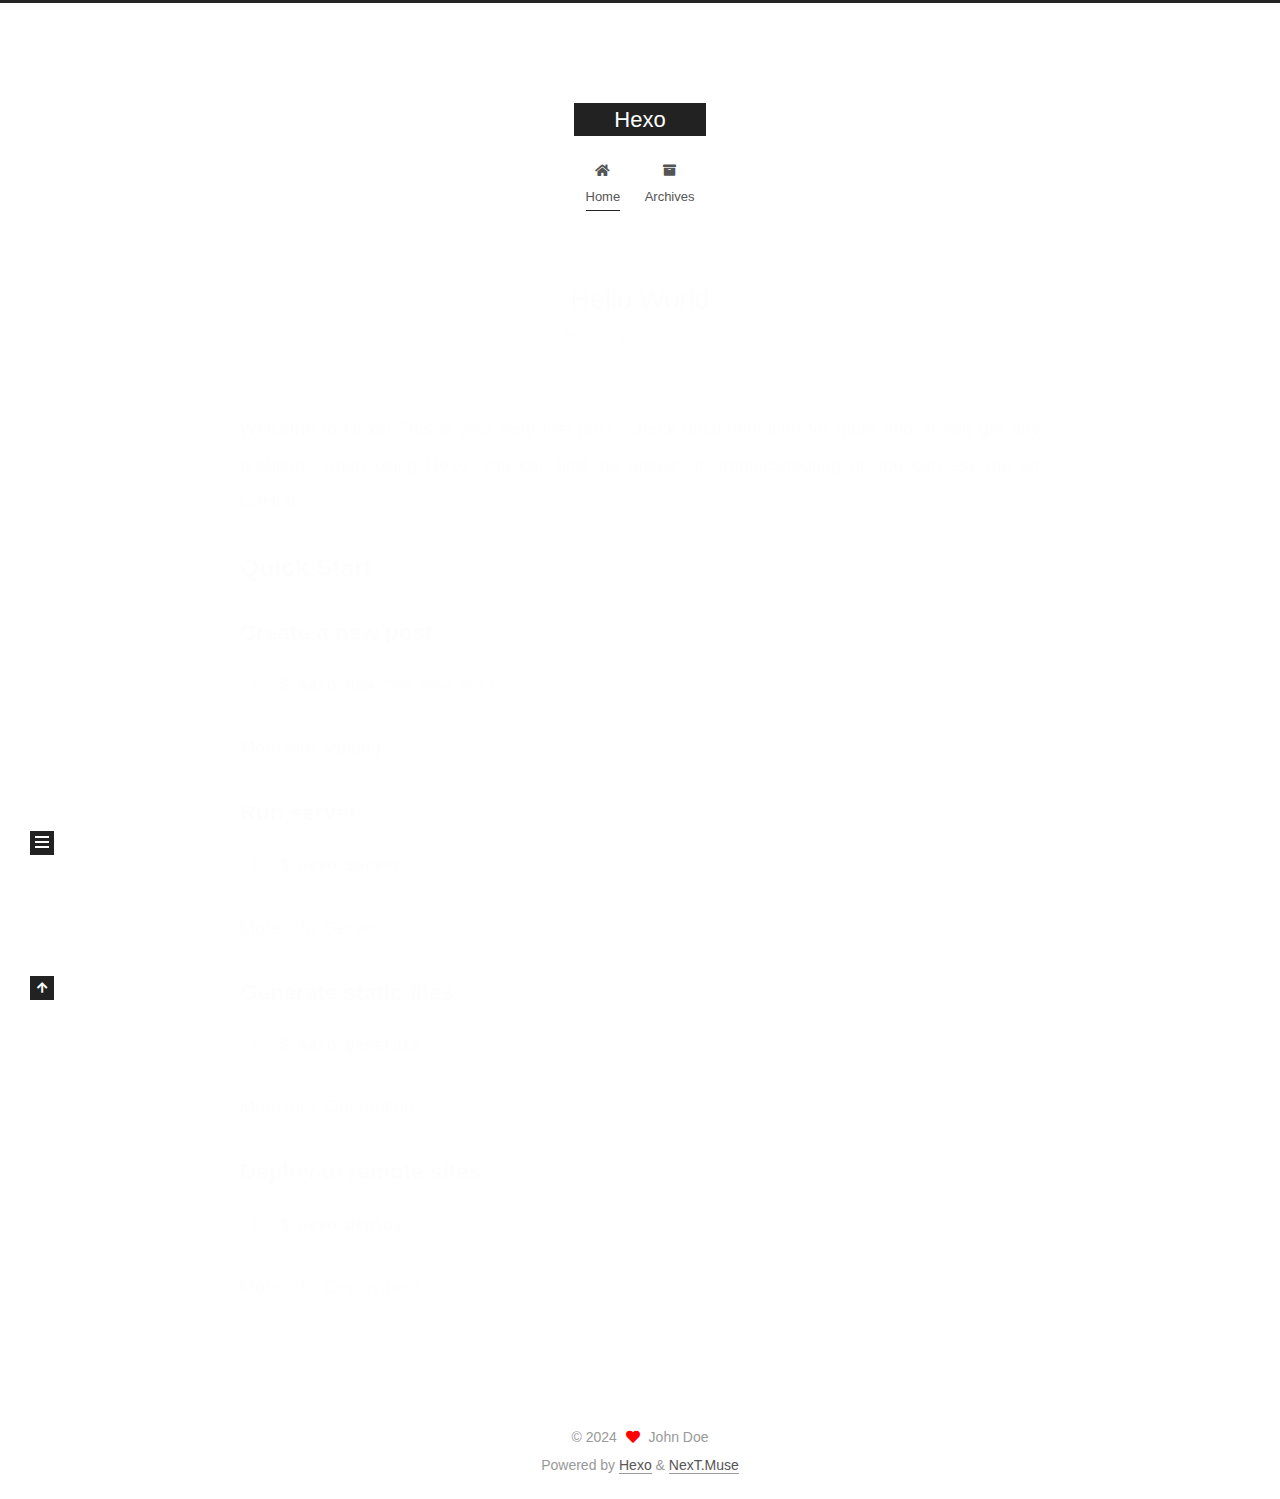
==== index.html @ f409dfa0 "Site updated: 2024-12-13 11:31:16" ====
<!DOCTYPE html>
<html lang="en">
<head>
  <meta charset="UTF-8">
<meta name="viewport" content="width=device-width, initial-scale=1, maximum-scale=2">
<meta name="theme-color" content="#222">
<meta name="generator" content="Hexo 7.3.0">
  <link rel="apple-touch-icon" sizes="180x180" href="/images/apple-touch-icon-next.png">
  <link rel="icon" type="image/png" sizes="32x32" href="/images/favicon-32x32-next.png">
  <link rel="icon" type="image/png" sizes="16x16" href="/images/favicon-16x16-next.png">
  <link rel="mask-icon" href="/images/logo.svg" color="#222">

<link rel="stylesheet" href="/css/main.css">


<link rel="stylesheet" href="/lib/font-awesome/css/all.min.css">

<script id="hexo-configurations">
    var NexT = window.NexT || {};
    var CONFIG = {"hostname":"example.com","root":"/","scheme":"Muse","version":"7.8.0","exturl":false,"sidebar":{"position":"left","display":"post","padding":18,"offset":12,"onmobile":false},"copycode":{"enable":false,"show_result":false,"style":null},"back2top":{"enable":true,"sidebar":false,"scrollpercent":false},"bookmark":{"enable":false,"color":"#222","save":"auto"},"fancybox":false,"mediumzoom":false,"lazyload":false,"pangu":false,"comments":{"style":"tabs","active":null,"storage":true,"lazyload":false,"nav":null},"algolia":{"hits":{"per_page":10},"labels":{"input_placeholder":"Search for Posts","hits_empty":"We didn't find any results for the search: ${query}","hits_stats":"${hits} results found in ${time} ms"}},"localsearch":{"enable":false,"trigger":"auto","top_n_per_article":1,"unescape":false,"preload":false},"motion":{"enable":true,"async":false,"transition":{"post_block":"fadeIn","post_header":"slideDownIn","post_body":"slideDownIn","coll_header":"slideLeftIn","sidebar":"slideUpIn"}}};
  </script>

  <meta property="og:type" content="website">
<meta property="og:title" content="Hexo">
<meta property="og:url" content="http://example.com/index.html">
<meta property="og:site_name" content="Hexo">
<meta property="og:locale" content="en_US">
<meta property="article:author" content="John Doe">
<meta name="twitter:card" content="summary">

<link rel="canonical" href="http://example.com/">


<script id="page-configurations">
  // https://hexo.io/docs/variables.html
  CONFIG.page = {
    sidebar: "",
    isHome : true,
    isPost : false,
    lang   : 'en'
  };
</script>

  <title>Hexo</title>
  






  <noscript>
  <style>
  .use-motion .brand,
  .use-motion .menu-item,
  .sidebar-inner,
  .use-motion .post-block,
  .use-motion .pagination,
  .use-motion .comments,
  .use-motion .post-header,
  .use-motion .post-body,
  .use-motion .collection-header { opacity: initial; }

  .use-motion .site-title,
  .use-motion .site-subtitle {
    opacity: initial;
    top: initial;
  }

  .use-motion .logo-line-before i { left: initial; }
  .use-motion .logo-line-after i { right: initial; }
  </style>
</noscript>

</head>

<body itemscope itemtype="http://schema.org/WebPage">
  <div class="container use-motion">
    <div class="headband"></div>

    <header class="header" itemscope itemtype="http://schema.org/WPHeader">
      <div class="header-inner"><div class="site-brand-container">
  <div class="site-nav-toggle">
    <div class="toggle" aria-label="Toggle navigation bar">
      <span class="toggle-line toggle-line-first"></span>
      <span class="toggle-line toggle-line-middle"></span>
      <span class="toggle-line toggle-line-last"></span>
    </div>
  </div>

  <div class="site-meta">

    <a href="/" class="brand" rel="start">
      <span class="logo-line-before"><i></i></span>
      <h1 class="site-title">Hexo</h1>
      <span class="logo-line-after"><i></i></span>
    </a>
  </div>

  <div class="site-nav-right">
    <div class="toggle popup-trigger">
    </div>
  </div>
</div>




<nav class="site-nav">
  <ul id="menu" class="main-menu menu">
        <li class="menu-item menu-item-home">

    <a href="/" rel="section"><i class="fa fa-home fa-fw"></i>Home</a>

  </li>
        <li class="menu-item menu-item-archives">

    <a href="/archives/" rel="section"><i class="fa fa-archive fa-fw"></i>Archives</a>

  </li>
  </ul>
</nav>




</div>
    </header>

    
  <div class="back-to-top">
    <i class="fa fa-arrow-up"></i>
    <span>0%</span>
  </div>


    <main class="main">
      <div class="main-inner">
        <div class="content-wrap">
          

          <div class="content index posts-expand">
            
      
  
  
  <article itemscope itemtype="http://schema.org/Article" class="post-block" lang="en">
    <link itemprop="mainEntityOfPage" href="http://example.com/2024/12/13/hello-world/">

    <span hidden itemprop="author" itemscope itemtype="http://schema.org/Person">
      <meta itemprop="image" content="/images/avatar.gif">
      <meta itemprop="name" content="John Doe">
      <meta itemprop="description" content="">
    </span>

    <span hidden itemprop="publisher" itemscope itemtype="http://schema.org/Organization">
      <meta itemprop="name" content="Hexo">
    </span>
      <header class="post-header">
        <h2 class="post-title" itemprop="name headline">
          
            <a href="/2024/12/13/hello-world/" class="post-title-link" itemprop="url">Hello World</a>
        </h2>

        <div class="post-meta">
            <span class="post-meta-item">
              <span class="post-meta-item-icon">
                <i class="far fa-calendar"></i>
              </span>
              <span class="post-meta-item-text">Posted on</span>

              <time title="Created: 2024-12-13 11:02:20" itemprop="dateCreated datePublished" datetime="2024-12-13T11:02:20+08:00">2024-12-13</time>
            </span>

          

        </div>
      </header>

    
    
    
    <div class="post-body" itemprop="articleBody">

      
          <p>Welcome to <a target="_blank" rel="noopener" href="https://hexo.io/">Hexo</a>! This is your very first post. Check <a target="_blank" rel="noopener" href="https://hexo.io/docs/">documentation</a> for more info. If you get any problems when using Hexo, you can find the answer in <a target="_blank" rel="noopener" href="https://hexo.io/docs/troubleshooting.html">troubleshooting</a> or you can ask me on <a target="_blank" rel="noopener" href="https://github.com/hexojs/hexo/issues">GitHub</a>.</p>
<h2 id="Quick-Start"><a href="#Quick-Start" class="headerlink" title="Quick Start"></a>Quick Start</h2><h3 id="Create-a-new-post"><a href="#Create-a-new-post" class="headerlink" title="Create a new post"></a>Create a new post</h3><figure class="highlight bash"><table><tr><td class="gutter"><pre><span class="line">1</span><br></pre></td><td class="code"><pre><span class="line">$ hexo new <span class="string">&quot;My New Post&quot;</span></span><br></pre></td></tr></table></figure>

<p>More info: <a target="_blank" rel="noopener" href="https://hexo.io/docs/writing.html">Writing</a></p>
<h3 id="Run-server"><a href="#Run-server" class="headerlink" title="Run server"></a>Run server</h3><figure class="highlight bash"><table><tr><td class="gutter"><pre><span class="line">1</span><br></pre></td><td class="code"><pre><span class="line">$ hexo server</span><br></pre></td></tr></table></figure>

<p>More info: <a target="_blank" rel="noopener" href="https://hexo.io/docs/server.html">Server</a></p>
<h3 id="Generate-static-files"><a href="#Generate-static-files" class="headerlink" title="Generate static files"></a>Generate static files</h3><figure class="highlight bash"><table><tr><td class="gutter"><pre><span class="line">1</span><br></pre></td><td class="code"><pre><span class="line">$ hexo generate</span><br></pre></td></tr></table></figure>

<p>More info: <a target="_blank" rel="noopener" href="https://hexo.io/docs/generating.html">Generating</a></p>
<h3 id="Deploy-to-remote-sites"><a href="#Deploy-to-remote-sites" class="headerlink" title="Deploy to remote sites"></a>Deploy to remote sites</h3><figure class="highlight bash"><table><tr><td class="gutter"><pre><span class="line">1</span><br></pre></td><td class="code"><pre><span class="line">$ hexo deploy</span><br></pre></td></tr></table></figure>

<p>More info: <a target="_blank" rel="noopener" href="https://hexo.io/docs/one-command-deployment.html">Deployment</a></p>

      
    </div>

    
    
    
      <footer class="post-footer">
        <div class="post-eof"></div>
      </footer>
  </article>
  
  
  


  



          </div>
          

<script>
  window.addEventListener('tabs:register', () => {
    let { activeClass } = CONFIG.comments;
    if (CONFIG.comments.storage) {
      activeClass = localStorage.getItem('comments_active') || activeClass;
    }
    if (activeClass) {
      let activeTab = document.querySelector(`a[href="#comment-${activeClass}"]`);
      if (activeTab) {
        activeTab.click();
      }
    }
  });
  if (CONFIG.comments.storage) {
    window.addEventListener('tabs:click', event => {
      if (!event.target.matches('.tabs-comment .tab-content .tab-pane')) return;
      let commentClass = event.target.classList[1];
      localStorage.setItem('comments_active', commentClass);
    });
  }
</script>

        </div>
          
  
  <div class="toggle sidebar-toggle">
    <span class="toggle-line toggle-line-first"></span>
    <span class="toggle-line toggle-line-middle"></span>
    <span class="toggle-line toggle-line-last"></span>
  </div>

  <aside class="sidebar">
    <div class="sidebar-inner">

      <ul class="sidebar-nav motion-element">
        <li class="sidebar-nav-toc">
          Table of Contents
        </li>
        <li class="sidebar-nav-overview">
          Overview
        </li>
      </ul>

      <!--noindex-->
      <div class="post-toc-wrap sidebar-panel">
      </div>
      <!--/noindex-->

      <div class="site-overview-wrap sidebar-panel">
        <div class="site-author motion-element" itemprop="author" itemscope itemtype="http://schema.org/Person">
  <p class="site-author-name" itemprop="name">John Doe</p>
  <div class="site-description" itemprop="description"></div>
</div>
<div class="site-state-wrap motion-element">
  <nav class="site-state">
      <div class="site-state-item site-state-posts">
          <a href="/archives/">
        
          <span class="site-state-item-count">1</span>
          <span class="site-state-item-name">posts</span>
        </a>
      </div>
  </nav>
</div>



      </div>

    </div>
  </aside>
  <div id="sidebar-dimmer"></div>


      </div>
    </main>

    <footer class="footer">
      <div class="footer-inner">
        

        

<div class="copyright">
  
  &copy; 
  <span itemprop="copyrightYear">2024</span>
  <span class="with-love">
    <i class="fa fa-heart"></i>
  </span>
  <span class="author" itemprop="copyrightHolder">John Doe</span>
</div>
  <div class="powered-by">Powered by <a href="https://hexo.io/" class="theme-link" rel="noopener" target="_blank">Hexo</a> & <a href="https://muse.theme-next.org/" class="theme-link" rel="noopener" target="_blank">NexT.Muse</a>
  </div>

        








      </div>
    </footer>
  </div>

  
  <script src="/lib/anime.min.js"></script>
  <script src="/lib/velocity/velocity.min.js"></script>
  <script src="/lib/velocity/velocity.ui.min.js"></script>

<script src="/js/utils.js"></script>

<script src="/js/motion.js"></script>


<script src="/js/schemes/muse.js"></script>


<script src="/js/next-boot.js"></script>




  















  

  

</body>
</html>
---- css/main.css ----
:root {
  --body-bg-color: #fff;
  --content-bg-color: #fff;
  --card-bg-color: #f5f5f5;
  --text-color: #555;
  --blockquote-color: #666;
  --link-color: #555;
  --link-hover-color: #222;
  --brand-color: #fff;
  --brand-hover-color: #fff;
  --table-row-odd-bg-color: #f9f9f9;
  --table-row-hover-bg-color: #f5f5f5;
  --menu-item-bg-color: #f5f5f5;
  --btn-default-bg: #222;
  --btn-default-color: #fff;
  --btn-default-border-color: #222;
  --btn-default-hover-bg: #fff;
  --btn-default-hover-color: #222;
  --btn-default-hover-border-color: #222;
}
html {
  line-height: 1.15; /* 1 */
  -webkit-text-size-adjust: 100%; /* 2 */
}
body {
  margin: 0;
}
main {
  display: block;
}
h1 {
  font-size: 2em;
  margin: 0.67em 0;
}
hr {
  box-sizing: content-box; /* 1 */
  height: 0; /* 1 */
  overflow: visible; /* 2 */
}
pre {
  font-family: monospace, monospace; /* 1 */
  font-size: 1em; /* 2 */
}
a {
  background: transparent;
}
abbr[title] {
  border-bottom: none; /* 1 */
  text-decoration: underline; /* 2 */
  text-decoration: underline dotted; /* 2 */
}
b,
strong {
  font-weight: bolder;
}
code,
kbd,
samp {
  font-family: monospace, monospace; /* 1 */
  font-size: 1em; /* 2 */
}
small {
  font-size: 80%;
}
sub,
sup {
  font-size: 75%;
  line-height: 0;
  position: relative;
  vertical-align: baseline;
}
sub {
  bottom: -0.25em;
}
sup {
  top: -0.5em;
}
img {
  border-style: none;
}
button,
input,
optgroup,
select,
textarea {
  font-family: inherit; /* 1 */
  font-size: 100%; /* 1 */
  line-height: 1.15; /* 1 */
  margin: 0; /* 2 */
}
button,
input {
/* 1 */
  overflow: visible;
}
button,
select {
/* 1 */
  text-transform: none;
}
button,
[type='button'],
[type='reset'],
[type='submit'] {
  -webkit-appearance: button;
}
button::-moz-focus-inner,
[type='button']::-moz-focus-inner,
[type='reset']::-moz-focus-inner,
[type='submit']::-moz-focus-inner {
  border-style: none;
  padding: 0;
}
button:-moz-focusring,
[type='button']:-moz-focusring,
[type='reset']:-moz-focusring,
[type='submit']:-moz-focusring {
  outline: 1px dotted ButtonText;
}
fieldset {
  padding: 0.35em 0.75em 0.625em;
}
legend {
  box-sizing: border-box; /* 1 */
  color: inherit; /* 2 */
  display: table; /* 1 */
  max-width: 100%; /* 1 */
  padding: 0; /* 3 */
  white-space: normal; /* 1 */
}
progress {
  vertical-align: baseline;
}
textarea {
  overflow: auto;
}
[type='checkbox'],
[type='radio'] {
  box-sizing: border-box; /* 1 */
  padding: 0; /* 2 */
}
[type='number']::-webkit-inner-spin-button,
[type='number']::-webkit-outer-spin-button {
  height: auto;
}
[type='search'] {
  outline-offset: -2px; /* 2 */
  -webkit-appearance: textfield; /* 1 */
}
[type='search']::-webkit-search-decoration {
  -webkit-appearance: none;
}
::-webkit-file-upload-button {
  font: inherit; /* 2 */
  -webkit-appearance: button; /* 1 */
}
details {
  display: block;
}
summary {
  display: list-item;
}
template {
  display: none;
}
[hidden] {
  display: none;
}
::selection {
  background: #262a30;
  color: #eee;
}
html,
body {
  height: 100%;
}
body {
  background: var(--body-bg-color);
  color: var(--text-color);
  font-family: 'Lato', "PingFang SC", "Microsoft YaHei", sans-serif;
  font-size: 1em;
  line-height: 2;
}
@media (max-width: 991px) {
  body {
    padding-left: 0 !important;
    padding-right: 0 !important;
  }
}
h1,
h2,
h3,
h4,
h5,
h6 {
  font-family: 'Lato', "PingFang SC", "Microsoft YaHei", sans-serif;
  font-weight: bold;
  line-height: 1.5;
  margin: 20px 0 15px;
}
h1 {
  font-size: 1.5em;
}
h2 {
  font-size: 1.375em;
}
h3 {
  font-size: 1.25em;
}
h4 {
  font-size: 1.125em;
}
h5 {
  font-size: 1em;
}
h6 {
  font-size: 0.875em;
}
p {
  margin: 0 0 20px 0;
}
a,
span.exturl {
  border-bottom: 1px solid #999;
  color: var(--link-color);
  outline: 0;
  text-decoration: none;
  overflow-wrap: break-word;
  word-wrap: break-word;
  cursor: pointer;
}
a:hover,
span.exturl:hover {
  border-bottom-color: var(--link-hover-color);
  color: var(--link-hover-color);
}
iframe,
img,
video {
  display: block;
  margin-left: auto;
  margin-right: auto;
  max-width: 100%;
}
hr {
  background-image: repeating-linear-gradient(-45deg, #ddd, #ddd 4px, transparent 4px, transparent 8px);
  border: 0;
  height: 3px;
  margin: 40px 0;
}
blockquote {
  border-left: 4px solid #ddd;
  color: var(--blockquote-color);
  margin: 0;
  padding: 0 15px;
}
blockquote cite::before {
  content: '-';
  padding: 0 5px;
}
dt {
  font-weight: bold;
}
dd {
  margin: 0;
  padding: 0;
}
kbd {
  background-color: #f5f5f5;
  background-image: linear-gradient(#eee, #fff, #eee);
  border: 1px solid #ccc;
  border-radius: 0.2em;
  box-shadow: 0.1em 0.1em 0.2em rgba(0,0,0,0.1);
  color: #555;
  font-family: inherit;
  padding: 0.1em 0.3em;
  white-space: nowrap;
}
.table-container {
  overflow: auto;
}
table {
  border-collapse: collapse;
  border-spacing: 0;
  font-size: 0.875em;
  margin: 0 0 20px 0;
  width: 100%;
}
tbody tr:nth-of-type(odd) {
  background: var(--table-row-odd-bg-color);
}
tbody tr:hover {
  background: var(--table-row-hover-bg-color);
}
caption,
th,
td {
  font-weight: normal;
  padding: 8px;
  vertical-align: middle;
}
th,
td {
  border: 1px solid #ddd;
  border-bottom: 3px solid #ddd;
}
th {
  font-weight: 700;
  padding-bottom: 10px;
}
td {
  border-bottom-width: 1px;
}
.btn {
  background: var(--btn-default-bg);
  border: 2px solid var(--btn-default-border-color);
  border-radius: 0;
  color: var(--btn-default-color);
  display: inline-block;
  font-size: 0.875em;
  line-height: 2;
  padding: 0 20px;
  text-decoration: none;
  transition-property: background-color;
  transition-delay: 0s;
  transition-duration: 0.2s;
  transition-timing-function: ease-in-out;
}
.btn:hover {
  background: var(--btn-default-hover-bg);
  border-color: var(--btn-default-hover-border-color);
  color: var(--btn-default-hover-color);
}
.btn + .btn {
  margin: 0 0 8px 8px;
}
.btn .fa-fw {
  text-align: left;
  width: 1.285714285714286em;
}
.toggle {
  line-height: 0;
}
.toggle .toggle-line {
  background: #fff;
  display: inline-block;
  height: 2px;
  left: 0;
  position: relative;
  top: 0;
  transition: all 0.4s;
  vertical-align: top;
  width: 100%;
}
.toggle .toggle-line:not(:first-child) {
  margin-top: 3px;
}
.toggle.toggle-arrow .toggle-line-first {
  left: 50%;
  top: 2px;
  transform: rotate(45deg);
  width: 50%;
}
.toggle.toggle-arrow .toggle-line-middle {
  left: 2px;
  width: 90%;
}
.toggle.toggle-arrow .toggle-line-last {
  left: 50%;
  top: -2px;
  transform: rotate(-45deg);
  width: 50%;
}
.toggle.toggle-close .toggle-line-first {
  transform: rotate(-45deg);
  top: 5px;
}
.toggle.toggle-close .toggle-line-middle {
  opacity: 0;
}
.toggle.toggle-close .toggle-line-last {
  transform: rotate(45deg);
  top: -5px;
}
.highlight,
pre {
  background: #f7f7f7;
  color: #4d4d4c;
  line-height: 1.6;
  margin: 0 auto 20px;
}
pre,
code {
  font-family: consolas, Menlo, monospace, "PingFang SC", "Microsoft YaHei";
}
code {
  background: #eee;
  border-radius: 3px;
  color: #555;
  padding: 2px 4px;
  overflow-wrap: break-word;
  word-wrap: break-word;
}
.highlight *::selection {
  background: #d6d6d6;
}
.highlight pre {
  border: 0;
  margin: 0;
  padding: 10px 0;
}
.highlight table {
  border: 0;
  margin: 0;
  width: auto;
}
.highlight td {
  border: 0;
  padding: 0;
}
.highlight figcaption {
  background: #eff2f3;
  color: #4d4d4c;
  display: flex;
  font-size: 0.875em;
  justify-content: space-between;
  line-height: 1.2;
  padding: 0.5em;
}
.highlight figcaption a {
  color: #4d4d4c;
}
.highlight figcaption a:hover {
  border-bottom-color: #4d4d4c;
}
.highlight .gutter {
  -moz-user-select: none;
  -ms-user-select: none;
  -webkit-user-select: none;
  user-select: none;
}
.highlight .gutter pre {
  background: #eff2f3;
  color: #869194;
  padding-left: 10px;
  padding-right: 10px;
  text-align: right;
}
.highlight .code pre {
  background: #f7f7f7;
  padding-left: 10px;
  width: 100%;
}
.gist table {
  width: auto;
}
.gist table td {
  border: 0;
}
pre {
  overflow: auto;
  padding: 10px;
}
pre code {
  background: none;
  color: #4d4d4c;
  font-size: 0.875em;
  padding: 0;
  text-shadow: none;
}
pre .deletion {
  background: #fdd;
}
pre .addition {
  background: #dfd;
}
pre .meta {
  color: #eab700;
  -moz-user-select: none;
  -ms-user-select: none;
  -webkit-user-select: none;
  user-select: none;
}
pre .comment {
  color: #8e908c;
}
pre .variable,
pre .attribute,
pre .tag,
pre .name,
pre .regexp,
pre .ruby .constant,
pre .xml .tag .title,
pre .xml .pi,
pre .xml .doctype,
pre .html .doctype,
pre .css .id,
pre .css .class,
pre .css .pseudo {
  color: #c82829;
}
pre .number,
pre .preprocessor,
pre .built_in,
pre .builtin-name,
pre .literal,
pre .params,
pre .constant,
pre .command {
  color: #f5871f;
}
pre .ruby .class .title,
pre .css .rules .attribute,
pre .string,
pre .symbol,
pre .value,
pre .inheritance,
pre .header,
pre .ruby .symbol,
pre .xml .cdata,
pre .special,
pre .formula {
  color: #718c00;
}
pre .title,
pre .css .hexcolor {
  color: #3e999f;
}
pre .function,
pre .python .decorator,
pre .python .title,
pre .ruby .function .title,
pre .ruby .title .keyword,
pre .perl .sub,
pre .javascript .title,
pre .coffeescript .title {
  color: #4271ae;
}
pre .keyword,
pre .javascript .function {
  color: #8959a8;
}
.blockquote-center {
  border-left: none;
  margin: 40px 0;
  padding: 0;
  position: relative;
  text-align: center;
}
.blockquote-center .fa {
  display: block;
  opacity: 0.6;
  position: absolute;
  width: 100%;
}
.blockquote-center .fa-quote-left {
  border-top: 1px solid #ccc;
  text-align: left;
  top: -20px;
}
.blockquote-center .fa-quote-right {
  border-bottom: 1px solid #ccc;
  text-align: right;
  bottom: -20px;
}
.blockquote-center p,
.blockquote-center div {
  text-align: center;
}
.post-body .group-picture img {
  margin: 0 auto;
  padding: 0 3px;
}
.group-picture-row {
  margin-bottom: 6px;
  overflow: hidden;
}
.group-picture-column {
  float: left;
  margin-bottom: 10px;
}
.post-body .label {
  color: #555;
  display: inline;
  padding: 0 2px;
}
.post-body .label.default {
  background: #f0f0f0;
}
.post-body .label.primary {
  background: #efe6f7;
}
.post-body .label.info {
  background: #e5f2f8;
}
.post-body .label.success {
  background: #e7f4e9;
}
.post-body .label.warning {
  background: #fcf6e1;
}
.post-body .label.danger {
  background: #fae8eb;
}
.post-body .tabs {
  margin-bottom: 20px;
}
.post-body .tabs,
.tabs-comment {
  display: block;
  padding-top: 10px;
  position: relative;
}
.post-body .tabs ul.nav-tabs,
.tabs-comment ul.nav-tabs {
  display: flex;
  flex-wrap: wrap;
  margin: 0;
  margin-bottom: -1px;
  padding: 0;
}
@media (max-width: 413px) {
  .post-body .tabs ul.nav-tabs,
  .tabs-comment ul.nav-tabs {
    display: block;
    margin-bottom: 5px;
  }
}
.post-body .tabs ul.nav-tabs li.tab,
.tabs-comment ul.nav-tabs li.tab {
  border-bottom: 1px solid #ddd;
  border-left: 1px solid transparent;
  border-right: 1px solid transparent;
  border-top: 3px solid transparent;
  flex-grow: 1;
  list-style-type: none;
  border-radius: 0 0 0 0;
}
@media (max-width: 413px) {
  .post-body .tabs ul.nav-tabs li.tab,
  .tabs-comment ul.nav-tabs li.tab {
    border-bottom: 1px solid transparent;
    border-left: 3px solid transparent;
    border-right: 1px solid transparent;
    border-top: 1px solid transparent;
  }
}
@media (max-width: 413px) {
  .post-body .tabs ul.nav-tabs li.tab,
  .tabs-comment ul.nav-tabs li.tab {
    border-radius: 0;
  }
}
.post-body .tabs ul.nav-tabs li.tab a,
.tabs-comment ul.nav-tabs li.tab a {
  border-bottom: initial;
  display: block;
  line-height: 1.8;
  outline: 0;
  padding: 0.25em 0.75em;
  text-align: center;
  transition-delay: 0s;
  transition-duration: 0.2s;
  transition-timing-function: ease-out;
}
.post-body .tabs ul.nav-tabs li.tab a i,
.tabs-comment ul.nav-tabs li.tab a i {
  width: 1.285714285714286em;
}
.post-body .tabs ul.nav-tabs li.tab.active,
.tabs-comment ul.nav-tabs li.tab.active {
  border-bottom: 1px solid transparent;
  border-left: 1px solid #ddd;
  border-right: 1px solid #ddd;
  border-top: 3px solid #fc6423;
}
@media (max-width: 413px) {
  .post-body .tabs ul.nav-tabs li.tab.active,
  .tabs-comment ul.nav-tabs li.tab.active {
    border-bottom: 1px solid #ddd;
    border-left: 3px solid #fc6423;
    border-right: 1px solid #ddd;
    border-top: 1px solid #ddd;
  }
}
.post-body .tabs ul.nav-tabs li.tab.active a,
.tabs-comment ul.nav-tabs li.tab.active a {
  color: var(--link-color);
  cursor: default;
}
.post-body .tabs .tab-content .tab-pane,
.tabs-comment .tab-content .tab-pane {
  border: 1px solid #ddd;
  border-top: 0;
  padding: 20px 20px 0 20px;
  border-radius: 0;
}
.post-body .tabs .tab-content .tab-pane:not(.active),
.tabs-comment .tab-content .tab-pane:not(.active) {
  display: none;
}
.post-body .tabs .tab-content .tab-pane.active,
.tabs-comment .tab-content .tab-pane.active {
  display: block;
}
.post-body .tabs .tab-content .tab-pane.active:nth-of-type(1),
.tabs-comment .tab-content .tab-pane.active:nth-of-type(1) {
  border-radius: 0 0 0 0;
}
@media (max-width: 413px) {
  .post-body .tabs .tab-content .tab-pane.active:nth-of-type(1),
  .tabs-comment .tab-content .tab-pane.active:nth-of-type(1) {
    border-radius: 0;
  }
}
.post-body .note {
  border-radius: 3px;
  margin-bottom: 20px;
  padding: 1em;
  position: relative;
  border: 1px solid #eee;
  border-left-width: 5px;
}
.post-body .note h2,
.post-body .note h3,
.post-body .note h4,
.post-body .note h5,
.post-body .note h6 {
  margin-top: 0;
  border-bottom: initial;
  margin-bottom: 0;
  padding-top: 0;
}
.post-body .note p:first-child,
.post-body .note ul:first-child,
.post-body .note ol:first-child,
.post-body .note table:first-child,
.post-body .note pre:first-child,
.post-body .note blockquote:first-child,
.post-body .note img:first-child {
  margin-top: 0;
}
.post-body .note p:last-child,
.post-body .note ul:last-child,
.post-body .note ol:last-child,
.post-body .note table:last-child,
.post-body .note pre:last-child,
.post-body .note blockquote:last-child,
.post-body .note img:last-child {
  margin-bottom: 0;
}
.post-body .note.default {
  border-left-color: #777;
}
.post-body .note.default h2,
.post-body .note.default h3,
.post-body .note.default h4,
.post-body .note.default h5,
.post-body .note.default h6 {
  color: #777;
}
.post-body .note.primary {
  border-left-color: #6f42c1;
}
.post-body .note.primary h2,
.post-body .note.primary h3,
.post-body .note.primary h4,
.post-body .note.primary h5,
.post-body .note.primary h6 {
  color: #6f42c1;
}
.post-body .note.info {
  border-left-color: #428bca;
}
.post-body .note.info h2,
.post-body .note.info h3,
.post-body .note.info h4,
.post-body .note.info h5,
.post-body .note.info h6 {
  color: #428bca;
}
.post-body .note.success {
  border-left-color: #5cb85c;
}
.post-body .note.success h2,
.post-body .note.success h3,
.post-body .note.success h4,
.post-body .note.success h5,
.post-body .note.success h6 {
  color: #5cb85c;
}
.post-body .note.warning {
  border-left-color: #f0ad4e;
}
.post-body .note.warning h2,
.post-body .note.warning h3,
.post-body .note.warning h4,
.post-body .note.warning h5,
.post-body .note.warning h6 {
  color: #f0ad4e;
}
.post-body .note.danger {
  border-left-color: #d9534f;
}
.post-body .note.danger h2,
.post-body .note.danger h3,
.post-body .note.danger h4,
.post-body .note.danger h5,
.post-body .note.danger h6 {
  color: #d9534f;
}
.pagination .prev,
.pagination .next,
.pagination .page-number,
.pagination .space {
  display: inline-block;
  margin: 0 10px;
  padding: 0 11px;
  position: relative;
  top: -1px;
}
@media (max-width: 767px) {
  .pagination .prev,
  .pagination .next,
  .pagination .page-number,
  .pagination .space {
    margin: 0 5px;
  }
}
.pagination {
  border-top: 1px solid #eee;
  margin: 120px 0 0;
  text-align: center;
}
.pagination .prev,
.pagination .next,
.pagination .page-number {
  border-bottom: 0;
  border-top: 1px solid #eee;
  transition-property: border-color;
  transition-delay: 0s;
  transition-duration: 0.2s;
  transition-timing-function: ease-in-out;
}
.pagination .prev:hover,
.pagination .next:hover,
.pagination .page-number:hover {
  border-top-color: #222;
}
.pagination .space {
  margin: 0;
  padding: 0;
}
.pagination .prev {
  margin-left: 0;
}
.pagination .next {
  margin-right: 0;
}
.pagination .page-number.current {
  background: #ccc;
  border-top-color: #ccc;
  color: #fff;
}
@media (max-width: 767px) {
  .pagination {
    border-top: none;
  }
  .pagination .prev,
  .pagination .next,
  .pagination .page-number {
    border-bottom: 1px solid #eee;
    border-top: 0;
    margin-bottom: 10px;
    padding: 0 10px;
  }
  .pagination .prev:hover,
  .pagination .next:hover,
  .pagination .page-number:hover {
    border-bottom-color: #222;
  }
}
.comments {
  margin-top: 60px;
  overflow: hidden;
}
.comment-button-group {
  display: flex;
  flex-wrap: wrap-reverse;
  justify-content: center;
  margin: 1em 0;
}
.comment-button-group .comment-button {
  margin: 0.1em 0.2em;
}
.comment-button-group .comment-button.active {
  background: var(--btn-default-hover-bg);
  border-color: var(--btn-default-hover-border-color);
  color: var(--btn-default-hover-color);
}
.comment-position {
  display: none;
}
.comment-position.active {
  display: block;
}
.tabs-comment {
  background: var(--content-bg-color);
  margin-top: 4em;
  padding-top: 0;
}
.tabs-comment .comments {
  border: 0;
  box-shadow: none;
  margin-top: 0;
  padding-top: 0;
}
.container {
  min-height: 100%;
  position: relative;
}
.main-inner {
  margin: 0 auto;
  width: 700px;
}
@media (min-width: 1200px) {
  .main-inner {
    width: 800px;
  }
}
@media (min-width: 1600px) {
  .main-inner {
    width: 900px;
  }
}
@media (max-width: 767px) {
  .content-wrap {
    padding: 0 20px;
  }
}
.header {
  background: transparent;
}
.header-inner {
  margin: 0 auto;
  width: 700px;
}
@media (min-width: 1200px) {
  .header-inner {
    width: 800px;
  }
}
@media (min-width: 1600px) {
  .header-inner {
    width: 900px;
  }
}
.site-brand-container {
  display: flex;
  flex-shrink: 0;
  padding: 0 10px;
}
.headband {
  background: #222;
  height: 3px;
}
.site-meta {
  flex-grow: 1;
  text-align: center;
}
@media (max-width: 767px) {
  .site-meta {
    text-align: center;
  }
}
.brand {
  border-bottom: none;
  color: var(--brand-color);
  display: inline-block;
  line-height: 1.375em;
  padding: 0 40px;
  position: relative;
}
.brand:hover {
  color: var(--brand-hover-color);
}
.site-title {
  font-family: 'Lato', "PingFang SC", "Microsoft YaHei", sans-serif;
  font-size: 1.375em;
  font-weight: normal;
  margin: 0;
}
.site-subtitle {
  color: #999;
  font-size: 0.8125em;
  margin: 10px 0;
}
.use-motion .brand {
  opacity: 0;
}
.use-motion .site-title,
.use-motion .site-subtitle,
.use-motion .custom-logo-image {
  opacity: 0;
  position: relative;
  top: -10px;
}
.site-nav-toggle,
.site-nav-right {
  display: none;
}
@media (max-width: 767px) {
  .site-nav-toggle,
  .site-nav-right {
    display: flex;
    flex-direction: column;
    justify-content: center;
  }
}
.site-nav-toggle .toggle,
.site-nav-right .toggle {
  color: var(--text-color);
  padding: 10px;
  width: 22px;
}
.site-nav-toggle .toggle .toggle-line,
.site-nav-right .toggle .toggle-line {
  background: var(--text-color);
  border-radius: 1px;
}
.site-nav {
  display: block;
}
@media (max-width: 767px) {
  .site-nav {
    clear: both;
    display: none;
  }
}
.site-nav.site-nav-on {
  display: block;
}
.menu {
  margin-top: 20px;
  padding-left: 0;
  text-align: center;
}
.menu-item {
  display: inline-block;
  list-style: none;
  margin: 0 10px;
}
@media (max-width: 767px) {
  .menu-item {
    display: block;
    margin-top: 10px;
  }
  .menu-item.menu-item-search {
    display: none;
  }
}
.menu-item a,
.menu-item span.exturl {
  border-bottom: 0;
  display: block;
  font-size: 0.8125em;
  transition-property: border-color;
  transition-delay: 0s;
  transition-duration: 0.2s;
  transition-timing-function: ease-in-out;
}
@media (hover: none) {
  .menu-item a:hover,
  .menu-item span.exturl:hover {
    border-bottom-color: transparent !important;
  }
}
.menu-item .fa,
.menu-item .fab,
.menu-item .far,
.menu-item .fas {
  margin-right: 8px;
}
.menu-item .badge {
  display: inline-block;
  font-weight: bold;
  line-height: 1;
  margin-left: 0.35em;
  margin-top: 0.35em;
  text-align: center;
  white-space: nowrap;
}
@media (max-width: 767px) {
  .menu-item .badge {
    float: right;
    margin-left: 0;
  }
}
.menu-item-active a,
.menu .menu-item a:hover,
.menu .menu-item span.exturl:hover {
  background: var(--menu-item-bg-color);
}
.use-motion .menu-item {
  opacity: 0;
}
.sidebar {
  background: #222;
  bottom: 0;
  box-shadow: inset 0 2px 6px #000;
  position: fixed;
  top: 0;
}
@media (max-width: 991px) {
  .sidebar {
    display: none;
  }
}
.sidebar-inner {
  color: #999;
  padding: 18px 10px;
  text-align: center;
}
.cc-license {
  margin-top: 10px;
  text-align: center;
}
.cc-license .cc-opacity {
  border-bottom: none;
  opacity: 0.7;
}
.cc-license .cc-opacity:hover {
  opacity: 0.9;
}
.cc-license img {
  display: inline-block;
}
.site-author-image {
  border: 2px solid #333;
  display: block;
  margin: 0 auto;
  max-width: 96px;
  padding: 2px;
}
.site-author-name {
  color: #f5f5f5;
  font-weight: normal;
  margin: 5px 0 0;
  text-align: center;
}
.site-description {
  color: #999;
  font-size: 1em;
  margin-top: 5px;
  text-align: center;
}
.links-of-author {
  margin-top: 15px;
}
.links-of-author a,
.links-of-author span.exturl {
  border-bottom-color: #555;
  display: inline-block;
  font-size: 0.8125em;
  margin-bottom: 10px;
  margin-right: 10px;
  vertical-align: middle;
}
.links-of-author a::before,
.links-of-author span.exturl::before {
  background: #ec8a6a;
  border-radius: 50%;
  content: ' ';
  display: inline-block;
  height: 4px;
  margin-right: 3px;
  vertical-align: middle;
  width: 4px;
}
.sidebar-button {
  margin-top: 15px;
}
.sidebar-button a {
  border: 1px solid #fc6423;
  border-radius: 4px;
  color: #fc6423;
  display: inline-block;
  padding: 0 15px;
}
.sidebar-button a .fa,
.sidebar-button a .fab,
.sidebar-button a .far,
.sidebar-button a .fas {
  margin-right: 5px;
}
.sidebar-button a:hover {
  background: #fc6423;
  border: 1px solid #fc6423;
  color: #fff;
}
.sidebar-button a:hover .fa,
.sidebar-button a:hover .fab,
.sidebar-button a:hover .far,
.sidebar-button a:hover .fas {
  color: #fff;
}
.links-of-blogroll {
  font-size: 0.8125em;
  margin-top: 10px;
}
.links-of-blogroll-title {
  font-size: 0.875em;
  font-weight: 600;
  margin-top: 0;
}
.links-of-blogroll-list {
  list-style: none;
  margin: 0;
  padding: 0;
}
#sidebar-dimmer {
  display: none;
}
@media (max-width: 767px) {
  #sidebar-dimmer {
    background: #000;
    display: block;
    height: 100%;
    left: 100%;
    opacity: 0;
    position: fixed;
    top: 0;
    width: 100%;
    z-index: 1100;
  }
  .sidebar-active + #sidebar-dimmer {
    opacity: 0.7;
    transform: translateX(-100%);
    transition: opacity 0.5s;
  }
}
.sidebar-nav {
  margin: 0;
  padding-bottom: 20px;
  padding-left: 0;
}
.sidebar-nav li {
  border-bottom: 1px solid transparent;
  color: #666;
  cursor: pointer;
  display: inline-block;
  font-size: 0.875em;
}
.sidebar-nav li.sidebar-nav-overview {
  margin-left: 10px;
}
.sidebar-nav li:hover {
  color: #f5f5f5;
}
.sidebar-nav .sidebar-nav-active {
  border-bottom-color: #87daff;
  color: #87daff;
}
.sidebar-nav .sidebar-nav-active:hover {
  color: #87daff;
}
.sidebar-panel {
  display: none;
  overflow-x: hidden;
  overflow-y: auto;
}
.sidebar-panel-active {
  display: block;
}
.sidebar-toggle {
  background: #222;
  bottom: 45px;
  cursor: pointer;
  height: 14px;
  left: 30px;
  padding: 5px;
  position: fixed;
  width: 14px;
  z-index: 1300;
}
@media (max-width: 991px) {
  .sidebar-toggle {
    left: 20px;
    opacity: 0.8;
    display: none;
  }
}
.sidebar-toggle:hover .toggle-line {
  background: #87daff;
}
.post-toc {
  font-size: 0.875em;
}
.post-toc ol {
  list-style: none;
  margin: 0;
  padding: 0 2px 5px 10px;
  text-align: left;
}
.post-toc ol > ol {
  padding-left: 0;
}
.post-toc ol a {
  transition-property: all;
  transition-delay: 0s;
  transition-duration: 0.2s;
  transition-timing-function: ease-in-out;
}
.post-toc .nav-item {
  line-height: 1.8;
  overflow: hidden;
  text-overflow: ellipsis;
  white-space: nowrap;
}
.post-toc .nav .nav-child {
  display: none;
}
.post-toc .nav .active > .nav-child {
  display: block;
}
.post-toc .nav .active-current > .nav-child {
  display: block;
}
.post-toc .nav .active-current > .nav-child > .nav-item {
  display: block;
}
.post-toc .nav .active > a {
  border-bottom-color: #87daff;
  color: #87daff;
}
.post-toc .nav .active-current > a {
  color: #87daff;
}
.post-toc .nav .active-current > a:hover {
  color: #87daff;
}
.site-state {
  display: flex;
  justify-content: center;
  line-height: 1.4;
  margin-top: 10px;
  overflow: hidden;
  text-align: center;
  white-space: nowrap;
}
.site-state-item {
  padding: 0 15px;
}
.site-state-item:not(:first-child) {
  border-left: 1px solid #333;
}
.site-state-item a {
  border-bottom: none;
}
.site-state-item-count {
  display: block;
  font-size: 1.25em;
  font-weight: 600;
  text-align: center;
}
.site-state-item-name {
  color: inherit;
  font-size: 0.875em;
}
.footer {
  color: #999;
  font-size: 0.875em;
  padding: 20px 0;
}
.footer.footer-fixed {
  bottom: 0;
  left: 0;
  position: absolute;
  right: 0;
}
.footer-inner {
  box-sizing: border-box;
  margin: 0 auto;
  text-align: center;
  width: 700px;
}
@media (min-width: 1200px) {
  .footer-inner {
    width: 800px;
  }
}
@media (min-width: 1600px) {
  .footer-inner {
    width: 900px;
  }
}
.languages {
  display: inline-block;
  font-size: 1.125em;
  position: relative;
}
.languages .lang-select-label span {
  margin: 0 0.5em;
}
.languages .lang-select {
  height: 100%;
  left: 0;
  opacity: 0;
  position: absolute;
  top: 0;
  width: 100%;
}
.with-love {
  color: #ff0000;
  display: inline-block;
  margin: 0 5px;
}
.powered-by,
.theme-info {
  display: inline-block;
}
@-moz-keyframes iconAnimate {
  0%, 100% {
    transform: scale(1);
  }
  10%, 30% {
    transform: scale(0.9);
  }
  20%, 40%, 60%, 80% {
    transform: scale(1.1);
  }
  50%, 70% {
    transform: scale(1.1);
  }
}
@-webkit-keyframes iconAnimate {
  0%, 100% {
    transform: scale(1);
  }
  10%, 30% {
    transform: scale(0.9);
  }
  20%, 40%, 60%, 80% {
    transform: scale(1.1);
  }
  50%, 70% {
    transform: scale(1.1);
  }
}
@-o-keyframes iconAnimate {
  0%, 100% {
    transform: scale(1);
  }
  10%, 30% {
    transform: scale(0.9);
  }
  20%, 40%, 60%, 80% {
    transform: scale(1.1);
  }
  50%, 70% {
    transform: scale(1.1);
  }
}
@keyframes iconAnimate {
  0%, 100% {
    transform: scale(1);
  }
  10%, 30% {
    transform: scale(0.9);
  }
  20%, 40%, 60%, 80% {
    transform: scale(1.1);
  }
  50%, 70% {
    transform: scale(1.1);
  }
}
.back-to-top {
  font-size: 12px;
  text-align: center;
  transition-delay: 0s;
  transition-duration: 0.2s;
  transition-timing-function: ease-in-out;
}
.back-to-top {
  background: #222;
  bottom: -100px;
  box-sizing: border-box;
  color: #fff;
  cursor: pointer;
  left: 30px;
  opacity: 1;
  padding: 0 6px;
  position: fixed;
  transition-property: bottom;
  z-index: 1300;
  width: 24px;
}
.back-to-top span {
  display: none;
}
.back-to-top:hover {
  color: #87daff;
}
.back-to-top.back-to-top-on {
  bottom: 19px;
}
@media (max-width: 991px) {
  .back-to-top {
    left: 20px;
    opacity: 0.8;
  }
}
.post-body {
  font-family: 'Lato', "PingFang SC", "Microsoft YaHei", sans-serif;
  overflow-wrap: break-word;
  word-wrap: break-word;
}
@media (min-width: 1200px) {
  .post-body {
    font-size: 1.125em;
  }
}
.post-body .exturl .fa {
  font-size: 0.875em;
  margin-left: 4px;
}
.post-body .image-caption,
.post-body .figure .caption {
  color: #999;
  font-size: 0.875em;
  font-weight: bold;
  line-height: 1;
  margin: -20px auto 15px;
  text-align: center;
}
.post-sticky-flag {
  display: inline-block;
  transform: rotate(30deg);
}
.post-button {
  margin-top: 40px;
  text-align: center;
}
.use-motion .post-block,
.use-motion .pagination,
.use-motion .comments {
  opacity: 0;
}
.use-motion .post-header {
  opacity: 0;
}
.use-motion .post-body {
  opacity: 0;
}
.use-motion .collection-header {
  opacity: 0;
}
.posts-collapse {
  margin-left: 35px;
  position: relative;
}
@media (max-width: 767px) {
  .posts-collapse {
    margin-left: 0px;
    margin-right: 0px;
  }
}
.posts-collapse .collection-title {
  font-size: 1.125em;
  position: relative;
}
.posts-collapse .collection-title::before {
  background: #999;
  border: 1px solid #fff;
  border-radius: 50%;
  content: ' ';
  height: 10px;
  left: 0;
  margin-left: -6px;
  margin-top: -4px;
  position: absolute;
  top: 50%;
  width: 10px;
}
.posts-collapse .collection-year {
  font-size: 1.5em;
  font-weight: bold;
  margin: 60px 0;
  position: relative;
}
.posts-collapse .collection-year::before {
  background: #bbb;
  border-radius: 50%;
  content: ' ';
  height: 8px;
  left: 0;
  margin-left: -4px;
  margin-top: -4px;
  position: absolute;
  top: 50%;
  width: 8px;
}
.posts-collapse .collection-header {
  display: block;
  margin: 0 0 0 20px;
}
.posts-collapse .collection-header small {
  color: #bbb;
  margin-left: 5px;
}
.posts-collapse .post-header {
  border-bottom: 1px dashed #ccc;
  margin: 30px 0;
  padding-left: 15px;
  position: relative;
  transition-property: border;
  transition-delay: 0s;
  transition-duration: 0.2s;
  transition-timing-function: ease-in-out;
}
.posts-collapse .post-header::before {
  background: #bbb;
  border: 1px solid #fff;
  border-radius: 50%;
  content: ' ';
  height: 6px;
  left: 0;
  margin-left: -4px;
  position: absolute;
  top: 0.75em;
  transition-property: background;
  width: 6px;
  transition-delay: 0s;
  transition-duration: 0.2s;
  transition-timing-function: ease-in-out;
}
.posts-collapse .post-header:hover {
  border-bottom-color: #666;
}
.posts-collapse .post-header:hover::before {
  background: #222;
}
.posts-collapse .post-meta {
  display: inline;
  font-size: 0.75em;
  margin-right: 10px;
}
.posts-collapse .post-title {
  display: inline;
}
.posts-collapse .post-title a,
.posts-collapse .post-title span.exturl {
  border-bottom: none;
  color: var(--link-color);
}
.posts-collapse .post-title .fa-external-link-alt {
  font-size: 0.875em;
  margin-left: 5px;
}
.posts-collapse::before {
  background: #f5f5f5;
  content: ' ';
  height: 100%;
  left: 0;
  margin-left: -2px;
  position: absolute;
  top: 1.25em;
  width: 4px;
}
.post-eof {
  background: #ccc;
  height: 1px;
  margin: 80px auto 60px;
  text-align: center;
  width: 8%;
}
.post-block:last-of-type .post-eof {
  display: none;
}
.content {
  padding-top: 40px;
}
@media (min-width: 992px) {
  .post-body {
    text-align: justify;
  }
}
@media (max-width: 991px) {
  .post-body {
    text-align: justify;
  }
}
.post-body h1,
.post-body h2,
.post-body h3,
.post-body h4,
.post-body h5,
.post-body h6 {
  padding-top: 10px;
}
.post-body h1 .header-anchor,
.post-body h2 .header-anchor,
.post-body h3 .header-anchor,
.post-body h4 .header-anchor,
.post-body h5 .header-anchor,
.post-body h6 .header-anchor {
  border-bottom-style: none;
  color: #ccc;
  float: right;
  margin-left: 10px;
  visibility: hidden;
}
.post-body h1 .header-anchor:hover,
.post-body h2 .header-anchor:hover,
.post-body h3 .header-anchor:hover,
.post-body h4 .header-anchor:hover,
.post-body h5 .header-anchor:hover,
.post-body h6 .header-anchor:hover {
  color: inherit;
}
.post-body h1:hover .header-anchor,
.post-body h2:hover .header-anchor,
.post-body h3:hover .header-anchor,
.post-body h4:hover .header-anchor,
.post-body h5:hover .header-anchor,
.post-body h6:hover .header-anchor {
  visibility: visible;
}
.post-body iframe,
.post-body img,
.post-body video {
  margin-bottom: 20px;
}
.post-body .video-container {
  height: 0;
  margin-bottom: 20px;
  overflow: hidden;
  padding-top: 75%;
  position: relative;
  width: 100%;
}
.post-body .video-container iframe,
.post-body .video-container object,
.post-body .video-container embed {
  height: 100%;
  left: 0;
  margin: 0;
  position: absolute;
  top: 0;
  width: 100%;
}
.post-gallery {
  align-items: center;
  display: grid;
  grid-gap: 10px;
  grid-template-columns: 1fr 1fr 1fr;
  margin-bottom: 20px;
}
@media (max-width: 767px) {
  .post-gallery {
    grid-template-columns: 1fr 1fr;
  }
}
.post-gallery a {
  border: 0;
}
.post-gallery img {
  margin: 0;
}
.posts-expand .post-header {
  font-size: 1.125em;
}
.posts-expand .post-title {
  font-size: 1.5em;
  font-weight: normal;
  margin: initial;
  text-align: center;
  overflow-wrap: break-word;
  word-wrap: break-word;
}
.posts-expand .post-title-link {
  border-bottom: none;
  color: var(--link-color);
  display: inline-block;
  position: relative;
  vertical-align: top;
}
.posts-expand .post-title-link::before {
  background: var(--link-color);
  bottom: 0;
  content: '';
  height: 2px;
  left: 0;
  position: absolute;
  transform: scaleX(0);
  visibility: hidden;
  width: 100%;
  transition-delay: 0s;
  transition-duration: 0.2s;
  transition-timing-function: ease-in-out;
}
.posts-expand .post-title-link:hover::before {
  transform: scaleX(1);
  visibility: visible;
}
.posts-expand .post-title-link .fa-external-link-alt {
  font-size: 0.875em;
  margin-left: 5px;
}
.posts-expand .post-meta {
  color: #999;
  font-family: 'Lato', "PingFang SC", "Microsoft YaHei", sans-serif;
  font-size: 0.75em;
  margin: 3px 0 60px 0;
  text-align: center;
}
.posts-expand .post-meta .post-description {
  font-size: 0.875em;
  margin-top: 2px;
}
.posts-expand .post-meta time {
  border-bottom: 1px dashed #999;
  cursor: pointer;
}
.post-meta .post-meta-item + .post-meta-item::before {
  content: '|';
  margin: 0 0.5em;
}
.post-meta-divider {
  margin: 0 0.5em;
}
.post-meta-item-icon {
  margin-right: 3px;
}
@media (max-width: 991px) {
  .post-meta-item-icon {
    display: inline-block;
  }
}
@media (max-width: 991px) {
  .post-meta-item-text {
    display: none;
  }
}
.post-nav {
  border-top: 1px solid #eee;
  display: flex;
  justify-content: space-between;
  margin-top: 15px;
  padding: 10px 5px 0;
}
.post-nav-item {
  flex: 1;
}
.post-nav-item a {
  border-bottom: none;
  display: block;
  font-size: 0.875em;
  line-height: 1.6;
  position: relative;
}
.post-nav-item a:active {
  top: 2px;
}
.post-nav-item .fa {
  font-size: 0.75em;
}
.post-nav-item:first-child {
  margin-right: 15px;
}
.post-nav-item:first-child .fa {
  margin-right: 5px;
}
.post-nav-item:last-child {
  margin-left: 15px;
  text-align: right;
}
.post-nav-item:last-child .fa {
  margin-left: 5px;
}
.rtl.post-body p,
.rtl.post-body a,
.rtl.post-body h1,
.rtl.post-body h2,
.rtl.post-body h3,
.rtl.post-body h4,
.rtl.post-body h5,
.rtl.post-body h6,
.rtl.post-body li,
.rtl.post-body ul,
.rtl.post-body ol {
  direction: rtl;
  font-family: UKIJ Ekran;
}
.rtl.post-title {
  font-family: UKIJ Ekran;
}
.post-tags {
  margin-top: 40px;
  text-align: center;
}
.post-tags a {
  display: inline-block;
  font-size: 0.8125em;
}
.post-tags a:not(:last-child) {
  margin-right: 10px;
}
.post-widgets {
  border-top: 1px solid #eee;
  margin-top: 15px;
  text-align: center;
}
.wp_rating {
  height: 20px;
  line-height: 20px;
  margin-top: 10px;
  padding-top: 6px;
  text-align: center;
}
.social-like {
  display: flex;
  font-size: 0.875em;
  justify-content: center;
  text-align: center;
}
.reward-container {
  margin: 20px auto;
  padding: 10px 0;
  text-align: center;
  width: 90%;
}
.reward-container button {
  background: transparent;
  border: 1px solid #fc6423;
  border-radius: 0;
  color: #fc6423;
  cursor: pointer;
  line-height: 2;
  outline: 0;
  padding: 0 15px;
  vertical-align: text-top;
}
.reward-container button:hover {
  background: #fc6423;
  border: 1px solid transparent;
  color: #fa9366;
}
#qr {
  padding-top: 20px;
}
#qr a {
  border: 0;
}
#qr img {
  display: inline-block;
  margin: 0.8em 2em 0 2em;
  max-width: 100%;
  width: 180px;
}
#qr p {
  text-align: center;
}
.category-all-page .category-all-title {
  text-align: center;
}
.category-all-page .category-all {
  margin-top: 20px;
}
.category-all-page .category-list {
  list-style: none;
  margin: 0;
  padding: 0;
}
.category-all-page .category-list-item {
  margin: 5px 10px;
}
.category-all-page .category-list-count {
  color: #bbb;
}
.category-all-page .category-list-count::before {
  content: ' (';
  display: inline;
}
.category-all-page .category-list-count::after {
  content: ') ';
  display: inline;
}
.category-all-page .category-list-child {
  padding-left: 10px;
}
.event-list {
  padding: 0;
}
.event-list hr {
  background: #222;
  margin: 20px 0 45px 0;
}
.event-list hr::after {
  background: #222;
  color: #fff;
  content: 'NOW';
  display: inline-block;
  font-weight: bold;
  padding: 0 5px;
  text-align: right;
}
.event-list .event {
  background: #222;
  margin: 20px 0;
  min-height: 40px;
  padding: 15px 0 15px 10px;
}
.event-list .event .event-summary {
  color: #fff;
  margin: 0;
  padding-bottom: 3px;
}
.event-list .event .event-summary::before {
  animation: dot-flash 1s alternate infinite ease-in-out;
  color: #fff;
  content: '\f111';
  display: inline-block;
  font-size: 10px;
  margin-right: 25px;
  vertical-align: middle;
  font-family: 'Font Awesome 5 Free';
  font-weight: 900;
}
.event-list .event .event-relative-time {
  color: #bbb;
  display: inline-block;
  font-size: 12px;
  font-weight: normal;
  padding-left: 12px;
}
.event-list .event .event-details {
  color: #fff;
  display: block;
  line-height: 18px;
  margin-left: 56px;
  padding-bottom: 6px;
  padding-top: 3px;
  text-indent: -24px;
}
.event-list .event .event-details::before {
  color: #fff;
  display: inline-block;
  margin-right: 9px;
  text-align: center;
  text-indent: 0;
  width: 14px;
  font-family: 'Font Awesome 5 Free';
  font-weight: 900;
}
.event-list .event .event-details.event-location::before {
  content: '\f041';
}
.event-list .event .event-details.event-duration::before {
  content: '\f017';
}
.event-list .event-past {
  background: #f5f5f5;
}
.event-list .event-past .event-summary,
.event-list .event-past .event-details {
  color: #bbb;
  opacity: 0.9;
}
.event-list .event-past .event-summary::before,
.event-list .event-past .event-details::before {
  animation: none;
  color: #bbb;
}
@-moz-keyframes dot-flash {
  from {
    opacity: 1;
    transform: scale(1);
  }
  to {
    opacity: 0;
    transform: scale(0.8);
  }
}
@-webkit-keyframes dot-flash {
  from {
    opacity: 1;
    transform: scale(1);
  }
  to {
    opacity: 0;
    transform: scale(0.8);
  }
}
@-o-keyframes dot-flash {
  from {
    opacity: 1;
    transform: scale(1);
  }
  to {
    opacity: 0;
    transform: scale(0.8);
  }
}
@keyframes dot-flash {
  from {
    opacity: 1;
    transform: scale(1);
  }
  to {
    opacity: 0;
    transform: scale(0.8);
  }
}
ul.breadcrumb {
  font-size: 0.75em;
  list-style: none;
  margin: 1em 0;
  padding: 0 2em;
  text-align: center;
}
ul.breadcrumb li {
  display: inline;
}
ul.breadcrumb li + li::before {
  content: '/\00a0';
  font-weight: normal;
  padding: 0.5em;
}
ul.breadcrumb li + li:last-child {
  font-weight: bold;
}
.tag-cloud {
  text-align: center;
}
.tag-cloud a {
  display: inline-block;
  margin: 10px;
}
.tag-cloud a:hover {
  color: var(--link-hover-color) !important;
}
@media (max-width: 767px) {
  .header-inner,
  .main-inner,
  .footer-inner {
    width: auto;
  }
}
.header-inner {
  padding-top: 100px;
}
@media (max-width: 767px) {
  .header-inner {
    padding-top: 50px;
  }
}
.main-inner {
  padding-bottom: 60px;
}
.content {
  padding-top: 70px;
}
@media (max-width: 767px) {
  .content {
    padding-top: 35px;
  }
}
embed {
  display: block;
  margin: 0 auto 25px auto;
}
.custom-logo .site-meta-headline {
  text-align: center;
}
.custom-logo .site-title {
  color: #222;
  margin: 10px auto 0;
}
.custom-logo .site-title a {
  border: 0;
}
.custom-logo-image {
  background: #fff;
  margin: 0 auto;
  max-width: 150px;
  padding: 5px;
}
.brand {
  background: var(--btn-default-bg);
}
@media (max-width: 767px) {
  .site-nav {
    border-bottom: 1px solid #ddd;
    border-top: 1px solid #ddd;
    left: 0;
    margin: 0;
    padding: 0;
    width: 100%;
  }
}
@media (max-width: 767px) {
  .menu {
    text-align: left;
  }
}
.menu-item-active a,
.menu .menu-item a:hover,
.menu .menu-item span.exturl:hover {
  background: transparent;
  border-bottom: 1px solid var(--link-hover-color) !important;
}
@media (max-width: 767px) {
  .menu-item-active a,
  .menu .menu-item a:hover,
  .menu .menu-item span.exturl:hover {
    border-bottom: 1px dotted #ddd !important;
  }
}
@media (max-width: 767px) {
  .menu .menu-item {
    margin: 0 10px;
  }
}
.menu .menu-item a,
.menu .menu-item span.exturl {
  border-bottom: 1px solid transparent;
}
@media (max-width: 767px) {
  .menu .menu-item a,
  .menu .menu-item span.exturl {
    padding: 5px 10px;
  }
}
@media (min-width: 768px) {
  .menu .menu-item .fa,
  .menu .menu-item .fab,
  .menu .menu-item .far,
  .menu .menu-item .fas {
    display: block;
    line-height: 2;
    margin-right: 0;
    width: 100%;
  }
}
.menu .menu-item .badge {
  background: #eee;
  padding: 1px 4px;
}
.sub-menu {
  margin: 10px 0;
}
.sub-menu .menu-item {
  display: inline-block;
}
.sidebar {
  left: -320px;
}
.sidebar.sidebar-active {
  left: 0;
}
.sidebar {
  width: 320px;
  z-index: 1200;
  transition-delay: 0s;
  transition-duration: 0.2s;
  transition-timing-function: ease-out;
}
.sidebar a,
.sidebar span.exturl {
  border-bottom-color: #555;
  color: #999;
}
.sidebar a:hover,
.sidebar span.exturl:hover {
  border-bottom-color: #eee;
  color: #eee;
}
.links-of-blogroll-item {
  padding: 2px 10px;
}
.links-of-blogroll-item a,
.links-of-blogroll-item span.exturl {
  box-sizing: border-box;
  display: inline-block;
  max-width: 280px;
  overflow: hidden;
  text-overflow: ellipsis;
  white-space: nowrap;
}
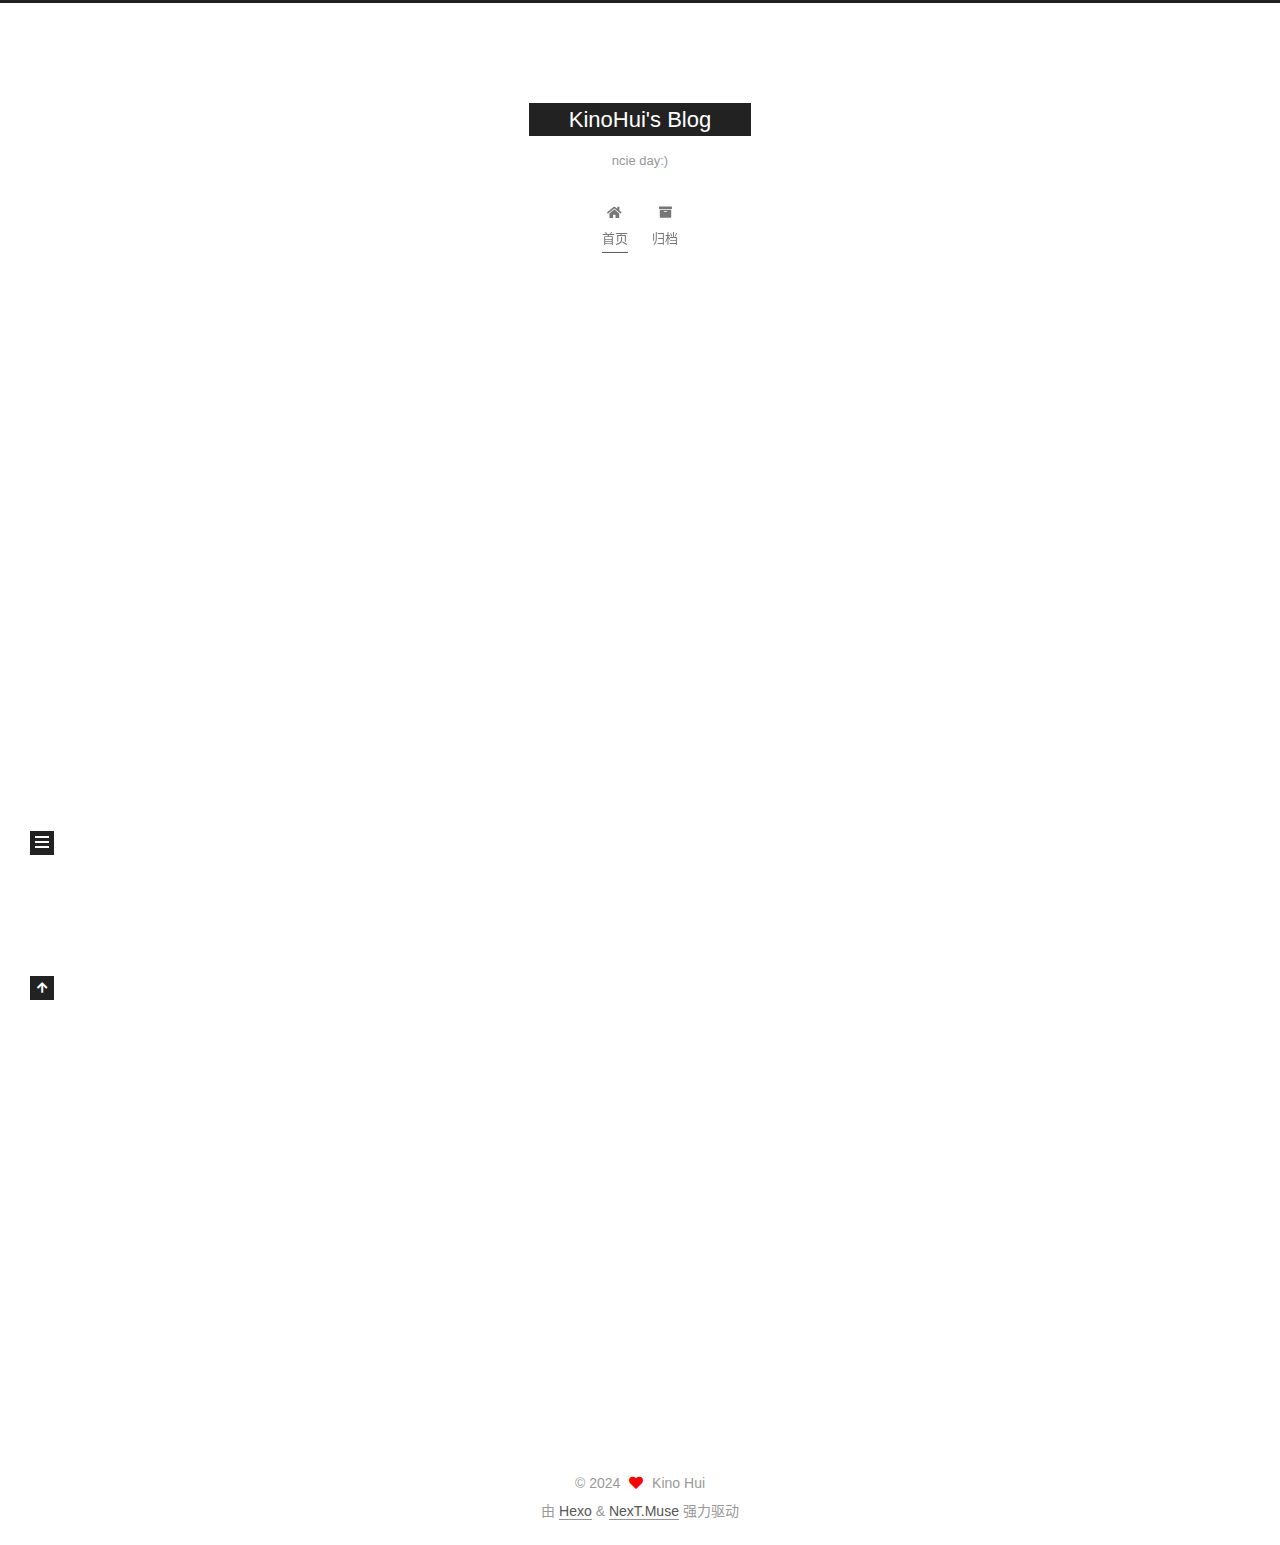
==== commit 8a0bcd69: "Site updated: 2024-12-13 22:31:56" ====
--- a/index.html
+++ b/index.html
@@ -1,5 +1,5 @@
 <!DOCTYPE html>
-<html lang="en">
+<html lang="zh-CN">
 <head>
   <meta charset="UTF-8">
 <meta name="viewport" content="width=device-width, initial-scale=1, maximum-scale=2">
@@ -21,11 +21,12 @@
   </script>
 
   <meta property="og:type" content="website">
-<meta property="og:title" content="Hexo">
+<meta property="og:title" content="KinoHui&#39;s Blog">
 <meta property="og:url" content="http://example.com/index.html">
-<meta property="og:site_name" content="Hexo">
-<meta property="og:locale" content="en_US">
-<meta property="article:author" content="John Doe">
+<meta property="og:site_name" content="KinoHui&#39;s Blog">
+<meta property="og:locale" content="zh_CN">
+<meta property="article:author" content="Kino Hui">
+<meta property="article:tag" content="golang, backend">
 <meta name="twitter:card" content="summary">
 
 <link rel="canonical" href="http://example.com/">
@@ -37,11 +38,11 @@
     sidebar: "",
     isHome : true,
     isPost : false,
-    lang   : 'en'
+    lang   : 'zh-CN'
   };
 </script>
 
-  <title>Hexo</title>
+  <title>KinoHui's Blog</title>
   
 
 
@@ -81,7 +82,7 @@
     <header class="header" itemscope itemtype="http://schema.org/WPHeader">
       <div class="header-inner"><div class="site-brand-container">
   <div class="site-nav-toggle">
-    <div class="toggle" aria-label="Toggle navigation bar">
+    <div class="toggle" aria-label="切换导航栏">
       <span class="toggle-line toggle-line-first"></span>
       <span class="toggle-line toggle-line-middle"></span>
       <span class="toggle-line toggle-line-last"></span>
@@ -92,9 +93,10 @@
 
     <a href="/" class="brand" rel="start">
       <span class="logo-line-before"><i></i></span>
-      <h1 class="site-title">Hexo</h1>
+      <h1 class="site-title">KinoHui's Blog</h1>
       <span class="logo-line-after"><i></i></span>
     </a>
+      <p class="site-subtitle" itemprop="description">ncie day:)</p>
   </div>
 
   <div class="site-nav-right">
@@ -110,12 +112,12 @@
   <ul id="menu" class="main-menu menu">
         <li class="menu-item menu-item-home">
 
-    <a href="/" rel="section"><i class="fa fa-home fa-fw"></i>Home</a>
+    <a href="/" rel="section"><i class="fa fa-home fa-fw"></i>首页</a>
 
   </li>
         <li class="menu-item menu-item-archives">
 
-    <a href="/archives/" rel="section"><i class="fa fa-archive fa-fw"></i>Archives</a>
+    <a href="/archives/" rel="section"><i class="fa fa-archive fa-fw"></i>归档</a>
 
   </li>
   </ul>
@@ -144,17 +146,17 @@
       
   
   
-  <article itemscope itemtype="http://schema.org/Article" class="post-block" lang="en">
+  <article itemscope itemtype="http://schema.org/Article" class="post-block" lang="zh-CN">
     <link itemprop="mainEntityOfPage" href="http://example.com/2024/12/13/hello-world/">
 
     <span hidden itemprop="author" itemscope itemtype="http://schema.org/Person">
       <meta itemprop="image" content="/images/avatar.gif">
-      <meta itemprop="name" content="John Doe">
+      <meta itemprop="name" content="Kino Hui">
       <meta itemprop="description" content="">
     </span>
 
     <span hidden itemprop="publisher" itemscope itemtype="http://schema.org/Organization">
-      <meta itemprop="name" content="Hexo">
+      <meta itemprop="name" content="KinoHui's Blog">
     </span>
       <header class="post-header">
         <h2 class="post-title" itemprop="name headline">
@@ -167,9 +169,9 @@
               <span class="post-meta-item-icon">
                 <i class="far fa-calendar"></i>
               </span>
-              <span class="post-meta-item-text">Posted on</span>
-
-              <time title="Created: 2024-12-13 11:02:20" itemprop="dateCreated datePublished" datetime="2024-12-13T11:02:20+08:00">2024-12-13</time>
+              <span class="post-meta-item-text">发表于</span>
+
+              <time title="创建时间：2024-12-13 11:02:20" itemprop="dateCreated datePublished" datetime="2024-12-13T11:02:20+08:00">2024-12-13</time>
             </span>
 
           
@@ -255,10 +257,10 @@
 
       <ul class="sidebar-nav motion-element">
         <li class="sidebar-nav-toc">
-          Table of Contents
+          文章目录
         </li>
         <li class="sidebar-nav-overview">
-          Overview
+          站点概览
         </li>
       </ul>
 
@@ -269,7 +271,7 @@
 
       <div class="site-overview-wrap sidebar-panel">
         <div class="site-author motion-element" itemprop="author" itemscope itemtype="http://schema.org/Person">
-  <p class="site-author-name" itemprop="name">John Doe</p>
+  <p class="site-author-name" itemprop="name">Kino Hui</p>
   <div class="site-description" itemprop="description"></div>
 </div>
 <div class="site-state-wrap motion-element">
@@ -278,7 +280,7 @@
           <a href="/archives/">
         
           <span class="site-state-item-count">1</span>
-          <span class="site-state-item-name">posts</span>
+          <span class="site-state-item-name">日志</span>
         </a>
       </div>
   </nav>
@@ -309,9 +311,9 @@
   <span class="with-love">
     <i class="fa fa-heart"></i>
   </span>
-  <span class="author" itemprop="copyrightHolder">John Doe</span>
-</div>
-  <div class="powered-by">Powered by <a href="https://hexo.io/" class="theme-link" rel="noopener" target="_blank">Hexo</a> & <a href="https://muse.theme-next.org/" class="theme-link" rel="noopener" target="_blank">NexT.Muse</a>
+  <span class="author" itemprop="copyrightHolder">Kino Hui</span>
+</div>
+  <div class="powered-by">由 <a href="https://hexo.io/" class="theme-link" rel="noopener" target="_blank">Hexo</a> & <a href="https://muse.theme-next.org/" class="theme-link" rel="noopener" target="_blank">NexT.Muse</a> 强力驱动
   </div>
 
         
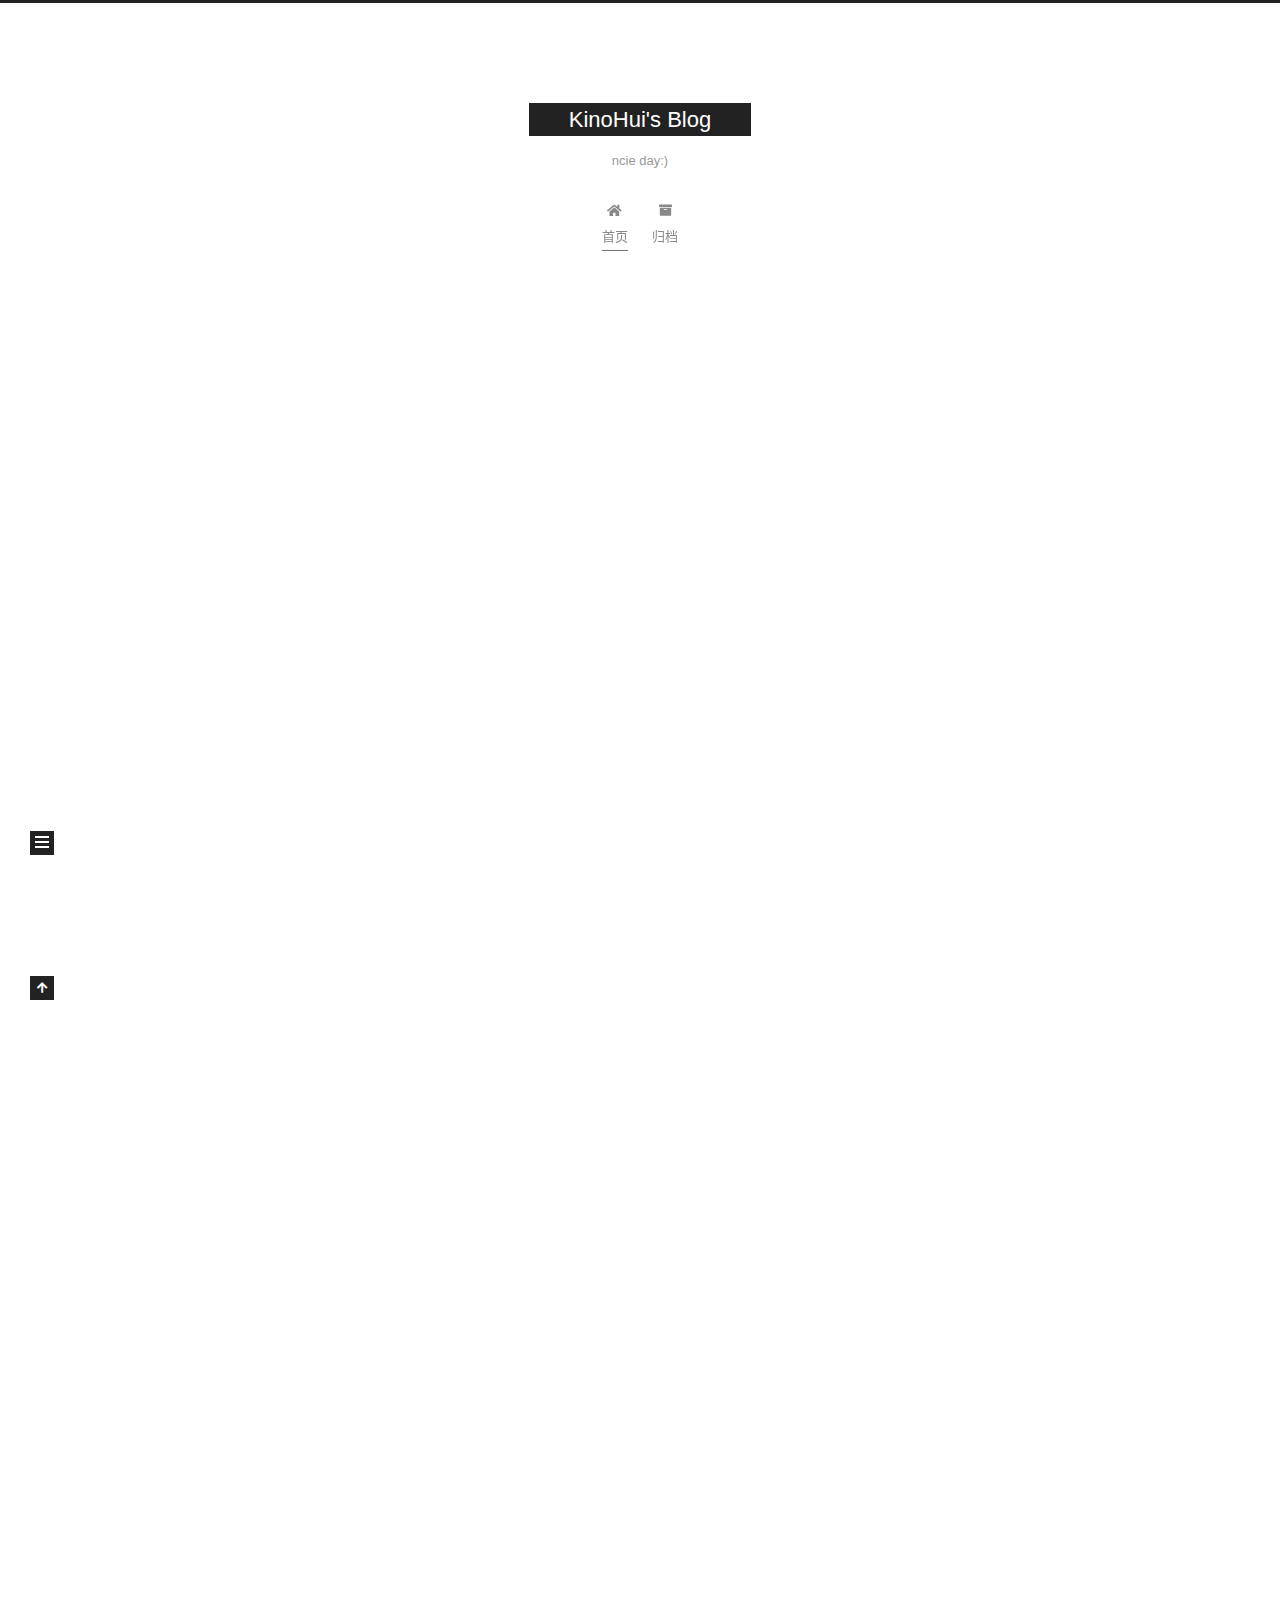
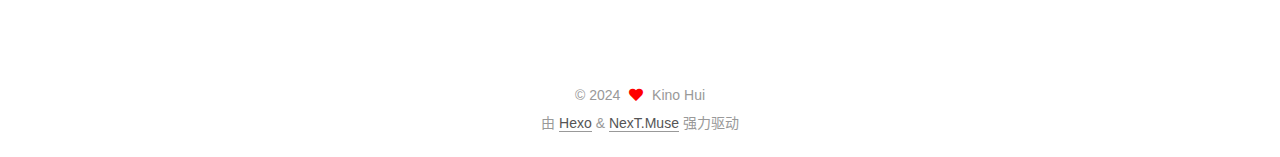
==== commit 0aaa2a72: "Site updated: 2024-12-17 09:09:49" ====
--- a/index.html
+++ b/index.html
@@ -143,6 +143,63 @@
 
           <div class="content index posts-expand">
             
+      
+  
+  
+  <article itemscope itemtype="http://schema.org/Article" class="post-block" lang="zh-CN">
+    <link itemprop="mainEntityOfPage" href="http://example.com/2024/12/13/blog01/">
+
+    <span hidden itemprop="author" itemscope itemtype="http://schema.org/Person">
+      <meta itemprop="image" content="/images/avatar.gif">
+      <meta itemprop="name" content="Kino Hui">
+      <meta itemprop="description" content="">
+    </span>
+
+    <span hidden itemprop="publisher" itemscope itemtype="http://schema.org/Organization">
+      <meta itemprop="name" content="KinoHui's Blog">
+    </span>
+      <header class="post-header">
+        <h2 class="post-title" itemprop="name headline">
+          
+            <a href="/2024/12/13/blog01/" class="post-title-link" itemprop="url">blog01</a>
+        </h2>
+
+        <div class="post-meta">
+            <span class="post-meta-item">
+              <span class="post-meta-item-icon">
+                <i class="far fa-calendar"></i>
+              </span>
+              <span class="post-meta-item-text">发表于</span>
+
+              <time title="创建时间：2024-12-13 22:34:29" itemprop="dateCreated datePublished" datetime="2024-12-13T22:34:29+08:00">2024-12-13</time>
+            </span>
+
+          
+
+        </div>
+      </header>
+
+    
+    
+    
+    <div class="post-body" itemprop="articleBody">
+
+      
+          
+      
+    </div>
+
+    
+    
+    
+      <footer class="post-footer">
+        <div class="post-eof"></div>
+      </footer>
+  </article>
+  
+  
+  
+
       
   
   
@@ -279,7 +336,7 @@
       <div class="site-state-item site-state-posts">
           <a href="/archives/">
         
-          <span class="site-state-item-count">1</span>
+          <span class="site-state-item-count">2</span>
           <span class="site-state-item-name">日志</span>
         </a>
       </div>
--- a/css/main.css
+++ b/css/main.css
@@ -1168,7 +1168,7 @@
 }
 .links-of-author a::before,
 .links-of-author span.exturl::before {
-  background: #ec8a6a;
+  background: #fffcd9;
   border-radius: 50%;
   content: ' ';
   display: inline-block;
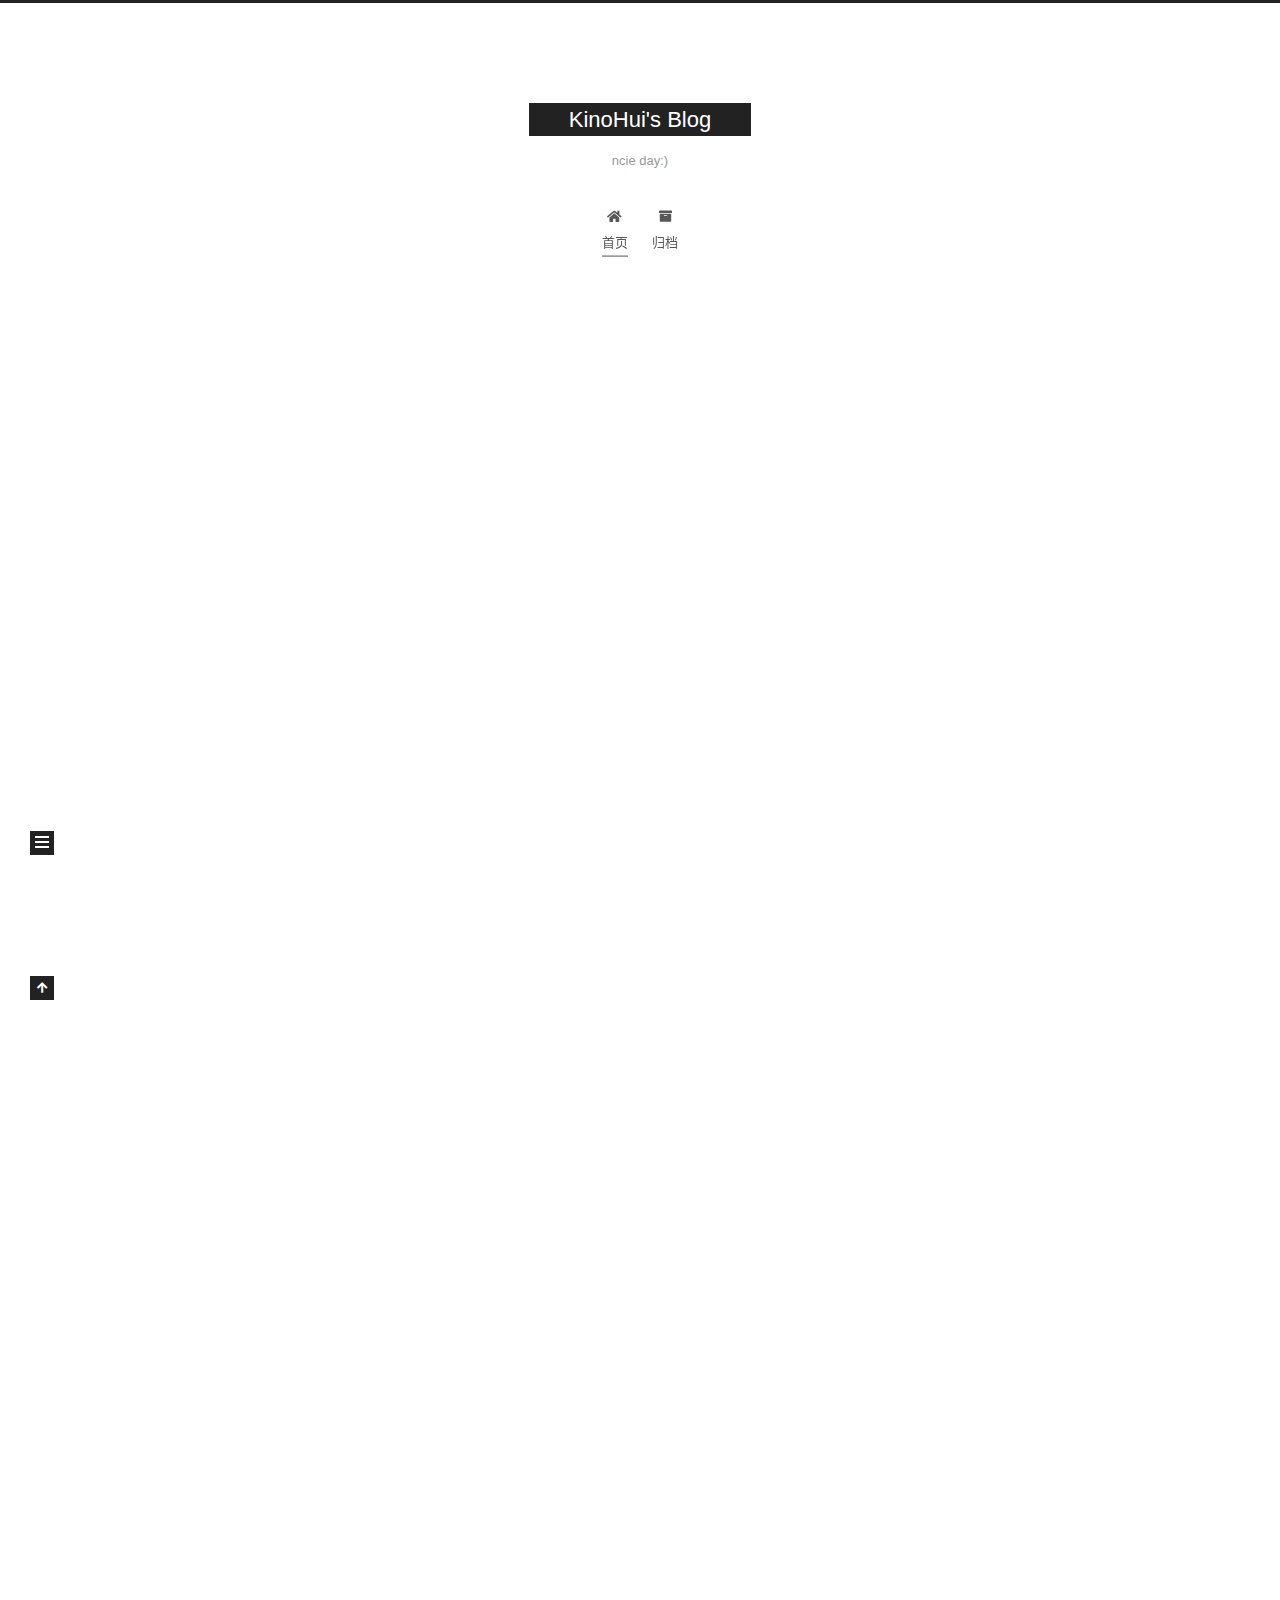
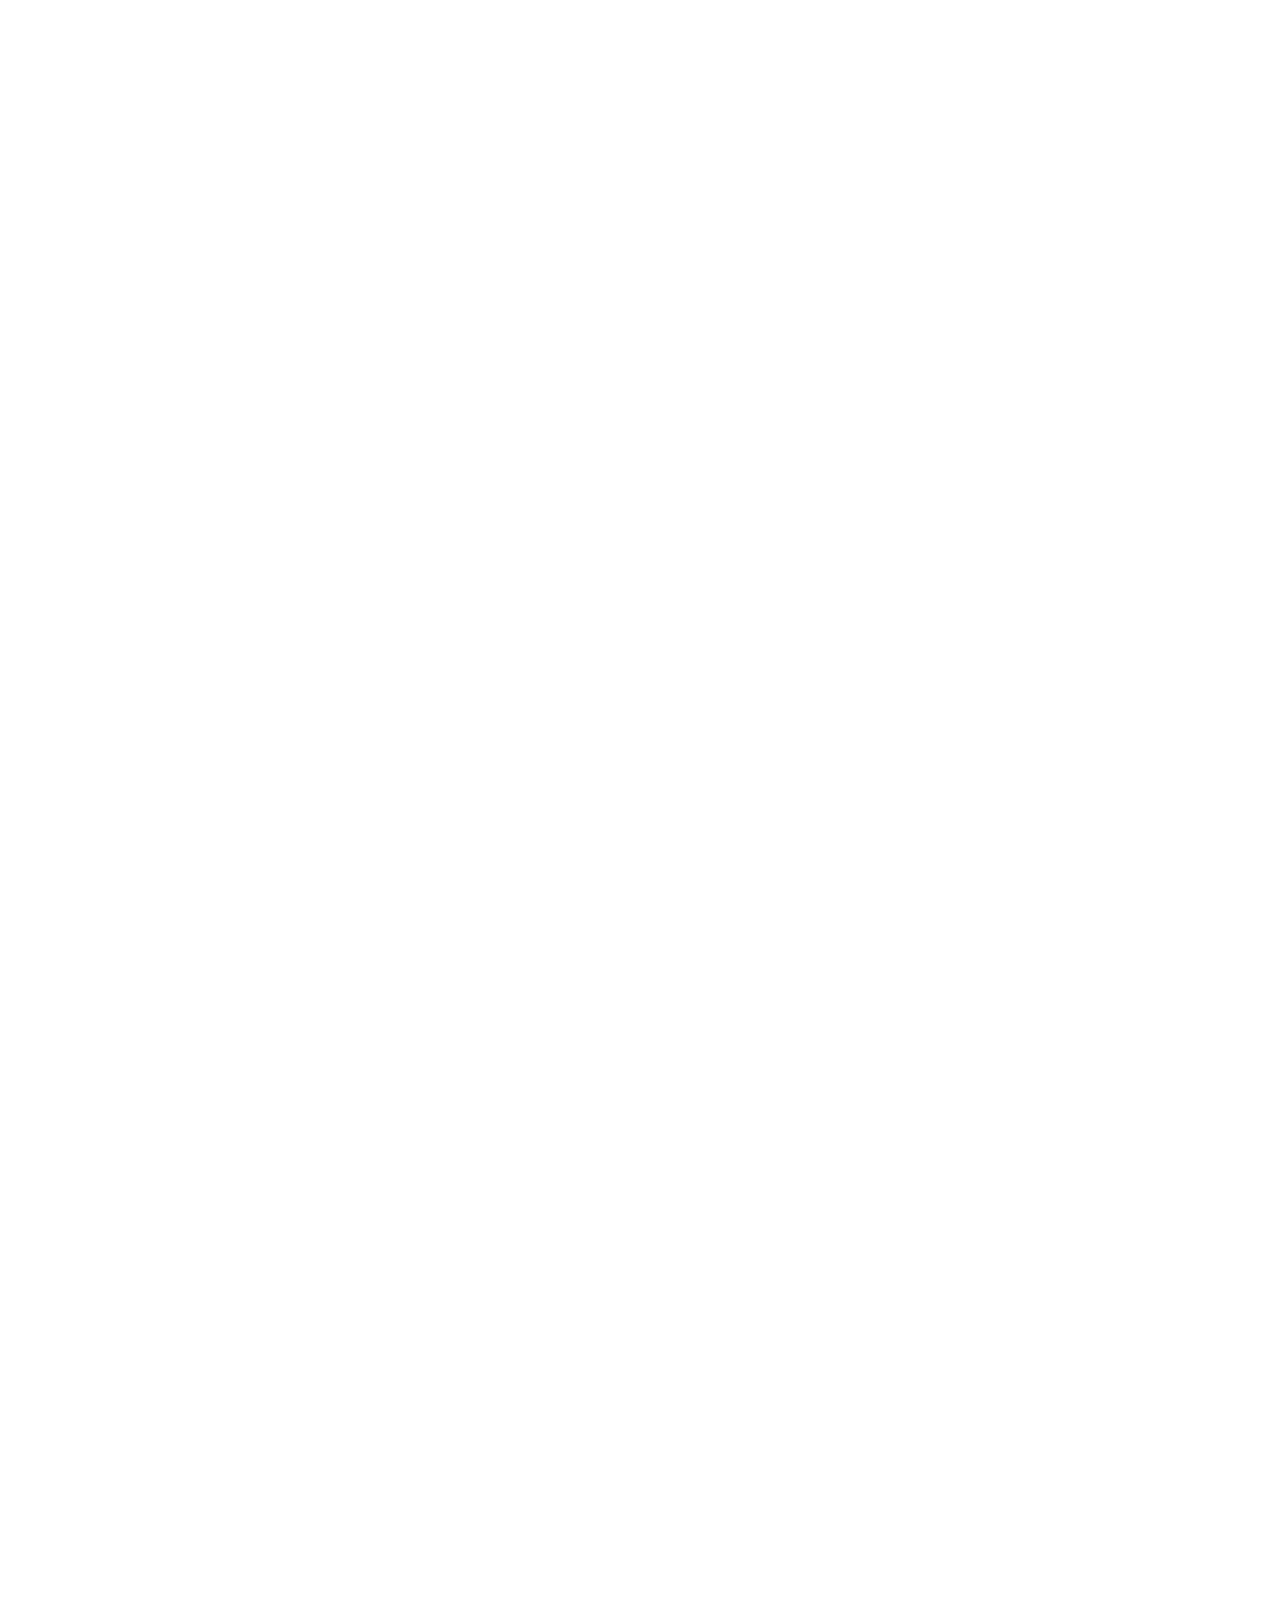
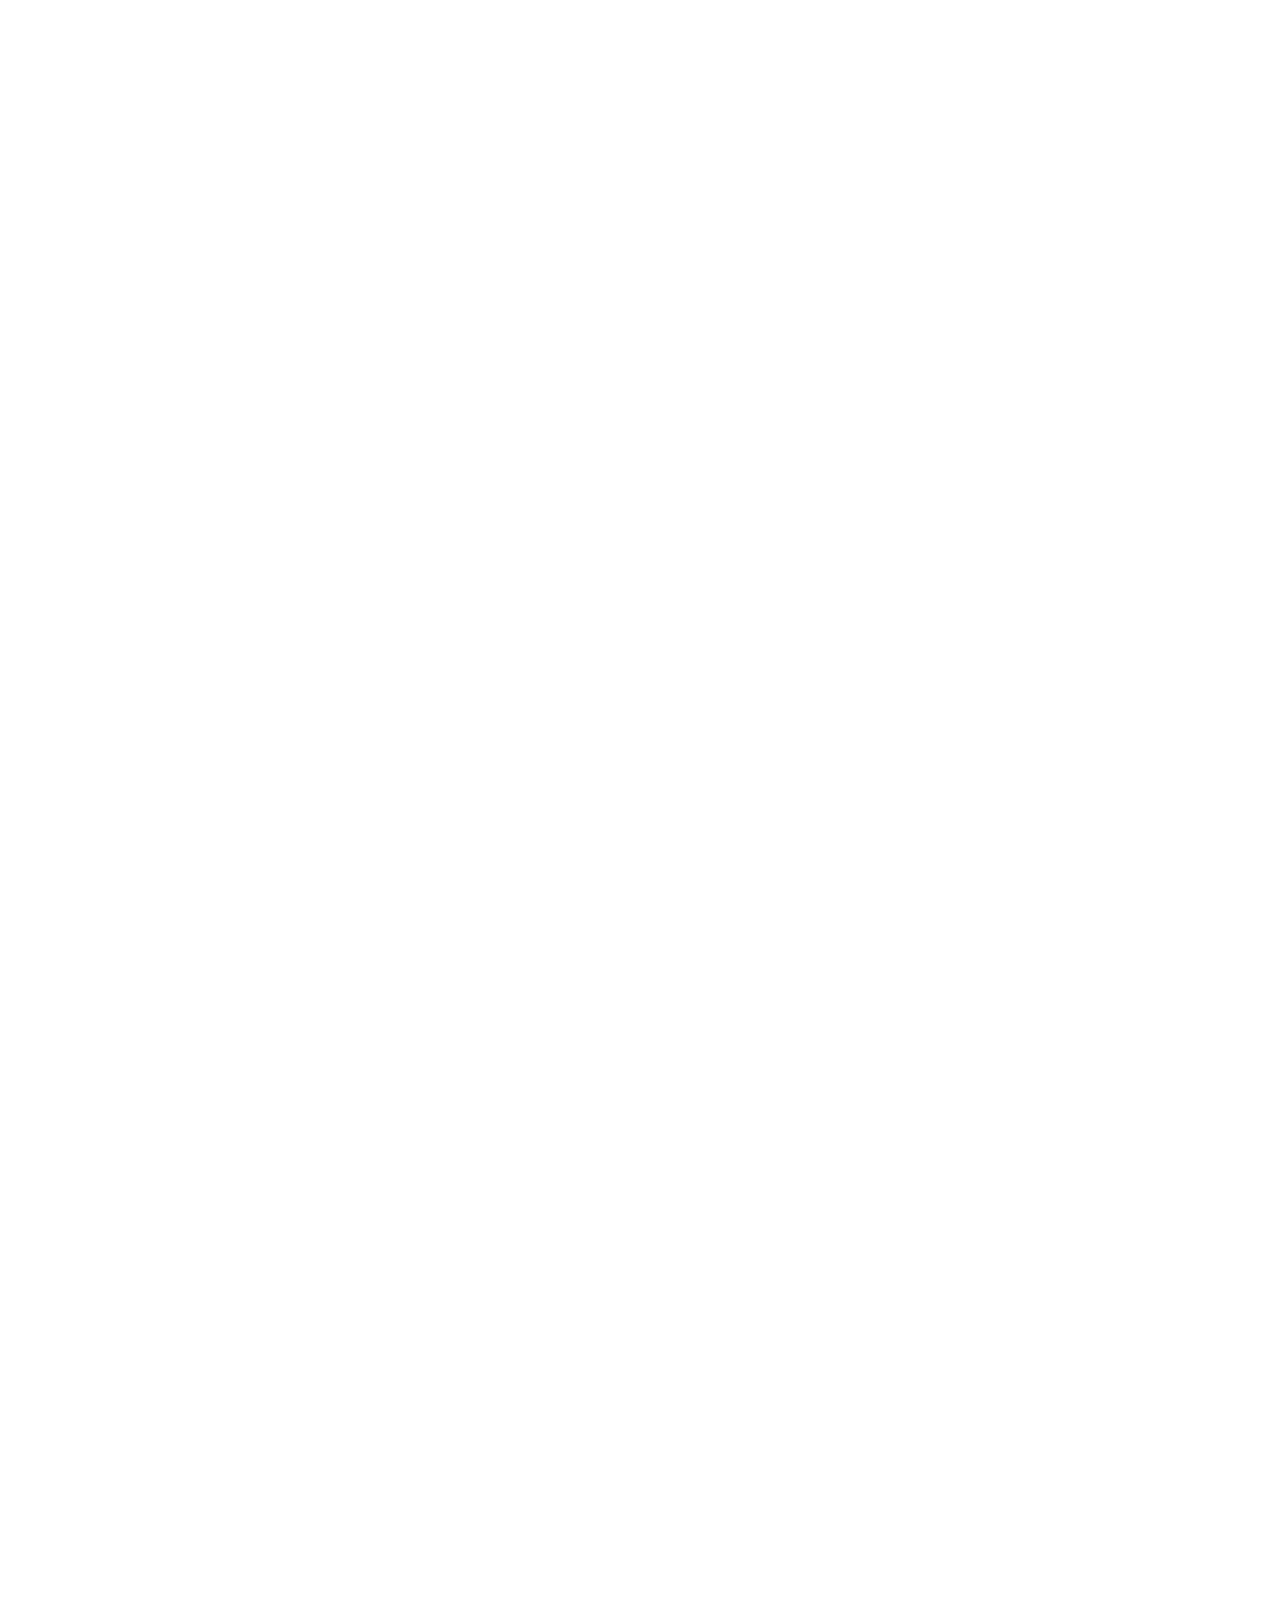
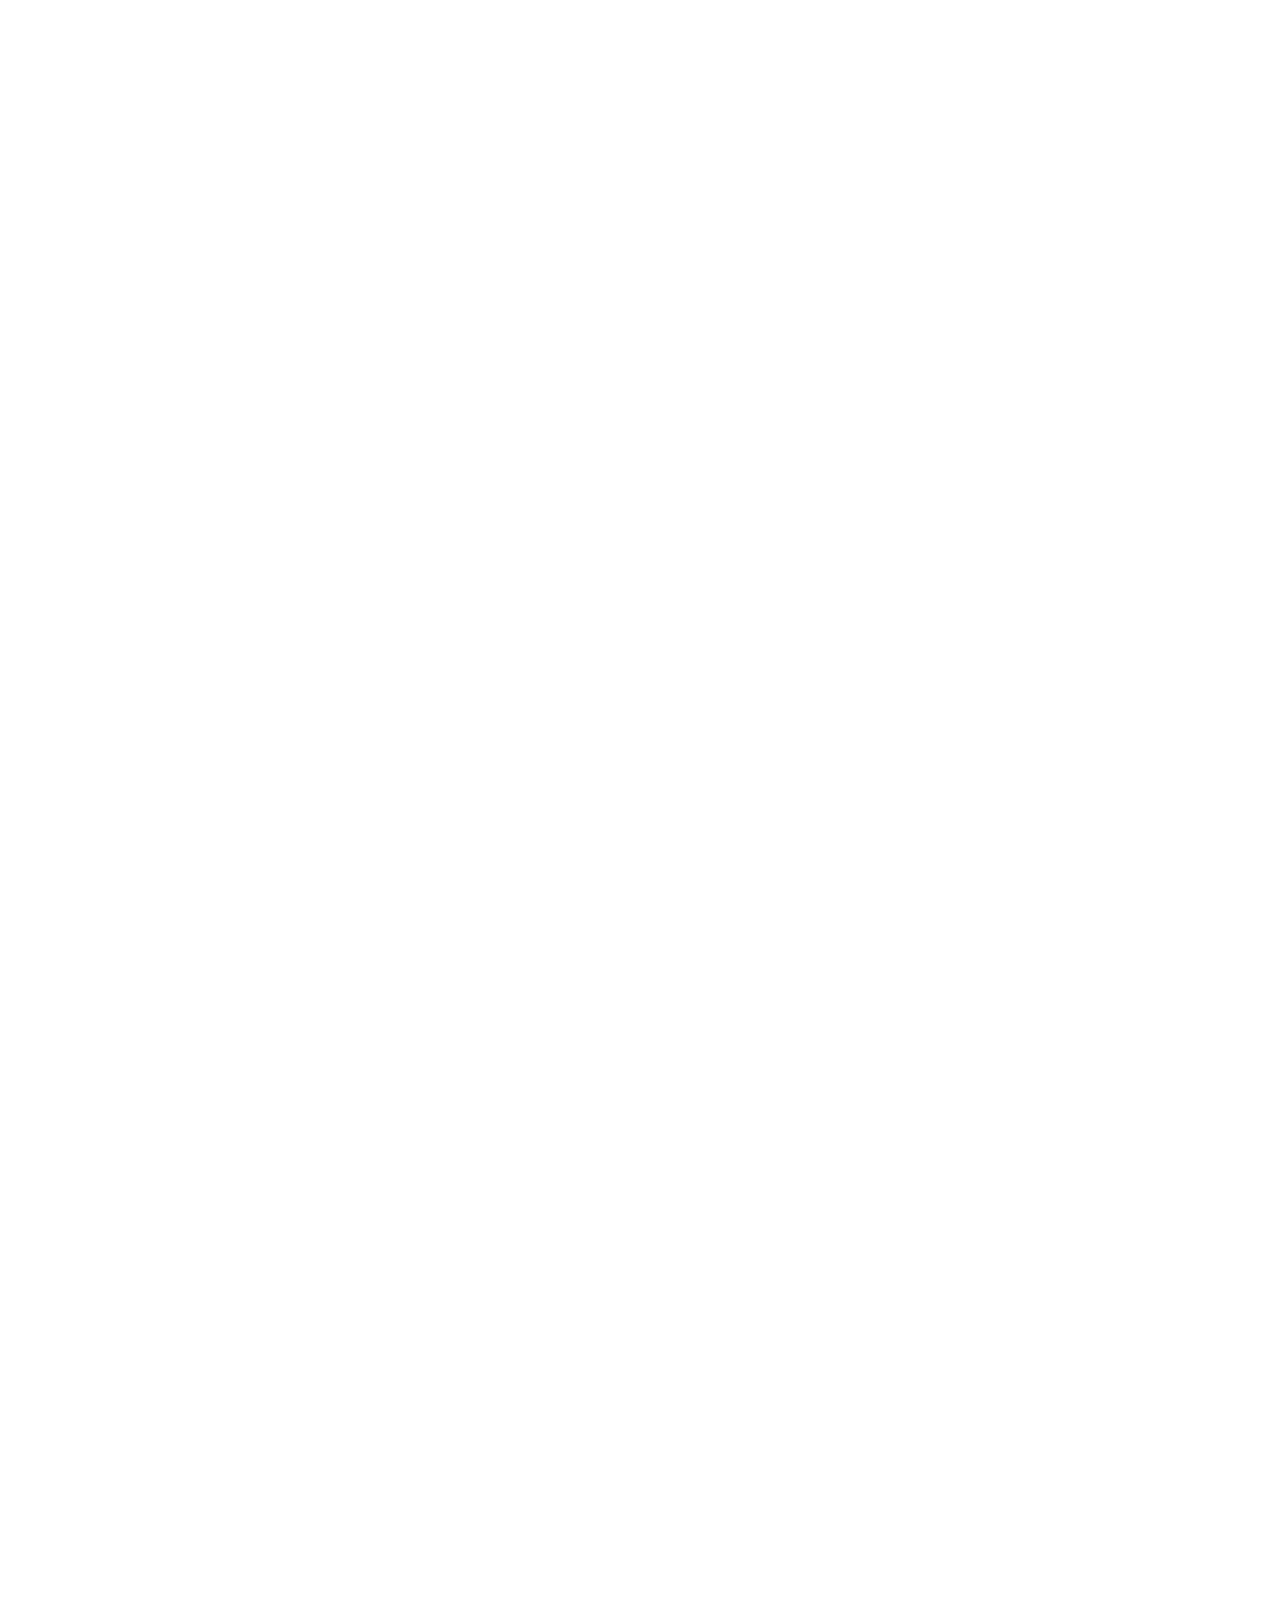
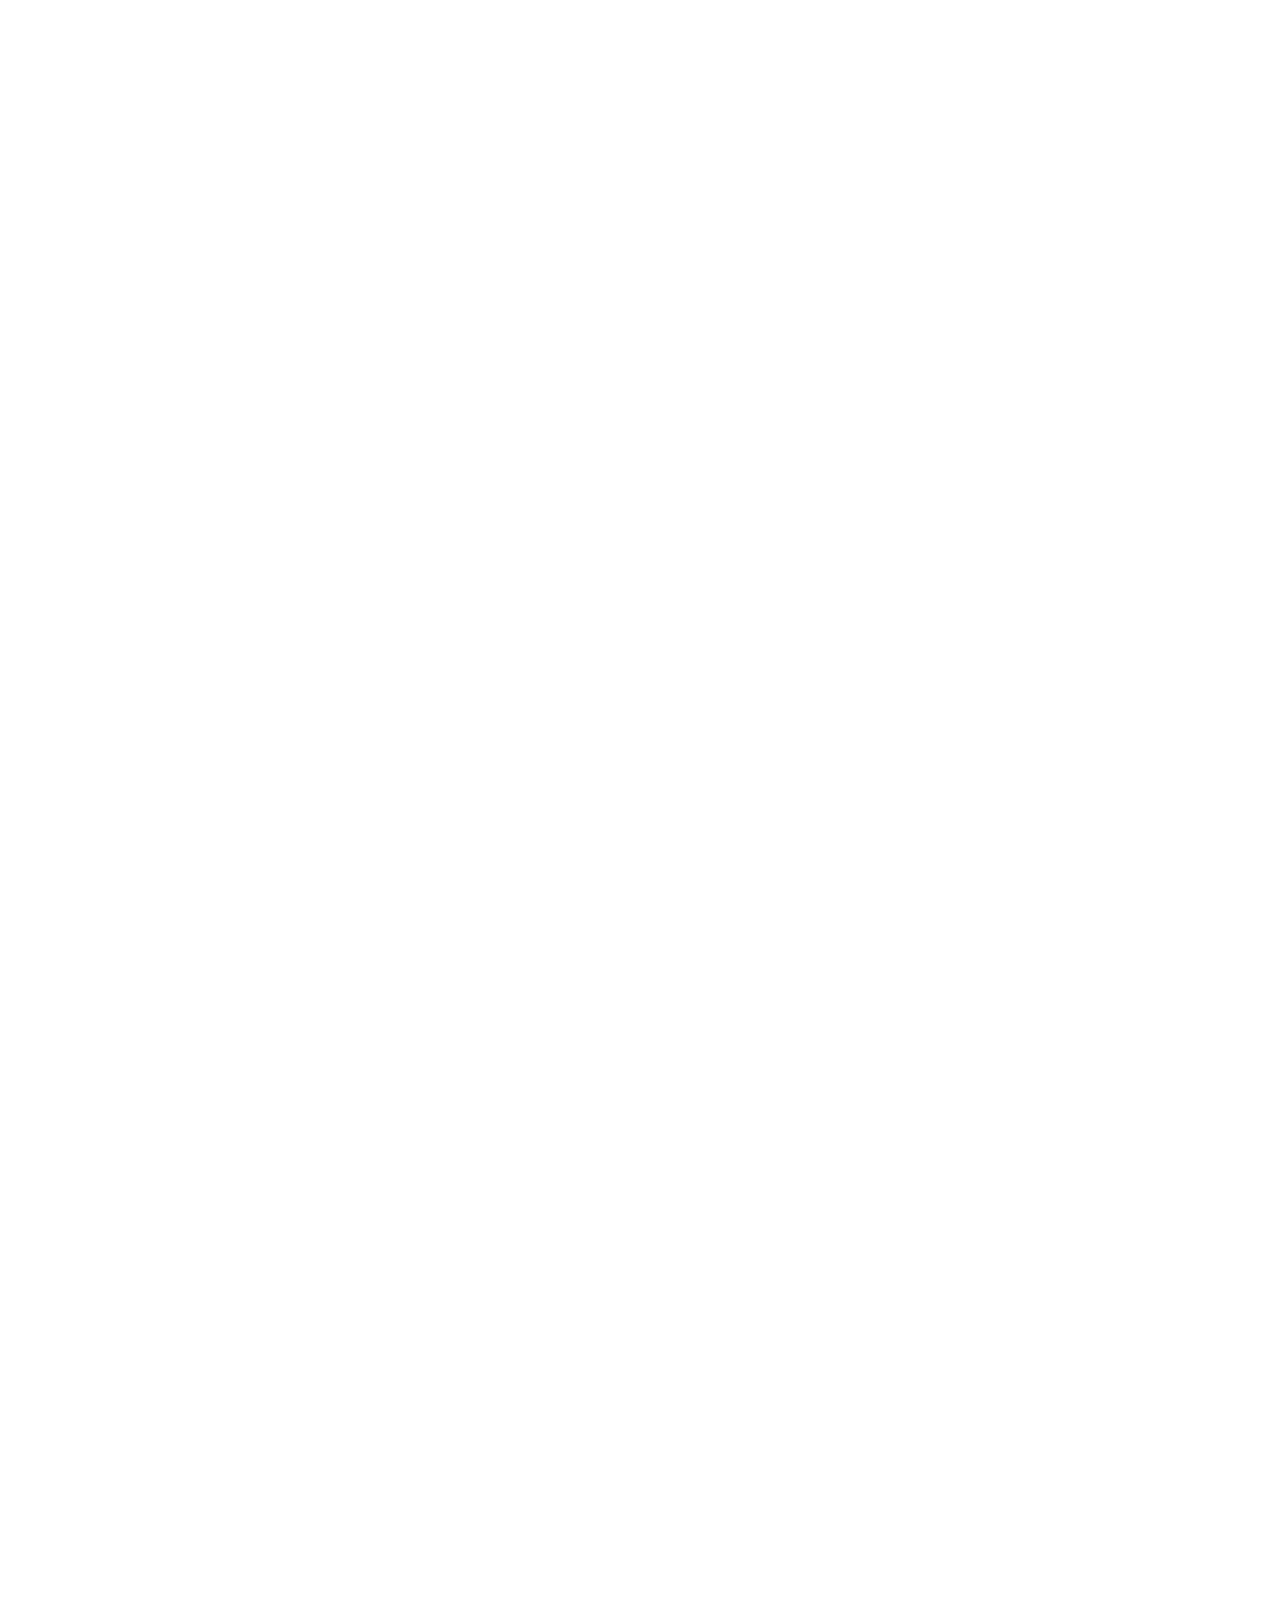
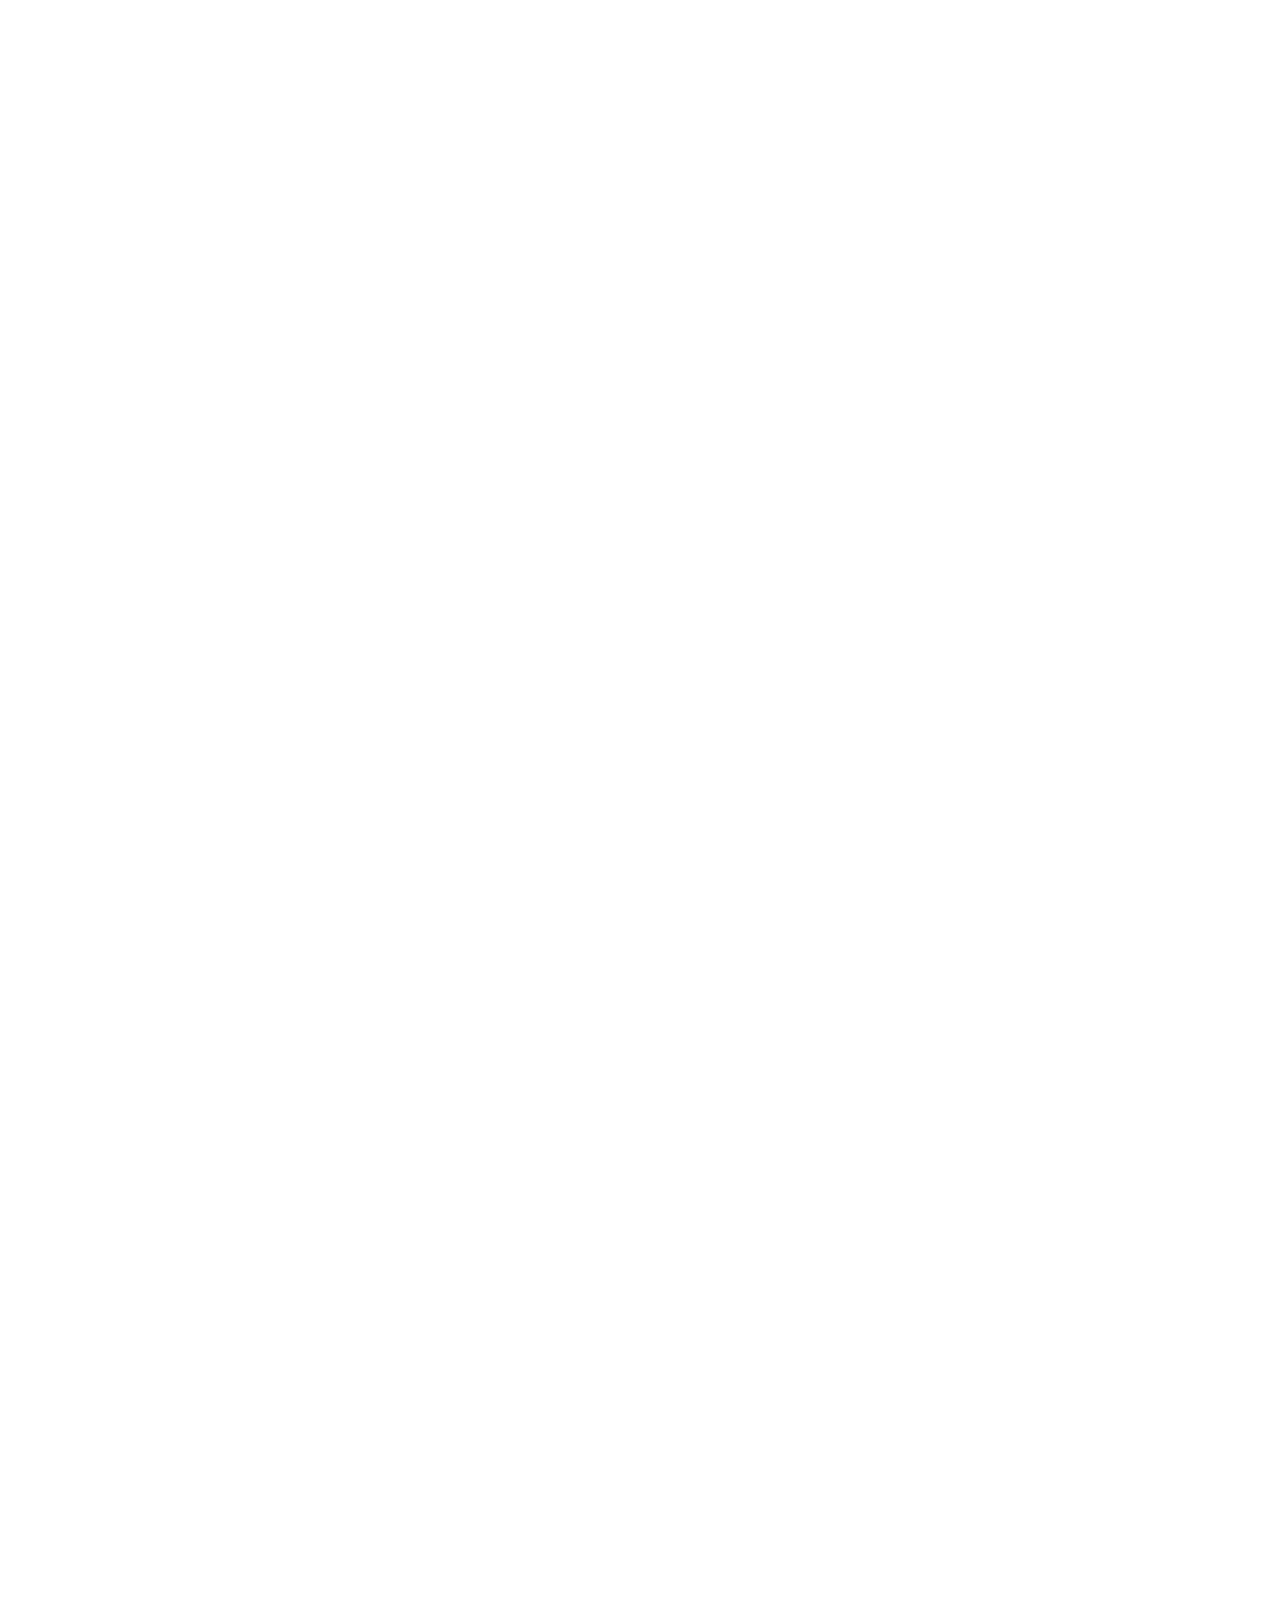
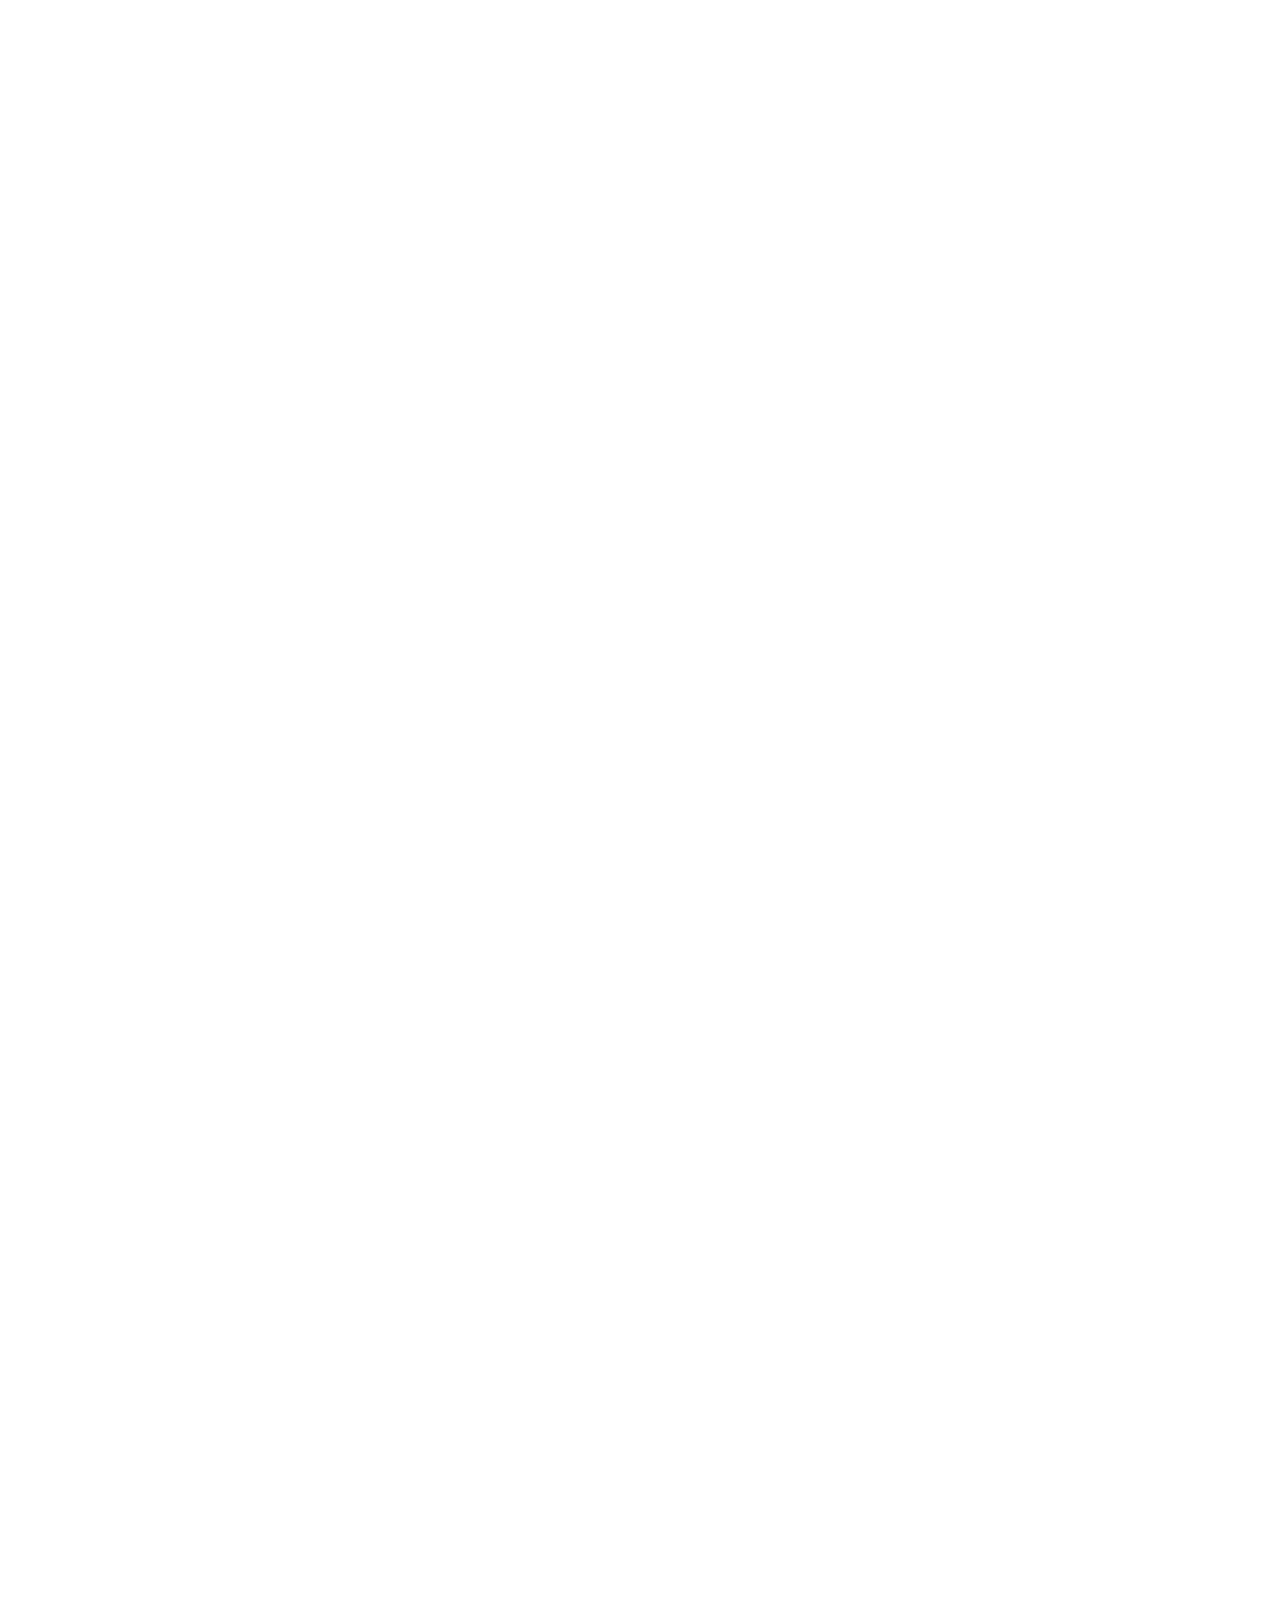
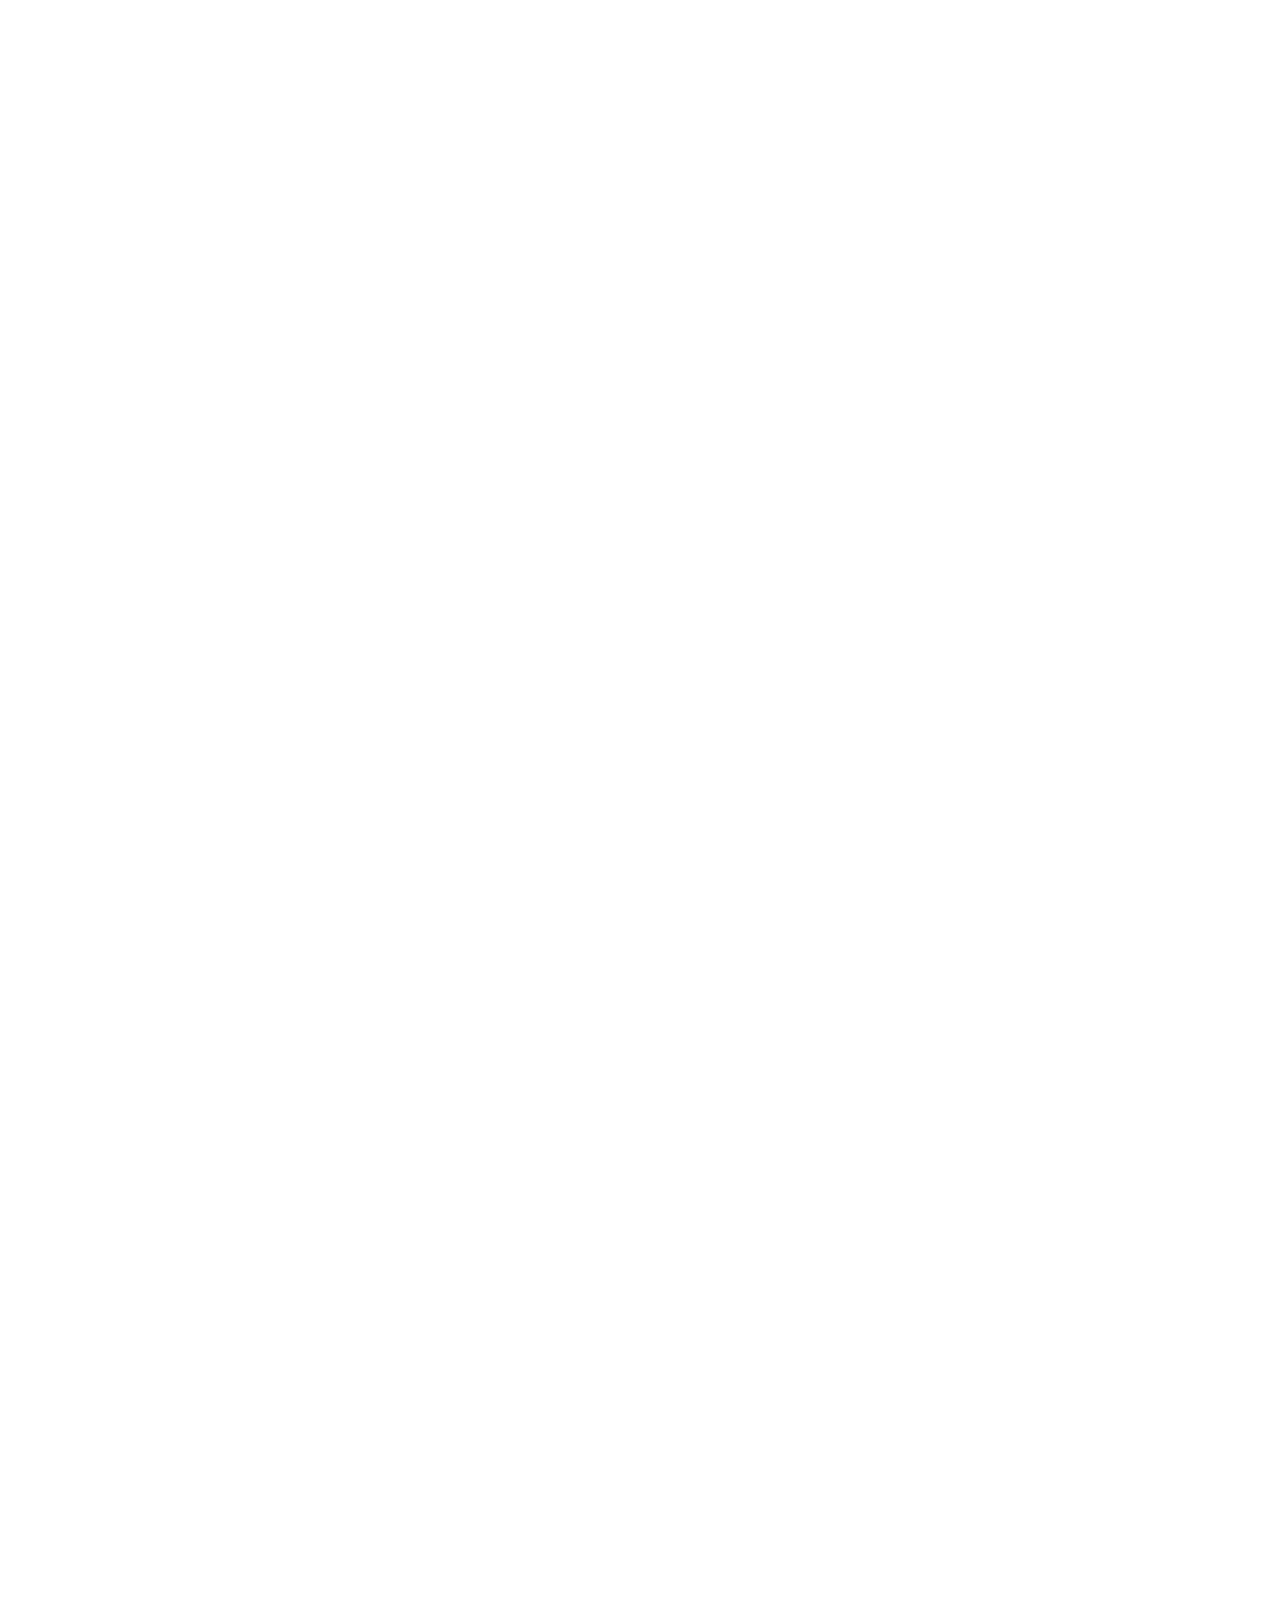
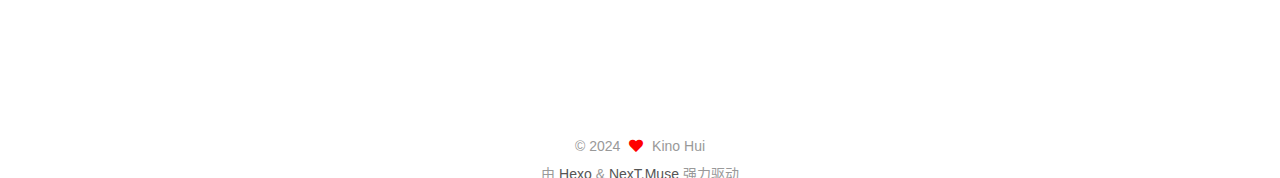
==== commit b7a7281d: "Site updated: 2024-12-17 09:37:44" ====
--- a/index.html
+++ b/index.html
@@ -147,7 +147,7 @@
   
   
   <article itemscope itemtype="http://schema.org/Article" class="post-block" lang="zh-CN">
-    <link itemprop="mainEntityOfPage" href="http://example.com/2024/12/13/blog01/">
+    <link itemprop="mainEntityOfPage" href="http://example.com/2024/12/17/Foundry-101/">
 
     <span hidden itemprop="author" itemscope itemtype="http://schema.org/Person">
       <meta itemprop="image" content="/images/avatar.gif">
@@ -161,7 +161,7 @@
       <header class="post-header">
         <h2 class="post-title" itemprop="name headline">
           
-            <a href="/2024/12/13/blog01/" class="post-title-link" itemprop="url">blog01</a>
+            <a href="/2024/12/17/Foundry-101/" class="post-title-link" itemprop="url">Foundry 101</a>
         </h2>
 
         <div class="post-meta">
@@ -170,9 +170,277 @@
                 <i class="far fa-calendar"></i>
               </span>
               <span class="post-meta-item-text">发表于</span>
+              
+
+              <time title="创建时间：2024-12-17 09:21:29 / 修改时间：09:36:43" itemprop="dateCreated datePublished" datetime="2024-12-17T09:21:29+08:00">2024-12-17</time>
+            </span>
+
+          
+
+        </div>
+      </header>
+
+    
+    
+    
+    <div class="post-body" itemprop="articleBody">
+
+      
+          <h2 id="编码规范"><a href="#编码规范" class="headerlink" title="编码规范"></a>编码规范</h2><figure class="highlight plaintext"><table><tr><td class="gutter"><pre><span class="line">1</span><br><span class="line">2</span><br><span class="line">3</span><br><span class="line">4</span><br><span class="line">5</span><br><span class="line">6</span><br><span class="line">7</span><br><span class="line">8</span><br><span class="line">9</span><br><span class="line">10</span><br><span class="line">11</span><br><span class="line">12</span><br><span class="line">13</span><br><span class="line">14</span><br><span class="line">15</span><br><span class="line">16</span><br><span class="line">17</span><br><span class="line">18</span><br><span class="line">19</span><br><span class="line">20</span><br><span class="line">21</span><br><span class="line">22</span><br><span class="line">23</span><br><span class="line">24</span><br><span class="line">25</span><br><span class="line">26</span><br><span class="line">27</span><br><span class="line">28</span><br><span class="line">29</span><br><span class="line">30</span><br><span class="line">31</span><br><span class="line">32</span><br><span class="line">33</span><br><span class="line">34</span><br><span class="line">35</span><br><span class="line">36</span><br><span class="line">37</span><br><span class="line">38</span><br><span class="line">39</span><br></pre></td><td class="code"><pre><span class="line">// Layout of Contract:</span><br><span class="line"></span><br><span class="line">// version</span><br><span class="line"></span><br><span class="line">// imports</span><br><span class="line"></span><br><span class="line">// interfaces, libraries, contracts</span><br><span class="line"></span><br><span class="line">// errors</span><br><span class="line"></span><br><span class="line">// Type declarations</span><br><span class="line"></span><br><span class="line">// State variables</span><br><span class="line"></span><br><span class="line">// Events</span><br><span class="line"></span><br><span class="line">// Modifiers</span><br><span class="line"></span><br><span class="line">// Functions</span><br><span class="line"></span><br><span class="line">// Layout of Functions:</span><br><span class="line"></span><br><span class="line">// constructor</span><br><span class="line"></span><br><span class="line">// receive function (if exists)</span><br><span class="line"></span><br><span class="line">// fallback function (if exists)</span><br><span class="line"></span><br><span class="line">// external</span><br><span class="line"></span><br><span class="line">// public</span><br><span class="line"></span><br><span class="line">// internal</span><br><span class="line"></span><br><span class="line">// private</span><br><span class="line"></span><br><span class="line">// internal &amp; private view &amp; pure functions</span><br><span class="line"></span><br><span class="line">// external &amp; public view &amp; pure functions</span><br></pre></td></tr></table></figure>
+
+<h2 id="SimpleStorage"><a href="#SimpleStorage" class="headerlink" title="SimpleStorage"></a>SimpleStorage</h2><h3 id="Foundry项目初始化"><a href="#Foundry项目初始化" class="headerlink" title="Foundry项目初始化"></a>Foundry项目初始化</h3><figure class="highlight shell"><table><tr><td class="gutter"><pre><span class="line">1</span><br></pre></td><td class="code"><pre><span class="line">forge init # 初始化项目</span><br></pre></td></tr></table></figure>
+
+<ul>
+<li><code>src</code> 目录用于存放合约。</li>
+<li>本地网络 <strong>Anvil</strong> 链上测试，注意 host 及端口。</li>
+<li>Anvil 开始监听后，使用以下命令部署合约：</li>
+</ul>
+<figure class="highlight shell"><table><tr><td class="gutter"><pre><span class="line">1</span><br></pre></td><td class="code"><pre><span class="line">forge create SimpleStorage --interactive</span><br></pre></td></tr></table></figure>
+
+<ul>
+<li>十六进制转十进制指令：</li>
+</ul>
+<figure class="highlight shell"><table><tr><td class="gutter"><pre><span class="line">1</span><br></pre></td><td class="code"><pre><span class="line">cast --to-base 0x714c2 dec</span><br></pre></td></tr></table></figure>
+
+<h3 id="Script-xxx-s-sol"><a href="#Script-xxx-s-sol" class="headerlink" title="Script (xxx.s.sol)"></a>Script (xxx.s.sol)</h3><p>导入 Script 包：</p>
+<figure class="highlight plaintext"><table><tr><td class="gutter"><pre><span class="line">1</span><br></pre></td><td class="code"><pre><span class="line">import &#123;Script&#125; from &quot;forge-std/Script.sol&quot;;</span><br></pre></td></tr></table></figure>
+
+<p>测试合约继承 <strong>Script</strong>，需要定义 <strong>run()</strong> 函数，且可见性必须为 <strong>external</strong>，需要 <strong>send</strong> 或 <strong>deploy</strong> 的代码写在 <strong>vm</strong> 里面：</p>
+<figure class="highlight plaintext"><table><tr><td class="gutter"><pre><span class="line">1</span><br><span class="line">2</span><br><span class="line">3</span><br><span class="line">4</span><br><span class="line">5</span><br><span class="line">6</span><br><span class="line">7</span><br><span class="line">8</span><br><span class="line">9</span><br></pre></td><td class="code"><pre><span class="line">contract xxx is Script &#123;</span><br><span class="line">    function run() external &#123;</span><br><span class="line">        ...;</span><br><span class="line">        vm.startBroadcast();</span><br><span class="line">        ...;</span><br><span class="line">        vm.stopBroadcast();</span><br><span class="line">    &#125;</span><br><span class="line">    ...</span><br><span class="line">&#125;</span><br></pre></td></tr></table></figure>
+
+<p>执行脚本：</p>
+<figure class="highlight shell"><table><tr><td class="gutter"><pre><span class="line">1</span><br></pre></td><td class="code"><pre><span class="line">forge script script/DeploySimpleStorage.s.sol --rpc-url http://127.0.0.1:8545 --broadcast --private-key 0xac0974bec39a17e36ba4a6b4d238ff944bacb478cbed5efcae784d7bf4f2ff80 # 执行脚本 </span><br></pre></td></tr></table></figure>
+
+<hr>
+<h3 id="加密私钥"><a href="#加密私钥" class="headerlink" title="加密私钥"></a>加密私钥</h3><p>不以纯文本的形式使用私钥，使用 Foundry 的密码加密方式来保护私钥：</p>
+<figure class="highlight shell"><table><tr><td class="gutter"><pre><span class="line">1</span><br><span class="line">2</span><br><span class="line">3</span><br><span class="line">4</span><br></pre></td><td class="code"><pre><span class="line">[root@localhost foundry-simple-storage-f23] cast wallet import defautKey --interactive </span><br><span class="line">Enter private key:</span><br><span class="line">Enter password: </span><br><span class="line">`defautKey` keystore was saved successfully. Address: 0xf39fd6e51aad88f6f4ce6ab8827279cfffb92266</span><br></pre></td></tr></table></figure>
+
+<p>然后使用脚本时这样使用（<code>--sender</code> 后面为上方生成的 Address）：</p>
+<figure class="highlight shell"><table><tr><td class="gutter"><pre><span class="line">1</span><br></pre></td><td class="code"><pre><span class="line">forge script script/DeploySimpleStorage.s.sol --rpc-url $RPC_URL --account defautKey --sender 0xf39fd6e51aad88f6f4ce6ab8827279cfffb92266 --broadcast</span><br></pre></td></tr></table></figure>
+
+<blockquote>
+<p><strong>注意</strong>：加上 <code>--broadcast</code> 才是真正执行脚本部署到链上。</p>
+</blockquote>
+<p>命令执行时会需要输入第一步中输入的密码。</p>
+<h3 id="合约交互（CLI）"><a href="#合约交互（CLI）" class="headerlink" title="合约交互（CLI）"></a>合约交互（CLI）</h3><ul>
+<li><strong>send</strong> 调用（有参，类似 Remix 黄按钮）</li>
+<li><strong>call</strong> 调用（无参，类似 Remix 蓝按钮）</li>
+</ul>
+<figure class="highlight shell"><table><tr><td class="gutter"><pre><span class="line">1</span><br><span class="line">2</span><br><span class="line">3</span><br></pre></td><td class="code"><pre><span class="line">cast send 0xe7f1725e7734ce288f8367e1bb143e90bb3f0512 &quot;store(int256)&quot; 777 --rpc-url $RPC_URL --account defautKey</span><br><span class="line"></span><br><span class="line">cast call 0xe7f1725e7734ce288f8367e1bb143e90bb3f0512 &quot;retrive()&quot; </span><br></pre></td></tr></table></figure>
+
+<h4 id="Arguments"><a href="#Arguments" class="headerlink" title="Arguments:"></a>Arguments:</h4><ul>
+<li><strong>[TO]</strong>: 交易的目标地址</li>
+<li><strong>[SIG]</strong>: 要调用的函数的签名</li>
+<li><strong>[ARGS]…</strong>: 要调用的函数的参数</li>
+</ul>
+<hr>
+<h2 id="FundMe"><a href="#FundMe" class="headerlink" title="FundMe"></a>FundMe</h2><h3 id="导入（FundMe-sol）"><a href="#导入（FundMe-sol）" class="headerlink" title="导入（FundMe.sol）"></a>导入（FundMe.sol）</h3><ol>
+<li>用 Foundry 导入时，需要从 GitHub 下载依赖，使用以下命令:</li>
+</ol>
+<figure class="highlight shell"><table><tr><td class="gutter"><pre><span class="line">1</span><br></pre></td><td class="code"><pre><span class="line">forge install smartcontractkit/chainlink-brownie-contracts@0.6.1 --no-commit</span><br></pre></td></tr></table></figure>
+
+<ol start="2">
+<li>导入后，与 Remix 的语法不同，需要在 <strong>foundry.toml</strong> 中定义 <strong>remappings</strong>，将 <strong>@xxx&#x2F;xxx</strong> 部分改为对应下载的依赖的指定部分：</li>
+</ol>
+<figure class="highlight toml"><table><tr><td class="gutter"><pre><span class="line">1</span><br><span class="line">2</span><br><span class="line">3</span><br></pre></td><td class="code"><pre><span class="line"><span class="section">[profile.default]</span></span><br><span class="line">...</span><br><span class="line"><span class="attr">remappings</span> = [<span class="string">&quot;@chainlink/contracts/=lib/chainlink-brownie-contracts/contracts/&quot;</span>] </span><br></pre></td></tr></table></figure>
+
+<h3 id="测试"><a href="#测试" class="headerlink" title="测试"></a>测试</h3><p>导入测试包：</p>
+<figure class="highlight plaintext"><table><tr><td class="gutter"><pre><span class="line">1</span><br></pre></td><td class="code"><pre><span class="line">import &#123;Test, console&#125; from &quot;forge-std/Test.sol&quot;;</span><br></pre></td></tr></table></figure>
+
+<h4 id="测试步骤"><a href="#测试步骤" class="headerlink" title="测试步骤"></a>测试步骤</h4><ol>
+<li><p><strong>编写<code>setUp()</code>函数</strong>，该函数必须为 <code>external</code>：</p>
+ <figure class="highlight plaintext"><table><tr><td class="gutter"><pre><span class="line">1</span><br></pre></td><td class="code"><pre><span class="line">function setUp() external &#123;&#125;</span><br></pre></td></tr></table></figure>
+</li>
+<li><p><strong>编写测试函数</strong>，该函数必须为 <code>public</code>：</p>
+ <figure class="highlight plaintext"><table><tr><td class="gutter"><pre><span class="line">1</span><br></pre></td><td class="code"><pre><span class="line">function xxx() public [view] &#123;&#125;</span><br></pre></td></tr></table></figure>
+</li>
+<li><p><strong>运行测试指令</strong>（<code>-vv</code> 用于显示日志）：</p>
+ <figure class="highlight shell"><table><tr><td class="gutter"><pre><span class="line">1</span><br></pre></td><td class="code"><pre><span class="line">forge test --fork-url $RPC_URL -vvvv</span><br></pre></td></tr></table></figure></li>
+</ol>
+<h3 id="测试类型"><a href="#测试类型" class="headerlink" title="测试类型"></a>测试类型</h3><ul>
+<li><strong>Unit tests</strong>: 主要针对单个智能合约函数或功能进行隔离测试。</li>
+<li><strong>Integration tests</strong>: 验证智能合约与其他合约或外部系统的交互。</li>
+<li><strong>Forking tests</strong>: 在特定时间点创建区块链状态的副本，用于在模拟环境中运行测试。</li>
+<li><strong>Staging tests</strong>: 在部署环境中执行测试，确保在主网上的部署之前合约正常工作。</li>
+</ul>
+<h3 id="示例测试"><a href="#示例测试" class="headerlink" title="示例测试"></a>示例测试</h3><p>以下是一个测试示例：</p>
+<figure class="highlight javascript"><table><tr><td class="gutter"><pre><span class="line">1</span><br><span class="line">2</span><br><span class="line">3</span><br><span class="line">4</span><br></pre></td><td class="code"><pre><span class="line"><span class="keyword">function</span> <span class="title function_">testPriceFeedVersionIsAccurate</span>(<span class="params"></span>) public &#123;</span><br><span class="line">    uint256 version = fundMe.<span class="title function_">getVersion</span>();</span><br><span class="line">    <span class="title function_">assertEq</span>(version, <span class="number">4</span>);</span><br><span class="line">&#125;</span><br></pre></td></tr></table></figure>
+
+<blockquote>
+<p>注意：如果测试不通过，检查 AggregatorV3 地址 <code>0x694AA1769357215DE4FAC081bf1f309aDC325306</code> 是否存在。该地址是 AggregatorV3 合约在 Sepolia 上的正确部署地址，但在本地 Anvil 测试时，该地址可能不存在。为此，我们需要一个 Sepolia RPC URL。</p>
+</blockquote>
+<p>运行测试：</p>
+<figure class="highlight shell"><table><tr><td class="gutter"><pre><span class="line">1</span><br></pre></td><td class="code"><pre><span class="line">forge test --mt testPriceFeedVersionIsAccurate --fork-url $SEPOLIA_RPC_URL</span><br></pre></td></tr></table></figure>
+
+<blockquote>
+<p>注意：反复调用 <code>forge test</code> 可能效率不高，尤其是当你有许多测试时。为特定测试使用以下命令：</p>
+</blockquote>
+<figure class="highlight shell"><table><tr><td class="gutter"><pre><span class="line">1</span><br></pre></td><td class="code"><pre><span class="line">forge test --mt testPriceFeedVersionIsAccurate</span><br></pre></td></tr></table></figure>
+
+<p>分叉使用 Alchemy API，因此不建议每次都在分叉上运行所有测试。确保测试的高 <strong>覆盖率</strong> 以保证代码得到充分测试。</p>
+<h3 id="覆盖率"><a href="#覆盖率" class="headerlink" title="覆盖率"></a>覆盖率</h3><p>Foundry 提供了计算覆盖率的方法。你可以通过调用 <code>forge coverage</code> 来查看代码哪些部分被测试覆盖。更多选项请参阅 <a target="_blank" rel="noopener" href="https://book.getfoundry.sh/reference/forge/forge-coverage?highlight=coverage#forge-coverage">这里</a>。</p>
+<hr>
+<h3 id="访问-Storage（FundMe-sol）"><a href="#访问-Storage（FundMe-sol）" class="headerlink" title="访问 Storage（FundMe.sol）"></a>访问 Storage（FundMe.sol）</h3><ol>
+<li><p>编写测试时，使用 <code>vm.load()</code> 这一 cheatcode 来访问合约对应存储插槽中的数据。</p>
+</li>
+<li><p>使用命令：</p>
+ <figure class="highlight shell"><table><tr><td class="gutter"><pre><span class="line">1</span><br></pre></td><td class="code"><pre><span class="line">forge inspect FundMe storageLayout</span><br></pre></td></tr></table></figure>
+</li>
+<li><p>通过脚本将合约部署到链上后，根据合约地址，使用以下命令访问对应存储插槽中的数据：</p>
+ <figure class="highlight shell"><table><tr><td class="gutter"><pre><span class="line">1</span><br></pre></td><td class="code"><pre><span class="line">cast storage 0xe7f1725E7734CE288F8367e1Bb143E90bb3F0512 2</span><br></pre></td></tr></table></figure></li>
+</ol>
+<blockquote>
+<p><strong>重要提示</strong>：<code>private</code> 这个词有多重含义。请记住，附加在变量&#x2F;函数上的 <code>private</code> 关键字意味着该变量&#x2F;函数的访问受到限制，仅限于主合约。<strong>这并不意味着变量是秘密的！</strong> 任何合约的存储都是公开的。请避免在智能合约中共享敏感信息或存储密码。</p>
+</blockquote>
+<hr>
+<h3 id="指令"><a href="#指令" class="headerlink" title="指令"></a>指令</h3><p>以下是一些常用指令：</p>
+<figure class="highlight shell"><table><tr><td class="gutter"><pre><span class="line">1</span><br></pre></td><td class="code"><pre><span class="line">forge test --mt function_name -vvvv # 单元测试函数 -vvvv 可以用于调试</span><br></pre></td></tr></table></figure>
+
+<figure class="highlight shell"><table><tr><td class="gutter"><pre><span class="line">1</span><br></pre></td><td class="code"><pre><span class="line">forge snapshot --mt function_name # 将单元测试函数的 gas 费用生成到项目文件夹下的 .gas-snapshot 文件中</span><br></pre></td></tr></table></figure>
+
+<figure class="highlight shell"><table><tr><td class="gutter"><pre><span class="line">1</span><br></pre></td><td class="code"><pre><span class="line">forge inspect FundMe storageLayout # 显示内存分配（在 shell 中）</span><br></pre></td></tr></table></figure>
+
+<figure class="highlight shell"><table><tr><td class="gutter"><pre><span class="line">1</span><br></pre></td><td class="code"><pre><span class="line">forge coverage --report debug &gt; coverage.txt # 将测试未覆盖的函数等信息保存到指定文件</span><br></pre></td></tr></table></figure>
+
+<figure class="highlight shell"><table><tr><td class="gutter"><pre><span class="line">1</span><br></pre></td><td class="code"><pre><span class="line">chisel # Foundry 内置命令行代码编辑</span><br></pre></td></tr></table></figure>
+
+<figure class="highlight shell"><table><tr><td class="gutter"><pre><span class="line">1</span><br></pre></td><td class="code"><pre><span class="line">forge verify-contract 0x36F2Bac35f3fA3903391423F8173Ab76a07250A5 src/BasicNft.sol:BasicNft --etherscan-api-key $ETHERSCAN_API_KEY --rpc-url $SEPOLIA_RPC_URL --show-standard-json-input &gt; basicNft.json # 手动验证 Solidity 文件</span><br></pre></td></tr></table></figure>
+
+<figure class="highlight shell"><table><tr><td class="gutter"><pre><span class="line">1</span><br></pre></td><td class="code"><pre><span class="line">forge clean # 清除编译缓存</span><br></pre></td></tr></table></figure>
+
+<figure class="highlight shell"><table><tr><td class="gutter"><pre><span class="line">1</span><br></pre></td><td class="code"><pre><span class="line">cast sig &quot;function_sig([xxx, address, uint256, ...])&quot; # 将函数签名转化成对应字节码</span><br></pre></td></tr></table></figure>
+
+<figure class="highlight shell"><table><tr><td class="gutter"><pre><span class="line">1</span><br></pre></td><td class="code"><pre><span class="line">cast call 0xe7f1725E7734CE288F8367e1Bb143E90bb3F0512 &quot;getMessageHash(address,uint256)&quot; 0xf39Fd6e51aad88f6f4ce6aB88272ffFb92266 25000000000000000000 --rpc-url http://localhost:8545 # 通过合约地址进行交互</span><br></pre></td></tr></table></figure>
+
+<figure class="highlight shell"><table><tr><td class="gutter"><pre><span class="line">1</span><br></pre></td><td class="code"><pre><span class="line">cast wallet sign --no-hash 0x184e30c4b19f5e304a893524210d50346dad61c461e79155b910e73fd856dc72 --private-key 0xac093f74bec39a17e36ba4a6b4d238ff944bacb478cbeb5efcae784d7bf4f2ff80 # 根据私钥进行签名，可以通过 --no-hash 要求不再对消息进行 hash</span><br></pre></td></tr></table></figure>
+
+<figure class="highlight shell"><table><tr><td class="gutter"><pre><span class="line">1</span><br></pre></td><td class="code"><pre><span class="line">forge install smartcontractkit/chainlink-brownie-contracts@0.6.1 --no-commit # 获取 pricefeed 等需要的库</span><br></pre></td></tr></table></figure>
+
+<figure class="highlight shell"><table><tr><td class="gutter"><pre><span class="line">1</span><br></pre></td><td class="code"><pre><span class="line">forge inspect DSCEngine methods # 获取 xx 合约的所有方法</span><br></pre></td></tr></table></figure>
+
+<hr>
+<h3 id="常用库"><a href="#常用库" class="headerlink" title="常用库"></a>常用库</h3><p>以下是一些常用的库安装命令：</p>
+<figure class="highlight shell"><table><tr><td class="gutter"><pre><span class="line">1</span><br></pre></td><td class="code"><pre><span class="line">forge install OpenZeppelin/openzeppelin-contracts@v5.0.2 --no-commit # 安装 OpenZeppelin 库</span><br></pre></td></tr></table></figure>
+
+<figure class="highlight shell"><table><tr><td class="gutter"><pre><span class="line">1</span><br></pre></td><td class="code"><pre><span class="line">forge install smartcontractkit/chainlink-brownie-contracts@0.6.1 --no-commit # 获取 pricefeed 等需要的库</span><br></pre></td></tr></table></figure>
+
+<figure class="highlight shell"><table><tr><td class="gutter"><pre><span class="line">1</span><br></pre></td><td class="code"><pre><span class="line">forge install cyfrin/foundry-devops --no-commit # 开发工具库，常用于测试中获取最近一次获取的合约地址</span><br></pre></td></tr></table></figure>
+
+<figure class="highlight shell"><table><tr><td class="gutter"><pre><span class="line">1</span><br></pre></td><td class="code"><pre><span class="line">forge install OpenZeppelin/openzeppelin-contracts-upgradeable --no-commit # UUPS 库</span><br></pre></td></tr></table></figure>
+
+<figure class="highlight shell"><table><tr><td class="gutter"><pre><span class="line">1</span><br></pre></td><td class="code"><pre><span class="line">forge install eth-infinitism/account-abstraction@v0.7.0 --no-commit # account abstraction</span><br></pre></td></tr></table></figure>
+
+<hr>
+<h3 id="TOML-文件常用配置"><a href="#TOML-文件常用配置" class="headerlink" title="TOML 文件常用配置"></a>TOML 文件常用配置</h3><p>以下是 <strong>foundry.toml</strong> 文件的一些常用配置示例：</p>
+<figure class="highlight toml"><table><tr><td class="gutter"><pre><span class="line">1</span><br><span class="line">2</span><br><span class="line">3</span><br><span class="line">4</span><br><span class="line">5</span><br><span class="line">6</span><br><span class="line">7</span><br><span class="line">8</span><br><span class="line">9</span><br><span class="line">10</span><br><span class="line">11</span><br><span class="line">12</span><br><span class="line">13</span><br><span class="line">14</span><br><span class="line">15</span><br><span class="line">16</span><br><span class="line">17</span><br><span class="line">18</span><br></pre></td><td class="code"><pre><span class="line"><span class="section">[profile.default]</span></span><br><span class="line"><span class="attr">src</span> = <span class="string">&quot;src&quot;</span></span><br><span class="line"><span class="attr">out</span> = <span class="string">&quot;out&quot;</span></span><br><span class="line"><span class="attr">libs</span> = [<span class="string">&quot;lib&quot;</span>]</span><br><span class="line"><span class="attr">remappings</span> = [</span><br><span class="line">    <span class="string">&quot;@openzeppelin/contracts/=lib/openzeppelin-contracts/contracts&quot;</span>,</span><br><span class="line">    <span class="string">&quot;@chainlink/contracts/=lib/chainlink-brownie-contracts/contracts&quot;</span></span><br><span class="line">]</span><br><span class="line"></span><br><span class="line"><span class="section">[fuzz]</span></span><br><span class="line"><span class="attr">runs</span> = <span class="number">500</span></span><br><span class="line"></span><br><span class="line"><span class="section">[invariant]</span></span><br><span class="line"><span class="attr">runs</span> = <span class="number">128</span></span><br><span class="line"><span class="attr">depth</span> = <span class="number">128</span></span><br><span class="line"><span class="attr">fail_on_revert</span> = <span class="literal">false</span>  </span><br><span class="line"></span><br><span class="line"><span class="comment"># 查看更多配置选项 https://github.com/foundry-rs/foundry/blob/master/crates/config/README.md#all-options</span></span><br></pre></td></tr></table></figure>
+
+<hr>
+<h3 id="Cheat-Codes"><a href="#Cheat-Codes" class="headerlink" title="Cheat Codes"></a>Cheat Codes</h3><p>以下是一些 Foundry 的 cheat codes：</p>
+<ul>
+<li><p>**<code>vm.prank(address)</code>**：指定下一笔交易由参数所在的账户地址发出。</p>
+</li>
+<li><p>**<code>vm.expectRevert(error.selector)</code>**：预测下一次调用将会失败。</p>
+</li>
+<li><p>**<code>vm.expectRevert(abi.encodeWithSelector(xxx_customError.selector, para1, para2, para3));</code>**：可以测试带参数的自定义错误。</p>
+</li>
+<li><p>**<code>hoax(address, uint256)</code>**：作用类似 prank，下一笔交易使用给定的地址，并带有给定的余额。</p>
+</li>
+<li><p>**<code>vm.deal(address, uint256)</code>**：给指定地址指定金额。</p>
+</li>
+<li><p>**<code>vm.warp(uint256)</code>**：设置区块时间戳 <code>block.timestamp</code>。</p>
+</li>
+<li><p>**<code>vm.roll(uint256)</code>**：设置区块号 <code>block.number</code>。</p>
+</li>
+<li><p>**<code>vm.expectEmit(bool checkTopic1, bool checkTopic2, bool checkData, address emitter)</code>**：测试事件的发出，可以通过类似的方式验证事件的内容。</p>
+</li>
+<li><p>**<code>vm.recordLogs()</code>**：记录下一个函数调用发出的事件。</p>
+</li>
+<li><p>**<code>vm.startBroadcast()</code>**：开始一个“广播”模式，所有后续的函数调用将会生成可以签名并发送到链上的交易。</p>
+</li>
+<li><p>**<code>vm.etch(address target, bytes memory code)</code>**：将合约代码直接写入到指定地址。</p>
+</li>
+<li><p>**<code>(uint8 v, bytes32 r, bytes32 s) = vm.sign(uint256 privateKey, bytes32 hashedMessage)</code>**：用私钥对 hash 后的消息签名。</p>
+</li>
+</ul>
+<hr>
+<h3 id="模糊测试（Fuzz-Testing）"><a href="#模糊测试（Fuzz-Testing）" class="headerlink" title="模糊测试（Fuzz Testing）"></a>模糊测试（Fuzz Testing）</h3><p>模糊测试是一种合约测试方法，允许通过随机输入测试合约的行为。以下是实现模糊测试的一些提示：</p>
+<ol>
+<li><p><strong>在测试函数中添加参数</strong>：可以使用 <code>vm.expectRevert()</code> 进行测试时，在下一个需要参数的调用中传递测试函数的参数。</p>
+</li>
+<li><p><strong>示例</strong>：</p>
+ <figure class="highlight plaintext"><table><tr><td class="gutter"><pre><span class="line">1</span><br><span class="line">2</span><br><span class="line">3</span><br><span class="line">4</span><br><span class="line">5</span><br><span class="line">6</span><br><span class="line">7</span><br><span class="line">8</span><br><span class="line">9</span><br><span class="line">10</span><br><span class="line">11</span><br><span class="line">12</span><br><span class="line">13</span><br><span class="line">14</span><br></pre></td><td class="code"><pre><span class="line">function testFulfillRandomWordsCanOnlyBeCalledAfterPerformUpkeep(</span><br><span class="line">    uint256 requestId</span><br><span class="line">) public raffleEnteredAndTimePassed &#123;</span><br><span class="line">    // Arrange</span><br><span class="line">    address vrfCoordinator = raffle.getVrfCoordinatorAddress();</span><br><span class="line">    </span><br><span class="line">    // Act / Assert</span><br><span class="line">    vm.expectRevert(&quot;nonexistent request&quot;);</span><br><span class="line">    // vm.mockCall could be used here...</span><br><span class="line">    VRFCoordinatorV2Mock(vrfCoordinator).fulfillRandomWords(</span><br><span class="line">        requestId,</span><br><span class="line">        address(raffle)</span><br><span class="line">    );</span><br><span class="line">&#125;</span><br></pre></td></tr></table></figure></li>
+</ol>
+<p>调用 <code>vm.expectRevert()</code> 预测下一次调用将会失败。模糊测试可以帮助发现代码中的潜在漏洞和边界情况。</p>
+<hr>
+<h2 id="总结"><a href="#总结" class="headerlink" title="总结"></a>总结</h2><p>在本教程中，我们探讨了如何使用 Foundry 工具进行智能合约开发和测试。以下是一些关键点：</p>
+<ul>
+<li><strong>编码规范</strong>：保持代码的整洁和可读性。</li>
+<li><strong>合约初始化和部署</strong>：使用 <code>forge</code> 命令进行合约的初始化和部署。</li>
+<li><strong>脚本自动化</strong>：通过脚本简化合约交互和部署过程。</li>
+<li><strong>测试的重要性</strong>：编写单元测试、集成测试和模糊测试以确保合约的安全性和可靠性。</li>
+<li><strong>使用 cheat codes</strong>：利用 Foundry 的 cheat codes 进行更灵活的测试和合约操作。</li>
+<li><strong>库的利用</strong>：使用 OpenZeppelin 和 Chainlink 等库来增强合约的功能。</li>
+<li><strong>覆盖率检查</strong>：使用 <code>forge coverage</code> 进行代码覆盖率检查，确保代码的各个部分都经过测试。</li>
+</ul>
+<p>通过这些实践，你可以更有效地开发和测试智能合约，确保其安全性和可靠性。希望本教程能为你的 Foundry 使用带来帮助！</p>
+<hr>
+<h2 id="参考链接"><a href="#参考链接" class="headerlink" title="参考链接"></a>参考链接</h2><ul>
+<li><a target="_blank" rel="noopener" href="https://book.getfoundry.sh/">Foundry 文档</a></li>
+<li><a target="_blank" rel="noopener" href="https://docs.openzeppelin.com/contracts/4.x/">OpenZeppelin 文档</a></li>
+<li><a target="_blank" rel="noopener" href="https://docs.chain.link/docs">Chainlink 文档</a></li>
+</ul>
+
+      
+    </div>
+
+    
+    
+    
+      <footer class="post-footer">
+        <div class="post-eof"></div>
+      </footer>
+  </article>
+  
+  
+  
+
+      
+  
+  
+  <article itemscope itemtype="http://schema.org/Article" class="post-block" lang="zh-CN">
+    <link itemprop="mainEntityOfPage" href="http://example.com/2024/12/13/blog01/">
+
+    <span hidden itemprop="author" itemscope itemtype="http://schema.org/Person">
+      <meta itemprop="image" content="/images/avatar.gif">
+      <meta itemprop="name" content="Kino Hui">
+      <meta itemprop="description" content="">
+    </span>
+
+    <span hidden itemprop="publisher" itemscope itemtype="http://schema.org/Organization">
+      <meta itemprop="name" content="KinoHui's Blog">
+    </span>
+      <header class="post-header">
+        <h2 class="post-title" itemprop="name headline">
+          
+            <a href="/2024/12/13/blog01/" class="post-title-link" itemprop="url">blog01</a>
+        </h2>
+
+        <div class="post-meta">
+            <span class="post-meta-item">
+              <span class="post-meta-item-icon">
+                <i class="far fa-calendar"></i>
+              </span>
+              <span class="post-meta-item-text">发表于</span>
 
               <time title="创建时间：2024-12-13 22:34:29" itemprop="dateCreated datePublished" datetime="2024-12-13T22:34:29+08:00">2024-12-13</time>
             </span>
+              <span class="post-meta-item">
+                <span class="post-meta-item-icon">
+                  <i class="far fa-calendar-check"></i>
+                </span>
+                <span class="post-meta-item-text">更新于</span>
+                <time title="修改时间：2024-12-17 09:11:26" itemprop="dateModified" datetime="2024-12-17T09:11:26+08:00">2024-12-17</time>
+              </span>
 
           
 
@@ -336,9 +604,13 @@
       <div class="site-state-item site-state-posts">
           <a href="/archives/">
         
-          <span class="site-state-item-count">2</span>
+          <span class="site-state-item-count">3</span>
           <span class="site-state-item-name">日志</span>
         </a>
+      </div>
+      <div class="site-state-item site-state-tags">
+        <span class="site-state-item-count">1</span>
+        <span class="site-state-item-name">标签</span>
       </div>
   </nav>
 </div>
--- a/css/main.css
+++ b/css/main.css
@@ -1168,7 +1168,7 @@
 }
 .links-of-author a::before,
 .links-of-author span.exturl::before {
-  background: #fffcd9;
+  background: #ff98ff;
   border-radius: 50%;
   content: ' ';
   display: inline-block;
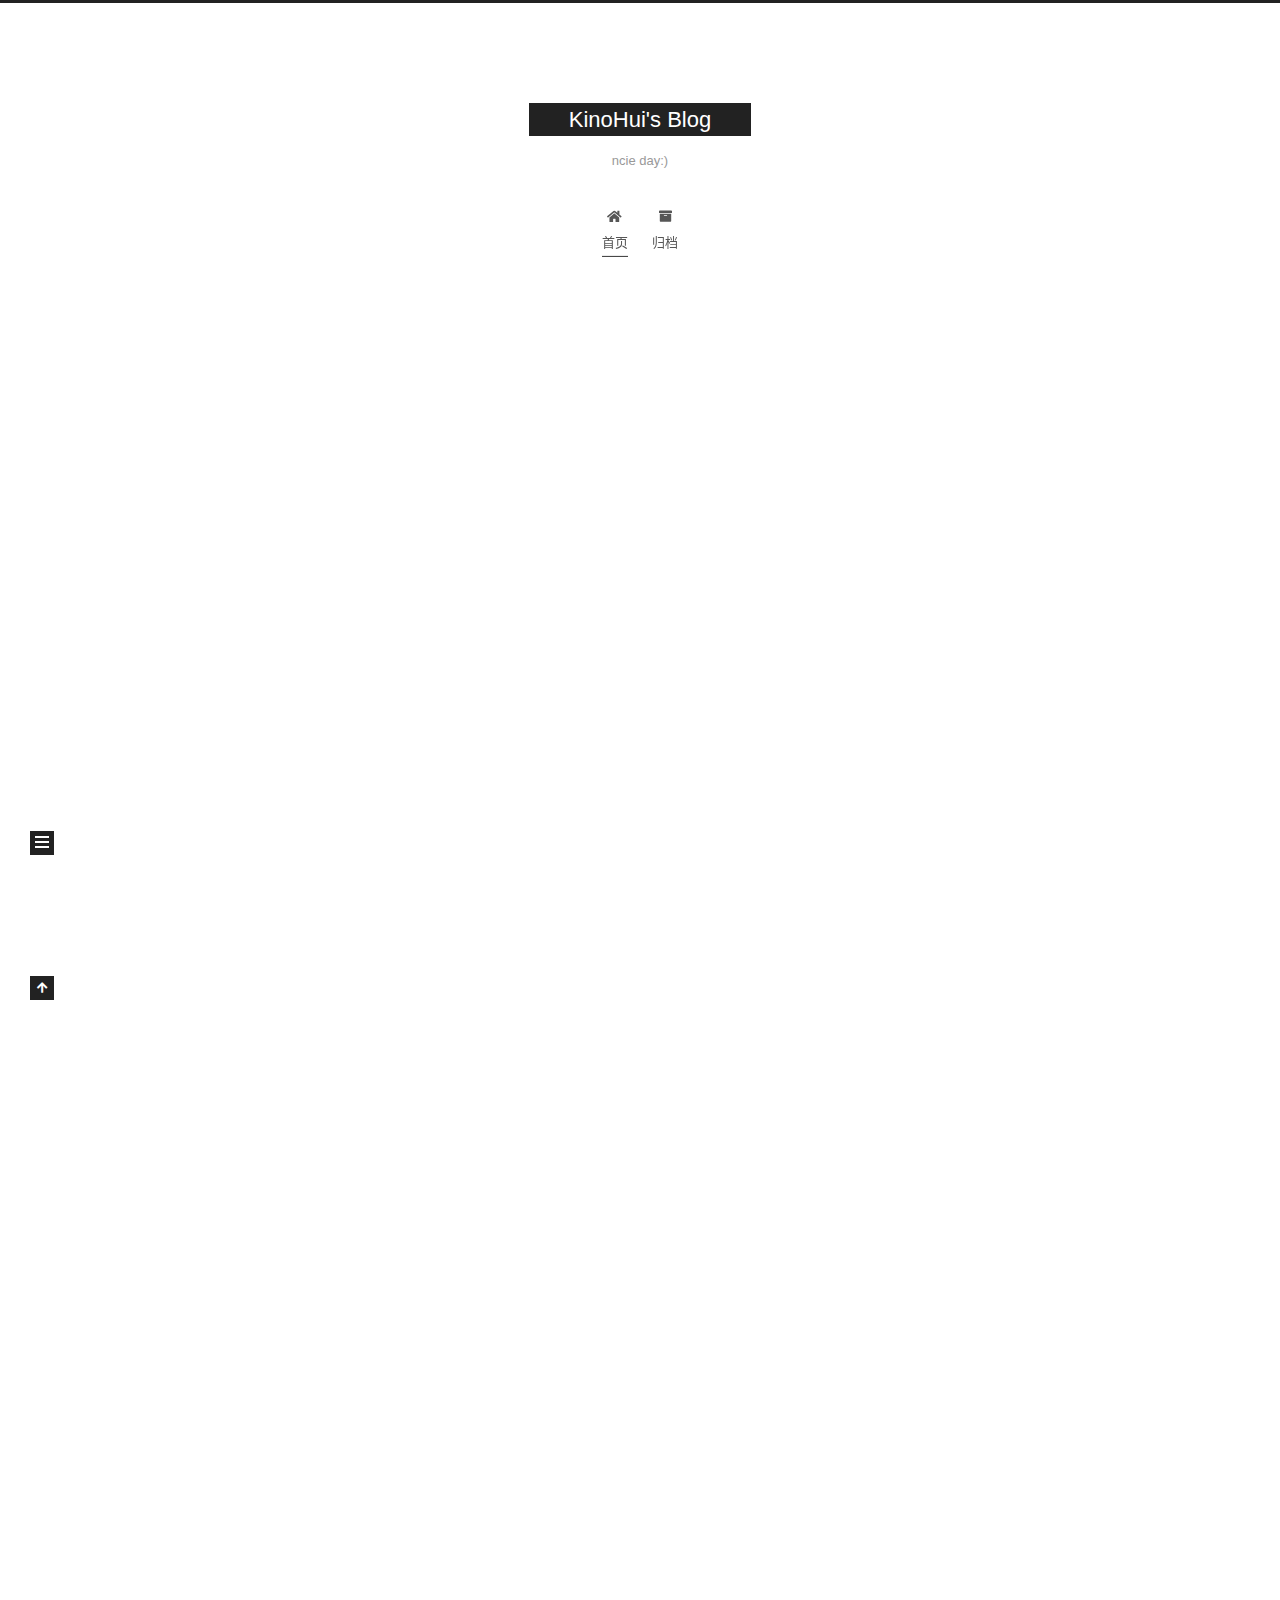
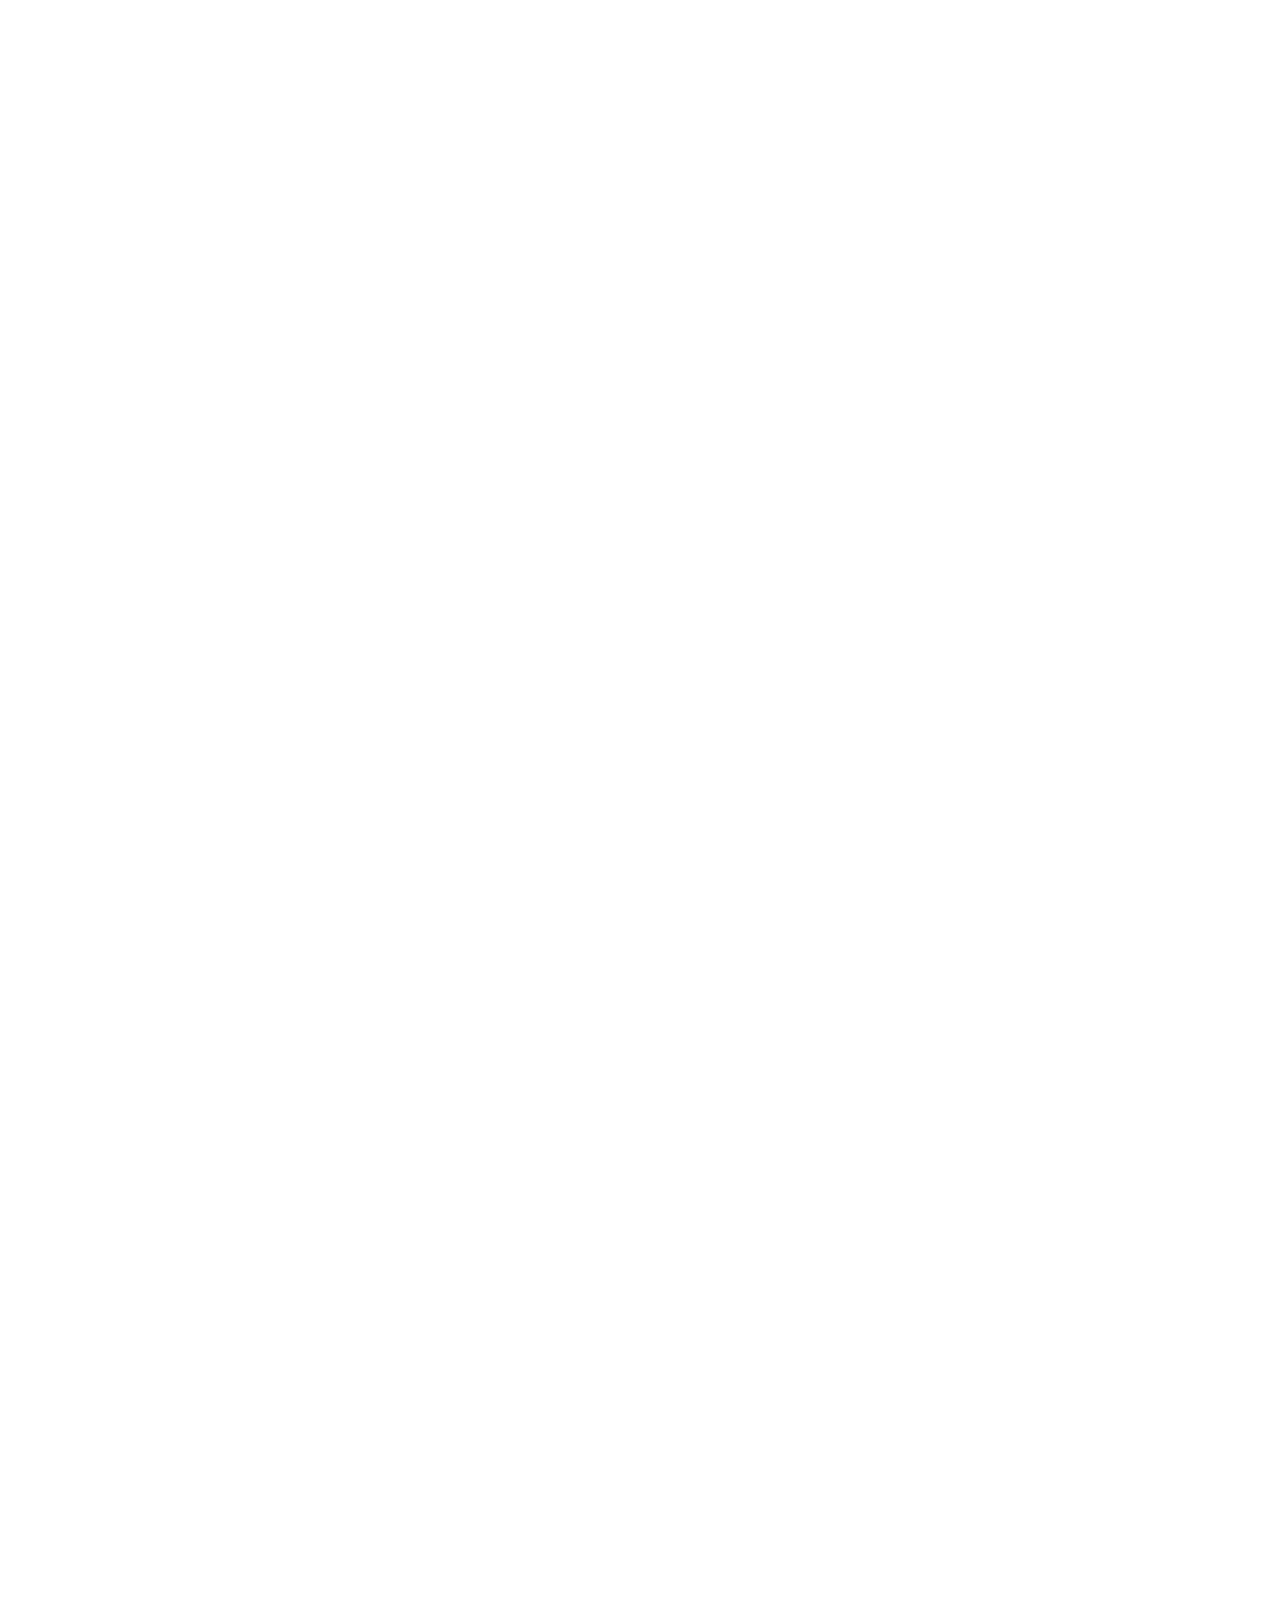
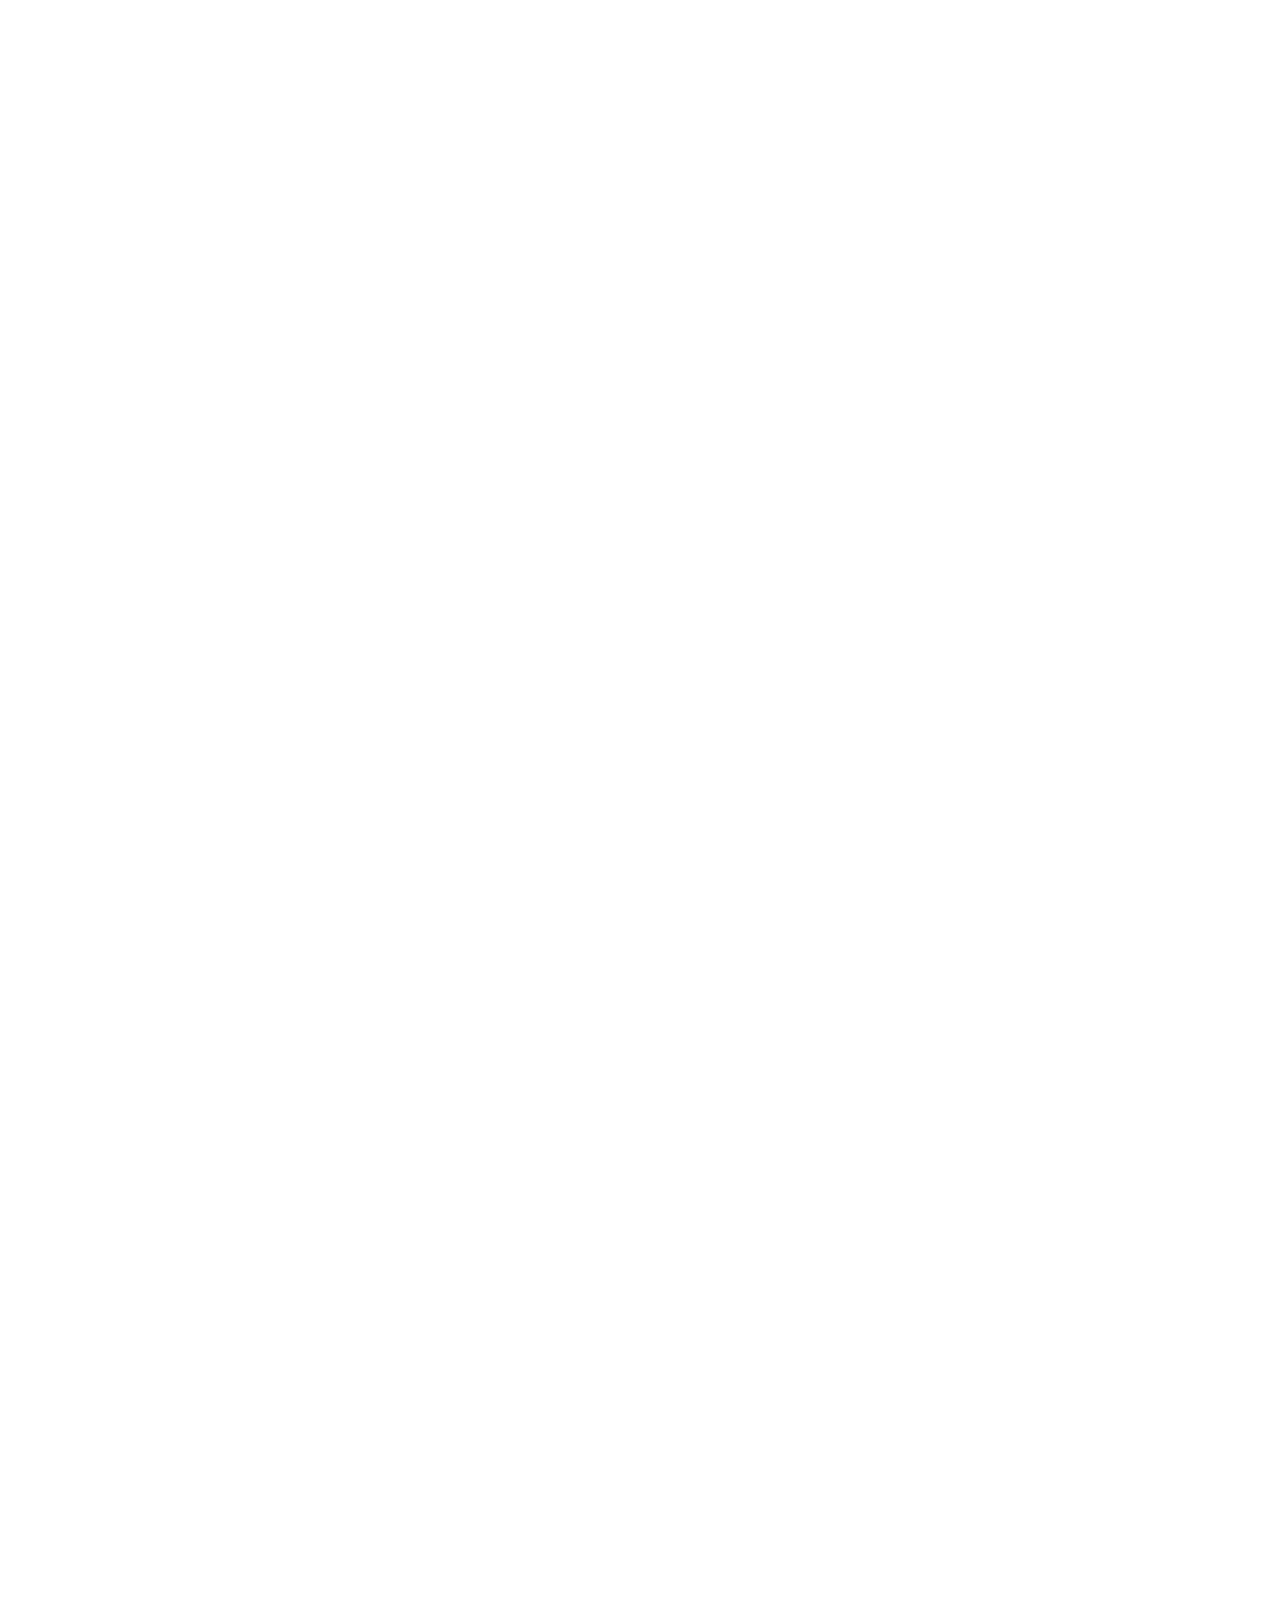
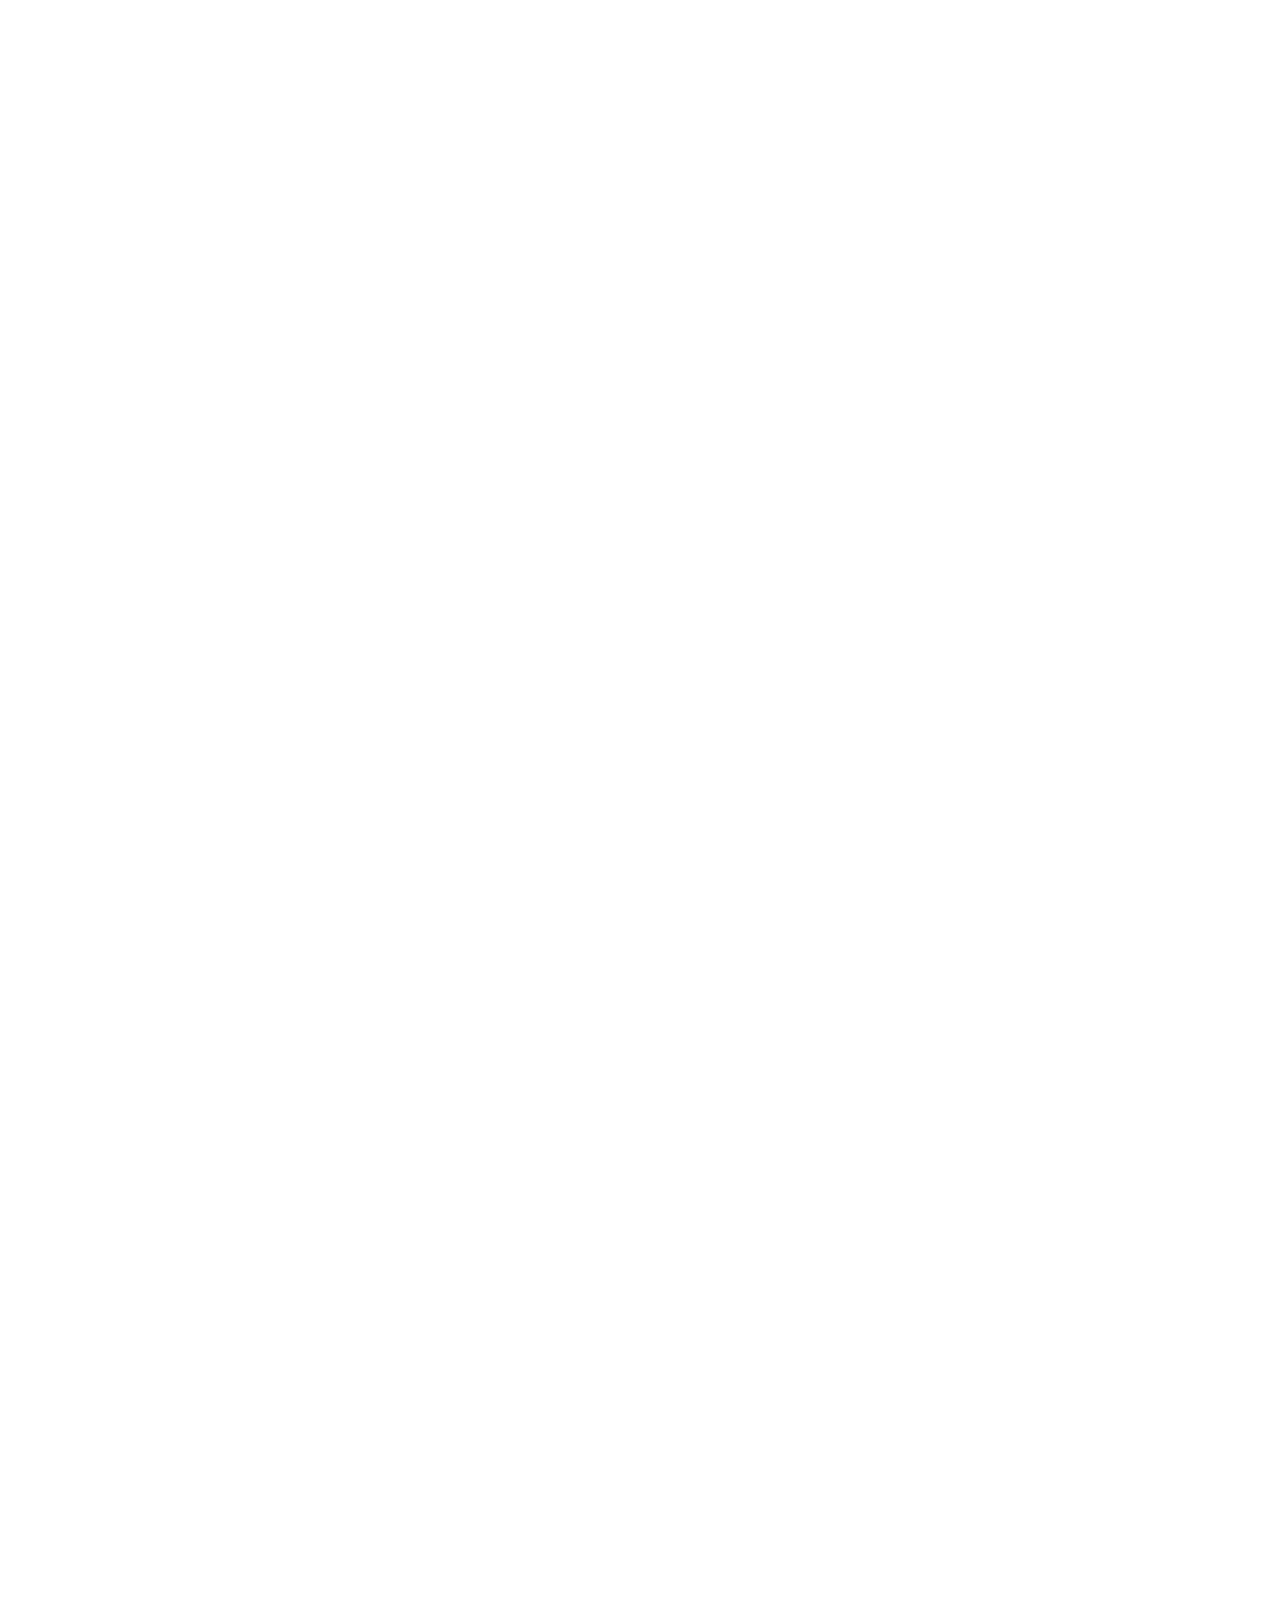
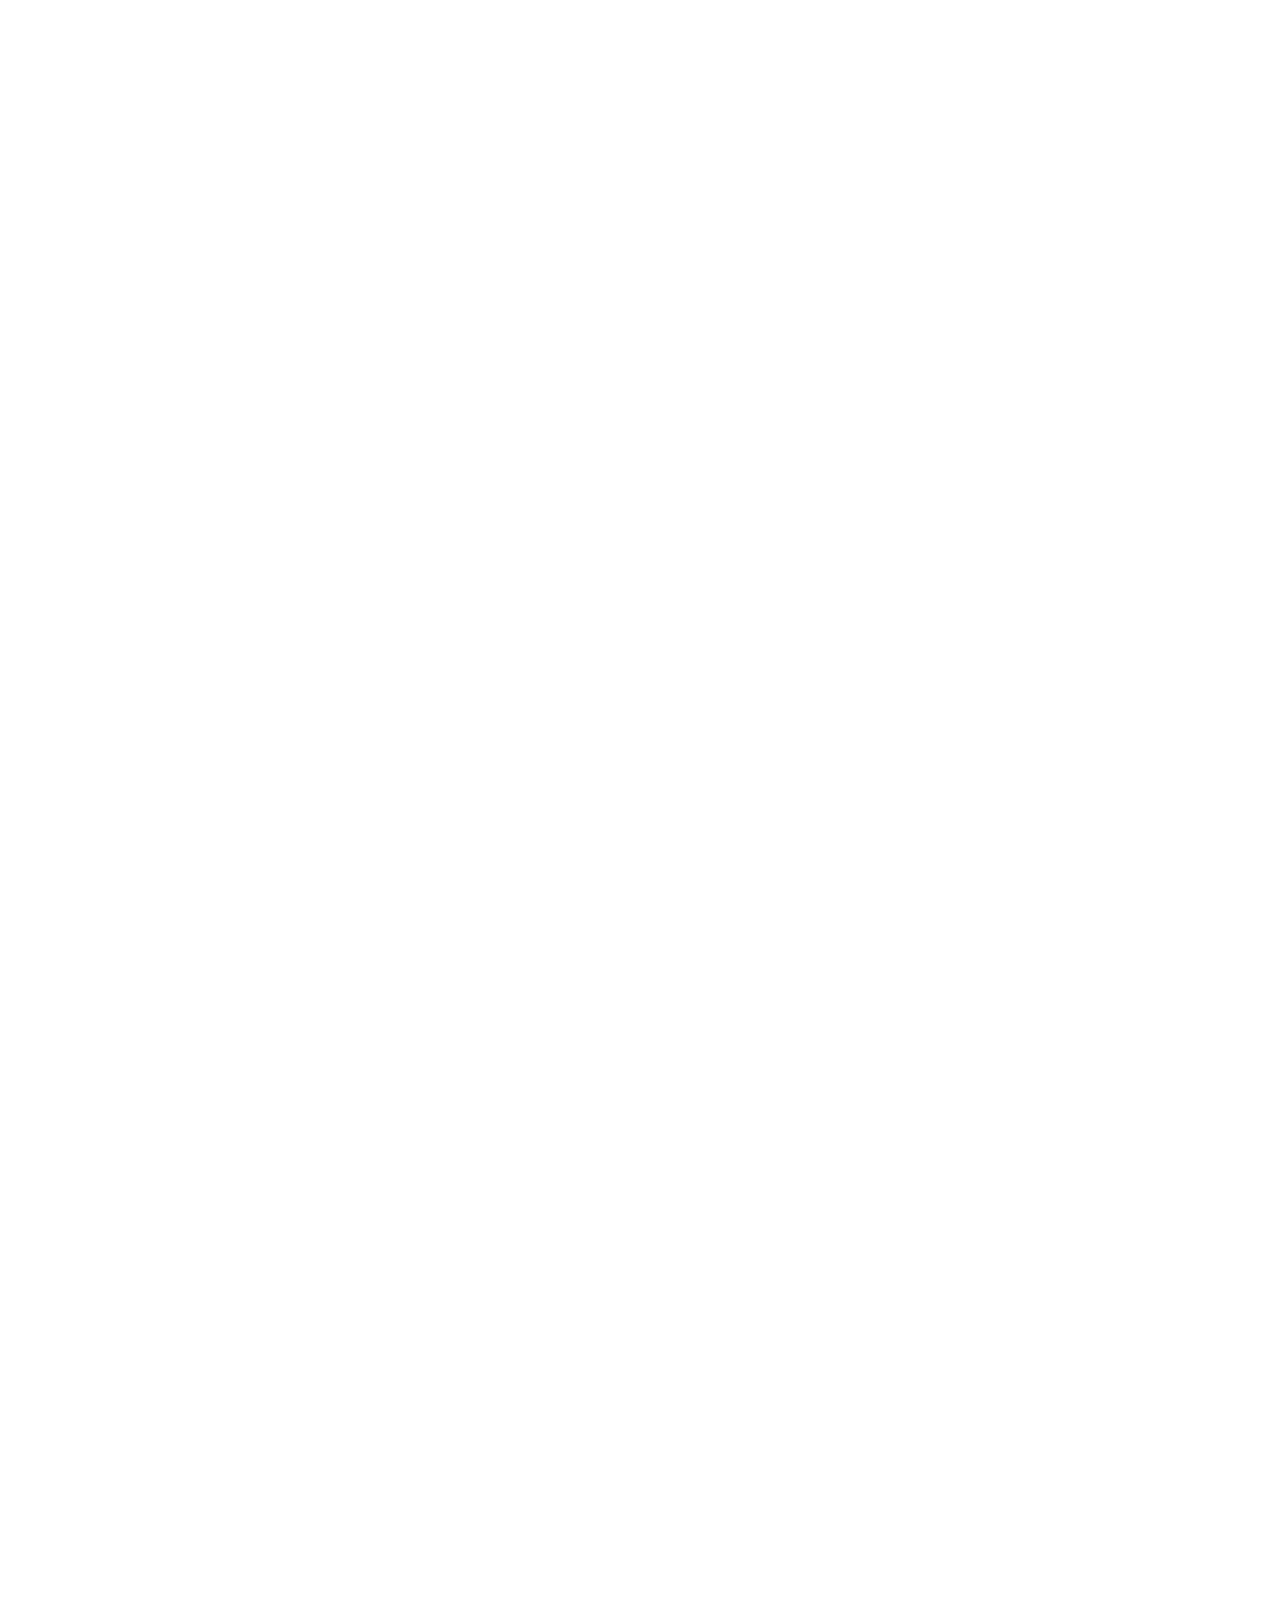
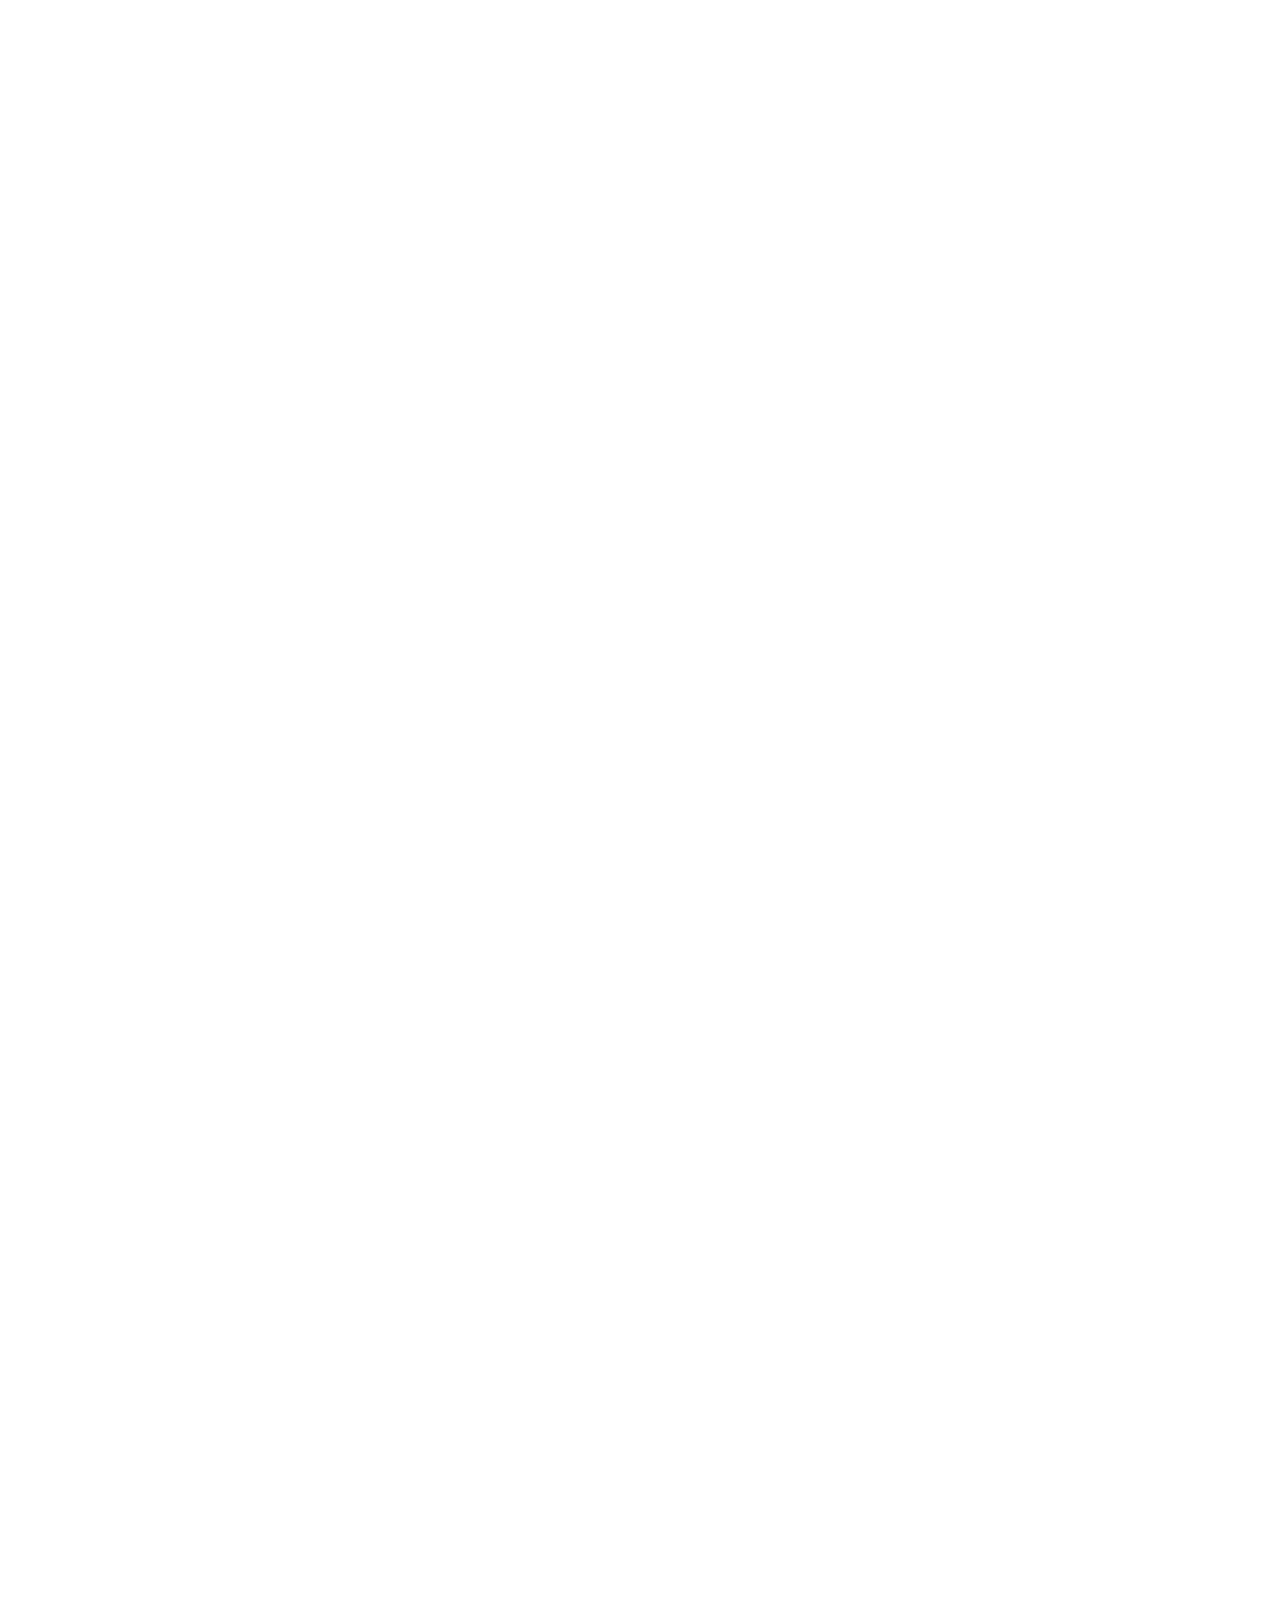
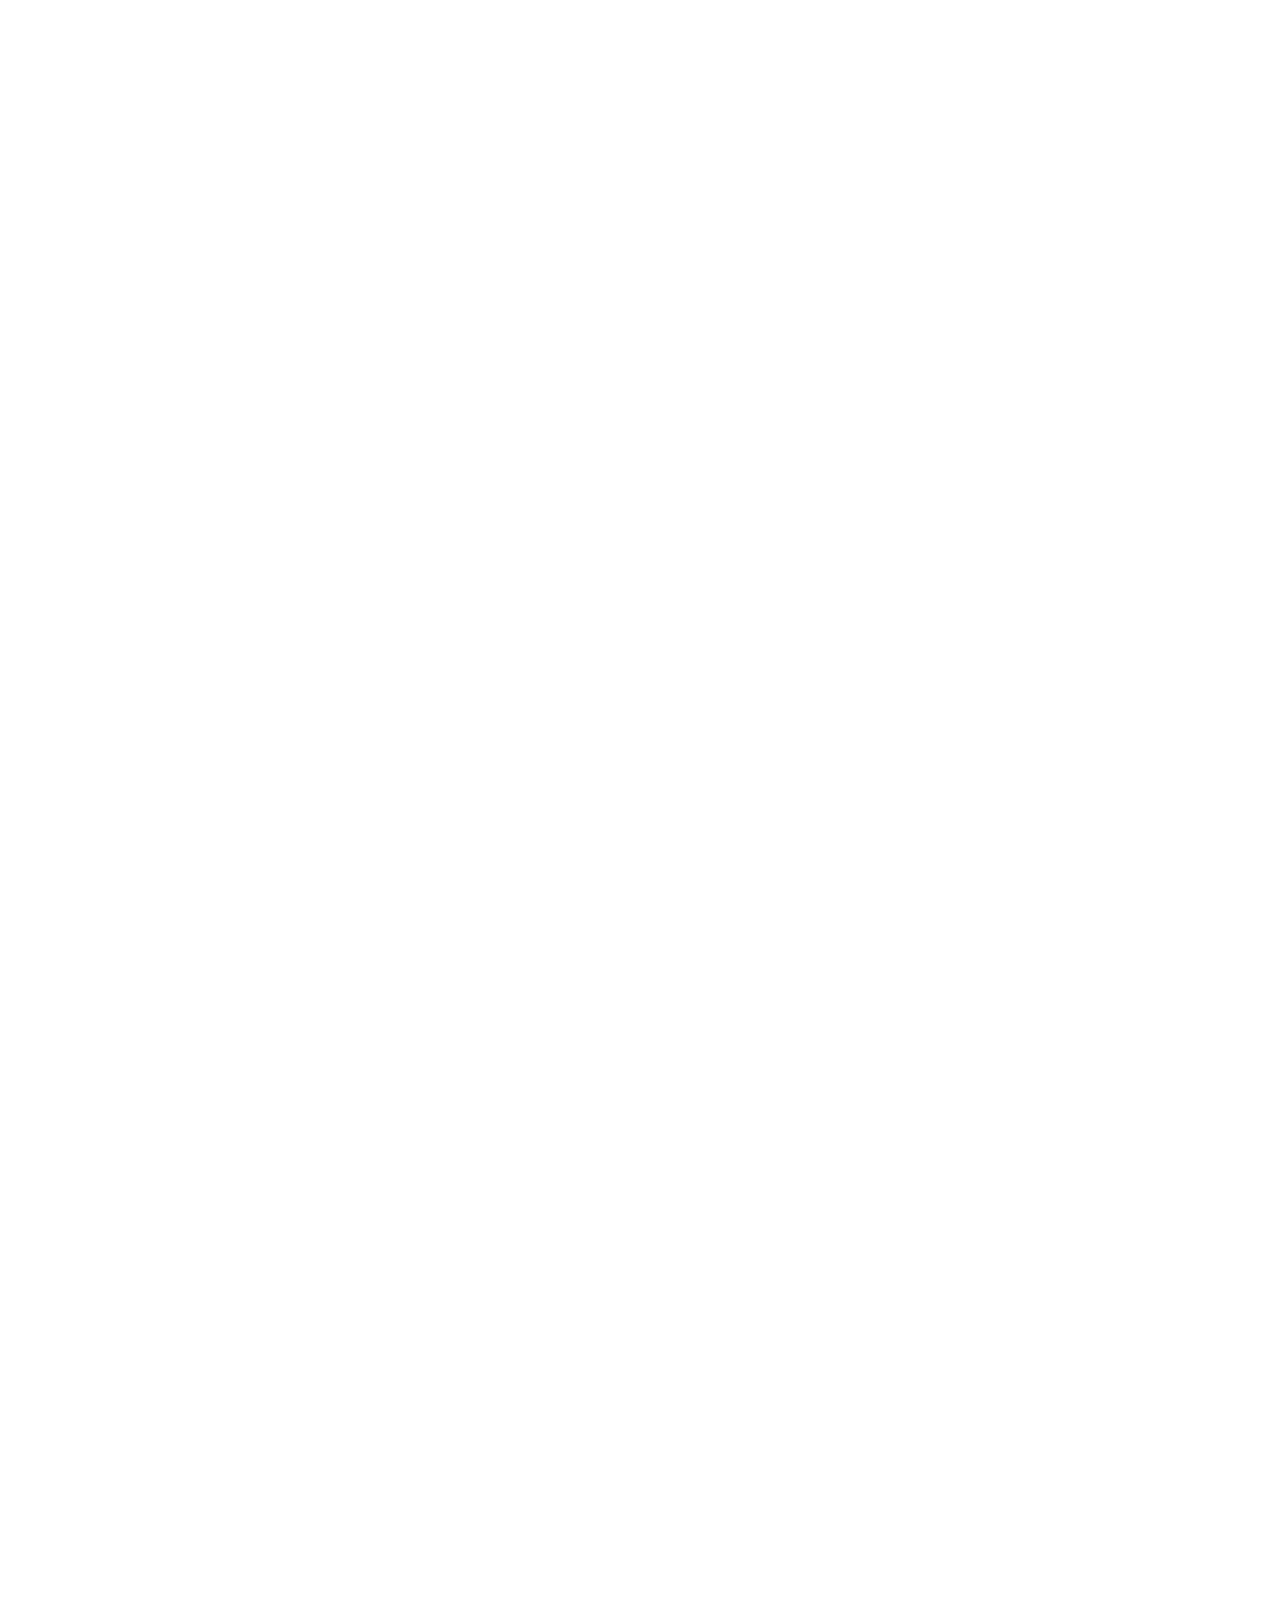
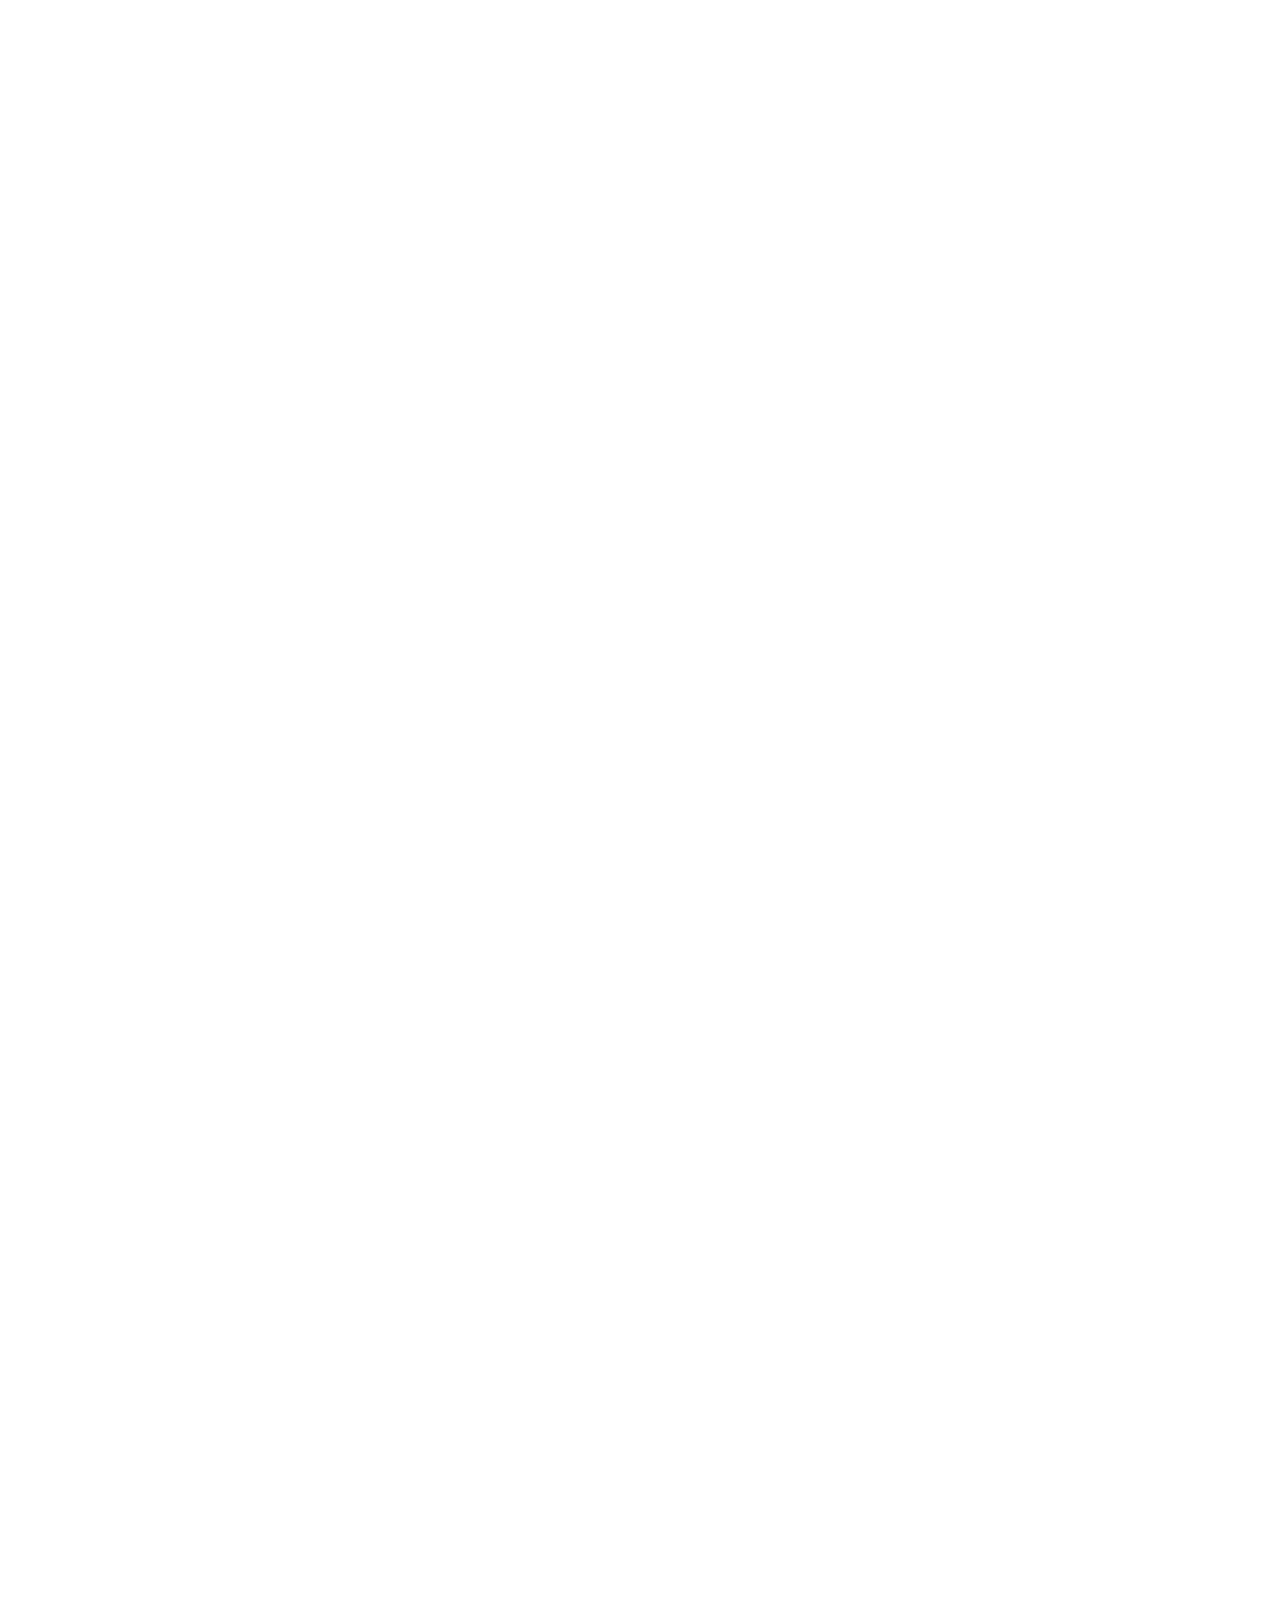
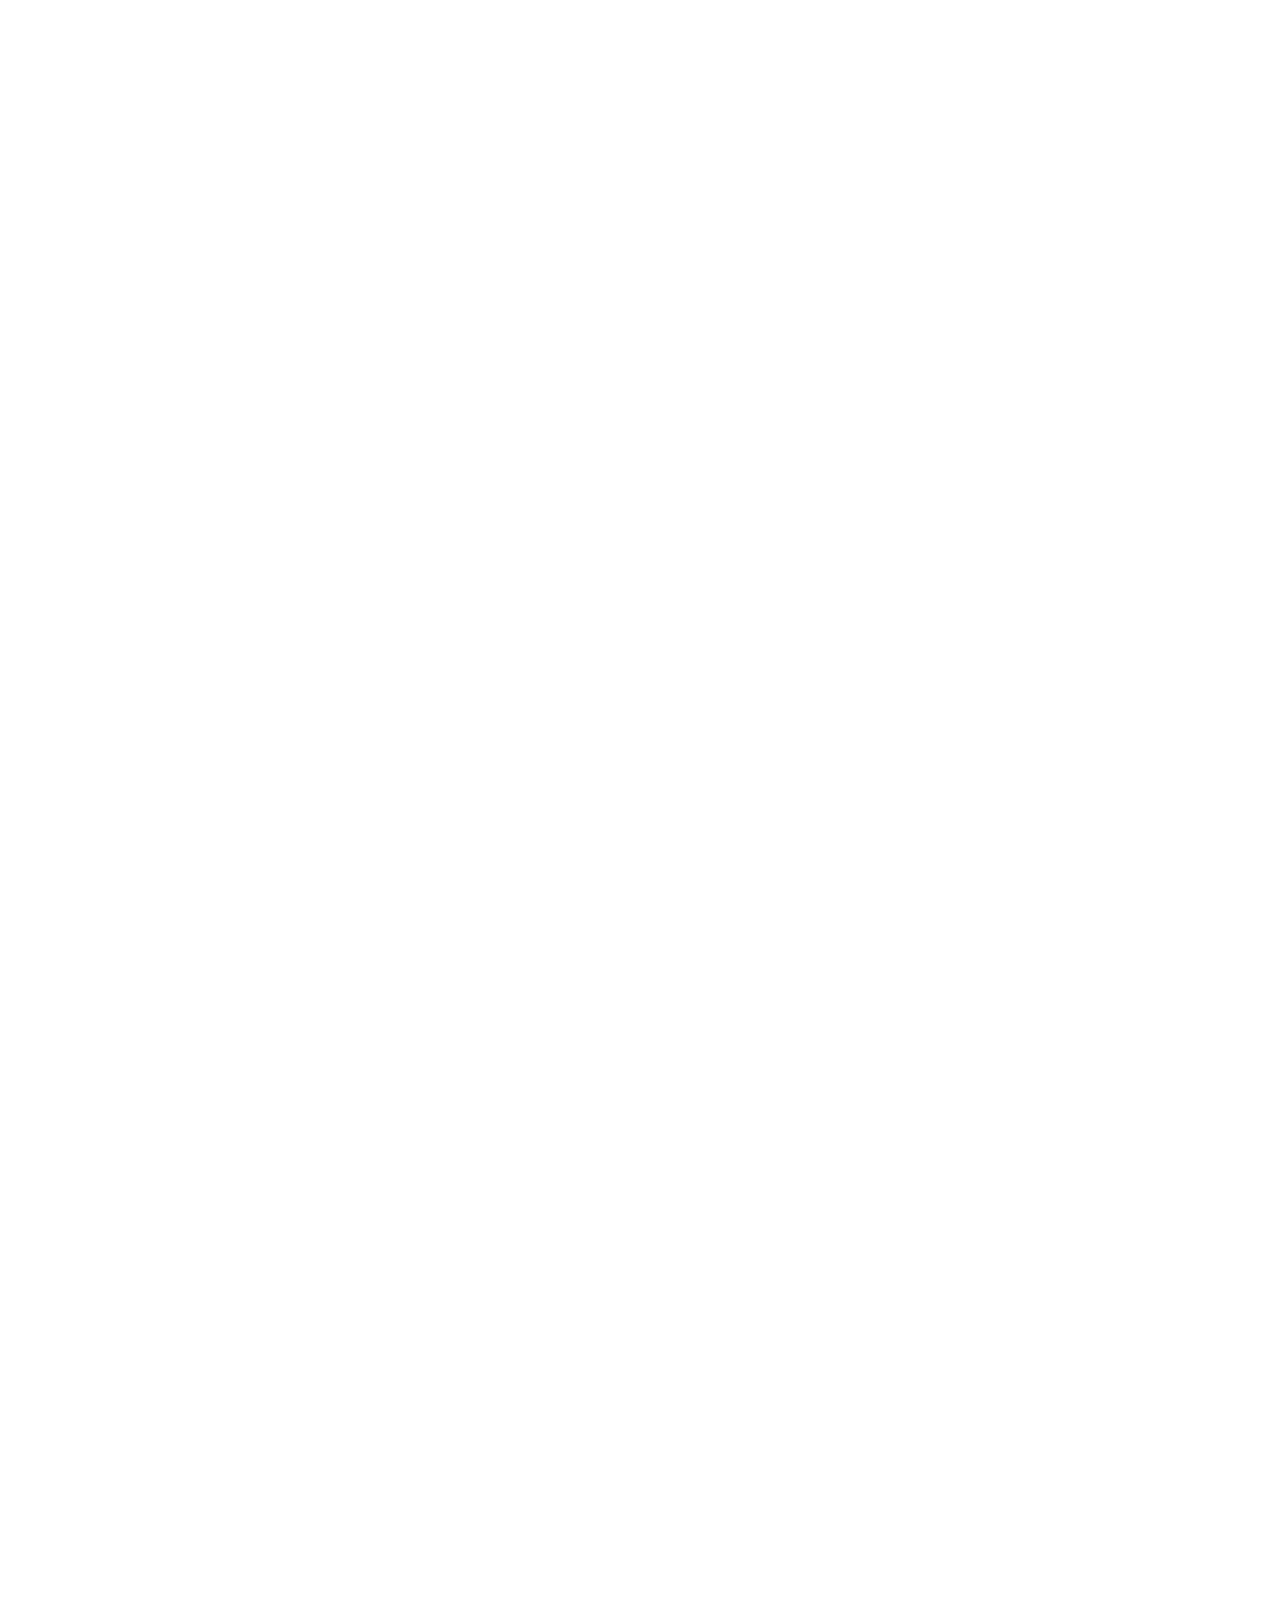
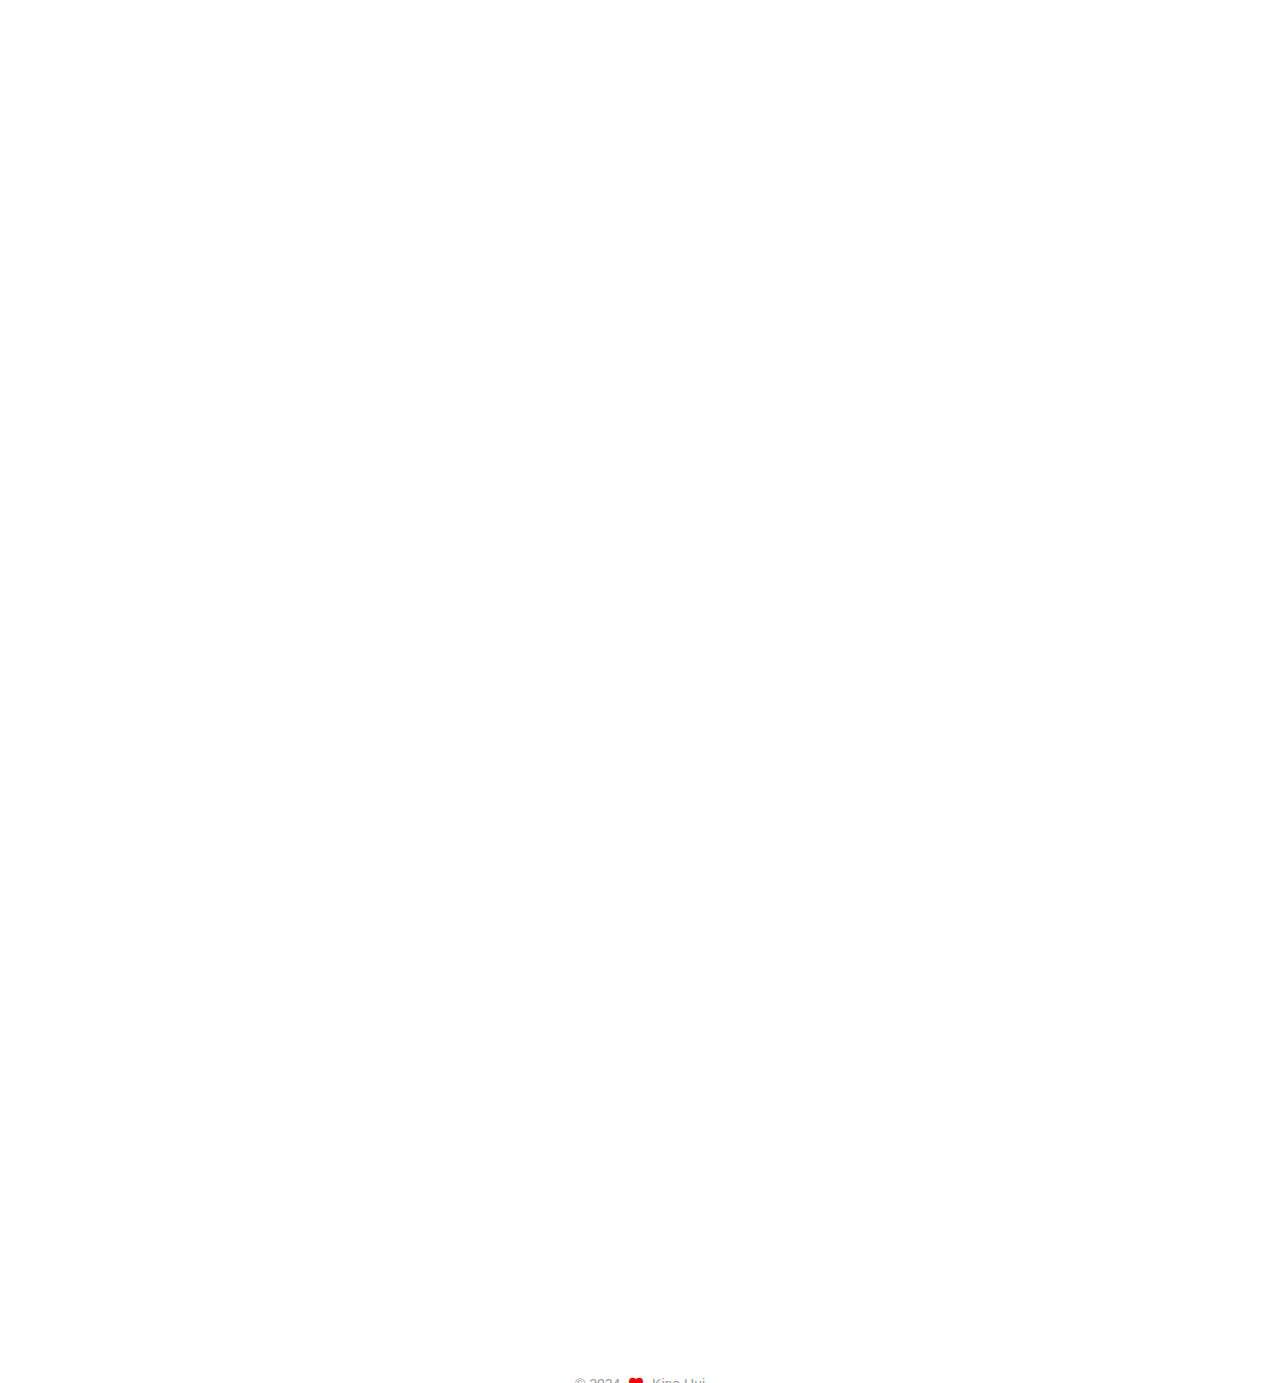
==== commit 39cdca31: "Site updated: 2024-12-17 10:57:05" ====
--- a/index.html
+++ b/index.html
@@ -172,7 +172,7 @@
               <span class="post-meta-item-text">发表于</span>
               
 
-              <time title="创建时间：2024-12-17 09:21:29 / 修改时间：09:36:43" itemprop="dateCreated datePublished" datetime="2024-12-17T09:21:29+08:00">2024-12-17</time>
+              <time title="创建时间：2024-12-17 09:21:29 / 修改时间：10:56:37" itemprop="dateCreated datePublished" datetime="2024-12-17T09:21:29+08:00">2024-12-17</time>
             </span>
 
           
@@ -408,7 +408,7 @@
   
   
   <article itemscope itemtype="http://schema.org/Article" class="post-block" lang="zh-CN">
-    <link itemprop="mainEntityOfPage" href="http://example.com/2024/12/13/blog01/">
+    <link itemprop="mainEntityOfPage" href="http://example.com/2024/12/17/%E5%88%9B%E5%BB%BAERC20%E4%BB%A3%E5%B8%81/">
 
     <span hidden itemprop="author" itemscope itemtype="http://schema.org/Person">
       <meta itemprop="image" content="/images/avatar.gif">
@@ -422,7 +422,7 @@
       <header class="post-header">
         <h2 class="post-title" itemprop="name headline">
           
-            <a href="/2024/12/13/blog01/" class="post-title-link" itemprop="url">blog01</a>
+            <a href="/2024/12/17/%E5%88%9B%E5%BB%BAERC20%E4%BB%A3%E5%B8%81/" class="post-title-link" itemprop="url">创建 ERC20 代币</a>
         </h2>
 
         <div class="post-meta">
@@ -431,16 +431,10 @@
                 <i class="far fa-calendar"></i>
               </span>
               <span class="post-meta-item-text">发表于</span>
-
-              <time title="创建时间：2024-12-13 22:34:29" itemprop="dateCreated datePublished" datetime="2024-12-13T22:34:29+08:00">2024-12-13</time>
+              
+
+              <time title="创建时间：2024-12-17 09:21:29 / 修改时间：10:54:23" itemprop="dateCreated datePublished" datetime="2024-12-17T09:21:29+08:00">2024-12-17</time>
             </span>
-              <span class="post-meta-item">
-                <span class="post-meta-item-icon">
-                  <i class="far fa-calendar-check"></i>
-                </span>
-                <span class="post-meta-item-text">更新于</span>
-                <time title="修改时间：2024-12-17 09:11:26" itemprop="dateModified" datetime="2024-12-17T09:11:26+08:00">2024-12-17</time>
-              </span>
 
           
 
@@ -453,76 +447,41 @@
     <div class="post-body" itemprop="articleBody">
 
       
-          
-      
-    </div>
-
-    
-    
-    
-      <footer class="post-footer">
-        <div class="post-eof"></div>
-      </footer>
-  </article>
-  
-  
-  
-
-      
-  
-  
-  <article itemscope itemtype="http://schema.org/Article" class="post-block" lang="zh-CN">
-    <link itemprop="mainEntityOfPage" href="http://example.com/2024/12/13/hello-world/">
-
-    <span hidden itemprop="author" itemscope itemtype="http://schema.org/Person">
-      <meta itemprop="image" content="/images/avatar.gif">
-      <meta itemprop="name" content="Kino Hui">
-      <meta itemprop="description" content="">
-    </span>
-
-    <span hidden itemprop="publisher" itemscope itemtype="http://schema.org/Organization">
-      <meta itemprop="name" content="KinoHui's Blog">
-    </span>
-      <header class="post-header">
-        <h2 class="post-title" itemprop="name headline">
-          
-            <a href="/2024/12/13/hello-world/" class="post-title-link" itemprop="url">Hello World</a>
-        </h2>
-
-        <div class="post-meta">
-            <span class="post-meta-item">
-              <span class="post-meta-item-icon">
-                <i class="far fa-calendar"></i>
-              </span>
-              <span class="post-meta-item-text">发表于</span>
-
-              <time title="创建时间：2024-12-13 11:02:20" itemprop="dateCreated datePublished" datetime="2024-12-13T11:02:20+08:00">2024-12-13</time>
-            </span>
-
-          
-
-        </div>
-      </header>
-
-    
-    
-    
-    <div class="post-body" itemprop="articleBody">
-
-      
-          <p>Welcome to <a target="_blank" rel="noopener" href="https://hexo.io/">Hexo</a>! This is your very first post. Check <a target="_blank" rel="noopener" href="https://hexo.io/docs/">documentation</a> for more info. If you get any problems when using Hexo, you can find the answer in <a target="_blank" rel="noopener" href="https://hexo.io/docs/troubleshooting.html">troubleshooting</a> or you can ask me on <a target="_blank" rel="noopener" href="https://github.com/hexojs/hexo/issues">GitHub</a>.</p>
-<h2 id="Quick-Start"><a href="#Quick-Start" class="headerlink" title="Quick Start"></a>Quick Start</h2><h3 id="Create-a-new-post"><a href="#Create-a-new-post" class="headerlink" title="Create a new post"></a>Create a new post</h3><figure class="highlight bash"><table><tr><td class="gutter"><pre><span class="line">1</span><br></pre></td><td class="code"><pre><span class="line">$ hexo new <span class="string">&quot;My New Post&quot;</span></span><br></pre></td></tr></table></figure>
-
-<p>More info: <a target="_blank" rel="noopener" href="https://hexo.io/docs/writing.html">Writing</a></p>
-<h3 id="Run-server"><a href="#Run-server" class="headerlink" title="Run server"></a>Run server</h3><figure class="highlight bash"><table><tr><td class="gutter"><pre><span class="line">1</span><br></pre></td><td class="code"><pre><span class="line">$ hexo server</span><br></pre></td></tr></table></figure>
-
-<p>More info: <a target="_blank" rel="noopener" href="https://hexo.io/docs/server.html">Server</a></p>
-<h3 id="Generate-static-files"><a href="#Generate-static-files" class="headerlink" title="Generate static files"></a>Generate static files</h3><figure class="highlight bash"><table><tr><td class="gutter"><pre><span class="line">1</span><br></pre></td><td class="code"><pre><span class="line">$ hexo generate</span><br></pre></td></tr></table></figure>
-
-<p>More info: <a target="_blank" rel="noopener" href="https://hexo.io/docs/generating.html">Generating</a></p>
-<h3 id="Deploy-to-remote-sites"><a href="#Deploy-to-remote-sites" class="headerlink" title="Deploy to remote sites"></a>Deploy to remote sites</h3><figure class="highlight bash"><table><tr><td class="gutter"><pre><span class="line">1</span><br></pre></td><td class="code"><pre><span class="line">$ hexo deploy</span><br></pre></td></tr></table></figure>
-
-<p>More info: <a target="_blank" rel="noopener" href="https://hexo.io/docs/one-command-deployment.html">Deployment</a></p>
+          <h1 id="如何创建-ERC20-代币"><a href="#如何创建-ERC20-代币" class="headerlink" title="如何创建 ERC20 代币"></a>如何创建 ERC20 代币</h1><p>在本篇文章中，我们将探讨如何使用 OpenZeppelin 创建一个新的 ERC20 代币。以下是实现这一目标的主要步骤：</p>
+<h2 id="1-创建合约文件"><a href="#1-创建合约文件" class="headerlink" title="1. 创建合约文件"></a>1. 创建合约文件</h2><p>首先，在 <code>src</code> 目录下创建一个名为 <code>OurToken.sol</code> 的新文件。这将是我们定义代币逻辑的地方。</p>
+<h2 id="2-安装-OpenZeppelin-库"><a href="#2-安装-OpenZeppelin-库" class="headerlink" title="2. 安装 OpenZeppelin 库"></a>2. 安装 OpenZeppelin 库</h2><p>使用以下命令安装 OpenZeppelin 库：</p>
+<figure class="highlight bash"><table><tr><td class="gutter"><pre><span class="line">1</span><br></pre></td><td class="code"><pre><span class="line">forge install OpenZeppelin/openzeppelin-contracts@v5.0.2 --no-commit</span><br></pre></td></tr></table></figure>
+
+<p>此命令将确保我们有最新的 OpenZeppelin 合约以便在我们的代币合约中使用。</p>
+<h2 id="3-配置-remapping"><a href="#3-配置-remapping" class="headerlink" title="3. 配置 remapping"></a>3. 配置 remapping</h2><p>为了方便导入 OpenZeppelin 合约，我们需要在 <code>foundry.toml</code> 文件中添加 remapping 配置。在文件中添加以下内容：</p>
+<figure class="highlight toml"><table><tr><td class="gutter"><pre><span class="line">1</span><br></pre></td><td class="code"><pre><span class="line"><span class="attr">remappings</span> = [<span class="string">&quot;@openzeppelin=lib/openzeppelin-contracts&quot;</span>]</span><br></pre></td></tr></table></figure>
+
+<h2 id="4-导入并继承-ERC20-合约"><a href="#4-导入并继承-ERC20-合约" class="headerlink" title="4. 导入并继承 ERC20 合约"></a>4. 导入并继承 ERC20 合约</h2><p>接下来，在 <code>OurToken.sol</code> 文件中导入 OpenZeppelin 的 ERC20 合约，并通过继承来实现我们的代币合约。以下是合约的基本结构：</p>
+<figure class="highlight plaintext"><table><tr><td class="gutter"><pre><span class="line">1</span><br><span class="line">2</span><br><span class="line">3</span><br><span class="line">4</span><br><span class="line">5</span><br><span class="line">6</span><br><span class="line">7</span><br><span class="line">8</span><br><span class="line">9</span><br><span class="line">10</span><br></pre></td><td class="code"><pre><span class="line">// SPDX-License-Identifier: MIT</span><br><span class="line">pragma solidity ^0.8.18;</span><br><span class="line"></span><br><span class="line">import &quot;@openzeppelin/contracts/token/ERC20/ERC20.sol&quot;;</span><br><span class="line"></span><br><span class="line">contract OurToken is ERC20 &#123;</span><br><span class="line">    constructor(uint256 initialSupply) ERC20(&quot;OurToken&quot;, &quot;OT&quot;) &#123;</span><br><span class="line">        _mint(msg.sender, initialSupply);</span><br><span class="line">    &#125;</span><br><span class="line">&#125;</span><br></pre></td></tr></table></figure>
+
+<p>如上所示，我们的合约继承自 <code>ERC20</code>，并在构造函数中设置代币的名称和符号，同时将初始供应量铸造给合约的部署者（<code>msg.sender</code>）。</p>
+<h2 id="5-定义构造函数"><a href="#5-定义构造函数" class="headerlink" title="5. 定义构造函数"></a>5. 定义构造函数</h2><p>在合约中定义构造函数，确保代币的名称和符号正确设置，并将初始供应量铸造给合约部署者。</p>
+<h2 id="6-运行检查"><a href="#6-运行检查" class="headerlink" title="6. 运行检查"></a>6. 运行检查</h2><p>最后，使用以下命令进行构建，确保合约正常工作：</p>
+<figure class="highlight bash"><table><tr><td class="gutter"><pre><span class="line">1</span><br></pre></td><td class="code"><pre><span class="line">forge build</span><br></pre></td></tr></table></figure>
+
+<p>在此过程中，你还可以考虑使用 Solmate 库作为 OpenZeppelin 的替代方案，以满足你的特定需求。</p>
+<hr>
+<h2 id="补充：Allowance-和-Approve"><a href="#补充：Allowance-和-Approve" class="headerlink" title="补充：Allowance 和 Approve"></a>补充：Allowance 和 Approve</h2><p>在 ERC20 代币中，授权功能及其相关函数是代币操作的重要组成部分。下面我们将介绍 <code>allowance</code>、<code>approve</code>、<code>transferFrom</code> 和 <code>_approve</code> 等函数，以及 OpenZeppelin 实现中用于增强安全性的 <code>increaseAllowance</code> 和 <code>decreaseAllowance</code> 函数。</p>
+<h3 id="1-allowance-函数"><a href="#1-allowance-函数" class="headerlink" title="1. allowance 函数"></a>1. <code>allowance</code> 函数</h3><p><code>allowance</code> 函数允许任何人查看某个地址对另一个地址的代币授权额度。它返回指定所有者（<code>owner</code>）授权给指定使用者（<code>spender</code>）的代币数量。</p>
+<h3 id="2-approve-函数"><a href="#2-approve-函数" class="headerlink" title="2. approve 函数"></a>2. <code>approve</code> 函数</h3><p><code>approve</code> 函数用于创建或更新授权额度，允许 <code>spender</code> 在未来可以花费 <code>msg.sender</code> 的代币。该函数调用内部函数 <code>_approve</code> 来执行实际的授权操作。如果成功，返回 <code>true</code>；否则，交易会被回滚。</p>
+<h3 id="3-transferFrom-函数"><a href="#3-transferFrom-函数" class="headerlink" title="3. transferFrom 函数"></a>3. <code>transferFrom</code> 函数</h3><p><code>transferFrom</code> 函数允许 <code>spender</code> 使用授权额度从 <code>sender</code> 向 <code>recipient</code> 转移代币。此函数执行两项操作：转移代币并减少相应的授权额度。如果授权额度不足或其他条件不满足，交易会被回滚。</p>
+<h3 id="4-安全性考虑"><a href="#4-安全性考虑" class="headerlink" title="4. 安全性考虑"></a>4. 安全性考虑</h3><p>在设计这些函数时，OpenZeppelin 实现了额外的安全功能，以减少常见的安全漏洞。例如，使用内部函数（如 <code>_approve</code>）集中处理状态变化，减少潜在的安全风险。在 <code>transferFrom</code> 函数中使用 <code>sub</code> 方法计算新的授权额度，并检查结果是否为负数，如果是负数则回滚交易。</p>
+<p>通过这些函数，ERC20 代币实现了授权机制，使得第三方可以在获得授权的情况下，代表代币所有者进行转账操作。</p>
+<h2 id="背景知识"><a href="#背景知识" class="headerlink" title="背景知识"></a>背景知识</h2><p>在 Solidity 中，当你想从用户的账户中转移 ERC20 代币到另一个合约地址时，需要经过两步操作：</p>
+<h3 id="1-授权操作-Approve"><a href="#1-授权操作-Approve" class="headerlink" title="1. 授权操作 (Approve)"></a>1. 授权操作 (Approve)</h3><p>用户首先需要通过 <code>approve</code> 函数授权某个合约可以代表用户支配一定数量的代币。以下是示例代码：</p>
+<figure class="highlight plaintext"><table><tr><td class="gutter"><pre><span class="line">1</span><br></pre></td><td class="code"><pre><span class="line">ERC20Mock(weth).approve(address(dsce), AMOUNT_COLLATERAL);</span><br></pre></td></tr></table></figure>
+
+<p>这行代码的意思是，用户授权 <code>dsce</code> 合约可以支配 <code>AMOUNT_COLLATERAL</code> 数量的 <code>weth</code> 代币。</p>
+<h3 id="2-转移操作-TransferFrom"><a href="#2-转移操作-TransferFrom" class="headerlink" title="2. 转移操作 (TransferFrom)"></a>2. 转移操作 (TransferFrom)</h3><p>授权完成后，<code>dsce</code> 合约可以通过 <code>transferFrom</code> 方法从用户的账户中将代币转移到合约本身。这个步骤通常发生在 <code>dsce.depositCollateral()</code> 函数中。</p>
+<h3 id="为什么需要-approve？"><a href="#为什么需要-approve？" class="headerlink" title="为什么需要 approve？"></a>为什么需要 <code>approve</code>？</h3><p>在 ERC20 标准中，用户的代币不会自动被合约转移。为了确保用户的代币安全，合约需要经过用户的明确授权才能从用户的账户中转移代币。因此，<code>approve</code> 函数是一个安全措施，允许用户在必要时授权合约，并可以限制授权的代币数量。</p>
+<p>在代码中，调用 <code>dsce.depositCollateral(weth, AMOUNT_COLLATERAL)</code> 可能会触发 <code>ERC20.transferFrom()</code> 函数，从用户的账户中提取 <code>AMOUNT_COLLATERAL</code> 数量的 <code>weth</code> 代币。为了使这一转移操作生效，用户必须先调用 <code>approve</code>，否则 <code>dsce</code> 合约将无法合法地从用户的账户中提取代币。</p>
+<h2 id="总结"><a href="#总结" class="headerlink" title="总结"></a>总结</h2><p>在执行 <code>dsce.depositCollateral(weth, AMOUNT_COLLATERAL);</code> 之前调用 <code>ERC20Mock(weth).approve(address(dsce), AMOUNT_COLLATERAL);</code> 是必要的，因为 ERC20 标准要求用户必须先授权合约才能从其账户中转移代币。即使调用了 <code>depositCollateral</code>，如果没有调用 <code>approve</code>，合约也无法从用户的账户中获取代币，导致操作失败。</p>
+<p>通过本文，你应该对如何创建 ERC20 代币、使用 OpenZeppelin 库以及授权和转移代币的相关操作有了更深入的理解。希望你在构建自己的智能合约时，这些知识能对你有所帮助！</p>
 
       
     </div>
@@ -604,7 +563,7 @@
       <div class="site-state-item site-state-posts">
           <a href="/archives/">
         
-          <span class="site-state-item-count">3</span>
+          <span class="site-state-item-count">2</span>
           <span class="site-state-item-name">日志</span>
         </a>
       </div>
--- a/css/main.css
+++ b/css/main.css
@@ -1168,7 +1168,7 @@
 }
 .links-of-author a::before,
 .links-of-author span.exturl::before {
-  background: #ff98ff;
+  background: #0ee86c;
   border-radius: 50%;
   content: ' ';
   display: inline-block;
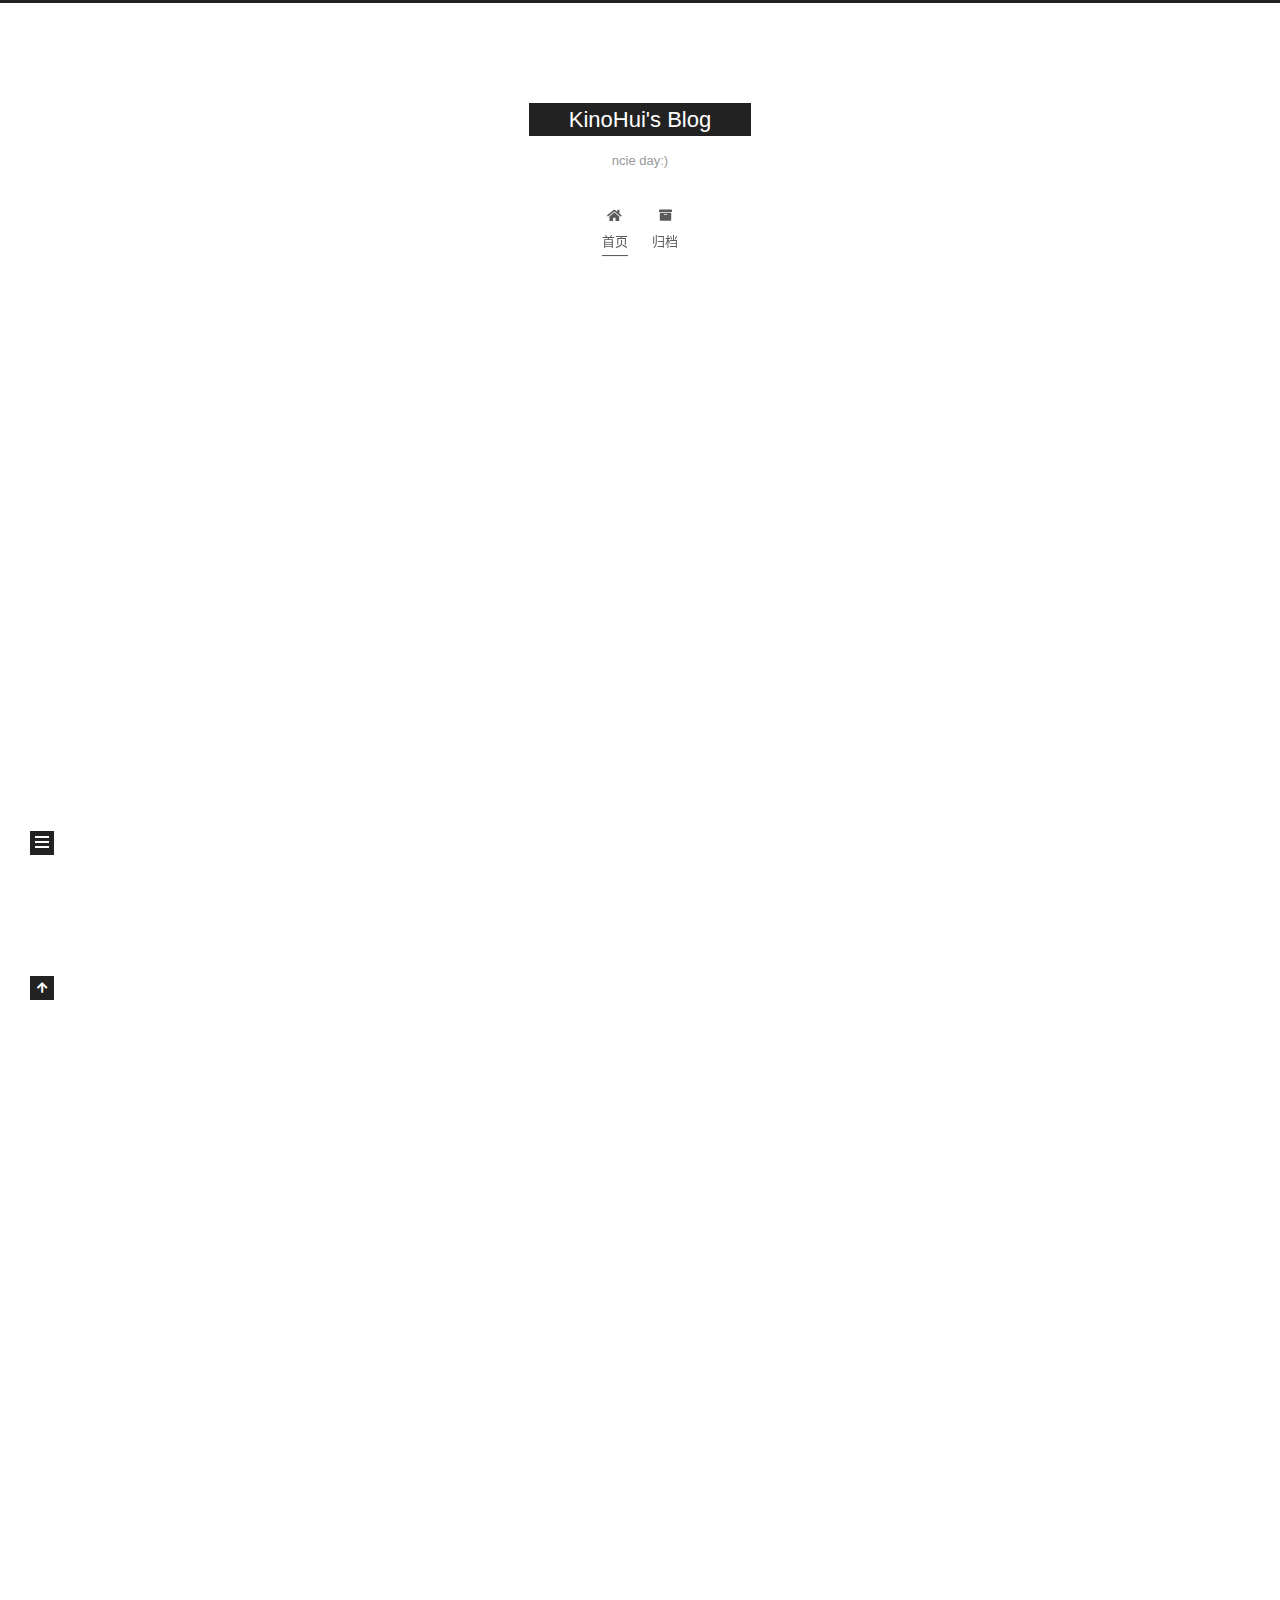
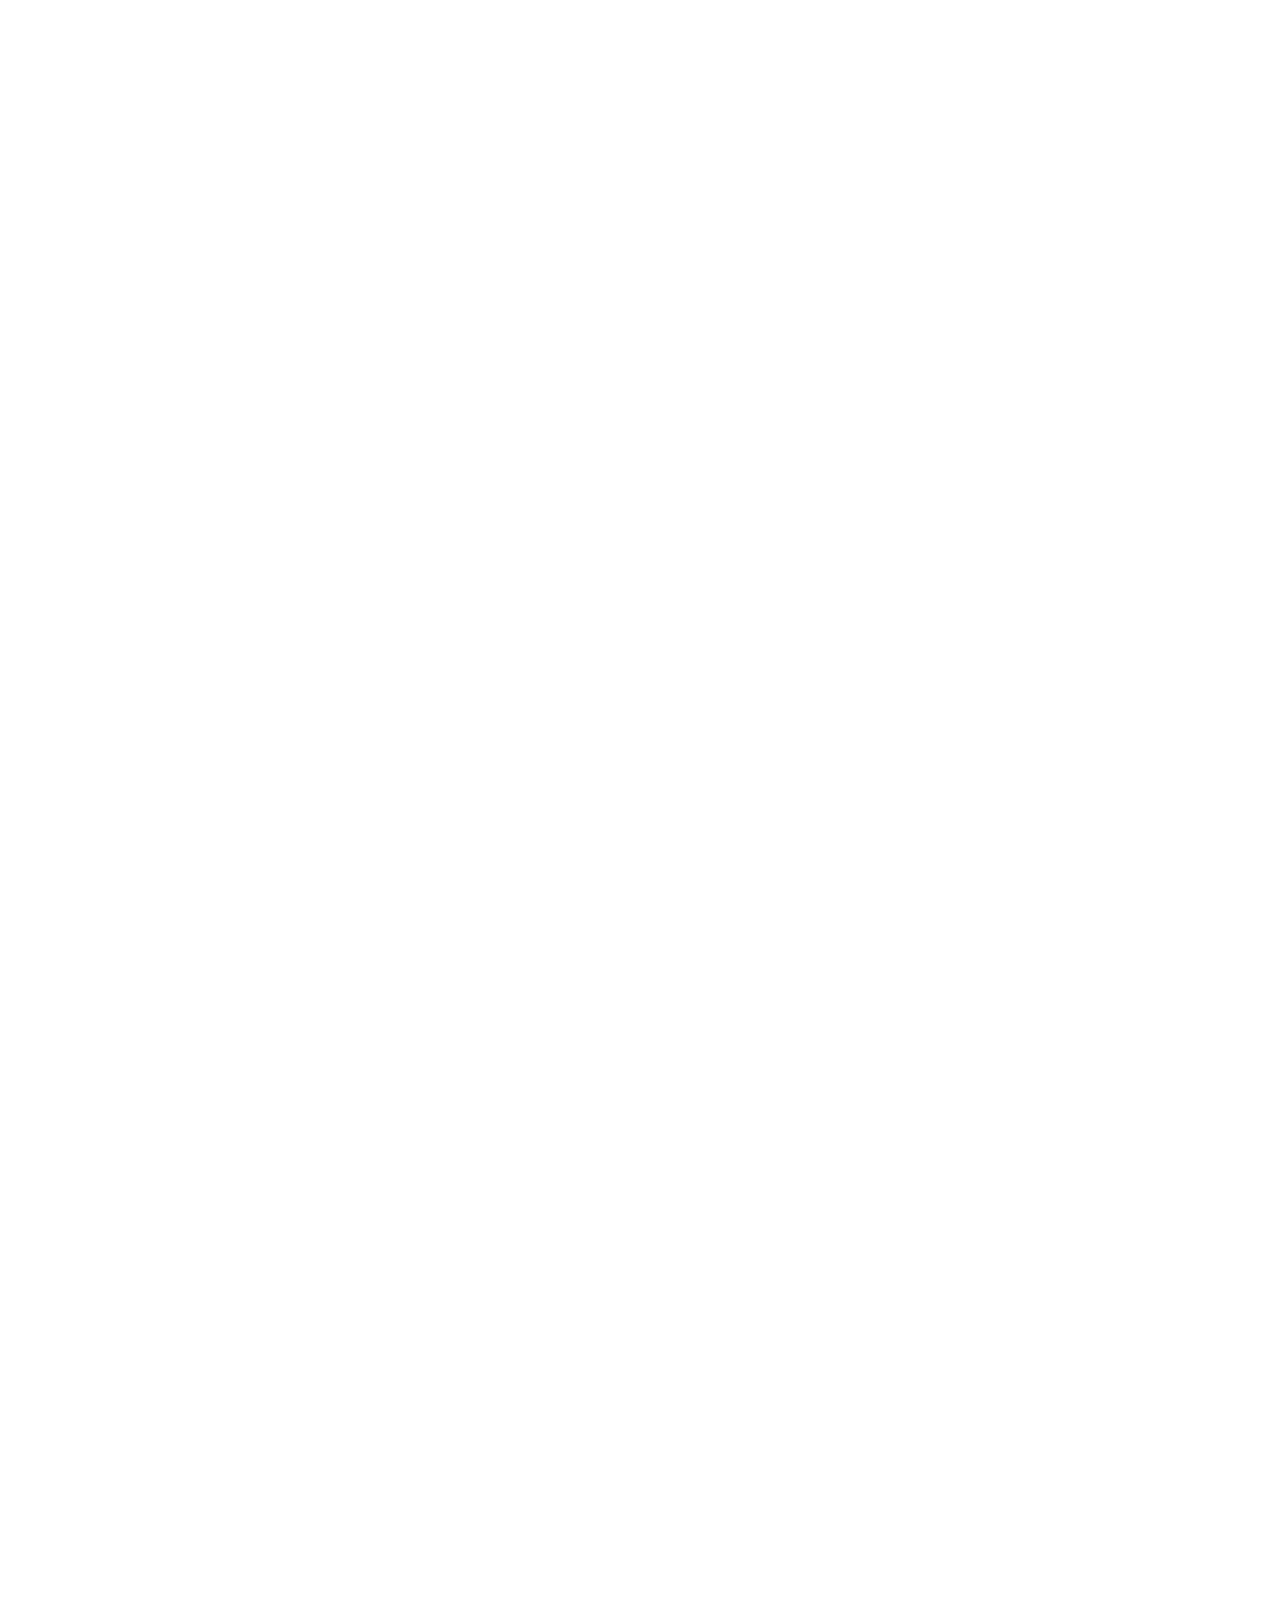
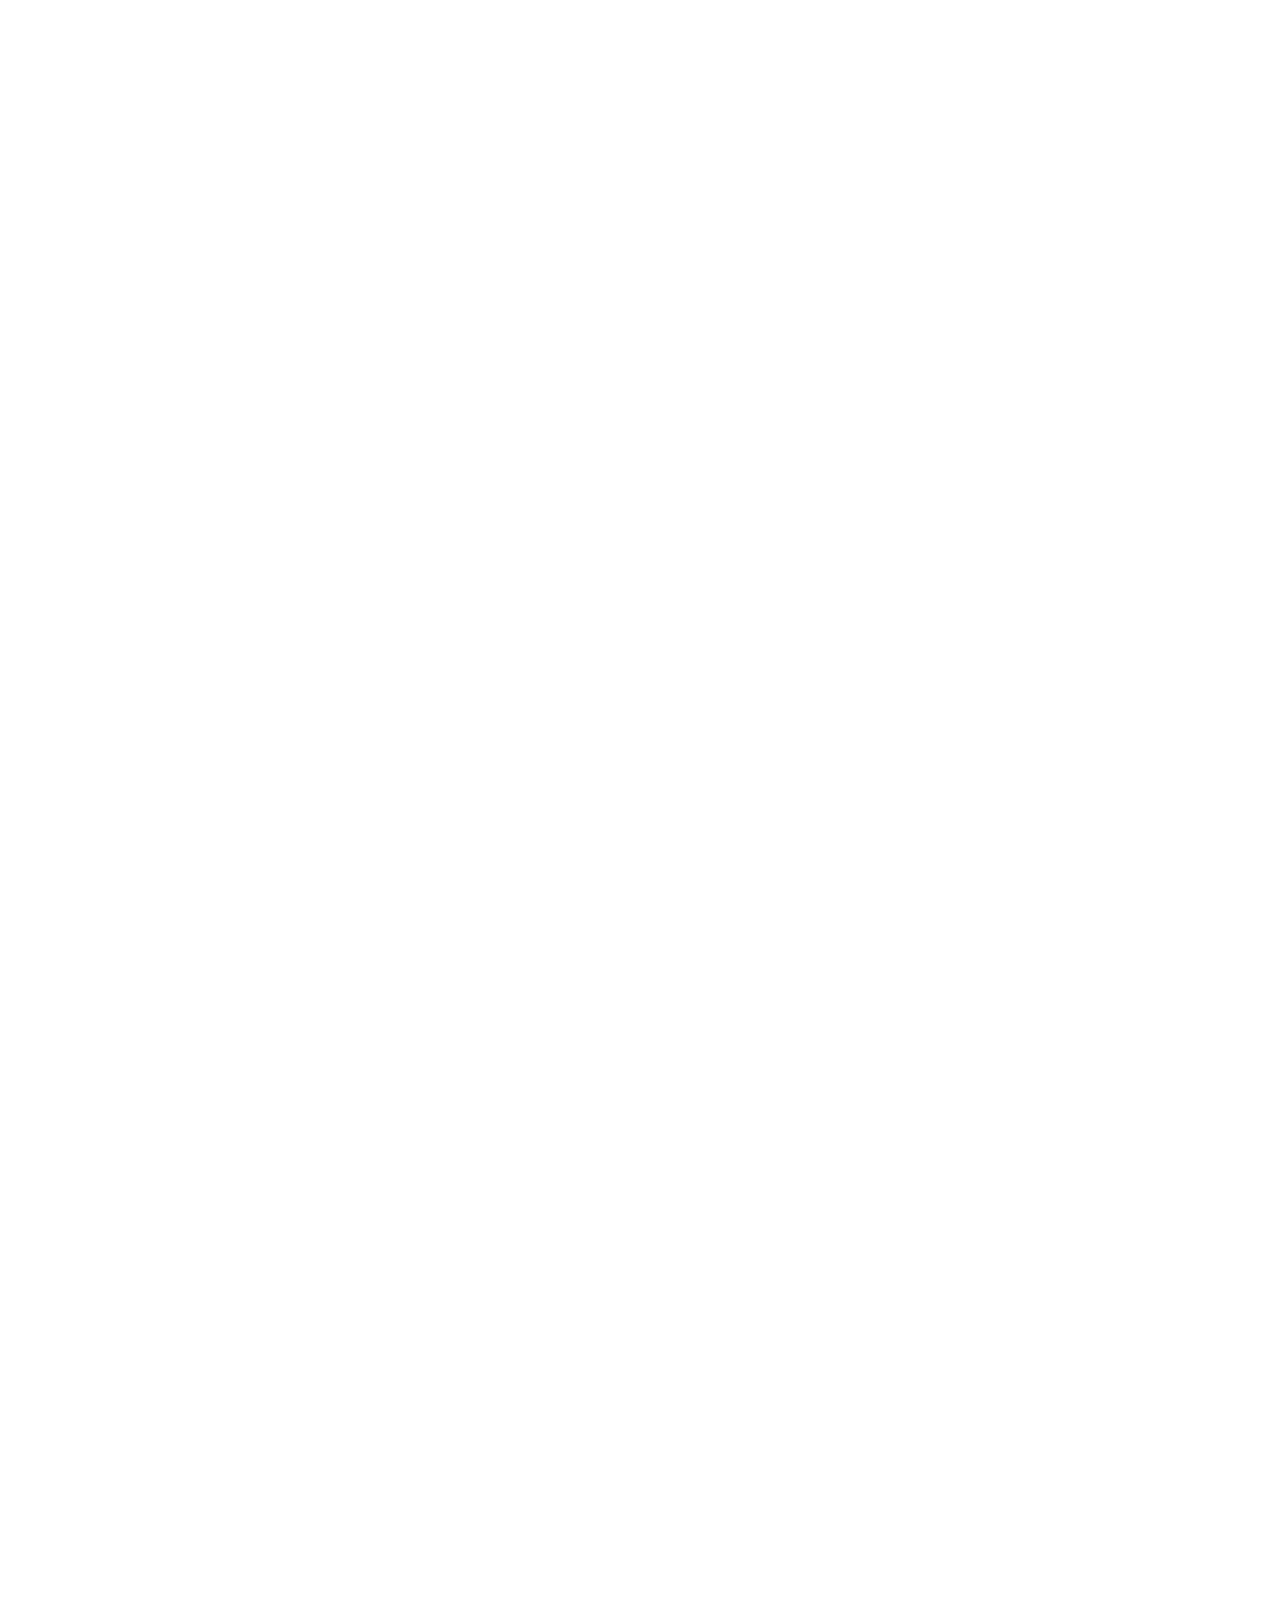
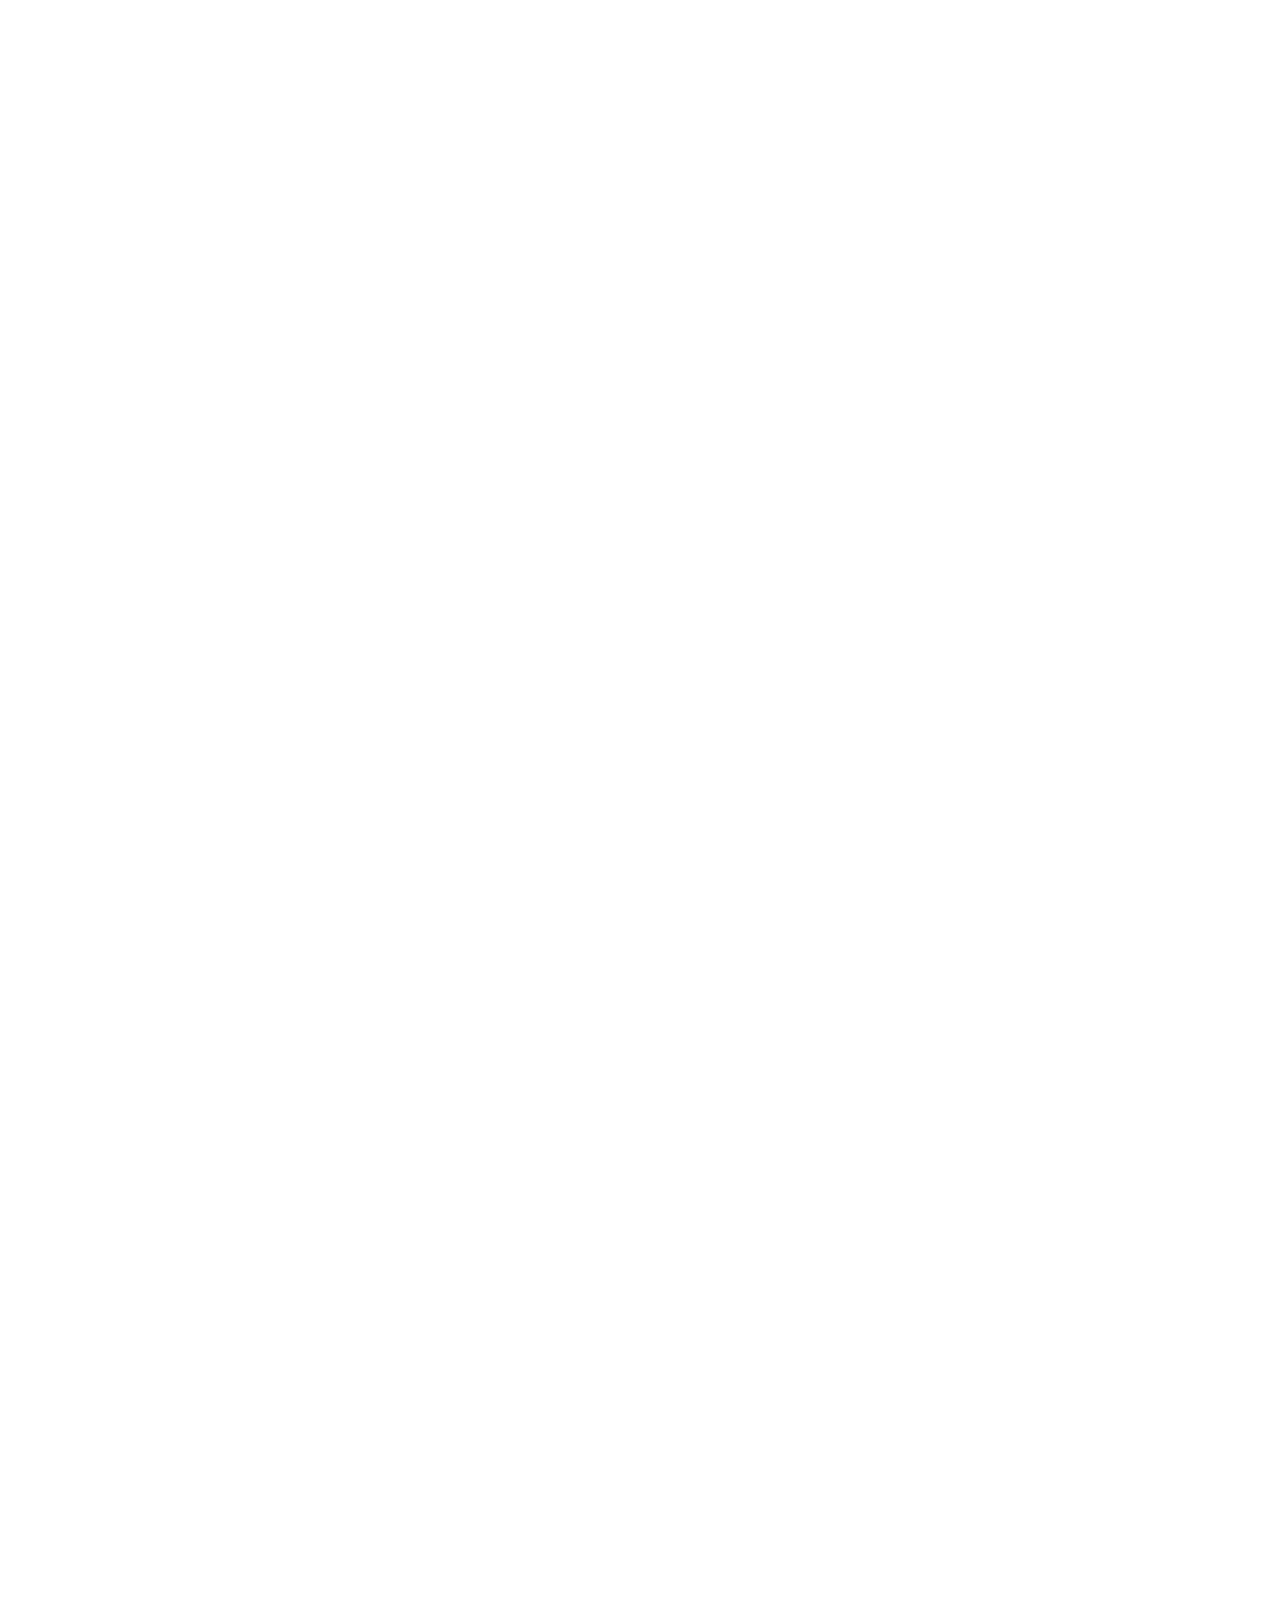
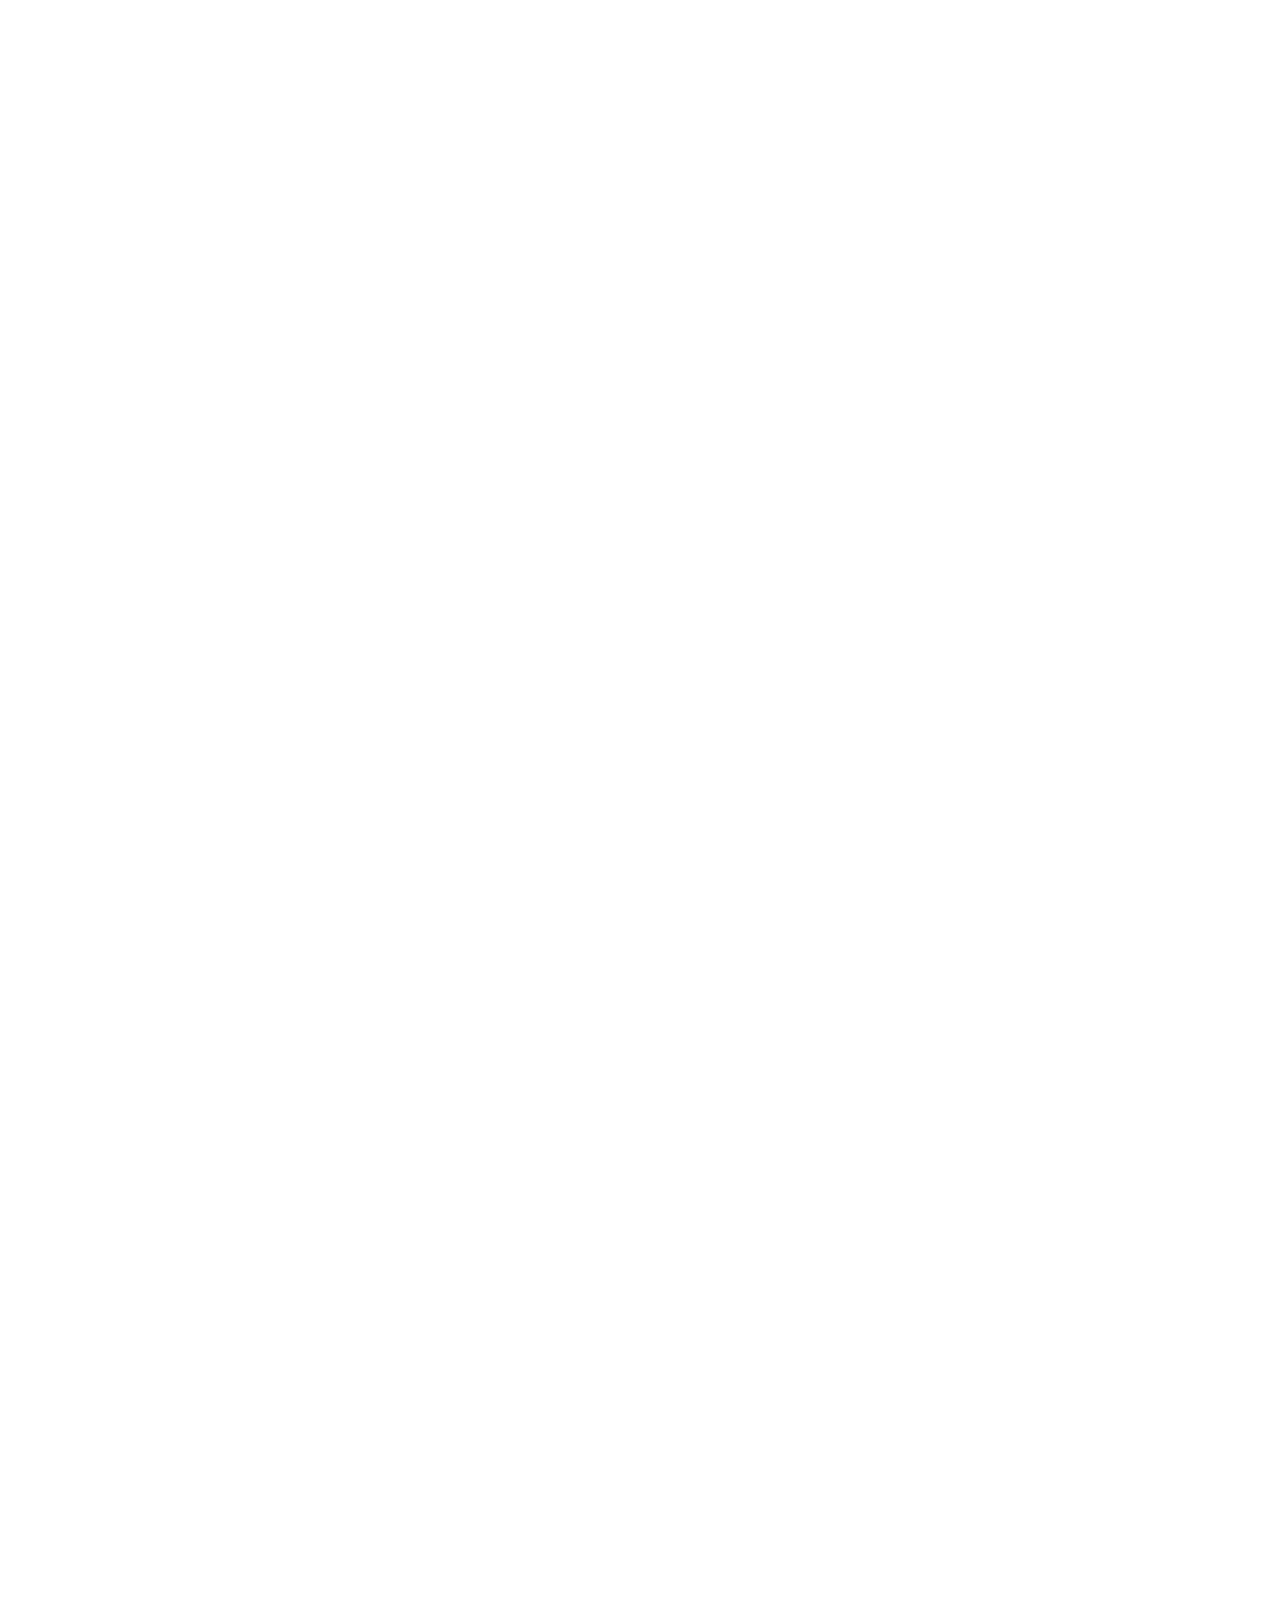
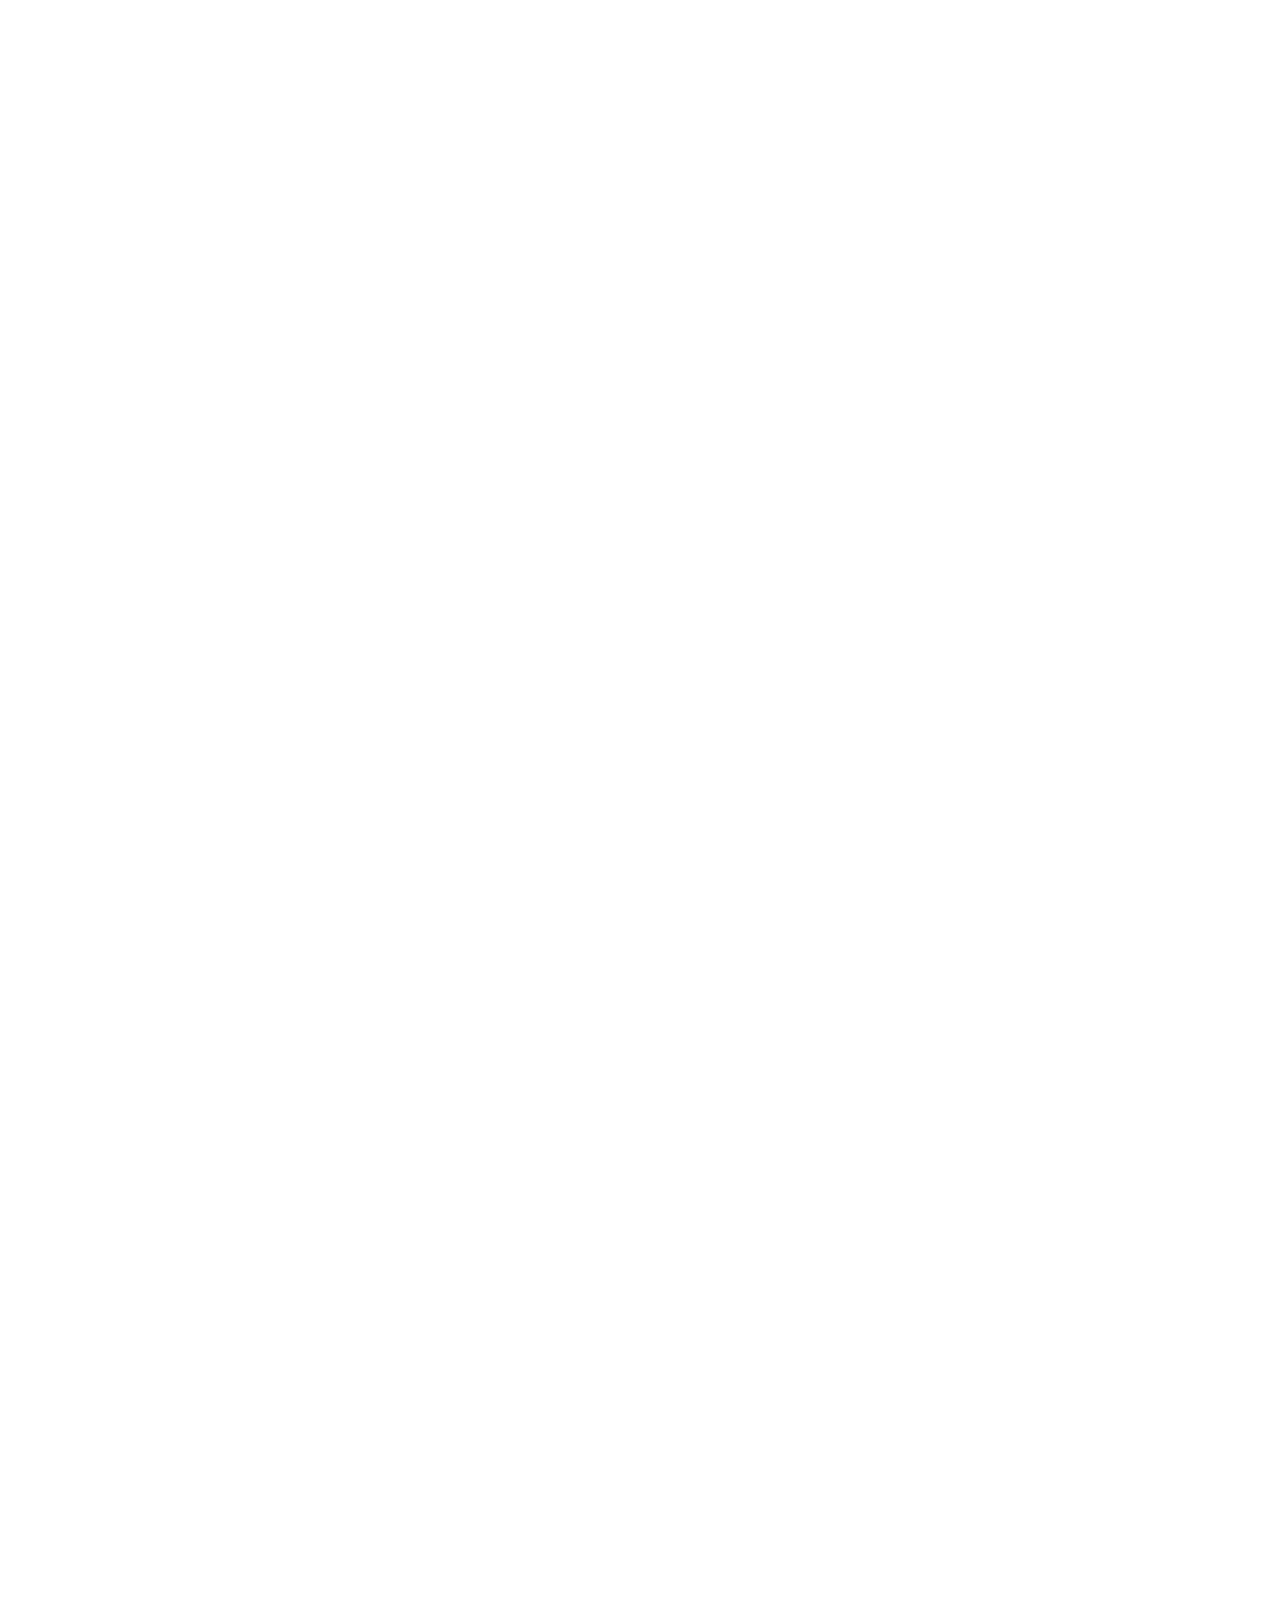
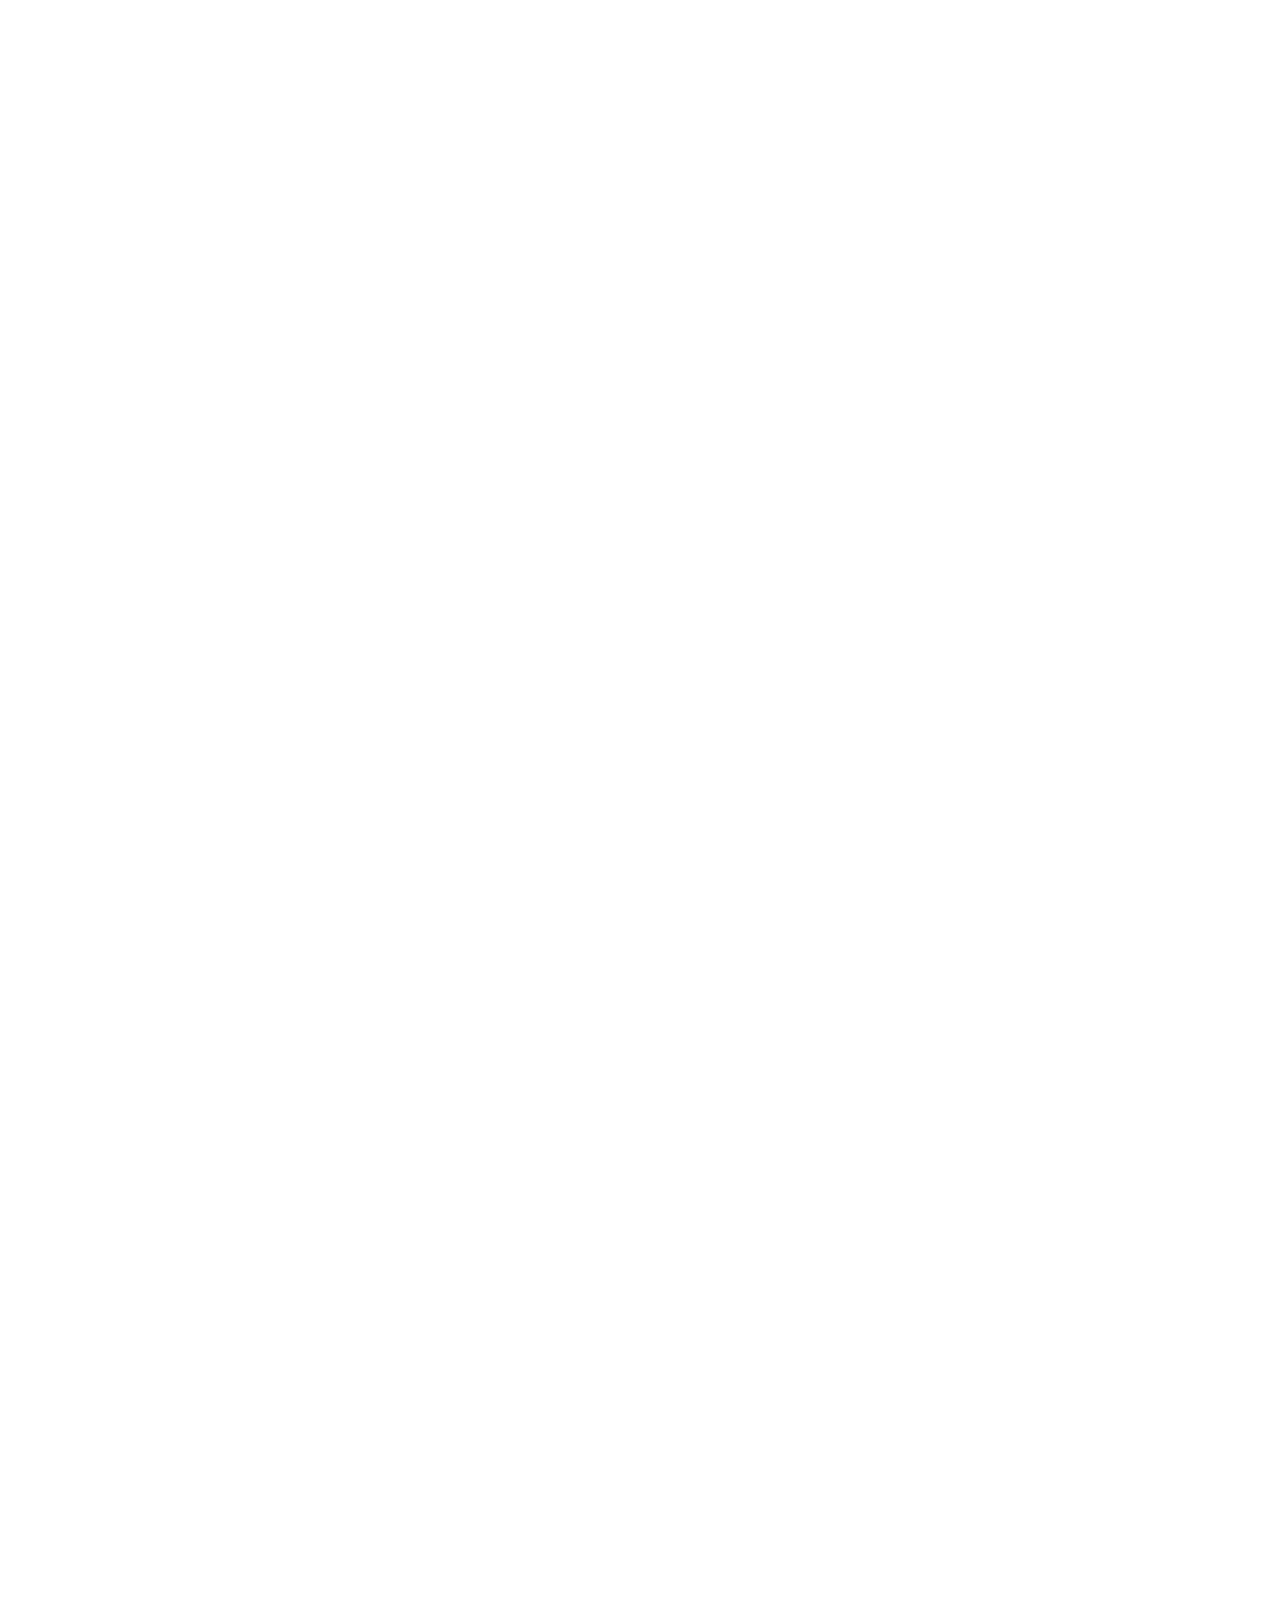
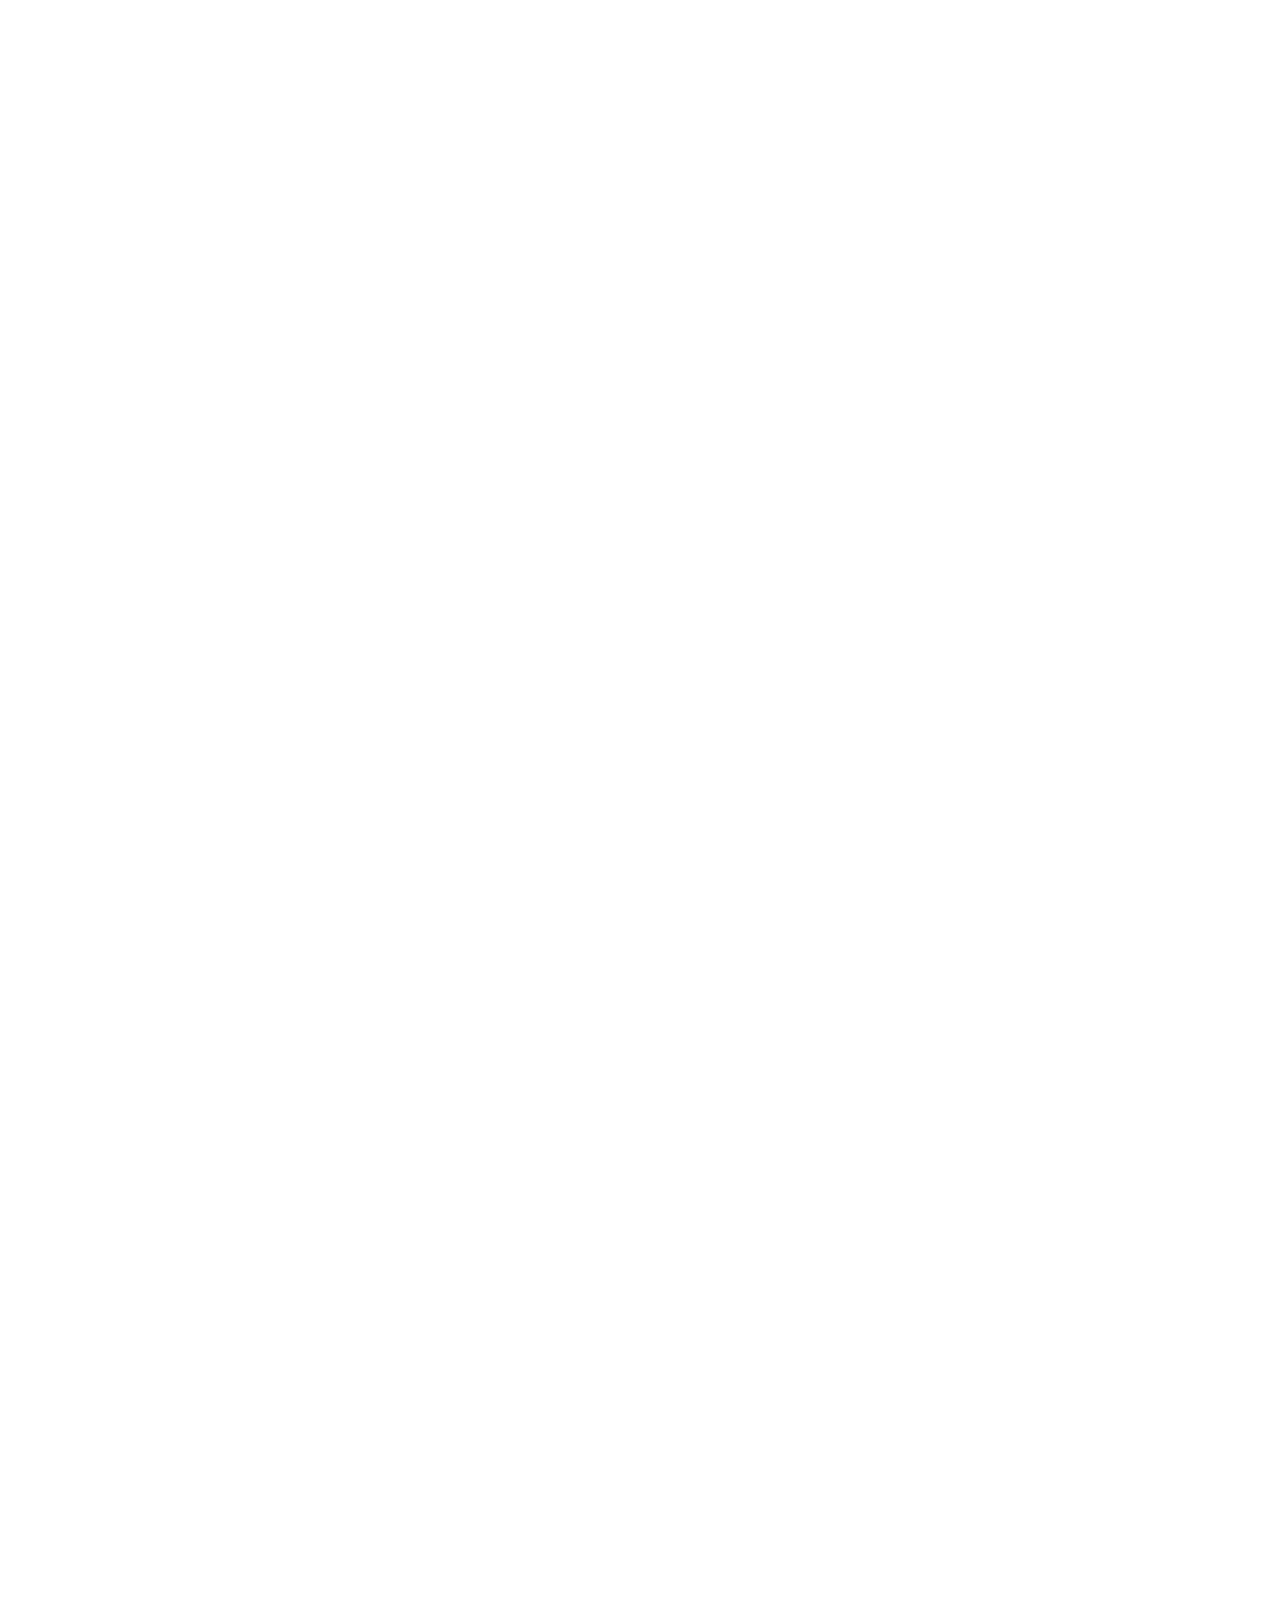
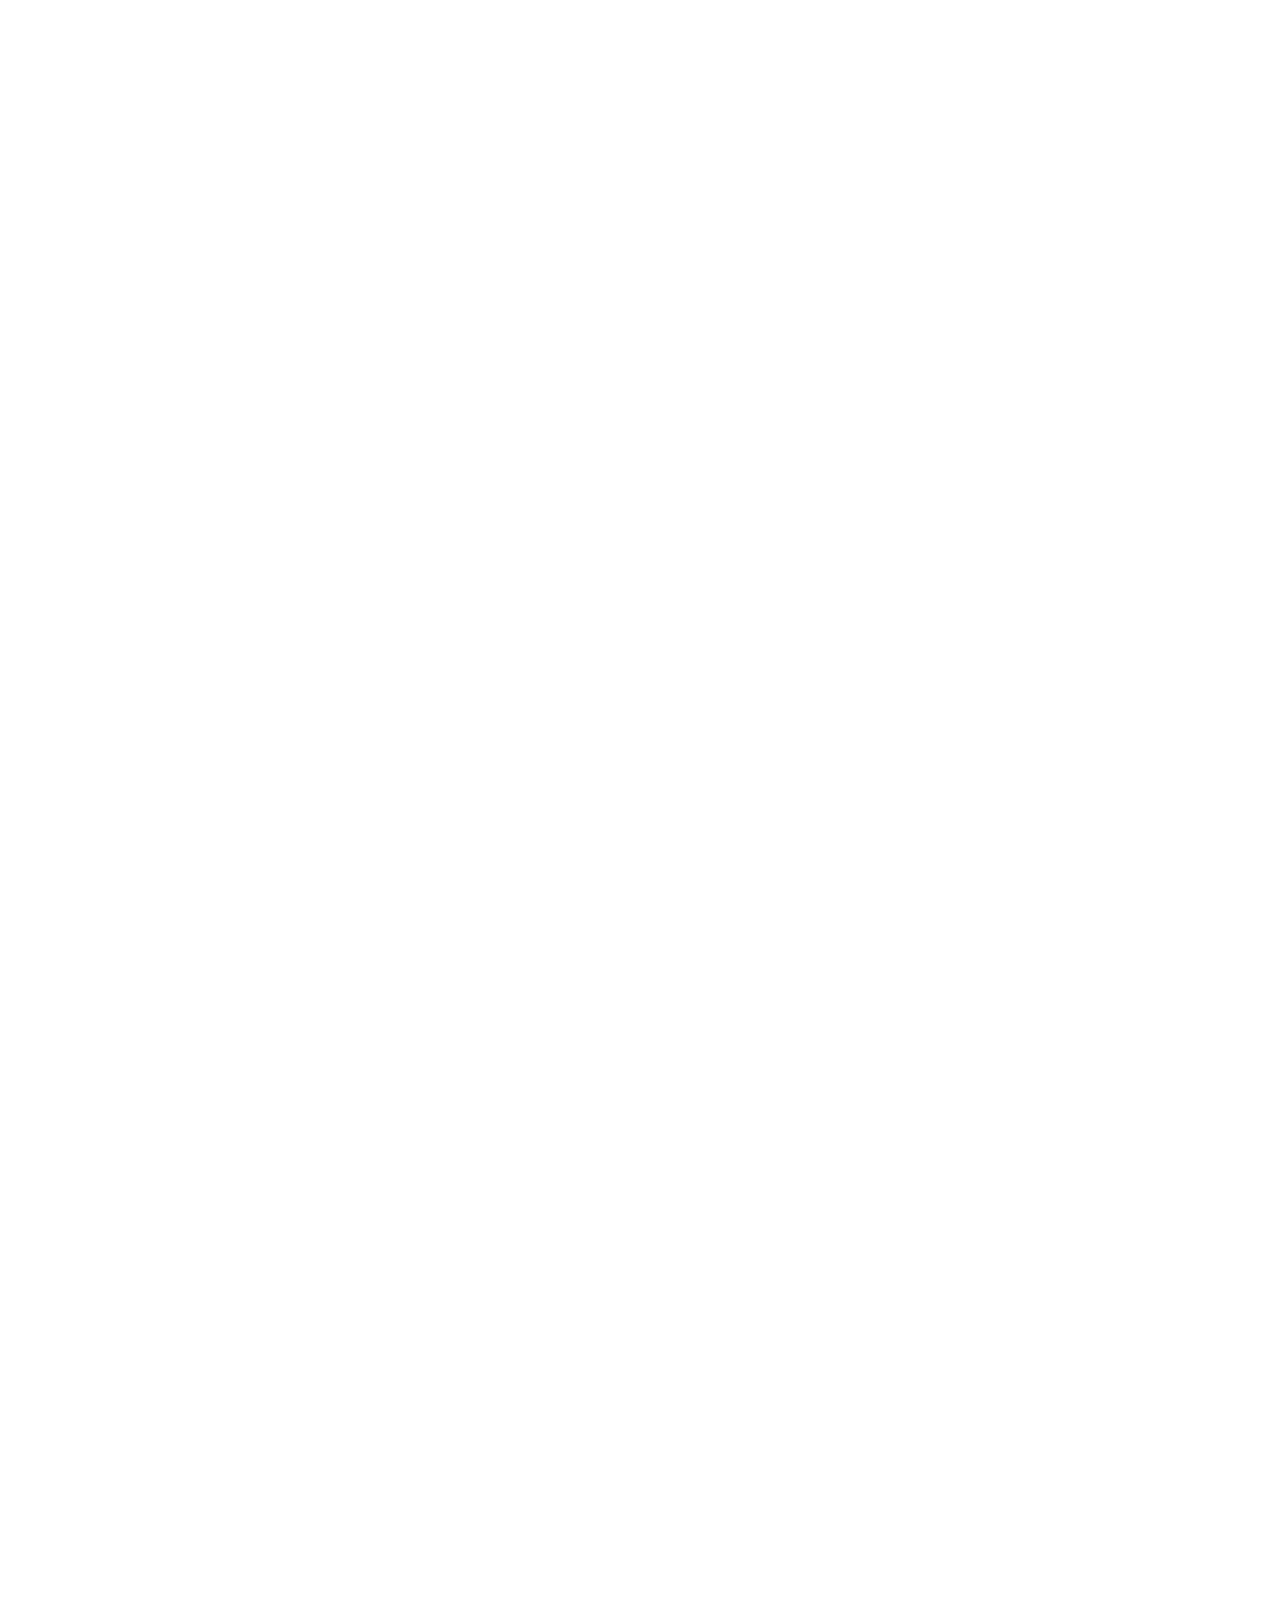
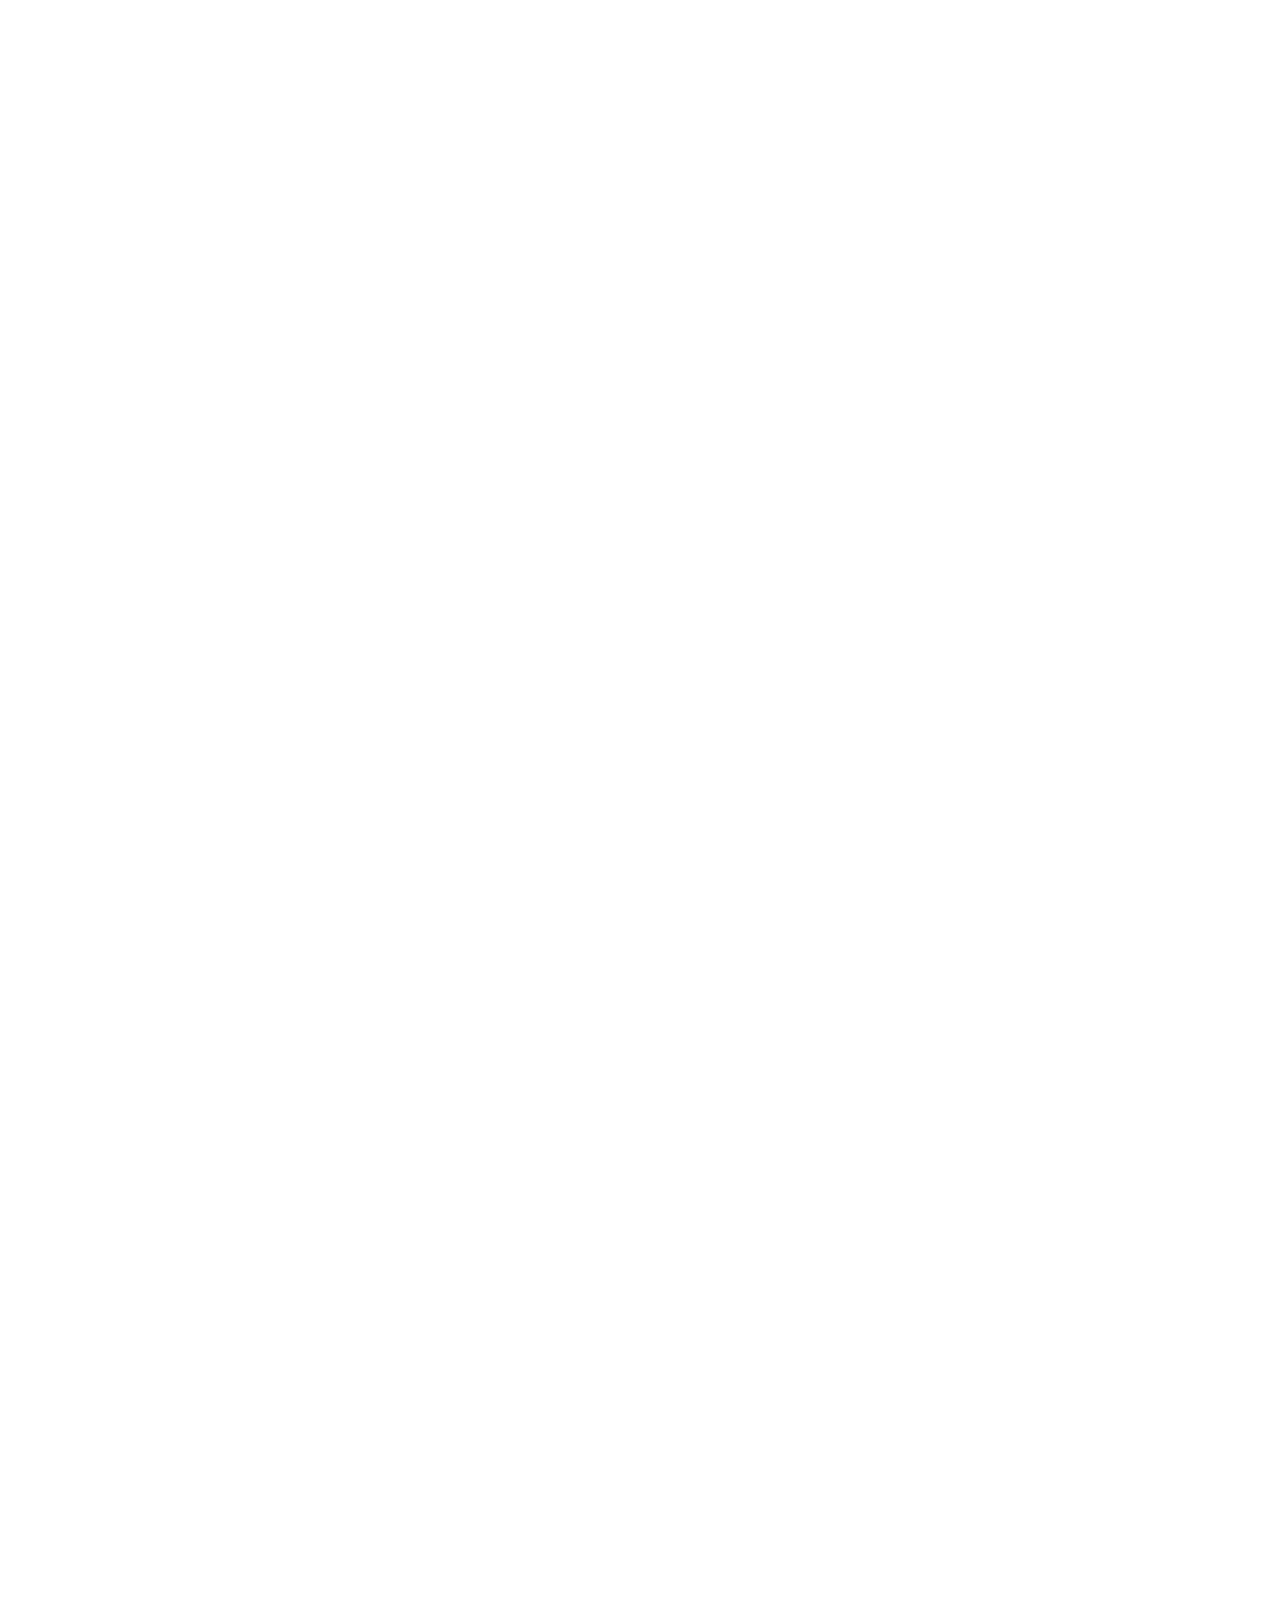
==== commit b8806e61: "Site updated: 2024-12-18 09:00:24" ====
--- a/index.html
+++ b/index.html
@@ -147,7 +147,7 @@
   
   
   <article itemscope itemtype="http://schema.org/Article" class="post-block" lang="zh-CN">
-    <link itemprop="mainEntityOfPage" href="http://example.com/2024/12/17/Foundry-101/">
+    <link itemprop="mainEntityOfPage" href="http://example.com/2024/12/18/testImgs/">
 
     <span hidden itemprop="author" itemscope itemtype="http://schema.org/Person">
       <meta itemprop="image" content="/images/avatar.gif">
@@ -161,7 +161,7 @@
       <header class="post-header">
         <h2 class="post-title" itemprop="name headline">
           
-            <a href="/2024/12/17/Foundry-101/" class="post-title-link" itemprop="url">Foundry 101</a>
+            <a href="/2024/12/18/testImgs/" class="post-title-link" itemprop="url">未命名</a>
         </h2>
 
         <div class="post-meta">
@@ -172,7 +172,67 @@
               <span class="post-meta-item-text">发表于</span>
               
 
-              <time title="创建时间：2024-12-17 09:21:29 / 修改时间：10:56:37" itemprop="dateCreated datePublished" datetime="2024-12-17T09:21:29+08:00">2024-12-17</time>
+              <time title="创建时间：2024-12-18 08:55:33 / 修改时间：08:58:35" itemprop="dateCreated datePublished" datetime="2024-12-18T08:55:33+08:00">2024-12-18</time>
+            </span>
+
+          
+
+        </div>
+      </header>
+
+    
+    
+    
+    <div class="post-body" itemprop="articleBody">
+
+      
+          <p>图片测试</p>
+<p><img src="/testImgs.assets/1650218275286.jpg"></p>
+
+      
+    </div>
+
+    
+    
+    
+      <footer class="post-footer">
+        <div class="post-eof"></div>
+      </footer>
+  </article>
+  
+  
+  
+
+      
+  
+  
+  <article itemscope itemtype="http://schema.org/Article" class="post-block" lang="zh-CN">
+    <link itemprop="mainEntityOfPage" href="http://example.com/2024/12/17/Foundry-101/">
+
+    <span hidden itemprop="author" itemscope itemtype="http://schema.org/Person">
+      <meta itemprop="image" content="/images/avatar.gif">
+      <meta itemprop="name" content="Kino Hui">
+      <meta itemprop="description" content="">
+    </span>
+
+    <span hidden itemprop="publisher" itemscope itemtype="http://schema.org/Organization">
+      <meta itemprop="name" content="KinoHui's Blog">
+    </span>
+      <header class="post-header">
+        <h2 class="post-title" itemprop="name headline">
+          
+            <a href="/2024/12/17/Foundry-101/" class="post-title-link" itemprop="url">Foundry 101</a>
+        </h2>
+
+        <div class="post-meta">
+            <span class="post-meta-item">
+              <span class="post-meta-item-icon">
+                <i class="far fa-calendar"></i>
+              </span>
+              <span class="post-meta-item-text">发表于</span>
+              
+
+              <time title="创建时间：2024-12-17 09:21:29 / 修改时间：11:08:33" itemprop="dateCreated datePublished" datetime="2024-12-17T09:21:29+08:00">2024-12-17</time>
             </span>
 
           
@@ -563,7 +623,7 @@
       <div class="site-state-item site-state-posts">
           <a href="/archives/">
         
-          <span class="site-state-item-count">2</span>
+          <span class="site-state-item-count">3</span>
           <span class="site-state-item-name">日志</span>
         </a>
       </div>
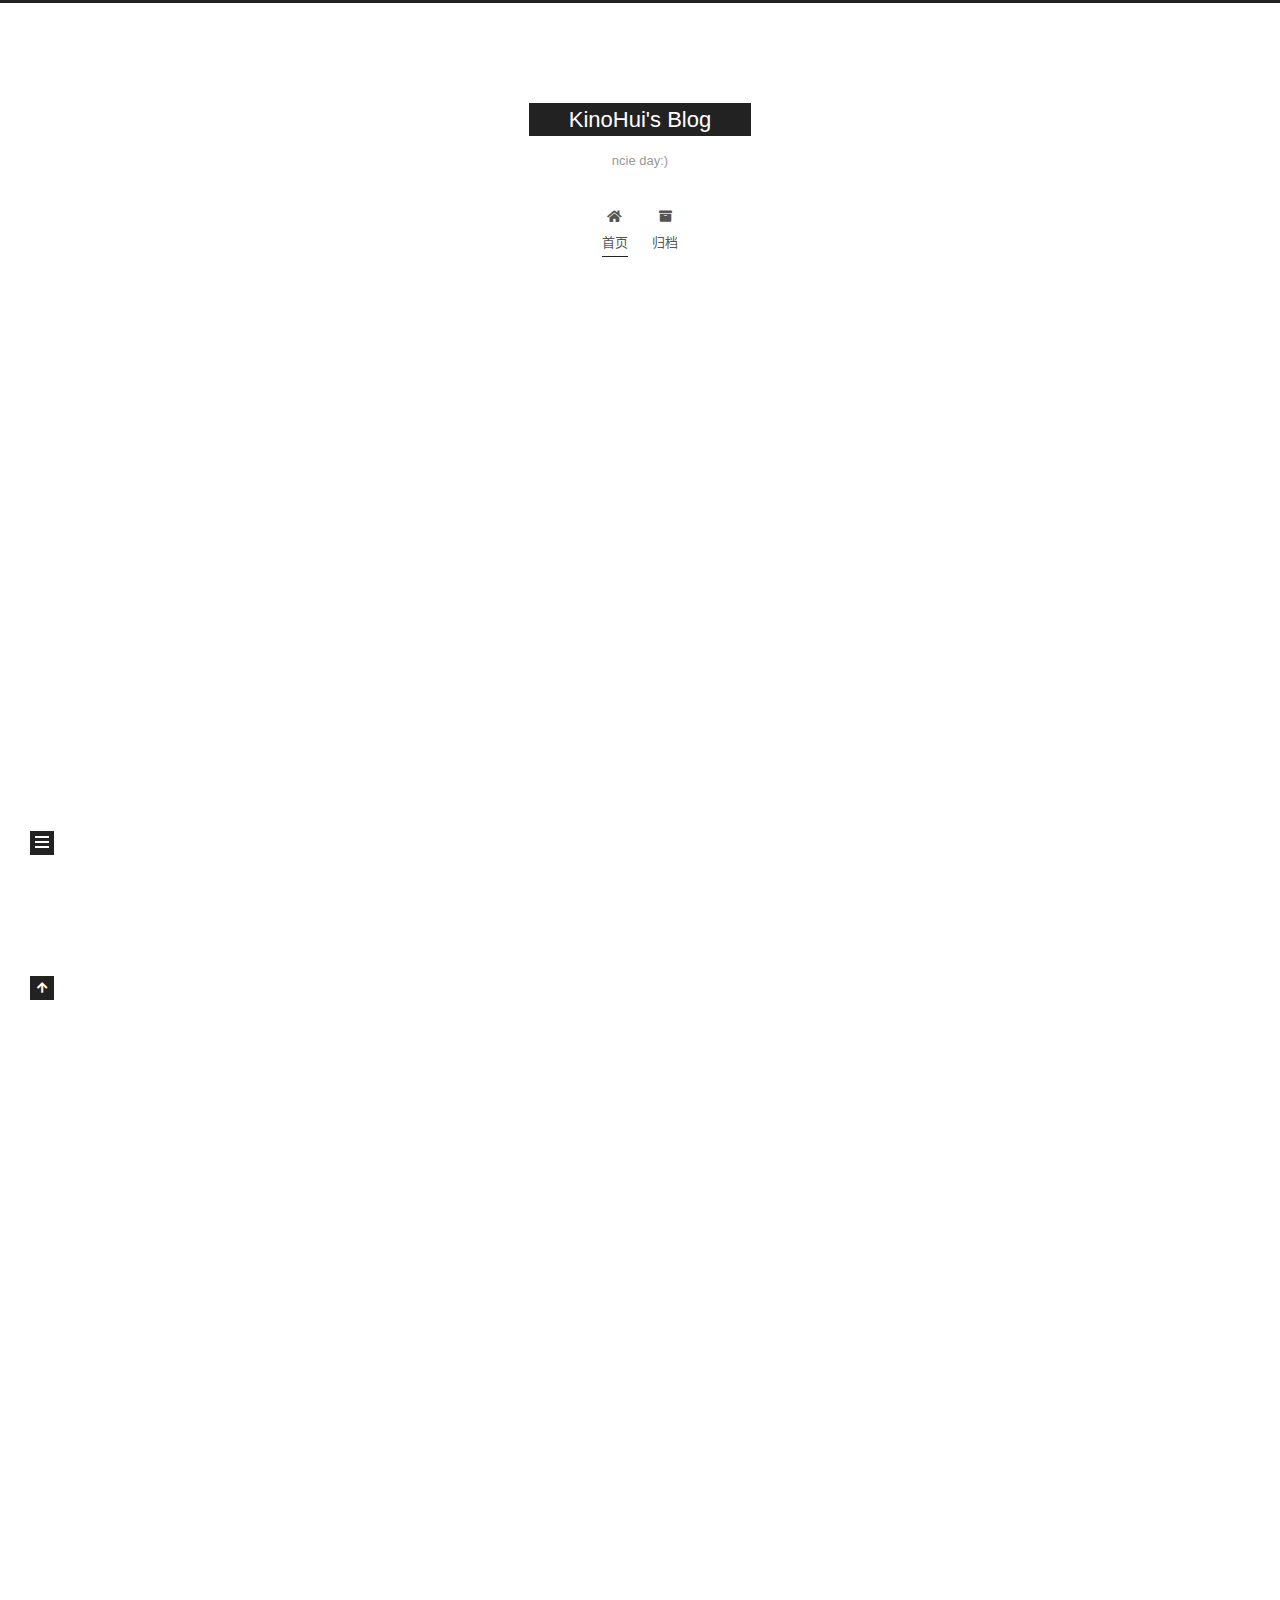
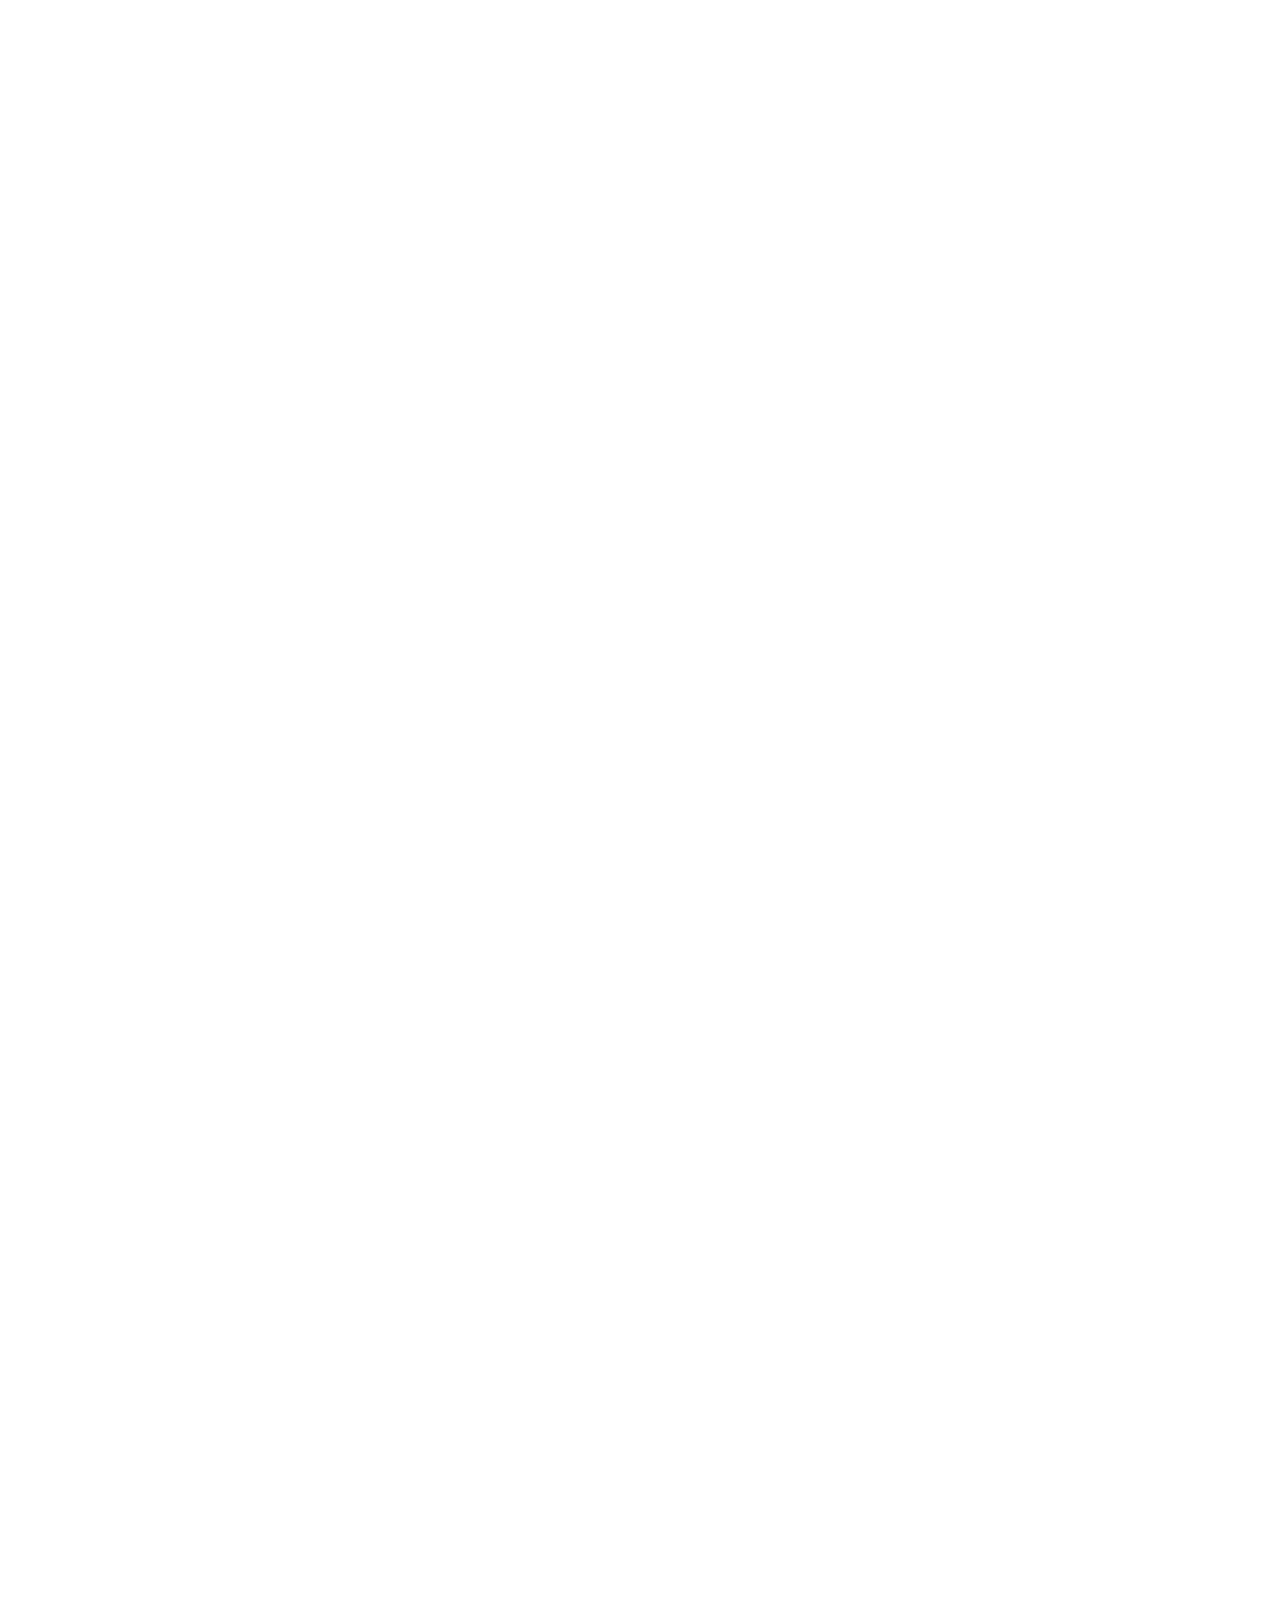
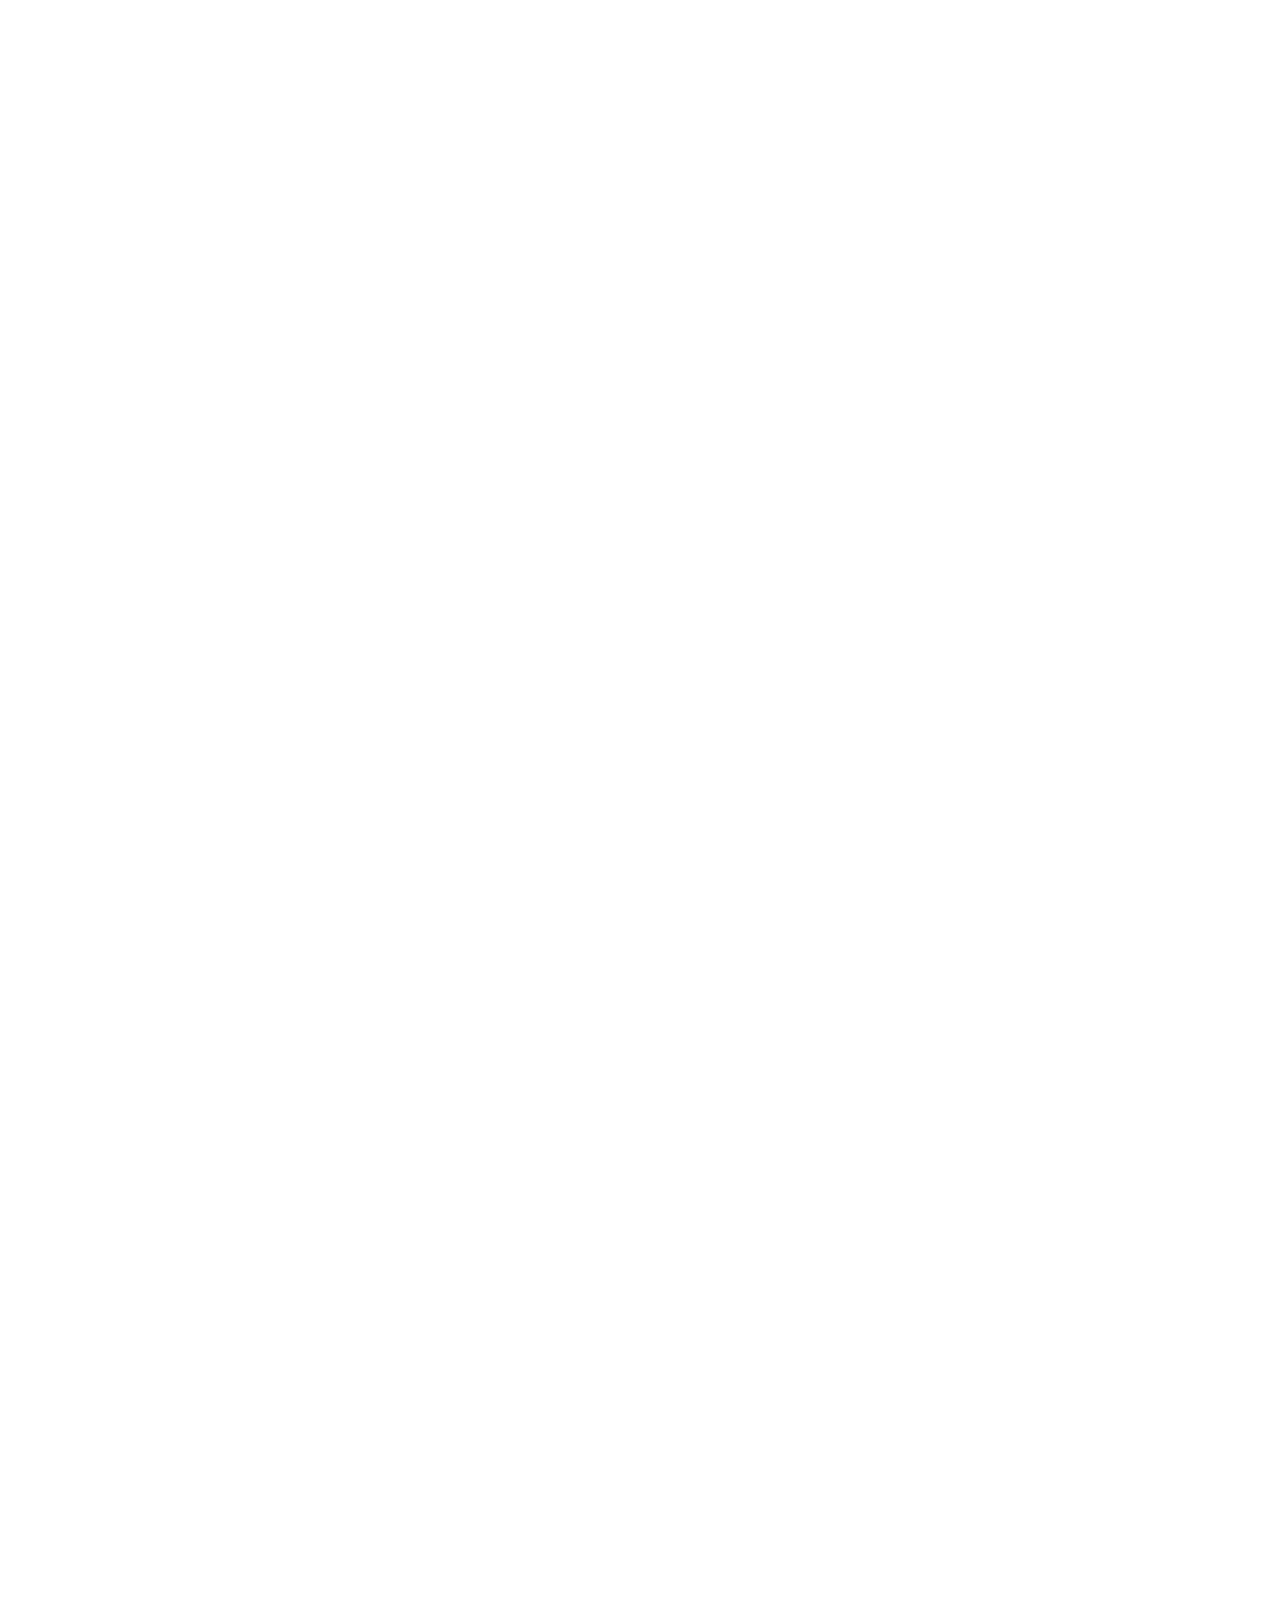
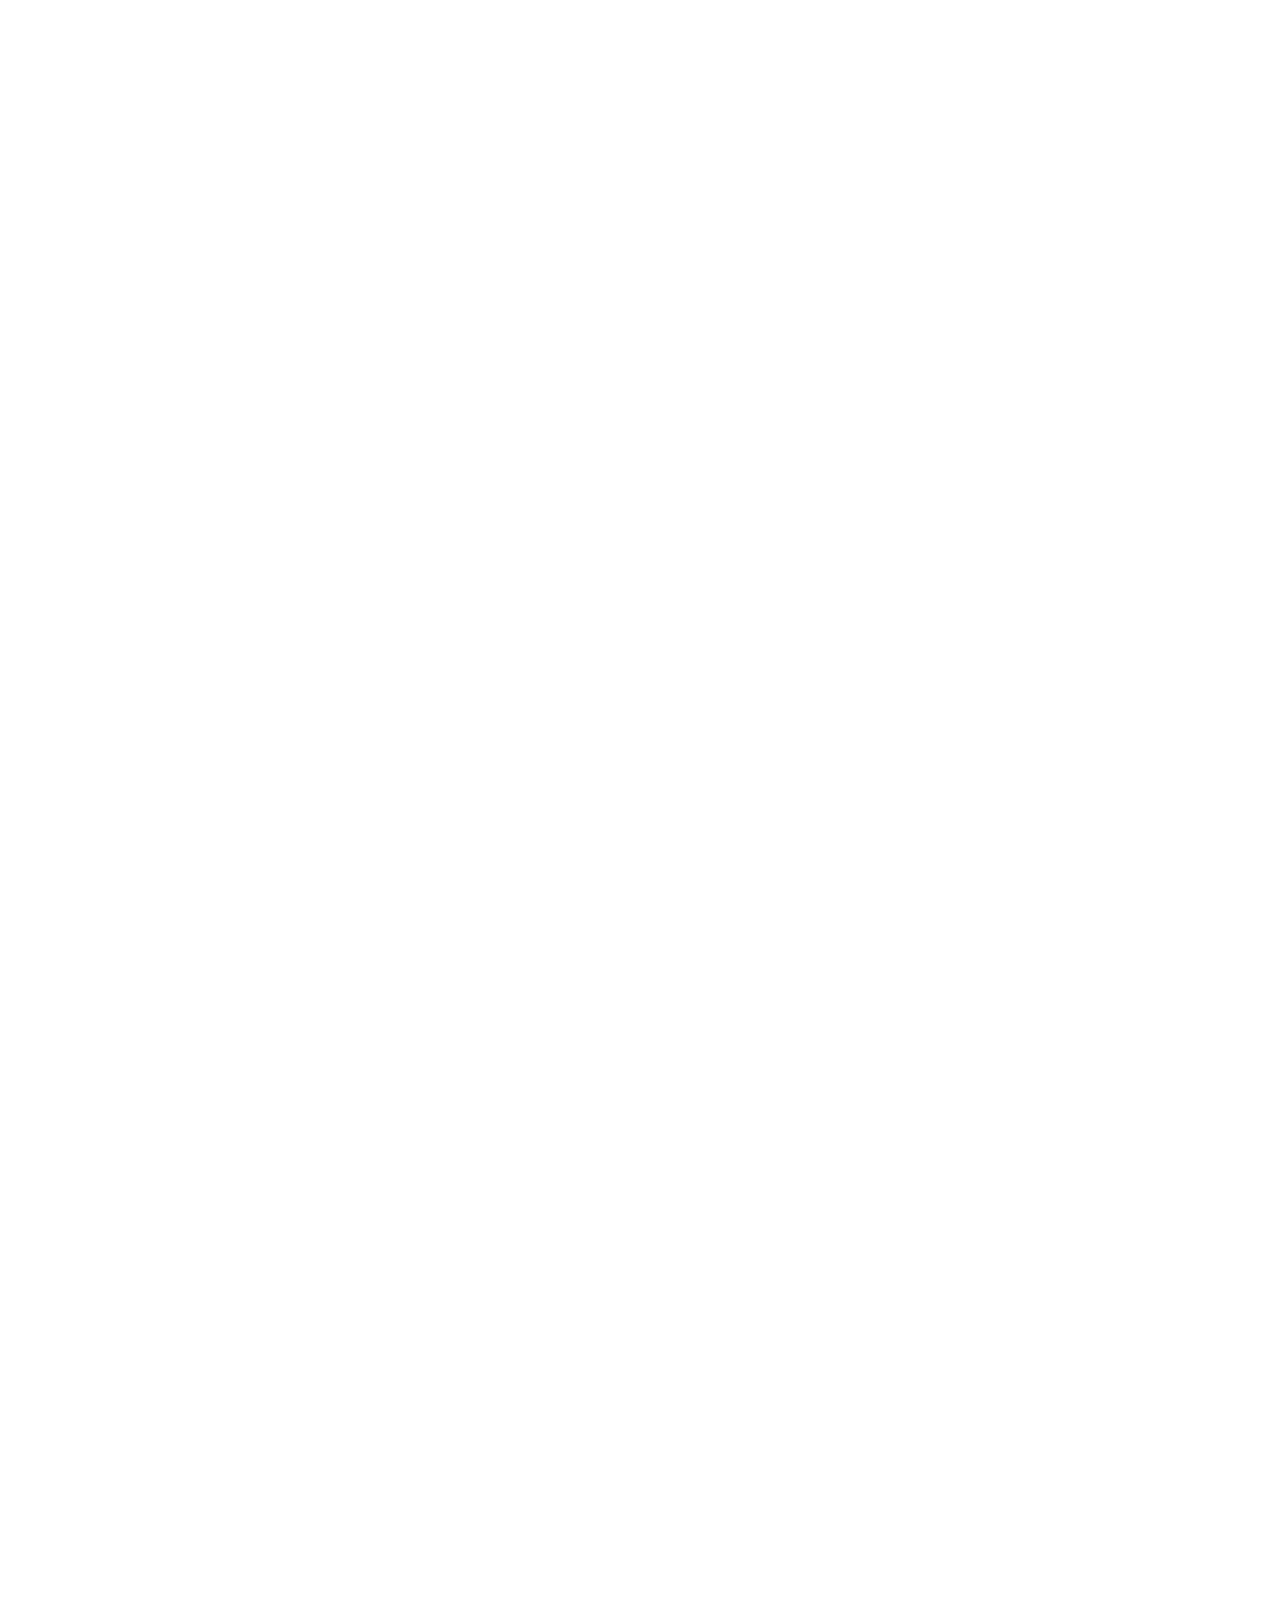
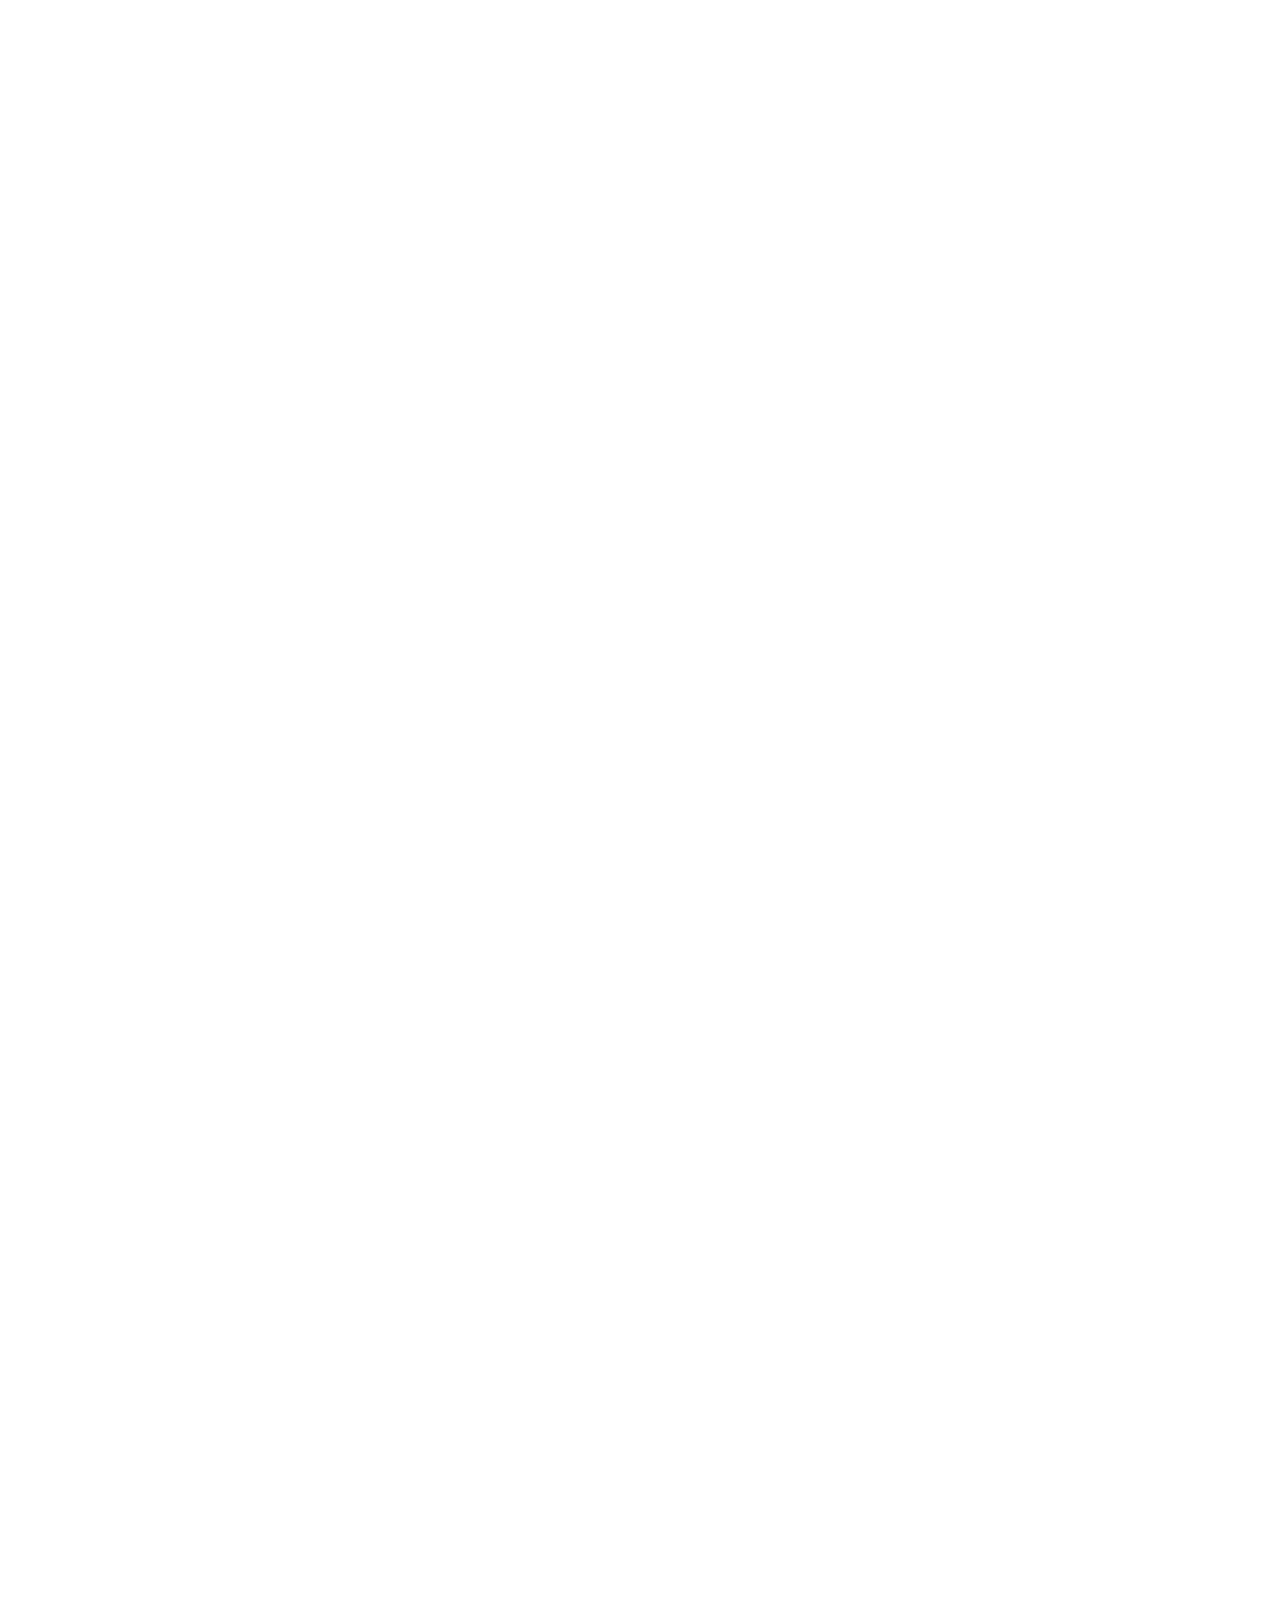
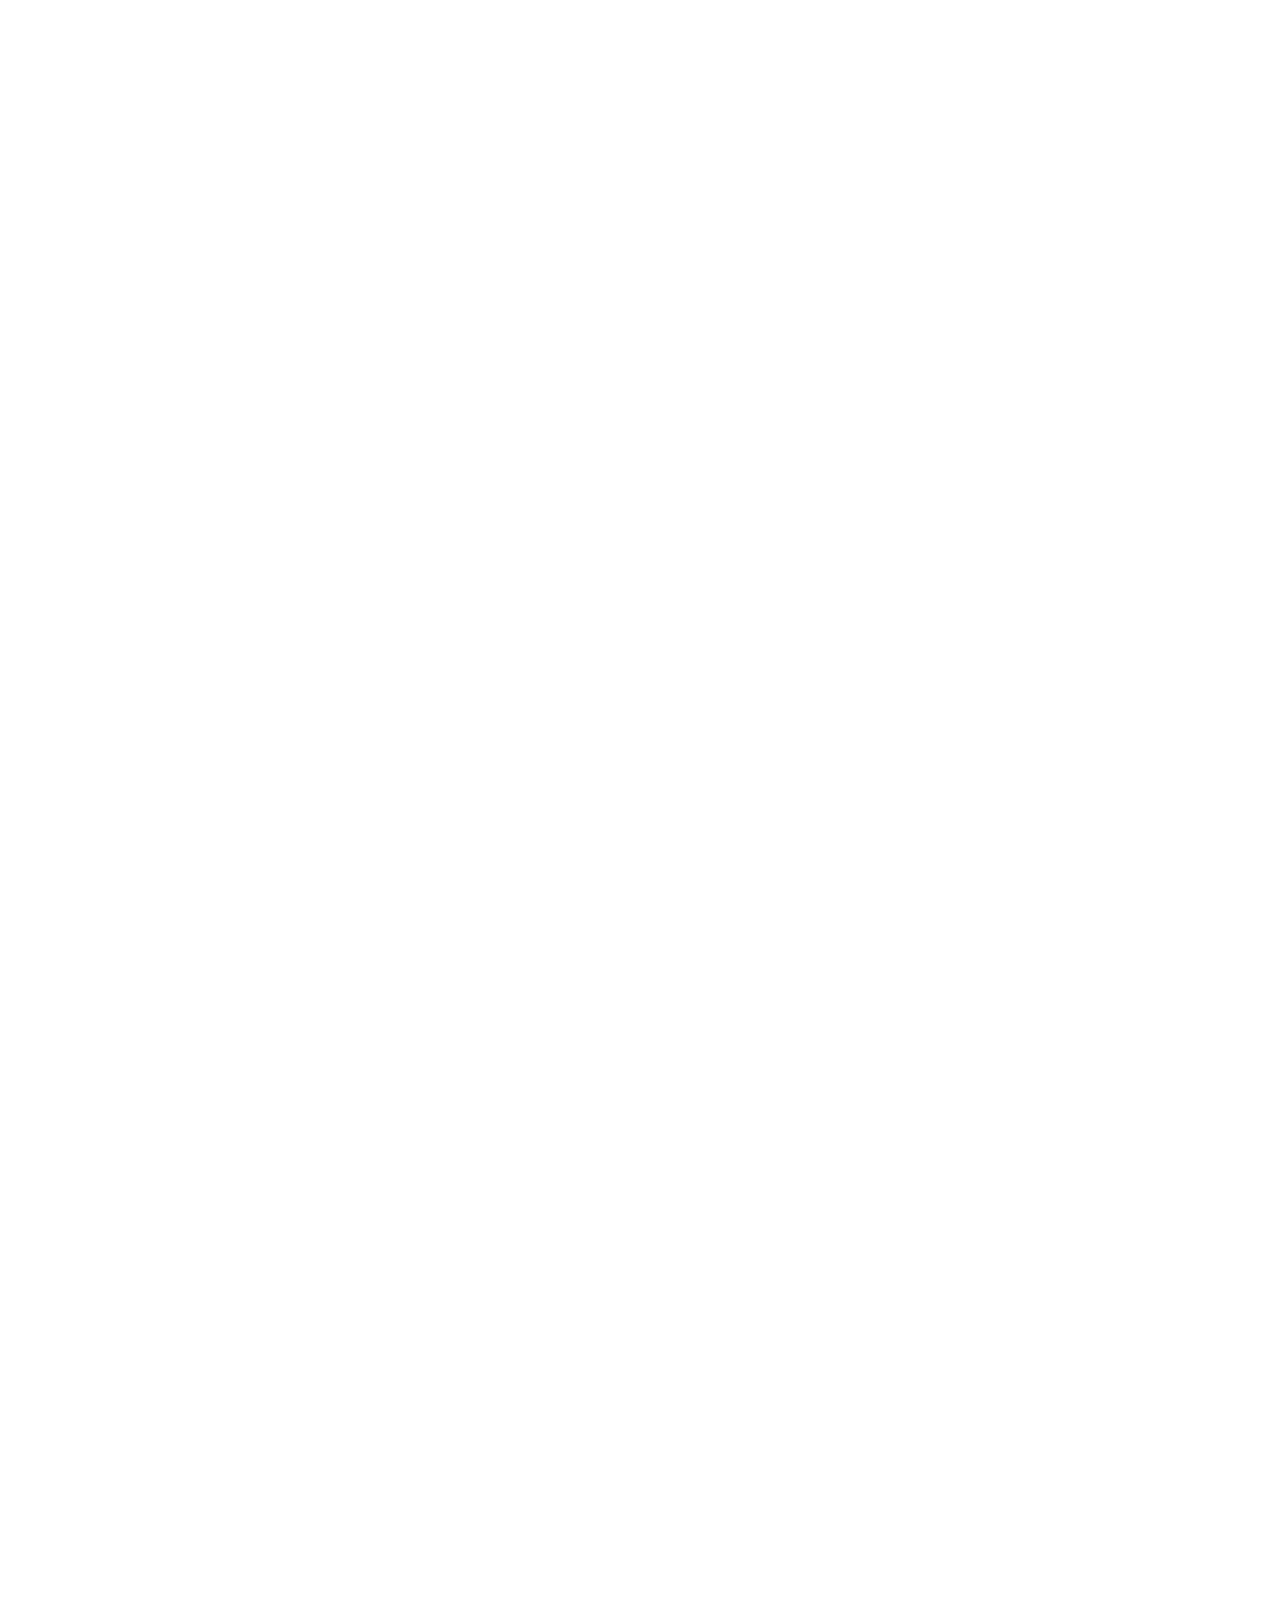
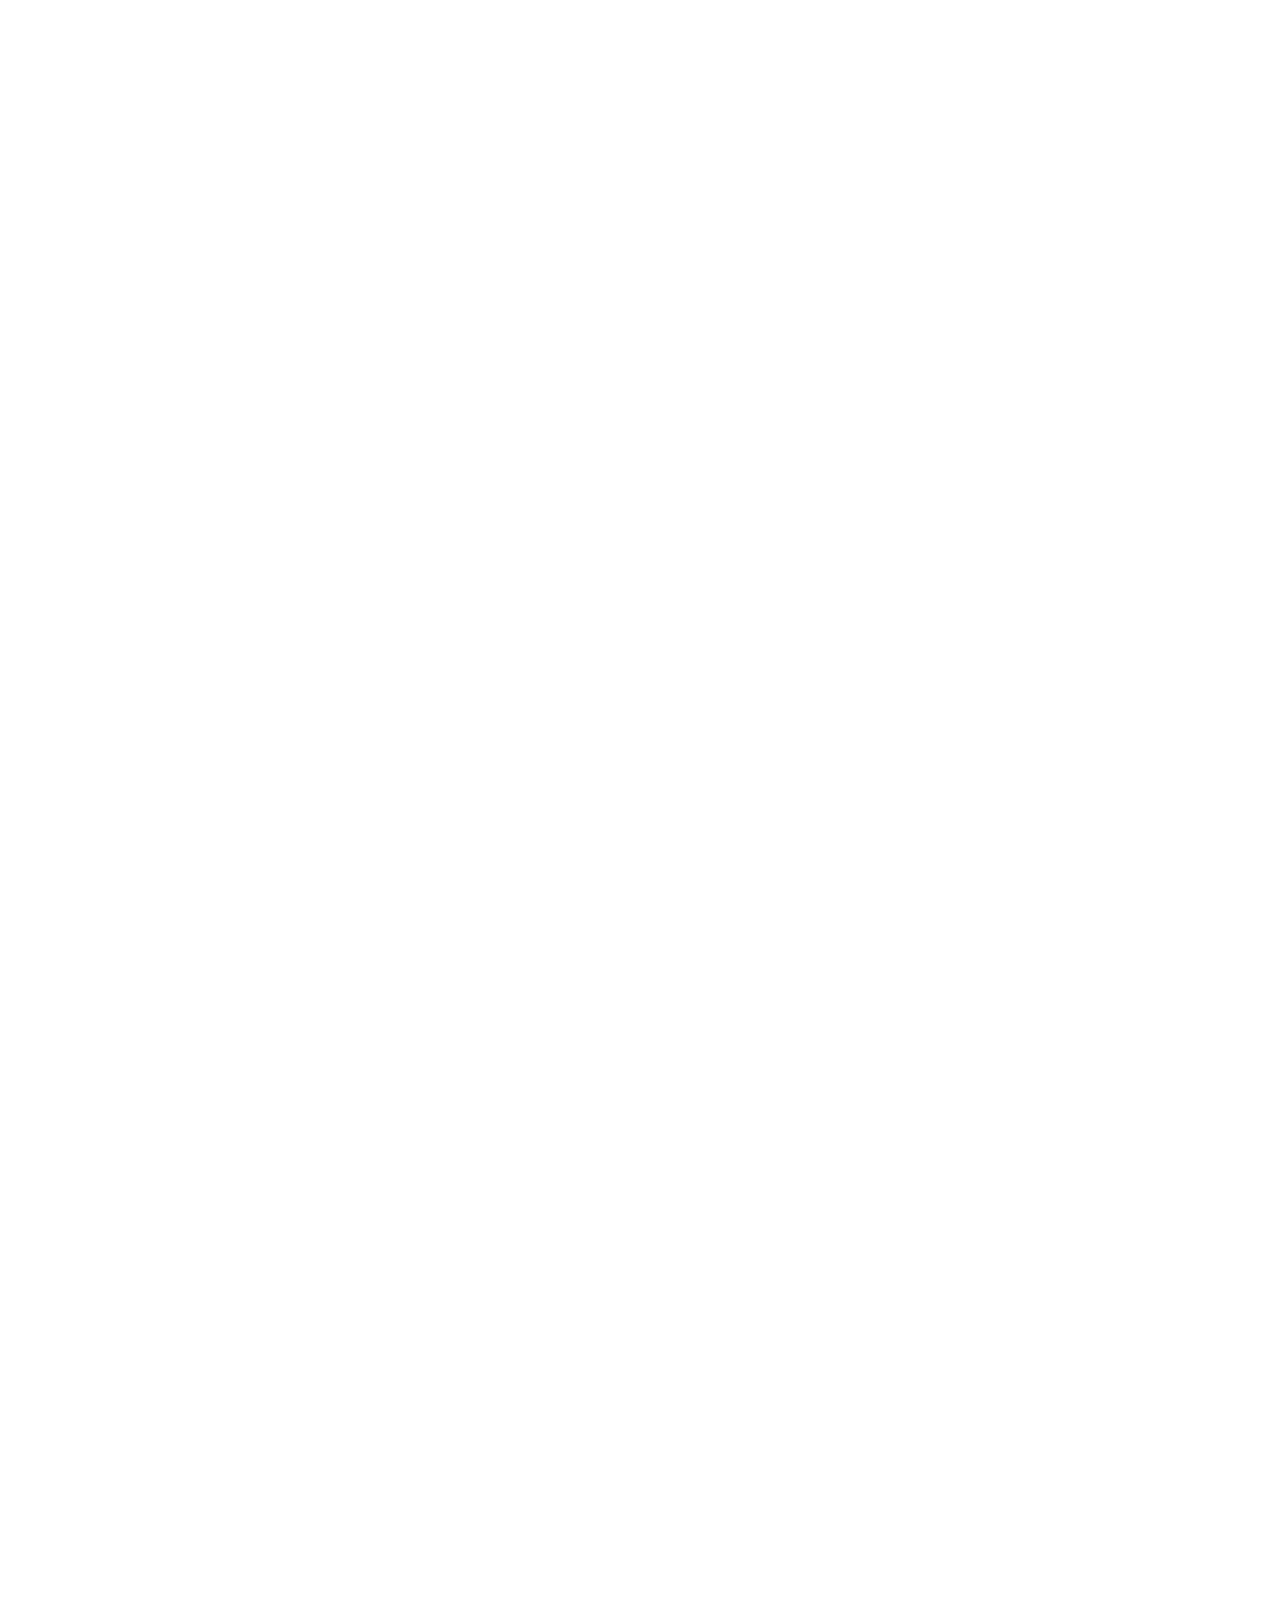
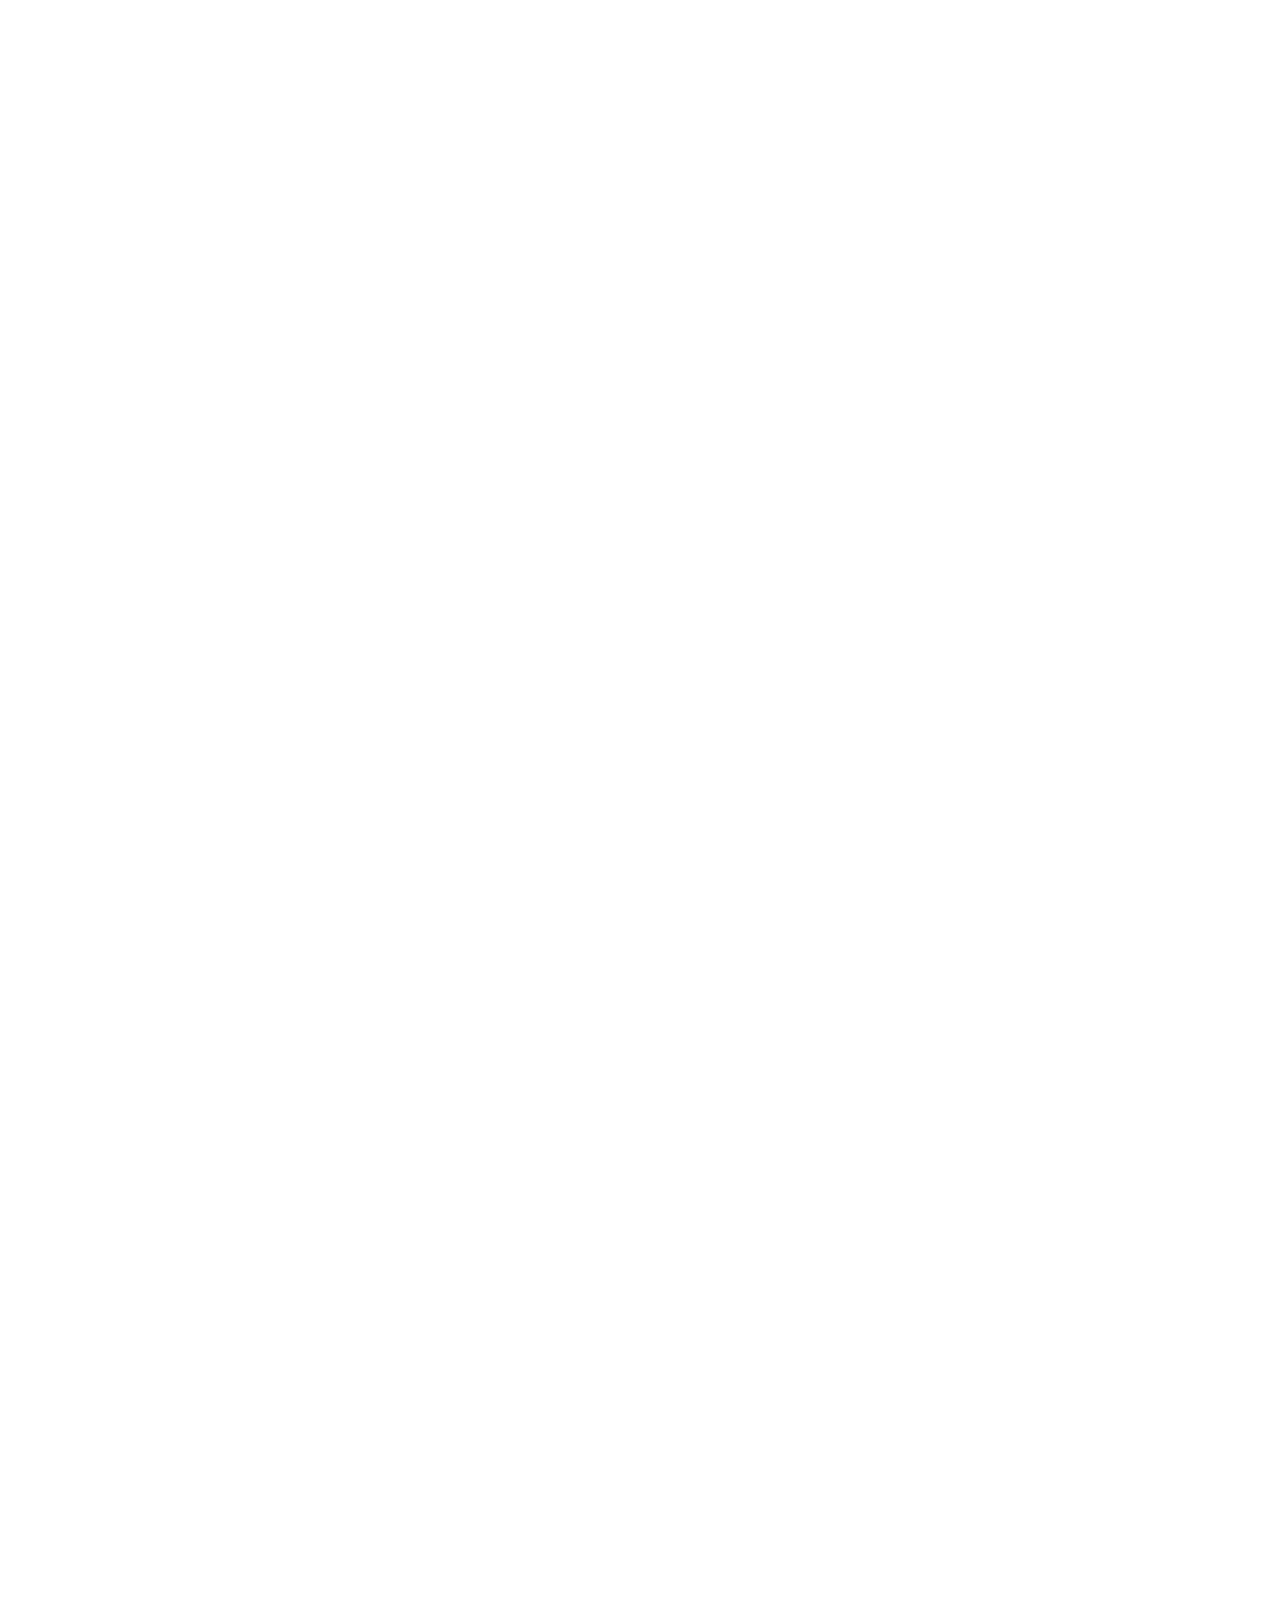
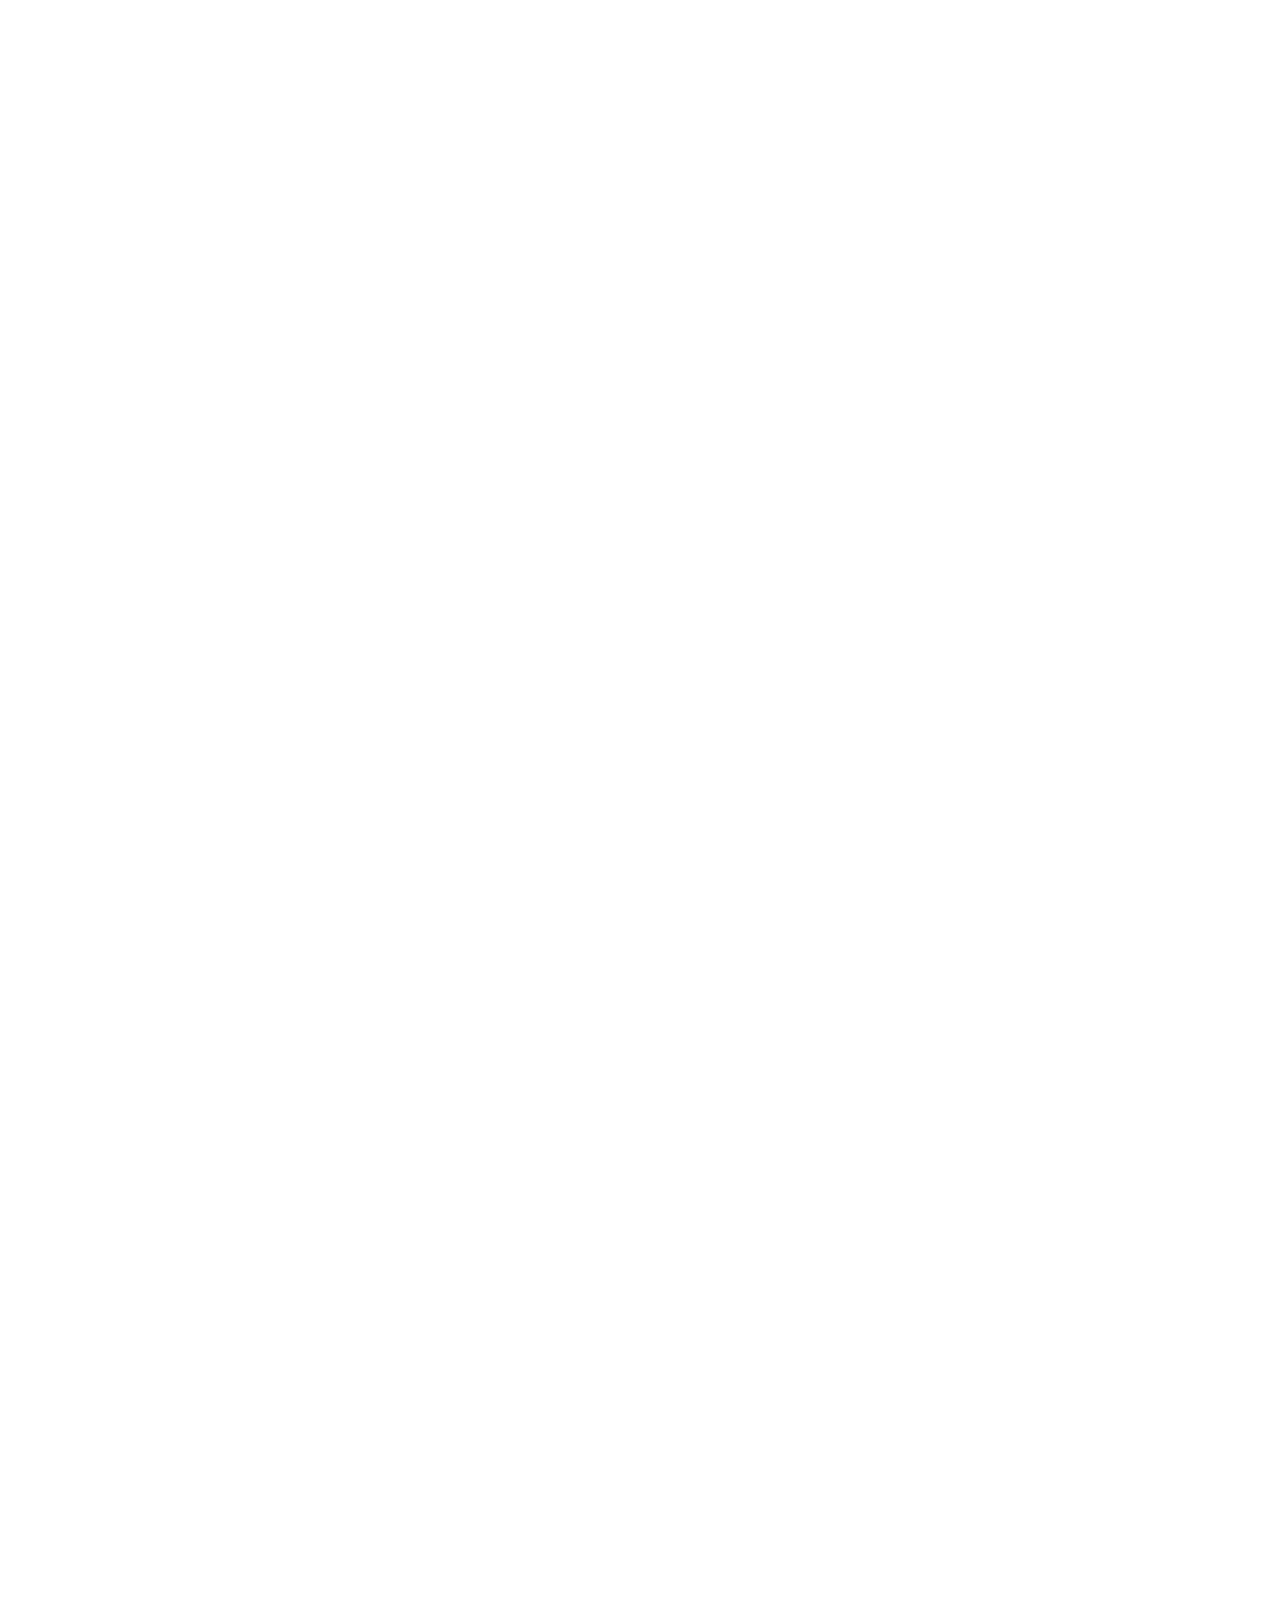
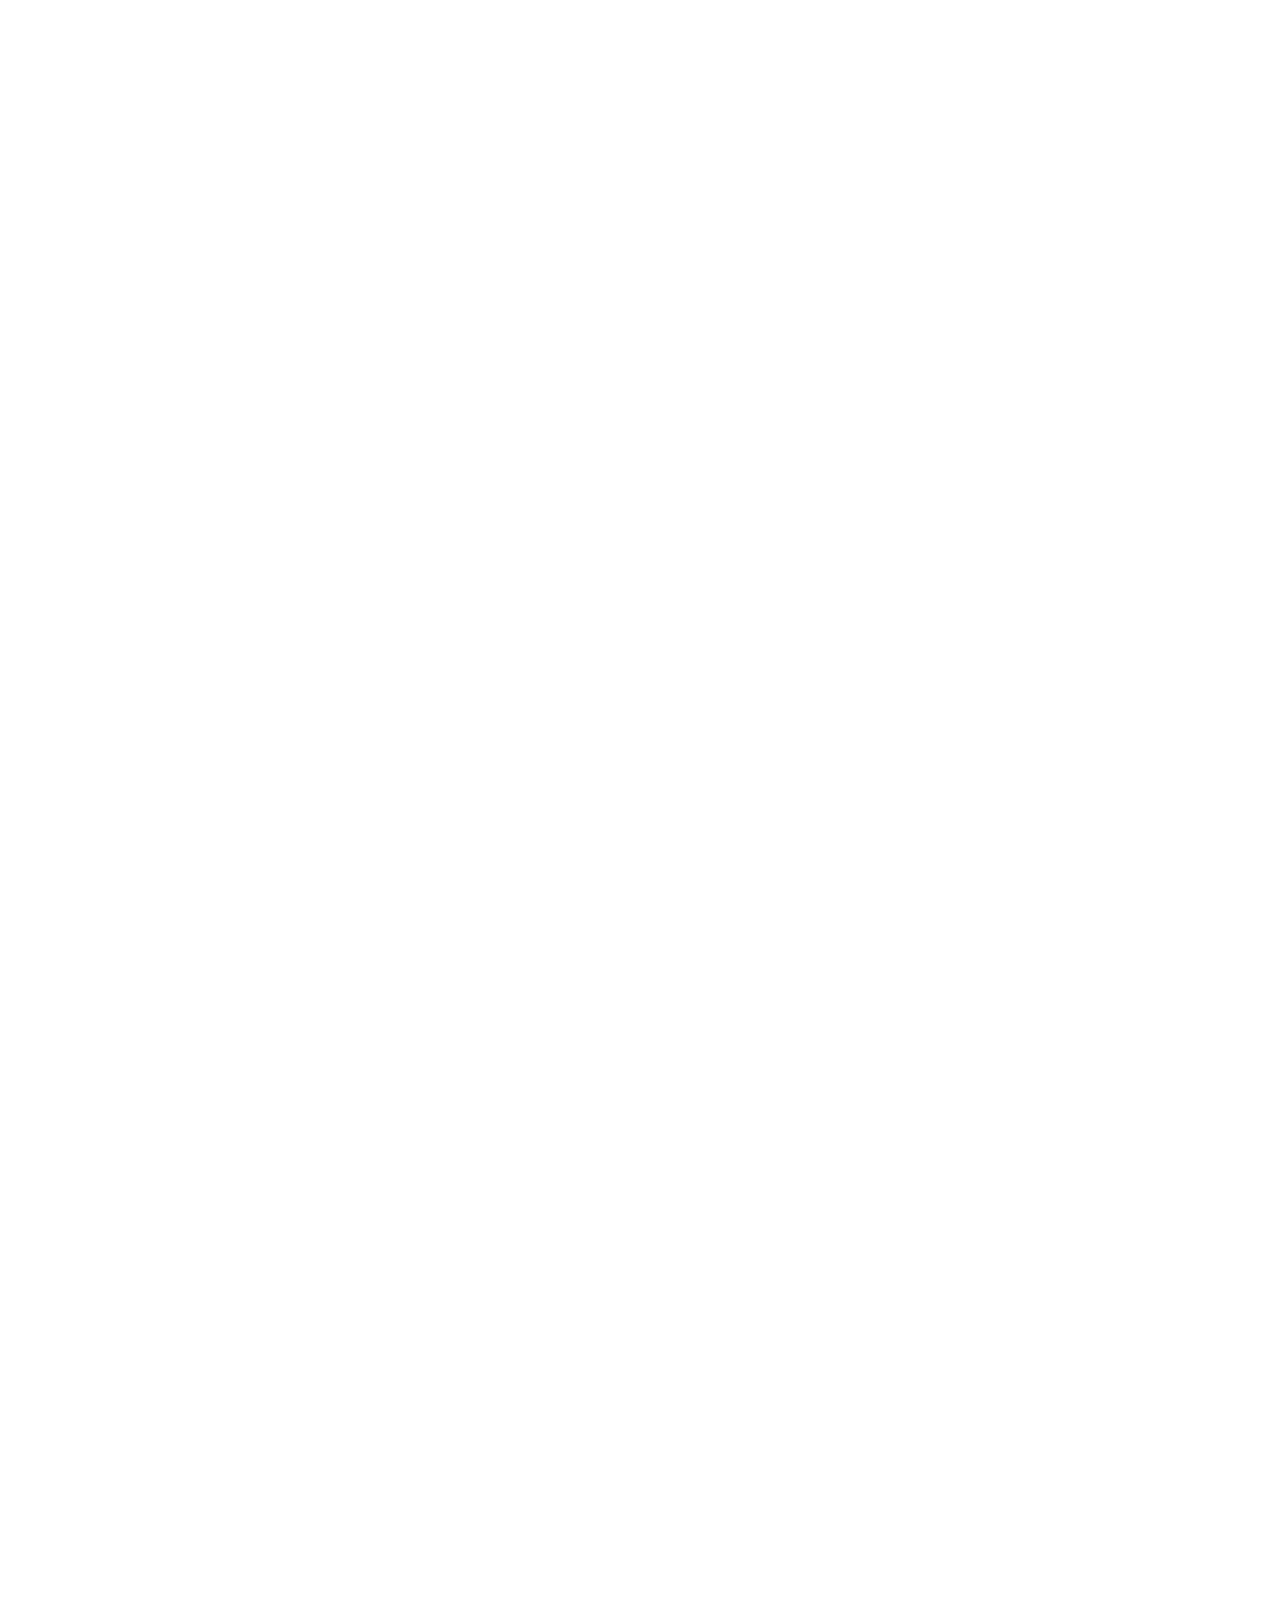
==== commit 5b53f665: "Site updated: 2024-12-18 09:04:48" ====
--- a/index.html
+++ b/index.html
@@ -161,7 +161,7 @@
       <header class="post-header">
         <h2 class="post-title" itemprop="name headline">
           
-            <a href="/2024/12/18/testImgs/" class="post-title-link" itemprop="url">未命名</a>
+            <a href="/2024/12/18/testImgs/" class="post-title-link" itemprop="url">ImgTest</a>
         </h2>
 
         <div class="post-meta">
@@ -172,7 +172,7 @@
               <span class="post-meta-item-text">发表于</span>
               
 
-              <time title="创建时间：2024-12-18 08:55:33 / 修改时间：08:58:35" itemprop="dateCreated datePublished" datetime="2024-12-18T08:55:33+08:00">2024-12-18</time>
+              <time title="创建时间：2024-12-18 09:21:29 / 修改时间：09:04:33" itemprop="dateCreated datePublished" datetime="2024-12-18T09:21:29+08:00">2024-12-18</time>
             </span>
 
           
@@ -187,7 +187,7 @@
 
       
           <p>图片测试</p>
-<p><img src="/testImgs.assets/1650218275286.jpg"></p>
+<p><img src="https://github.com/KinoHui/BlogImgs/blob/main/testImgs/1650218275286.jpg?raw=true"></p>
 
       
     </div>
@@ -628,7 +628,7 @@
         </a>
       </div>
       <div class="site-state-item site-state-tags">
-        <span class="site-state-item-count">1</span>
+        <span class="site-state-item-count">2</span>
         <span class="site-state-item-name">标签</span>
       </div>
   </nav>
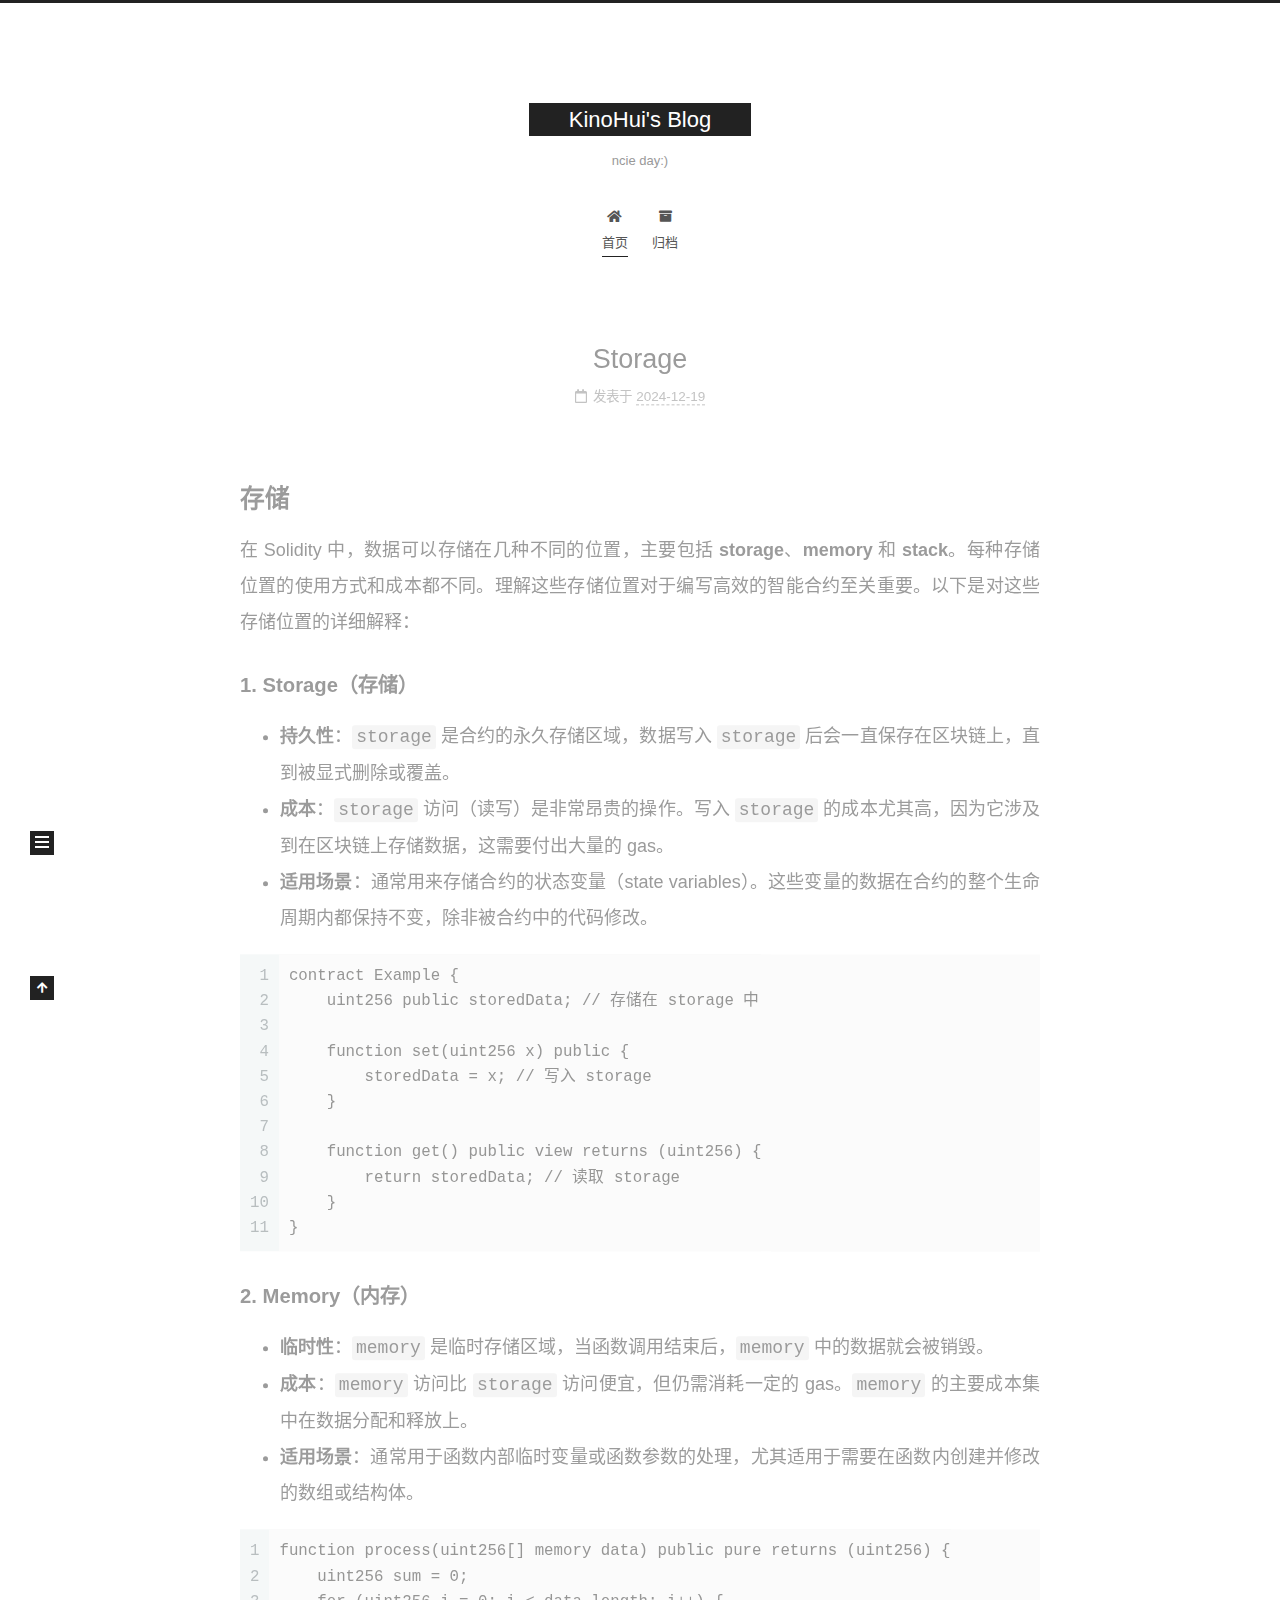
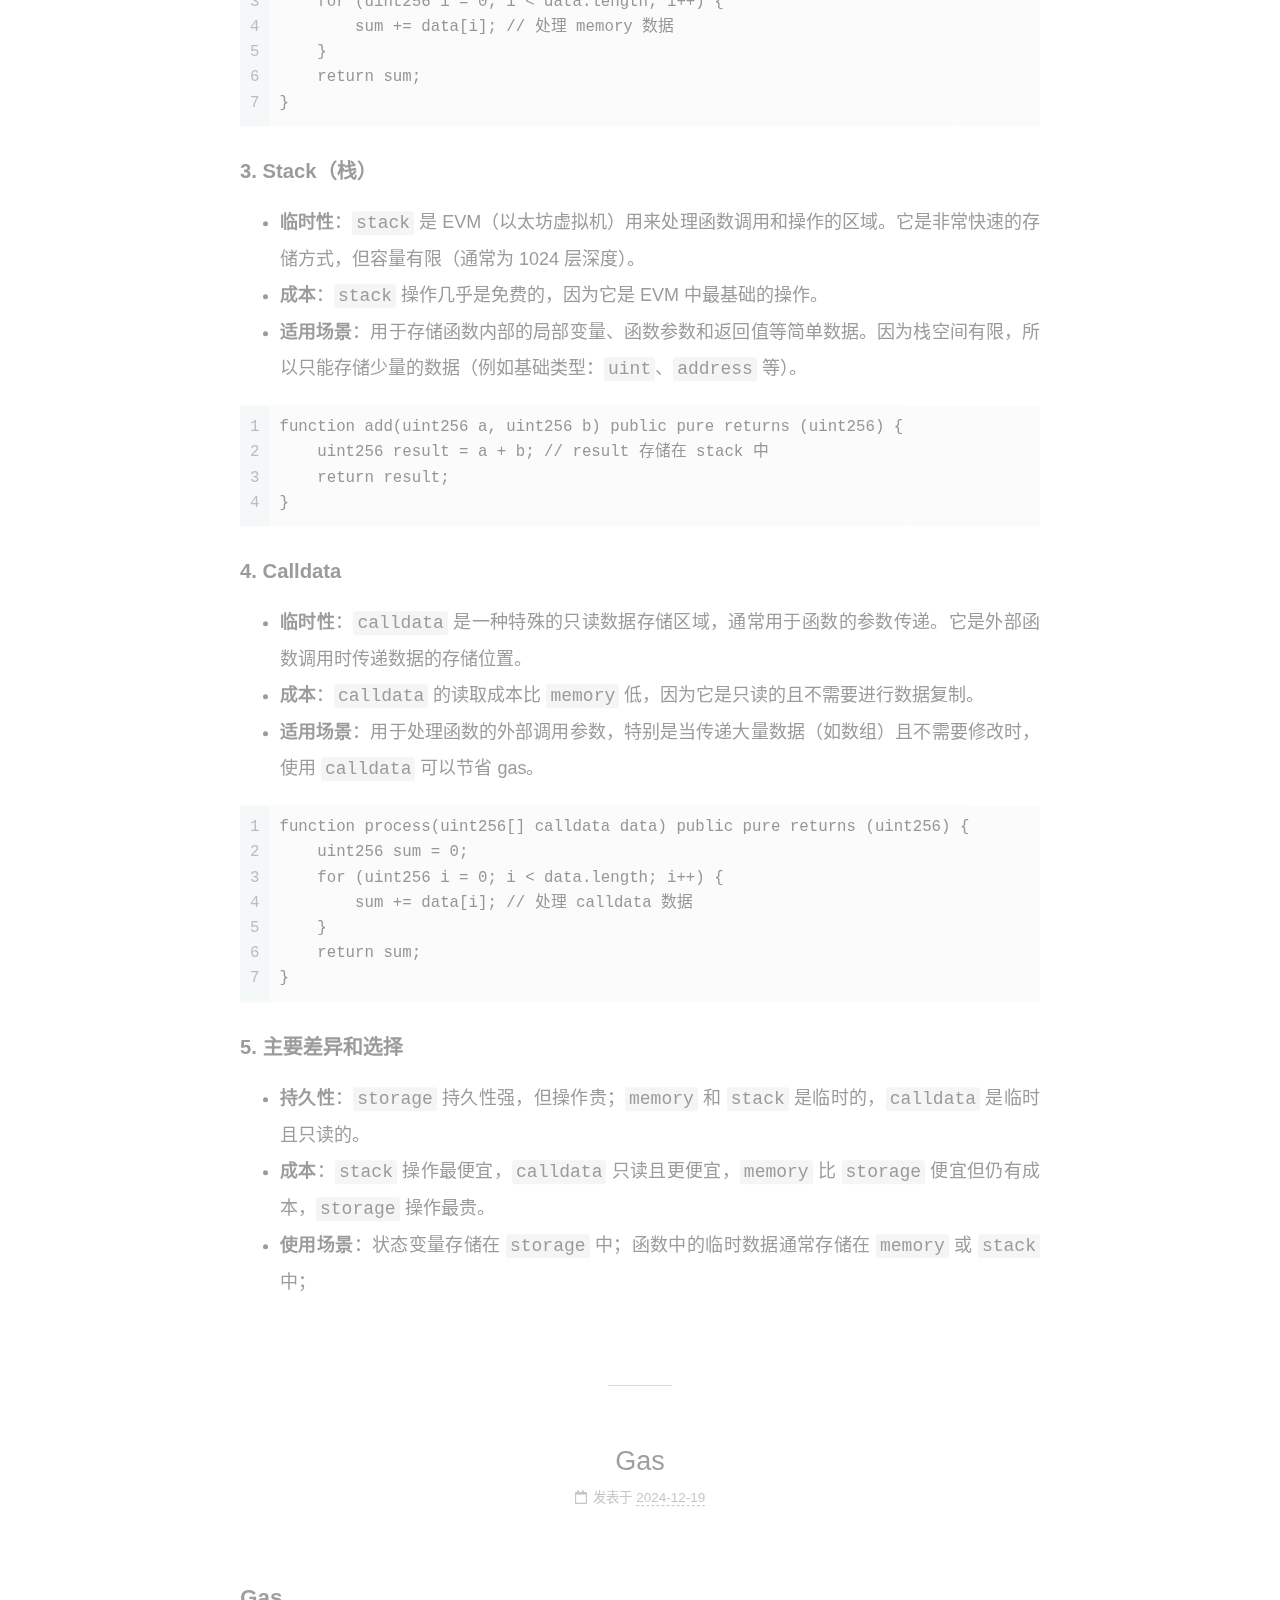
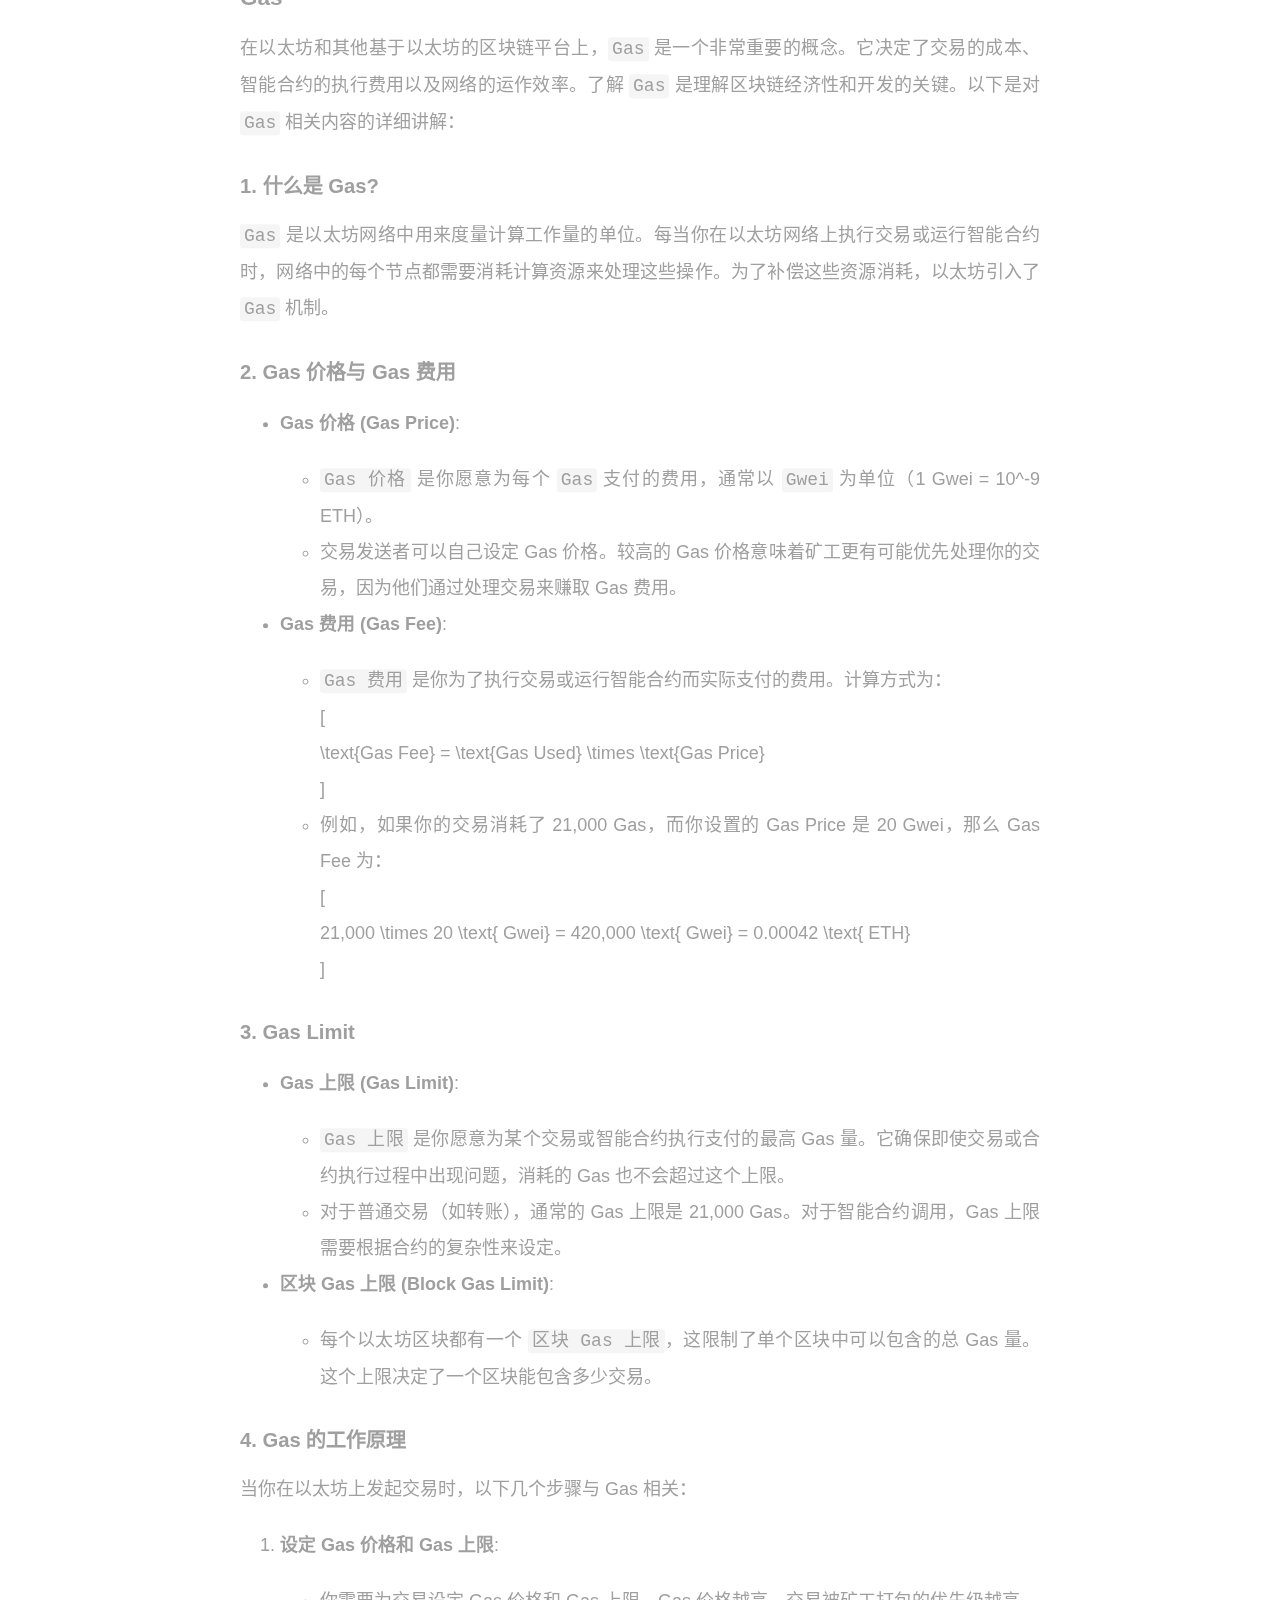
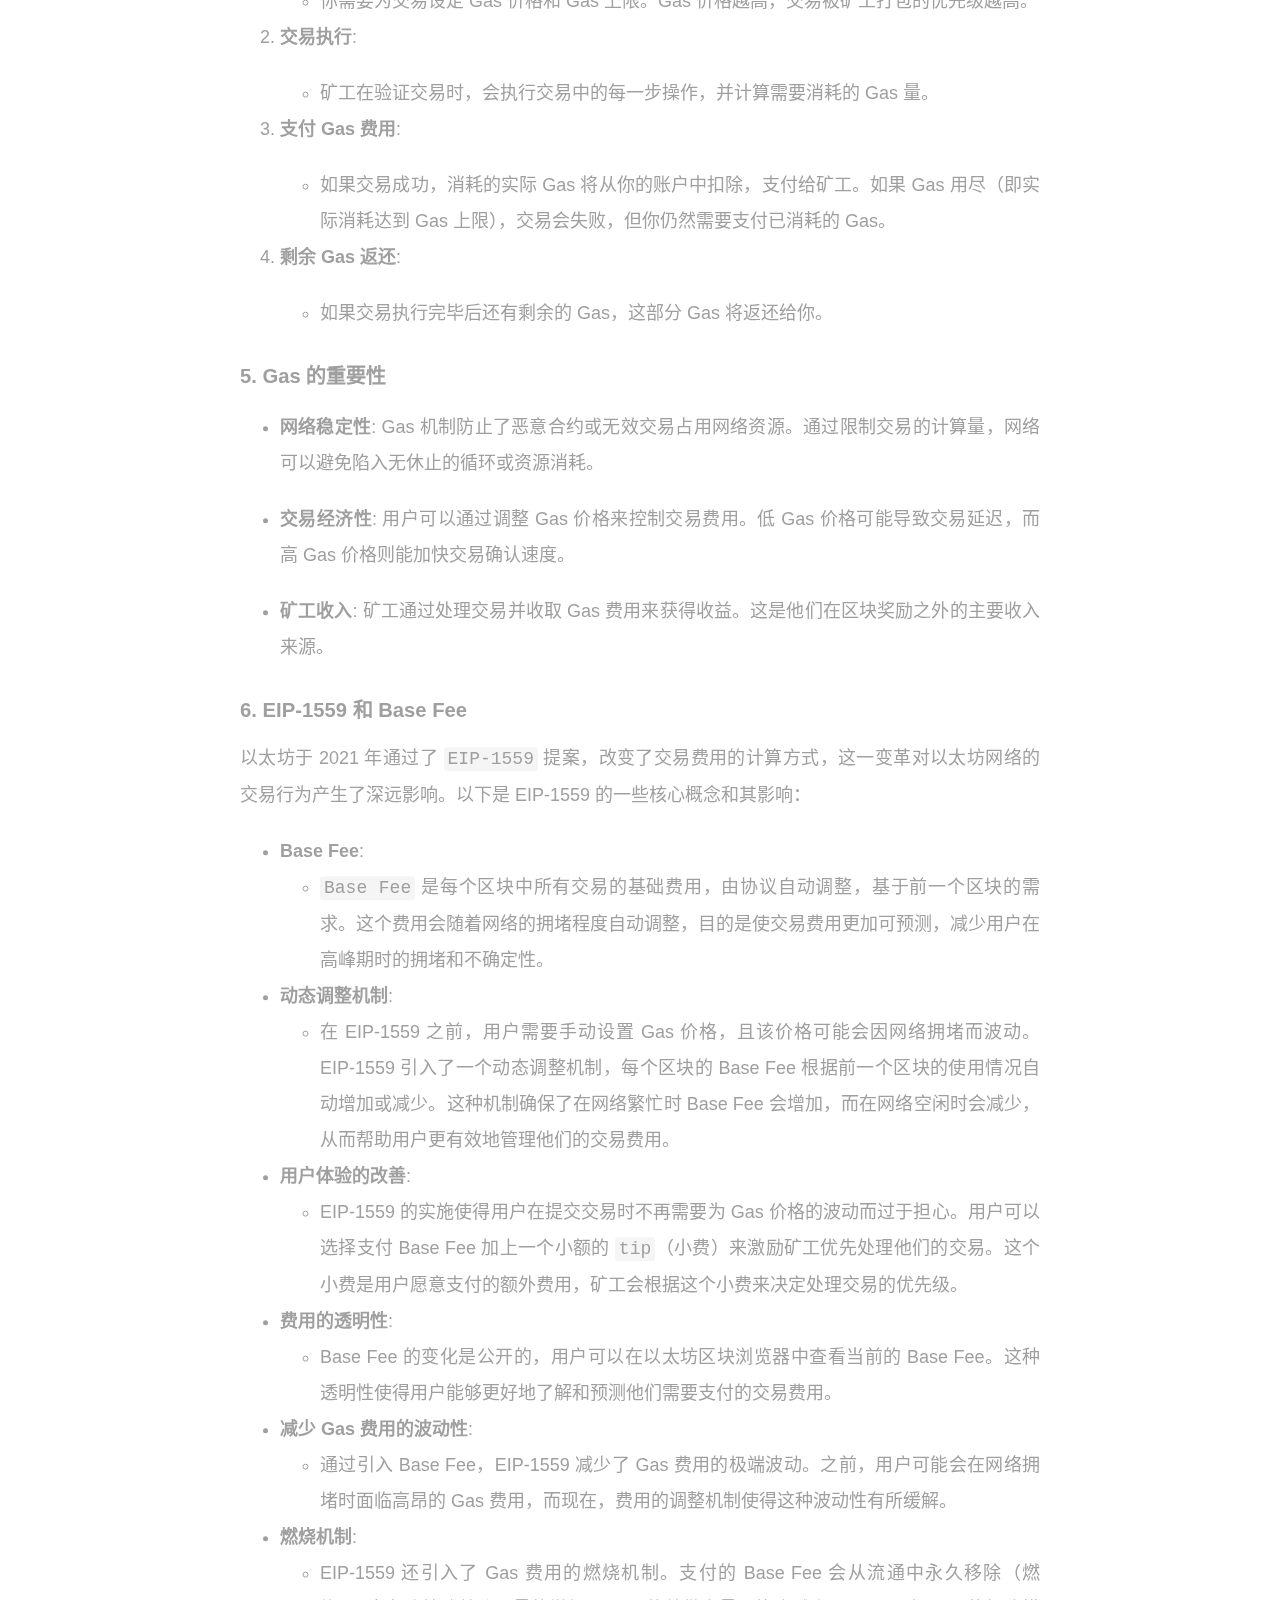
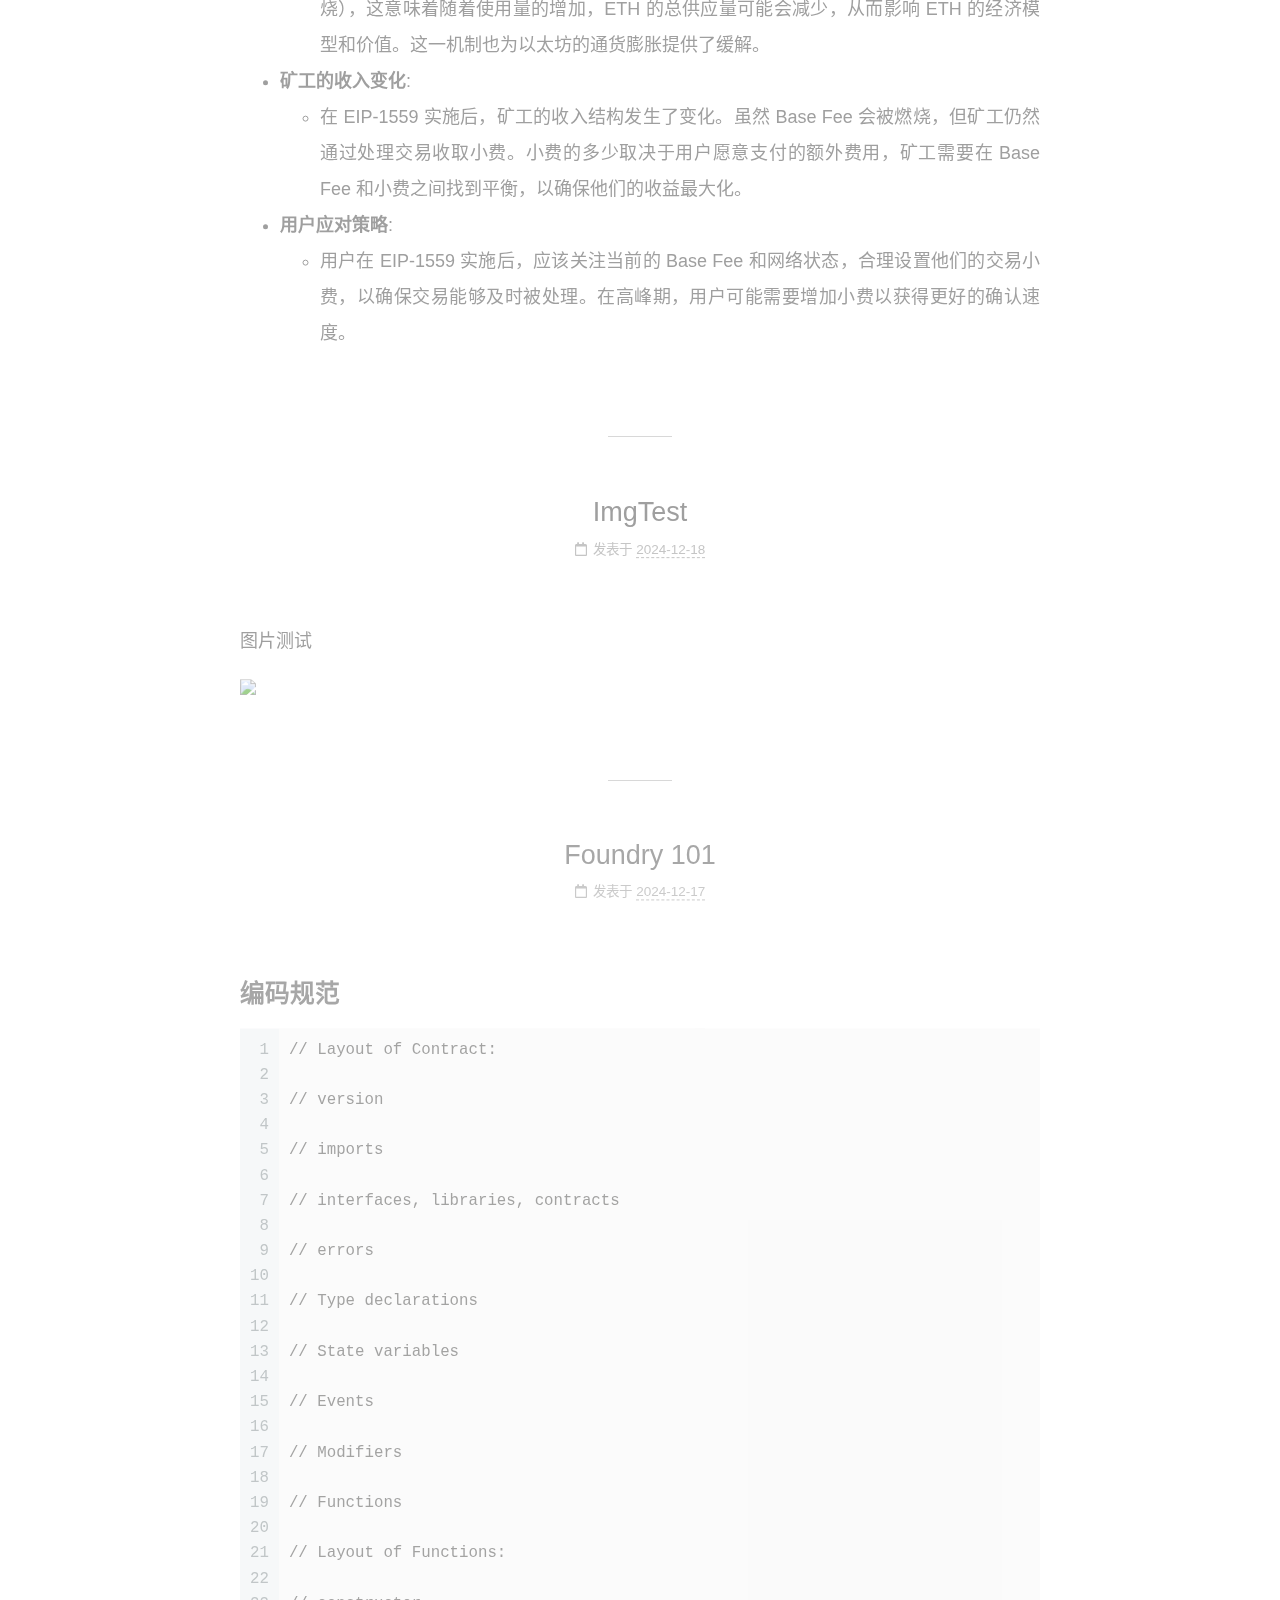
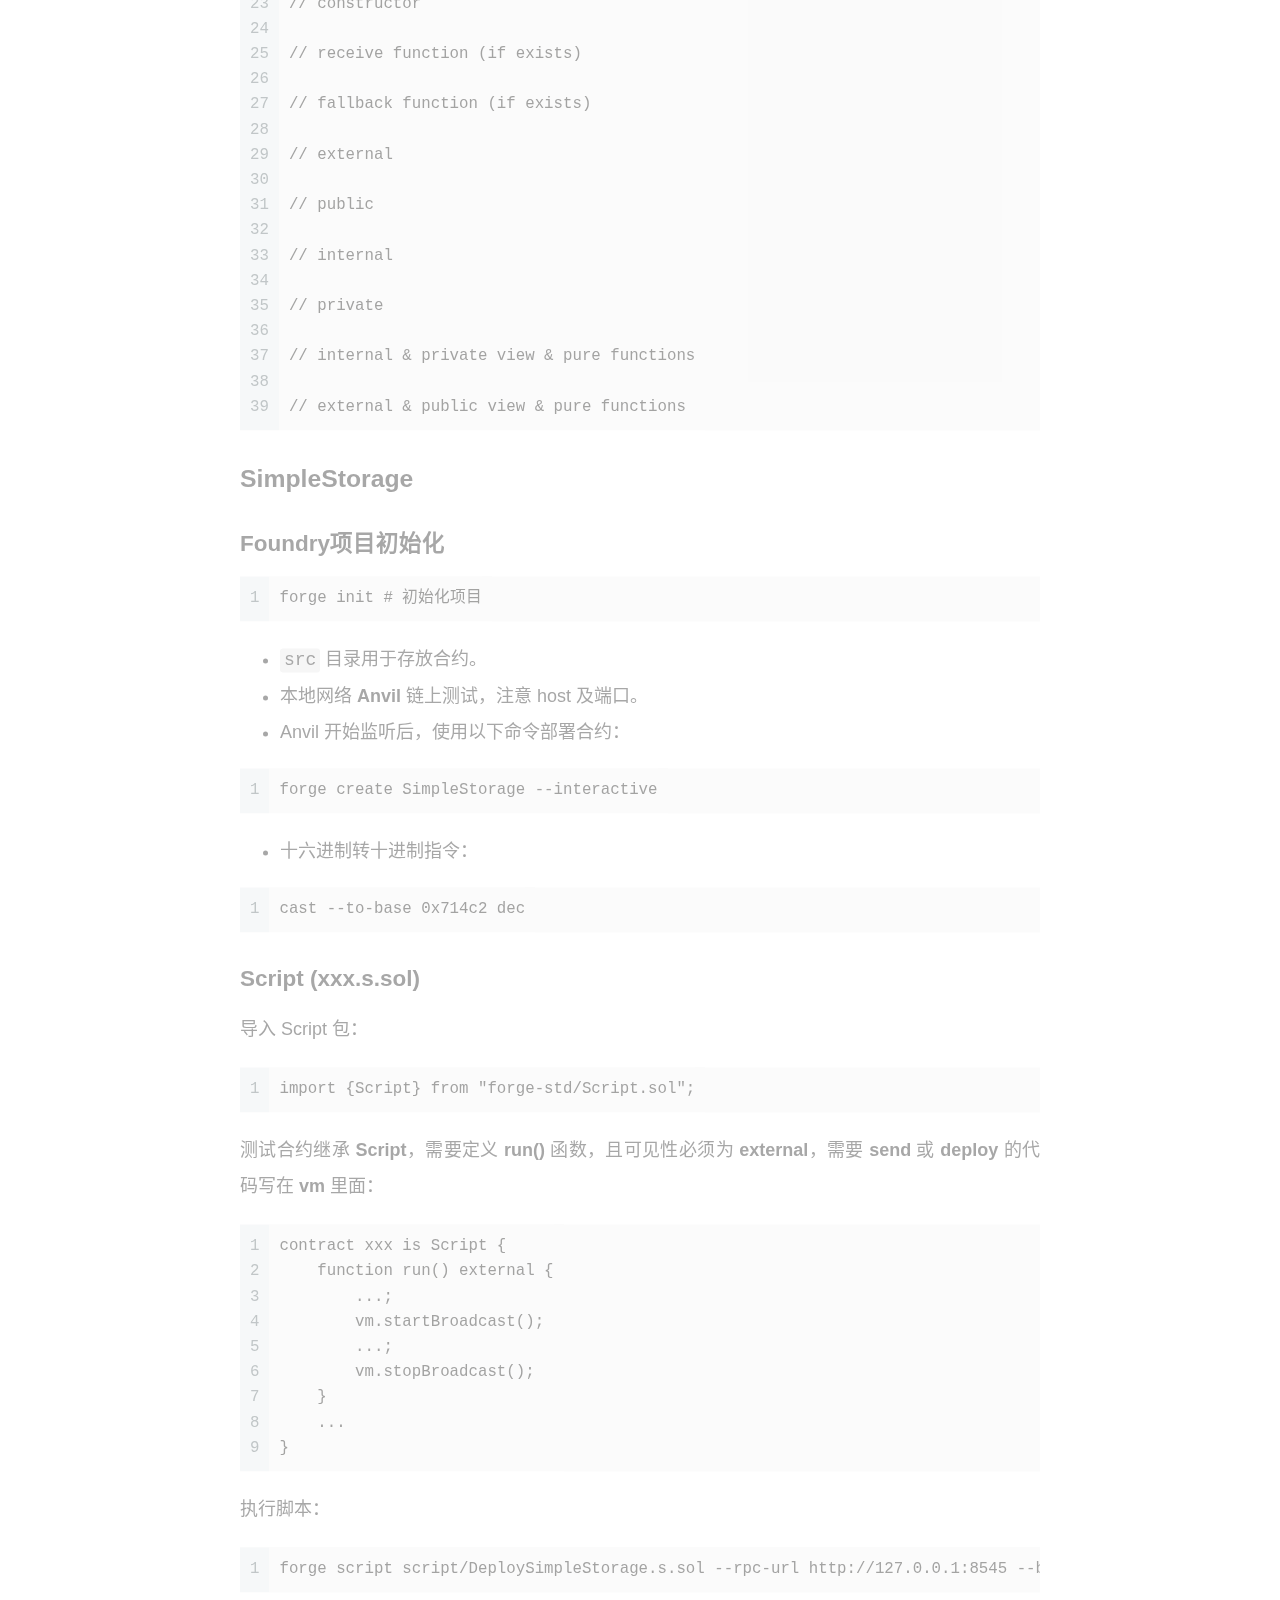
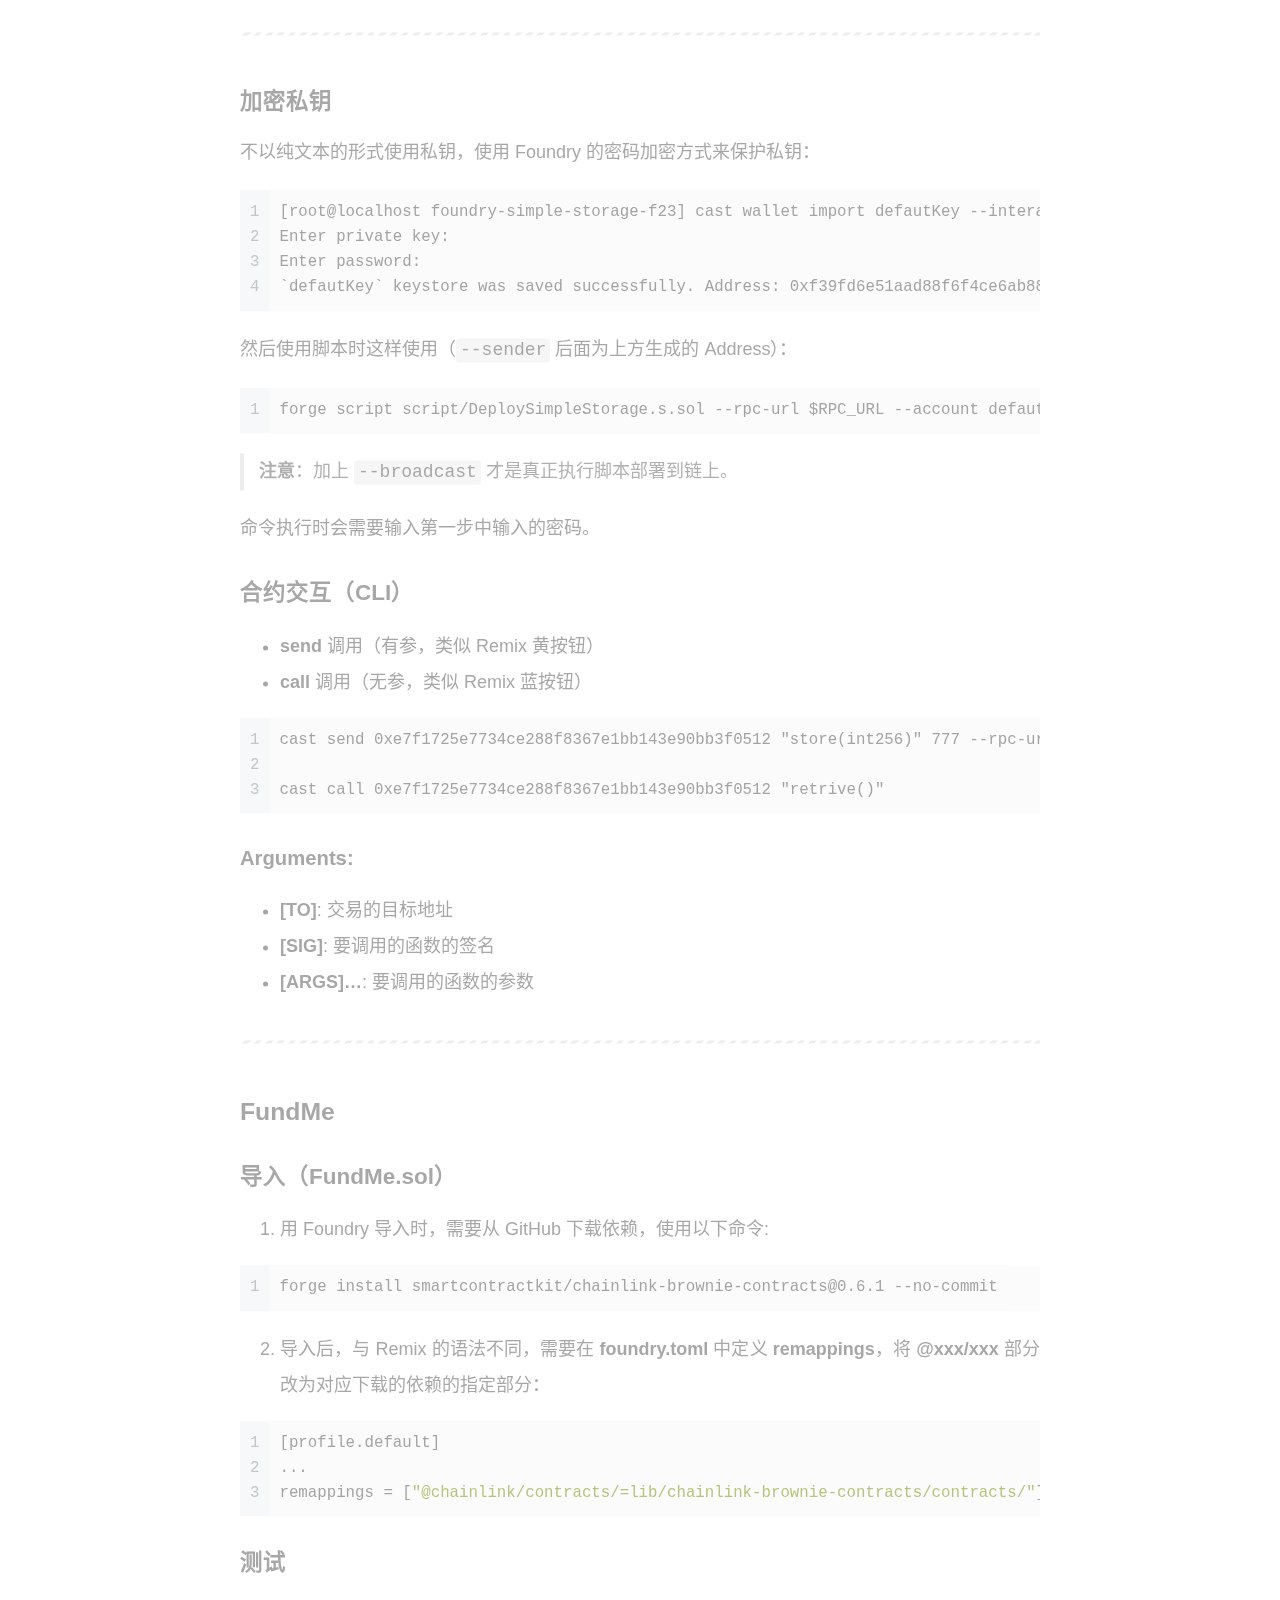
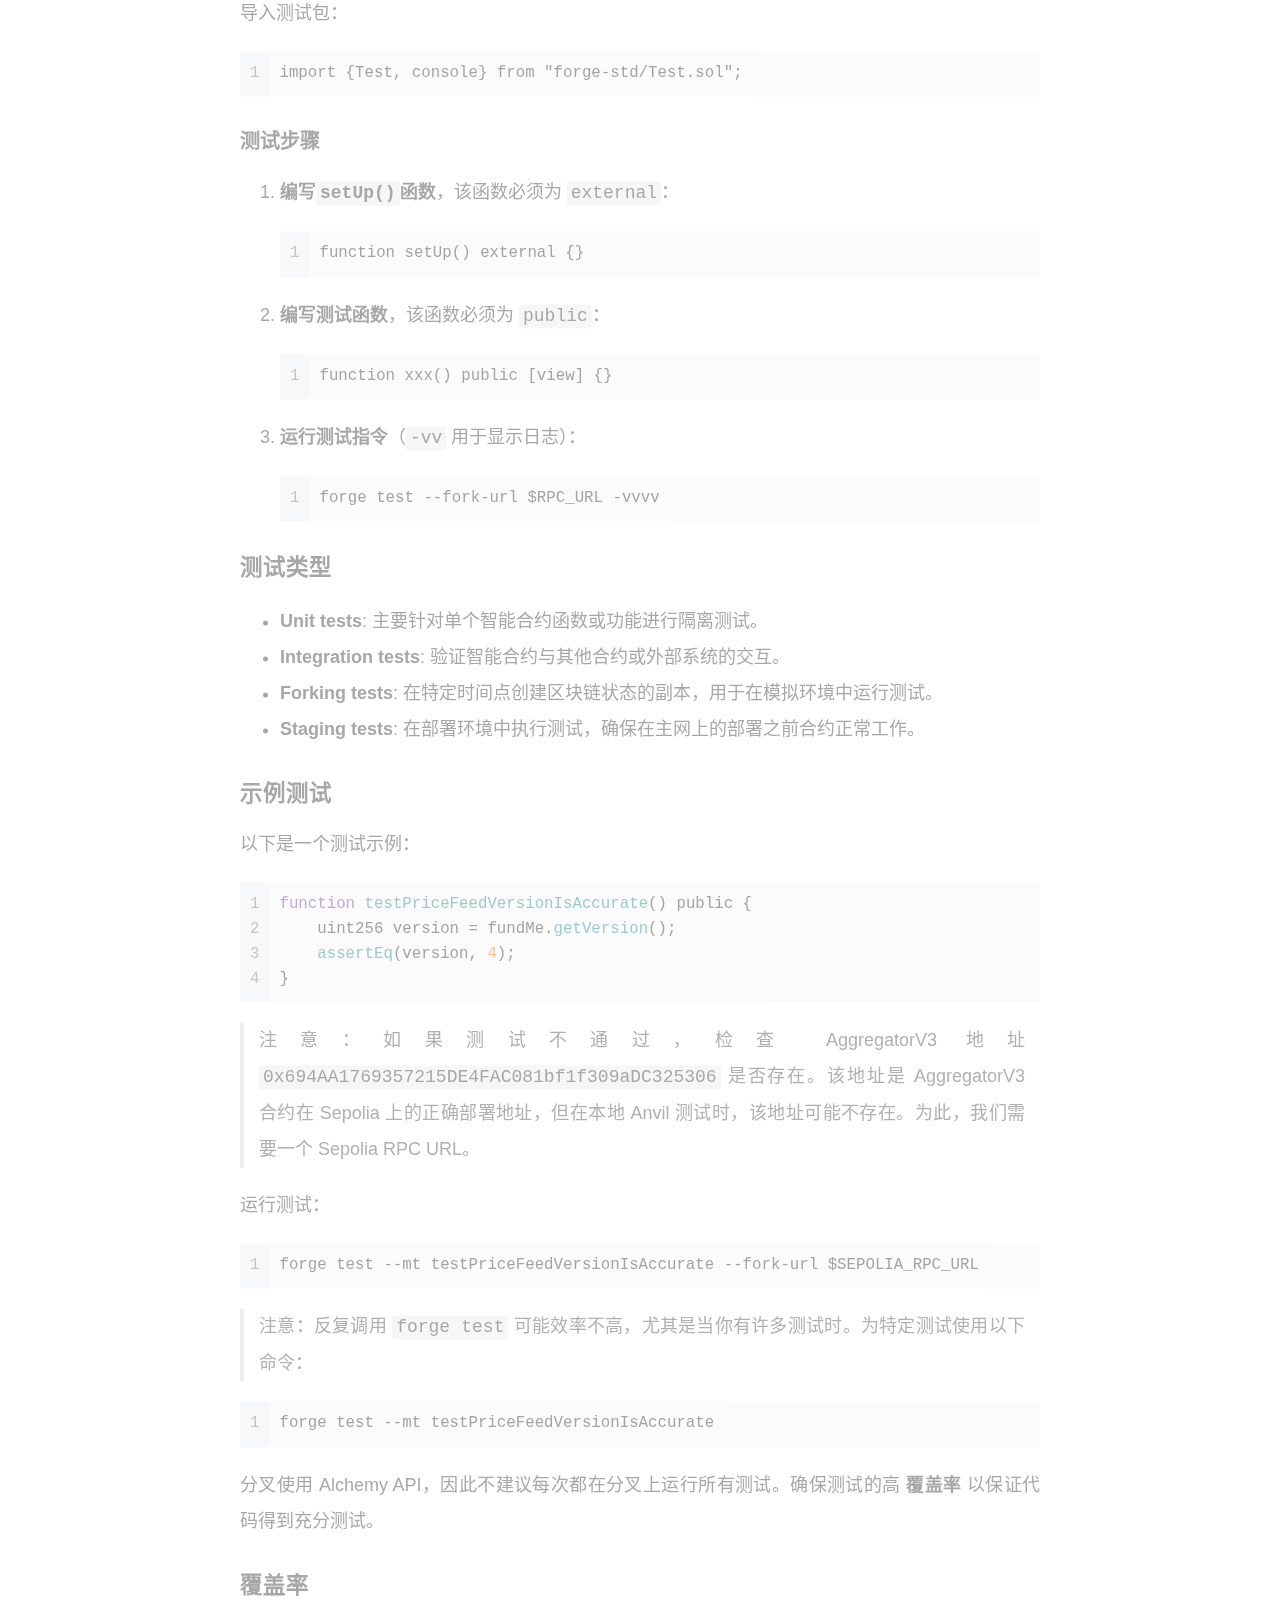
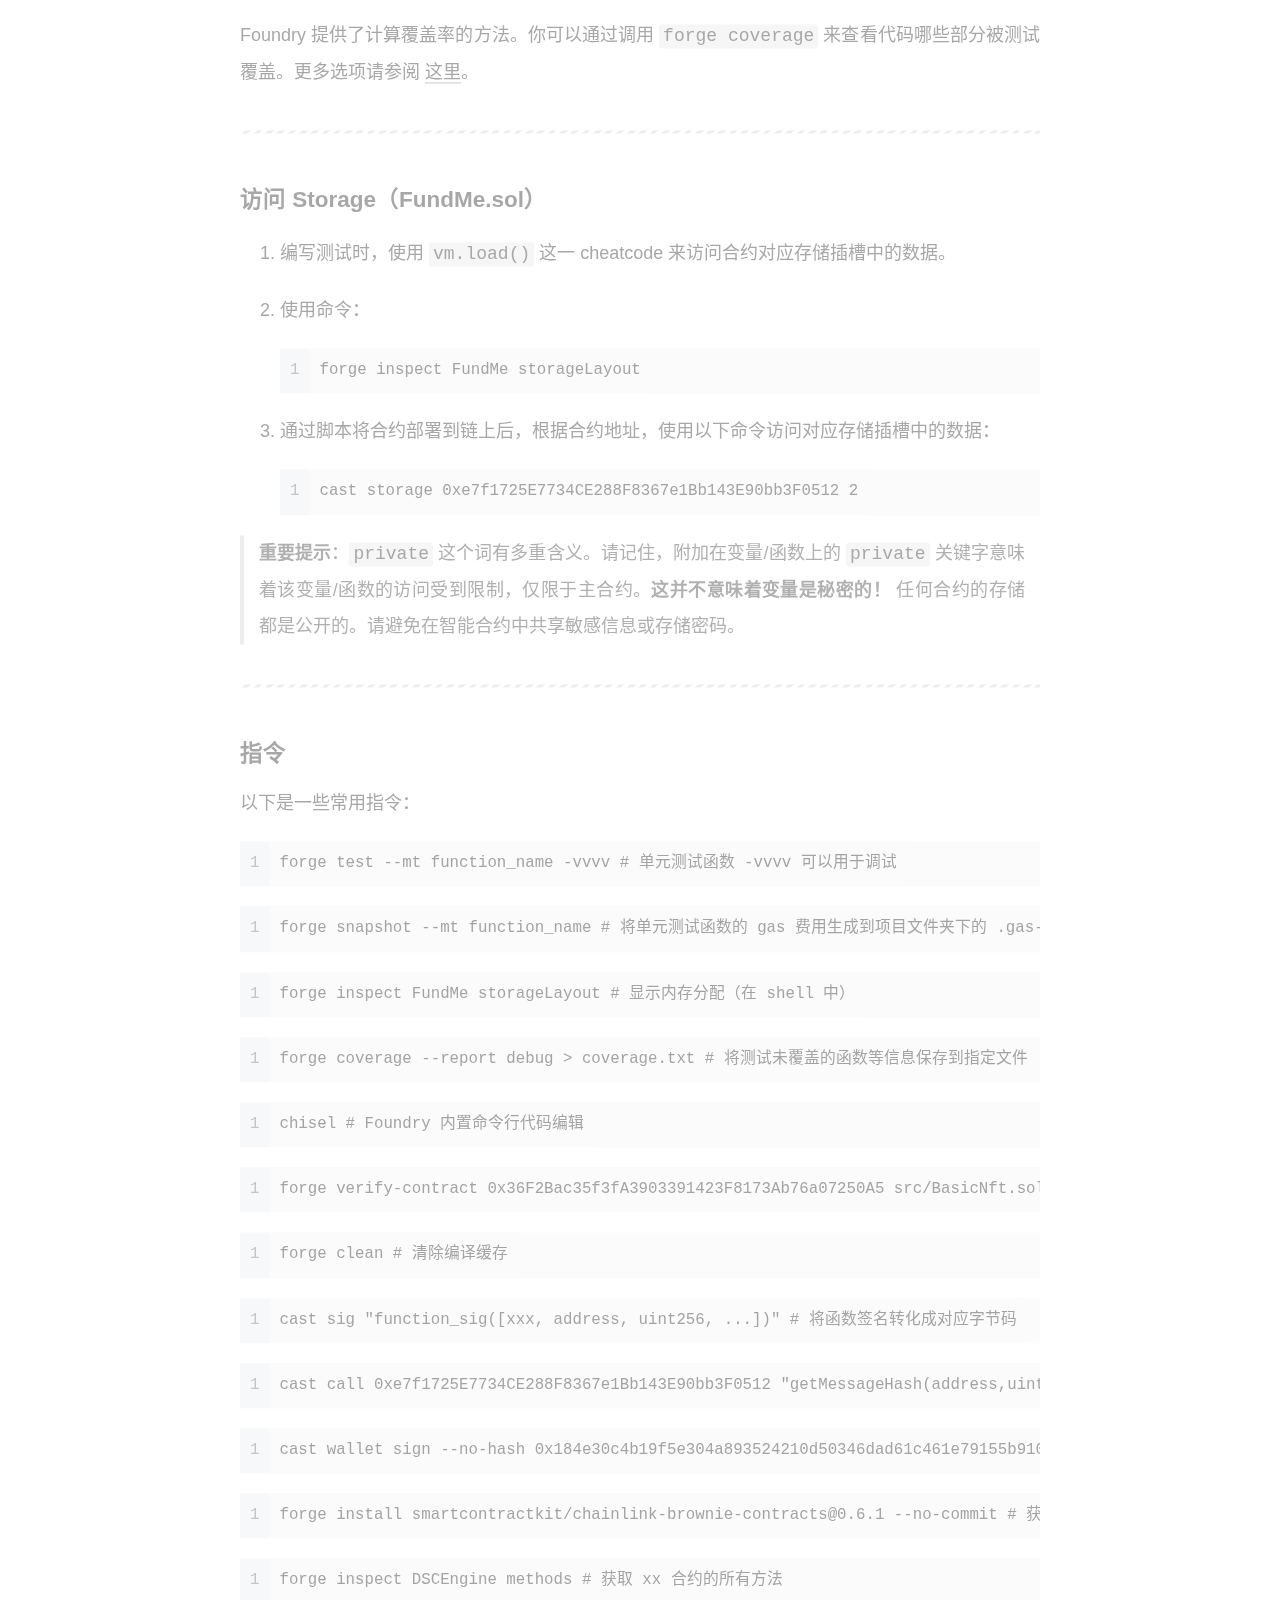
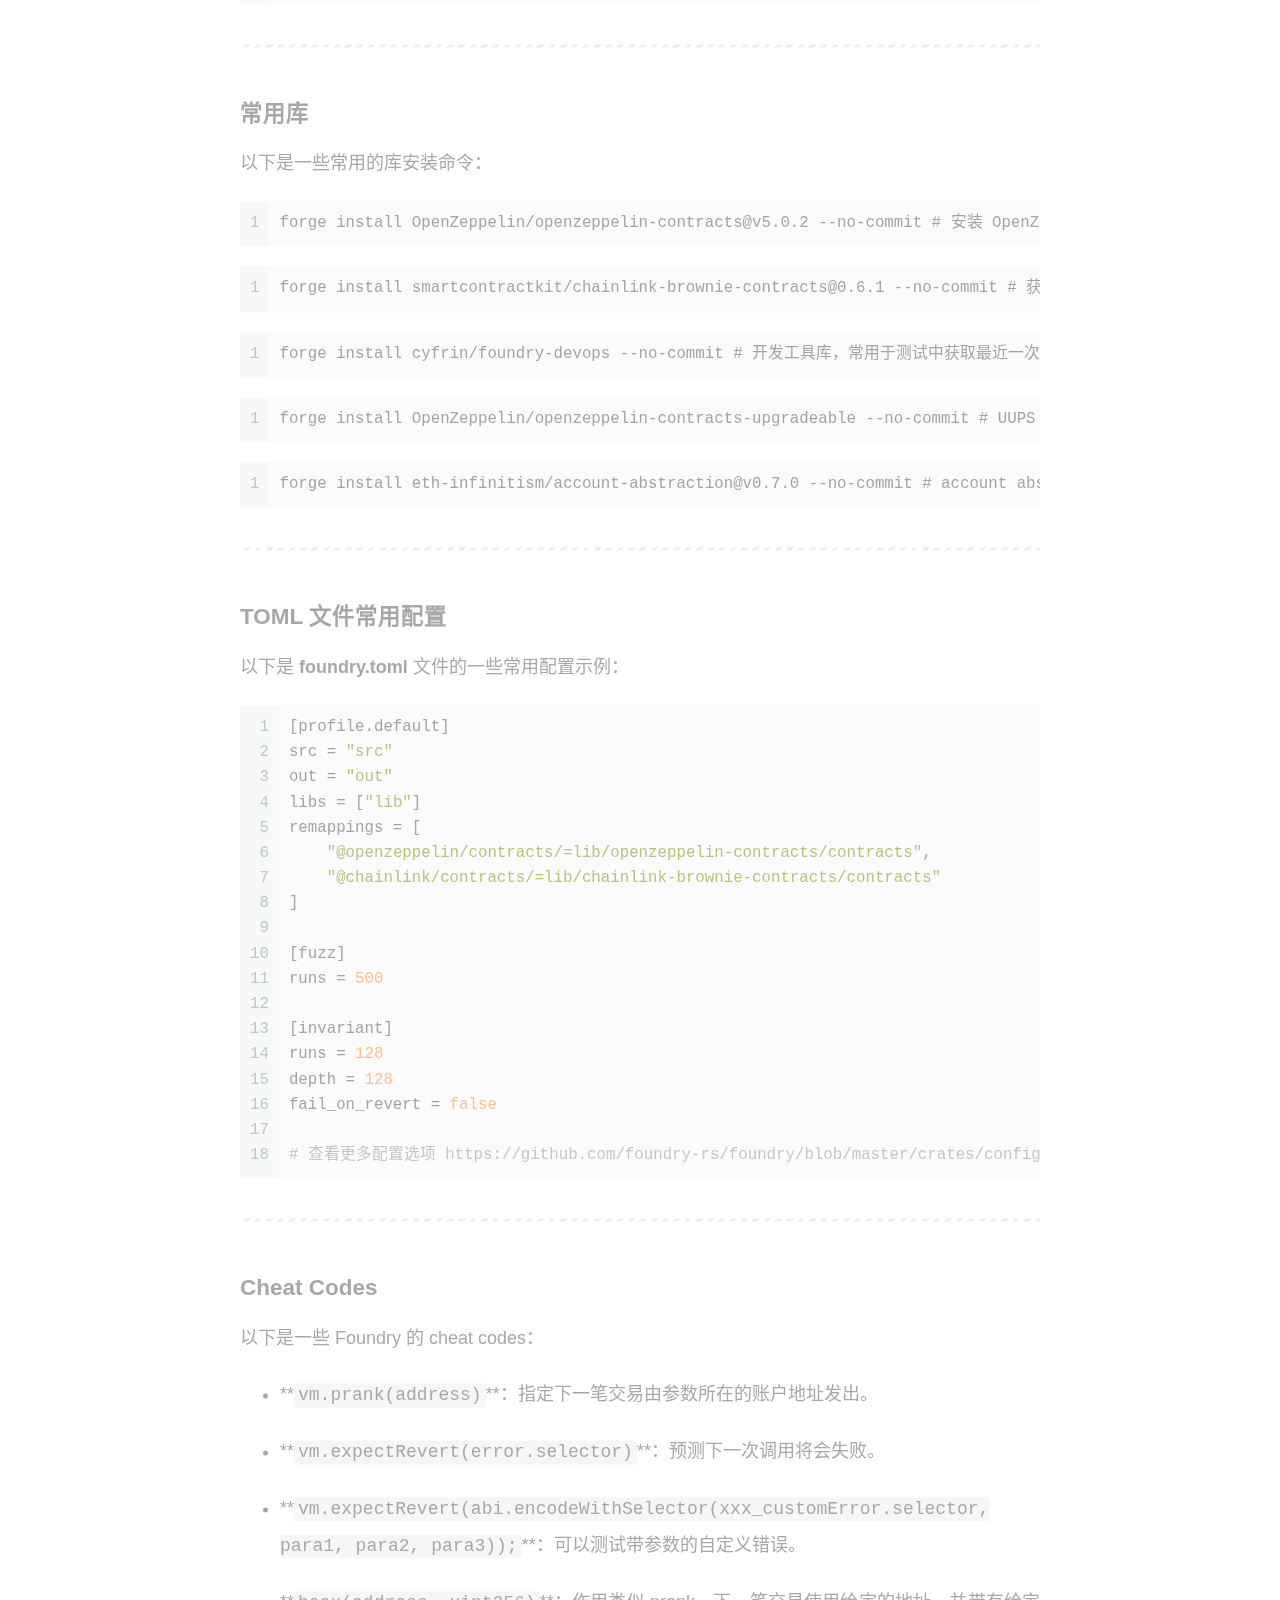
==== commit afb5133f: "Site updated: 2024-12-19 10:02:56" ====
--- a/index.html
+++ b/index.html
@@ -143,6 +143,251 @@
 
           <div class="content index posts-expand">
             
+      
+  
+  
+  <article itemscope itemtype="http://schema.org/Article" class="post-block" lang="zh-CN">
+    <link itemprop="mainEntityOfPage" href="http://example.com/2024/12/19/Storage/">
+
+    <span hidden itemprop="author" itemscope itemtype="http://schema.org/Person">
+      <meta itemprop="image" content="/images/avatar.gif">
+      <meta itemprop="name" content="Kino Hui">
+      <meta itemprop="description" content="">
+    </span>
+
+    <span hidden itemprop="publisher" itemscope itemtype="http://schema.org/Organization">
+      <meta itemprop="name" content="KinoHui's Blog">
+    </span>
+      <header class="post-header">
+        <h2 class="post-title" itemprop="name headline">
+          
+            <a href="/2024/12/19/Storage/" class="post-title-link" itemprop="url">Storage</a>
+        </h2>
+
+        <div class="post-meta">
+            <span class="post-meta-item">
+              <span class="post-meta-item-icon">
+                <i class="far fa-calendar"></i>
+              </span>
+              <span class="post-meta-item-text">发表于</span>
+              
+
+              <time title="创建时间：2024-12-19 10:01:41 / 修改时间：10:02:26" itemprop="dateCreated datePublished" datetime="2024-12-19T10:01:41+08:00">2024-12-19</time>
+            </span>
+
+          
+
+        </div>
+      </header>
+
+    
+    
+    
+    <div class="post-body" itemprop="articleBody">
+
+      
+          <h2 id="存储"><a href="#存储" class="headerlink" title="存储"></a>存储</h2><p>在 Solidity 中，数据可以存储在几种不同的位置，主要包括 <strong>storage</strong>、<strong>memory</strong> 和 <strong>stack</strong>。每种存储位置的使用方式和成本都不同。理解这些存储位置对于编写高效的智能合约至关重要。以下是对这些存储位置的详细解释：</p>
+<h4 id="1-Storage（存储）"><a href="#1-Storage（存储）" class="headerlink" title="1. Storage（存储）"></a>1. <strong>Storage（存储）</strong></h4><ul>
+<li><strong>持久性</strong>：<code>storage</code> 是合约的永久存储区域，数据写入 <code>storage</code> 后会一直保存在区块链上，直到被显式删除或覆盖。</li>
+<li><strong>成本</strong>：<code>storage</code> 访问（读写）是非常昂贵的操作。写入 <code>storage</code> 的成本尤其高，因为它涉及到在区块链上存储数据，这需要付出大量的 gas。</li>
+<li><strong>适用场景</strong>：通常用来存储合约的状态变量（state variables）。这些变量的数据在合约的整个生命周期内都保持不变，除非被合约中的代码修改。</li>
+</ul>
+<figure class="highlight plaintext"><table><tr><td class="gutter"><pre><span class="line">1</span><br><span class="line">2</span><br><span class="line">3</span><br><span class="line">4</span><br><span class="line">5</span><br><span class="line">6</span><br><span class="line">7</span><br><span class="line">8</span><br><span class="line">9</span><br><span class="line">10</span><br><span class="line">11</span><br></pre></td><td class="code"><pre><span class="line">contract Example &#123;</span><br><span class="line">    uint256 public storedData; // 存储在 storage 中</span><br><span class="line"></span><br><span class="line">    function set(uint256 x) public &#123;</span><br><span class="line">        storedData = x; // 写入 storage</span><br><span class="line">    &#125;</span><br><span class="line"></span><br><span class="line">    function get() public view returns (uint256) &#123;</span><br><span class="line">        return storedData; // 读取 storage</span><br><span class="line">    &#125;</span><br><span class="line">&#125;</span><br></pre></td></tr></table></figure>
+
+<h4 id="2-Memory（内存）"><a href="#2-Memory（内存）" class="headerlink" title="2. Memory（内存）"></a>2. <strong>Memory（内存）</strong></h4><ul>
+<li><strong>临时性</strong>：<code>memory</code> 是临时存储区域，当函数调用结束后，<code>memory</code> 中的数据就会被销毁。</li>
+<li><strong>成本</strong>：<code>memory</code> 访问比 <code>storage</code> 访问便宜，但仍需消耗一定的 gas。<code>memory</code> 的主要成本集中在数据分配和释放上。</li>
+<li><strong>适用场景</strong>：通常用于函数内部临时变量或函数参数的处理，尤其适用于需要在函数内创建并修改的数组或结构体。</li>
+</ul>
+<figure class="highlight plaintext"><table><tr><td class="gutter"><pre><span class="line">1</span><br><span class="line">2</span><br><span class="line">3</span><br><span class="line">4</span><br><span class="line">5</span><br><span class="line">6</span><br><span class="line">7</span><br></pre></td><td class="code"><pre><span class="line">function process(uint256[] memory data) public pure returns (uint256) &#123;</span><br><span class="line">    uint256 sum = 0;</span><br><span class="line">    for (uint256 i = 0; i &lt; data.length; i++) &#123;</span><br><span class="line">        sum += data[i]; // 处理 memory 数据</span><br><span class="line">    &#125;</span><br><span class="line">    return sum;</span><br><span class="line">&#125;</span><br></pre></td></tr></table></figure>
+
+<h4 id="3-Stack（栈）"><a href="#3-Stack（栈）" class="headerlink" title="3. Stack（栈）"></a>3. <strong>Stack（栈）</strong></h4><ul>
+<li><strong>临时性</strong>：<code>stack</code> 是 EVM（以太坊虚拟机）用来处理函数调用和操作的区域。它是非常快速的存储方式，但容量有限（通常为 1024 层深度）。</li>
+<li><strong>成本</strong>：<code>stack</code> 操作几乎是免费的，因为它是 EVM 中最基础的操作。</li>
+<li><strong>适用场景</strong>：用于存储函数内部的局部变量、函数参数和返回值等简单数据。因为栈空间有限，所以只能存储少量的数据（例如基础类型：<code>uint</code>、<code>address</code> 等）。</li>
+</ul>
+<figure class="highlight plaintext"><table><tr><td class="gutter"><pre><span class="line">1</span><br><span class="line">2</span><br><span class="line">3</span><br><span class="line">4</span><br></pre></td><td class="code"><pre><span class="line">function add(uint256 a, uint256 b) public pure returns (uint256) &#123;</span><br><span class="line">    uint256 result = a + b; // result 存储在 stack 中</span><br><span class="line">    return result;</span><br><span class="line">&#125;</span><br></pre></td></tr></table></figure>
+
+<h4 id="4-Calldata"><a href="#4-Calldata" class="headerlink" title="4. Calldata"></a>4. <strong>Calldata</strong></h4><ul>
+<li><strong>临时性</strong>：<code>calldata</code> 是一种特殊的只读数据存储区域，通常用于函数的参数传递。它是外部函数调用时传递数据的存储位置。</li>
+<li><strong>成本</strong>：<code>calldata</code> 的读取成本比 <code>memory</code> 低，因为它是只读的且不需要进行数据复制。</li>
+<li><strong>适用场景</strong>：用于处理函数的外部调用参数，特别是当传递大量数据（如数组）且不需要修改时，使用 <code>calldata</code> 可以节省 gas。</li>
+</ul>
+<figure class="highlight plaintext"><table><tr><td class="gutter"><pre><span class="line">1</span><br><span class="line">2</span><br><span class="line">3</span><br><span class="line">4</span><br><span class="line">5</span><br><span class="line">6</span><br><span class="line">7</span><br></pre></td><td class="code"><pre><span class="line">function process(uint256[] calldata data) public pure returns (uint256) &#123;</span><br><span class="line">    uint256 sum = 0;</span><br><span class="line">    for (uint256 i = 0; i &lt; data.length; i++) &#123;</span><br><span class="line">        sum += data[i]; // 处理 calldata 数据</span><br><span class="line">    &#125;</span><br><span class="line">    return sum;</span><br><span class="line">&#125;</span><br></pre></td></tr></table></figure>
+
+<h4 id="5-主要差异和选择"><a href="#5-主要差异和选择" class="headerlink" title="5. 主要差异和选择"></a>5. <strong>主要差异和选择</strong></h4><ul>
+<li><strong>持久性</strong>：<code>storage</code> 持久性强，但操作贵；<code>memory</code> 和 <code>stack</code> 是临时的，<code>calldata</code> 是临时且只读的。</li>
+<li><strong>成本</strong>：<code>stack</code> 操作最便宜，<code>calldata</code> 只读且更便宜，<code>memory</code> 比 <code>storage</code> 便宜但仍有成本，<code>storage</code> 操作最贵。</li>
+<li><strong>使用场景</strong>：状态变量存储在 <code>storage</code> 中；函数中的临时数据通常存储在 <code>memory</code> 或 <code>stack</code> 中；</li>
+</ul>
+
+      
+    </div>
+
+    
+    
+    
+      <footer class="post-footer">
+        <div class="post-eof"></div>
+      </footer>
+  </article>
+  
+  
+  
+
+      
+  
+  
+  <article itemscope itemtype="http://schema.org/Article" class="post-block" lang="zh-CN">
+    <link itemprop="mainEntityOfPage" href="http://example.com/2024/12/19/Gas/">
+
+    <span hidden itemprop="author" itemscope itemtype="http://schema.org/Person">
+      <meta itemprop="image" content="/images/avatar.gif">
+      <meta itemprop="name" content="Kino Hui">
+      <meta itemprop="description" content="">
+    </span>
+
+    <span hidden itemprop="publisher" itemscope itemtype="http://schema.org/Organization">
+      <meta itemprop="name" content="KinoHui's Blog">
+    </span>
+      <header class="post-header">
+        <h2 class="post-title" itemprop="name headline">
+          
+            <a href="/2024/12/19/Gas/" class="post-title-link" itemprop="url">Gas</a>
+        </h2>
+
+        <div class="post-meta">
+            <span class="post-meta-item">
+              <span class="post-meta-item-icon">
+                <i class="far fa-calendar"></i>
+              </span>
+              <span class="post-meta-item-text">发表于</span>
+              
+
+              <time title="创建时间：2024-12-19 09:52:49 / 修改时间：10:00:59" itemprop="dateCreated datePublished" datetime="2024-12-19T09:52:49+08:00">2024-12-19</time>
+            </span>
+
+          
+
+        </div>
+      </header>
+
+    
+    
+    
+    <div class="post-body" itemprop="articleBody">
+
+      
+          <h3 id="Gas"><a href="#Gas" class="headerlink" title="Gas"></a>Gas</h3><p>在以太坊和其他基于以太坊的区块链平台上，<code>Gas</code> 是一个非常重要的概念。它决定了交易的成本、智能合约的执行费用以及网络的运作效率。了解 <code>Gas</code> 是理解区块链经济性和开发的关键。以下是对 <code>Gas</code> 相关内容的详细讲解：</p>
+<h4 id="1-什么是-Gas"><a href="#1-什么是-Gas" class="headerlink" title="1. 什么是 Gas?"></a>1. <strong>什么是 Gas?</strong></h4><p><code>Gas</code> 是以太坊网络中用来度量计算工作量的单位。每当你在以太坊网络上执行交易或运行智能合约时，网络中的每个节点都需要消耗计算资源来处理这些操作。为了补偿这些资源消耗，以太坊引入了 <code>Gas</code> 机制。</p>
+<h4 id="2-Gas-价格与-Gas-费用"><a href="#2-Gas-价格与-Gas-费用" class="headerlink" title="2. Gas 价格与 Gas 费用"></a>2. <strong>Gas 价格与 Gas 费用</strong></h4><ul>
+<li><p><strong>Gas 价格 (Gas Price)</strong>: </p>
+<ul>
+<li><code>Gas 价格</code> 是你愿意为每个 <code>Gas</code> 支付的费用，通常以 <code>Gwei</code> 为单位（1 Gwei &#x3D; 10^-9 ETH）。</li>
+<li>交易发送者可以自己设定 Gas 价格。较高的 Gas 价格意味着矿工更有可能优先处理你的交易，因为他们通过处理交易来赚取 Gas 费用。</li>
+</ul>
+</li>
+<li><p><strong>Gas 费用 (Gas Fee)</strong>:</p>
+<ul>
+<li><code>Gas 费用</code> 是你为了执行交易或运行智能合约而实际支付的费用。计算方式为：<br>[<br>\text{Gas Fee} &#x3D; \text{Gas Used} \times \text{Gas Price}<br>]</li>
+<li>例如，如果你的交易消耗了 21,000 Gas，而你设置的 Gas Price 是 20 Gwei，那么 Gas Fee 为：<br>[<br>21,000 \times 20 \text{ Gwei} &#x3D; 420,000 \text{ Gwei} &#x3D; 0.00042 \text{ ETH}<br>]</li>
+</ul>
+</li>
+</ul>
+<h4 id="3-Gas-Limit"><a href="#3-Gas-Limit" class="headerlink" title="3. Gas Limit"></a>3. <strong>Gas Limit</strong></h4><ul>
+<li><p><strong>Gas 上限 (Gas Limit)</strong>:</p>
+<ul>
+<li><code>Gas 上限</code> 是你愿意为某个交易或智能合约执行支付的最高 Gas 量。它确保即使交易或合约执行过程中出现问题，消耗的 Gas 也不会超过这个上限。</li>
+<li>对于普通交易（如转账），通常的 Gas 上限是 21,000 Gas。对于智能合约调用，Gas 上限需要根据合约的复杂性来设定。</li>
+</ul>
+</li>
+<li><p><strong>区块 Gas 上限 (Block Gas Limit)</strong>:</p>
+<ul>
+<li>每个以太坊区块都有一个 <code>区块 Gas 上限</code>，这限制了单个区块中可以包含的总 Gas 量。这个上限决定了一个区块能包含多少交易。</li>
+</ul>
+</li>
+</ul>
+<h4 id="4-Gas-的工作原理"><a href="#4-Gas-的工作原理" class="headerlink" title="4. Gas 的工作原理"></a>4. <strong>Gas 的工作原理</strong></h4><p>当你在以太坊上发起交易时，以下几个步骤与 Gas 相关：</p>
+<ol>
+<li><p><strong>设定 Gas 价格和 Gas 上限</strong>: </p>
+<ul>
+<li>你需要为交易设定 Gas 价格和 Gas 上限。Gas 价格越高，交易被矿工打包的优先级越高。</li>
+</ul>
+</li>
+<li><p><strong>交易执行</strong>: </p>
+<ul>
+<li>矿工在验证交易时，会执行交易中的每一步操作，并计算需要消耗的 Gas 量。</li>
+</ul>
+</li>
+<li><p><strong>支付 Gas 费用</strong>: </p>
+<ul>
+<li>如果交易成功，消耗的实际 Gas 将从你的账户中扣除，支付给矿工。如果 Gas 用尽（即实际消耗达到 Gas 上限），交易会失败，但你仍然需要支付已消耗的 Gas。</li>
+</ul>
+</li>
+<li><p><strong>剩余 Gas 返还</strong>: </p>
+<ul>
+<li>如果交易执行完毕后还有剩余的 Gas，这部分 Gas 将返还给你。</li>
+</ul>
+</li>
+</ol>
+<h4 id="5-Gas-的重要性"><a href="#5-Gas-的重要性" class="headerlink" title="5. Gas 的重要性"></a>5. <strong>Gas 的重要性</strong></h4><ul>
+<li><p><strong>网络稳定性</strong>: Gas 机制防止了恶意合约或无效交易占用网络资源。通过限制交易的计算量，网络可以避免陷入无休止的循环或资源消耗。</p>
+</li>
+<li><p><strong>交易经济性</strong>: 用户可以通过调整 Gas 价格来控制交易费用。低 Gas 价格可能导致交易延迟，而高 Gas 价格则能加快交易确认速度。</p>
+</li>
+<li><p><strong>矿工收入</strong>: 矿工通过处理交易并收取 Gas 费用来获得收益。这是他们在区块奖励之外的主要收入来源。</p>
+</li>
+</ul>
+<h4 id="6-EIP-1559-和-Base-Fee"><a href="#6-EIP-1559-和-Base-Fee" class="headerlink" title="6. EIP-1559 和 Base Fee"></a>6. <strong>EIP-1559 和 Base Fee</strong></h4><p>以太坊于 2021 年通过了 <code>EIP-1559</code> 提案，改变了交易费用的计算方式，这一变革对以太坊网络的交易行为产生了深远影响。以下是 EIP-1559 的一些核心概念和其影响：</p>
+<ul>
+<li><strong>Base Fee</strong>:<ul>
+<li><code>Base Fee</code> 是每个区块中所有交易的基础费用，由协议自动调整，基于前一个区块的需求。这个费用会随着网络的拥堵程度自动调整，目的是使交易费用更加可预测，减少用户在高峰期时的拥堵和不确定性。</li>
+</ul>
+</li>
+<li><strong>动态调整机制</strong>:<ul>
+<li>在 EIP-1559 之前，用户需要手动设置 Gas 价格，且该价格可能会因网络拥堵而波动。EIP-1559 引入了一个动态调整机制，每个区块的 Base Fee 根据前一个区块的使用情况自动增加或减少。这种机制确保了在网络繁忙时 Base Fee 会增加，而在网络空闲时会减少，从而帮助用户更有效地管理他们的交易费用。</li>
+</ul>
+</li>
+<li><strong>用户体验的改善</strong>:<ul>
+<li>EIP-1559 的实施使得用户在提交交易时不再需要为 Gas 价格的波动而过于担心。用户可以选择支付 Base Fee 加上一个小额的 <code>tip</code>（小费）来激励矿工优先处理他们的交易。这个小费是用户愿意支付的额外费用，矿工会根据这个小费来决定处理交易的优先级。</li>
+</ul>
+</li>
+<li><strong>费用的透明性</strong>:<ul>
+<li>Base Fee 的变化是公开的，用户可以在以太坊区块浏览器中查看当前的 Base Fee。这种透明性使得用户能够更好地了解和预测他们需要支付的交易费用。</li>
+</ul>
+</li>
+<li><strong>减少 Gas 费用的波动性</strong>:<ul>
+<li>通过引入 Base Fee，EIP-1559 减少了 Gas 费用的极端波动。之前，用户可能会在网络拥堵时面临高昂的 Gas 费用，而现在，费用的调整机制使得这种波动性有所缓解。</li>
+</ul>
+</li>
+<li><strong>燃烧机制</strong>:<ul>
+<li>EIP-1559 还引入了 Gas 费用的燃烧机制。支付的 Base Fee 会从流通中永久移除（燃烧），这意味着随着使用量的增加，ETH 的总供应量可能会减少，从而影响 ETH 的经济模型和价值。这一机制也为以太坊的通货膨胀提供了缓解。</li>
+</ul>
+</li>
+<li><strong>矿工的收入变化</strong>:<ul>
+<li>在 EIP-1559 实施后，矿工的收入结构发生了变化。虽然 Base Fee 会被燃烧，但矿工仍然通过处理交易收取小费。小费的多少取决于用户愿意支付的额外费用，矿工需要在 Base Fee 和小费之间找到平衡，以确保他们的收益最大化。</li>
+</ul>
+</li>
+<li><strong>用户应对策略</strong>:<ul>
+<li>用户在 EIP-1559 实施后，应该关注当前的 Base Fee 和网络状态，合理设置他们的交易小费，以确保交易能够及时被处理。在高峰期，用户可能需要增加小费以获得更好的确认速度。</li>
+</ul>
+</li>
+</ul>
+
+      
+    </div>
+
+    
+    
+    
+      <footer class="post-footer">
+        <div class="post-eof"></div>
+      </footer>
+  </article>
+  
+  
+  
+
       
   
   
@@ -623,12 +868,12 @@
       <div class="site-state-item site-state-posts">
           <a href="/archives/">
         
-          <span class="site-state-item-count">3</span>
+          <span class="site-state-item-count">5</span>
           <span class="site-state-item-name">日志</span>
         </a>
       </div>
       <div class="site-state-item site-state-tags">
-        <span class="site-state-item-count">2</span>
+        <span class="site-state-item-count">3</span>
         <span class="site-state-item-name">标签</span>
       </div>
   </nav>
